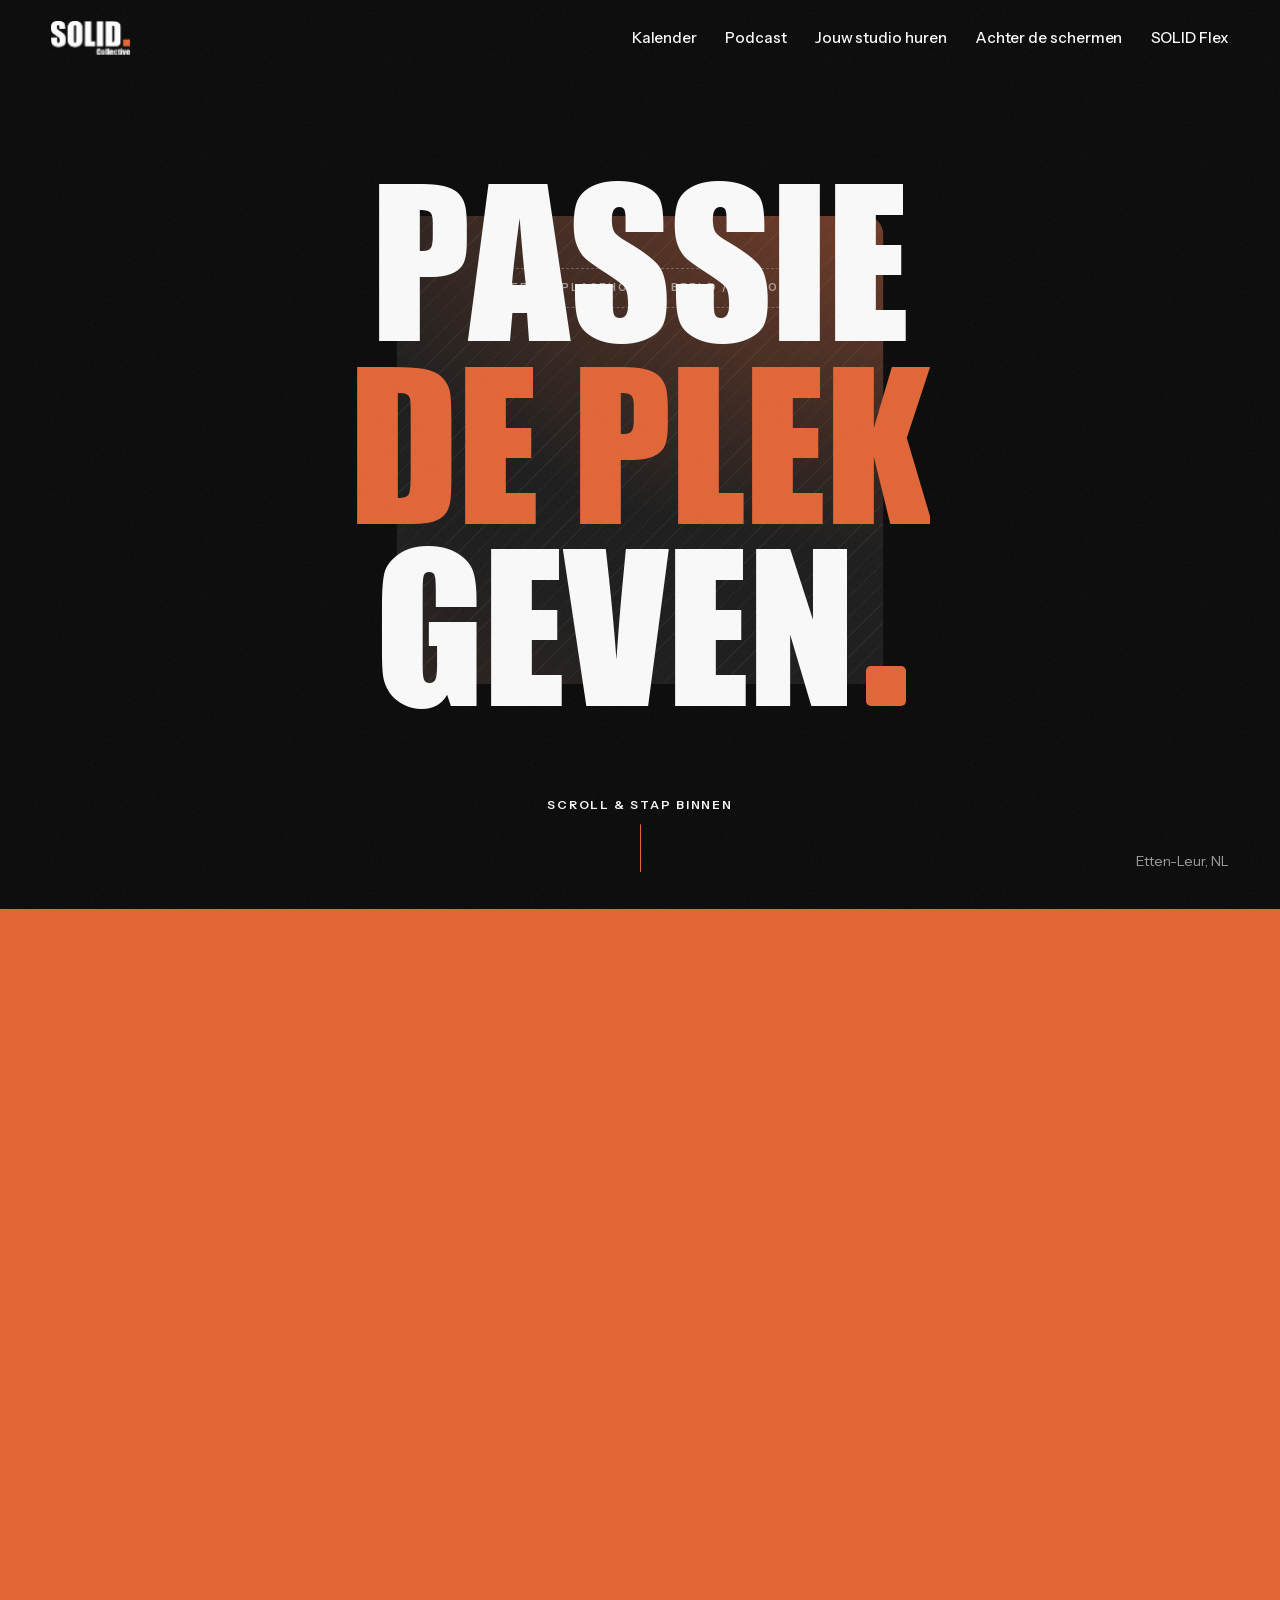
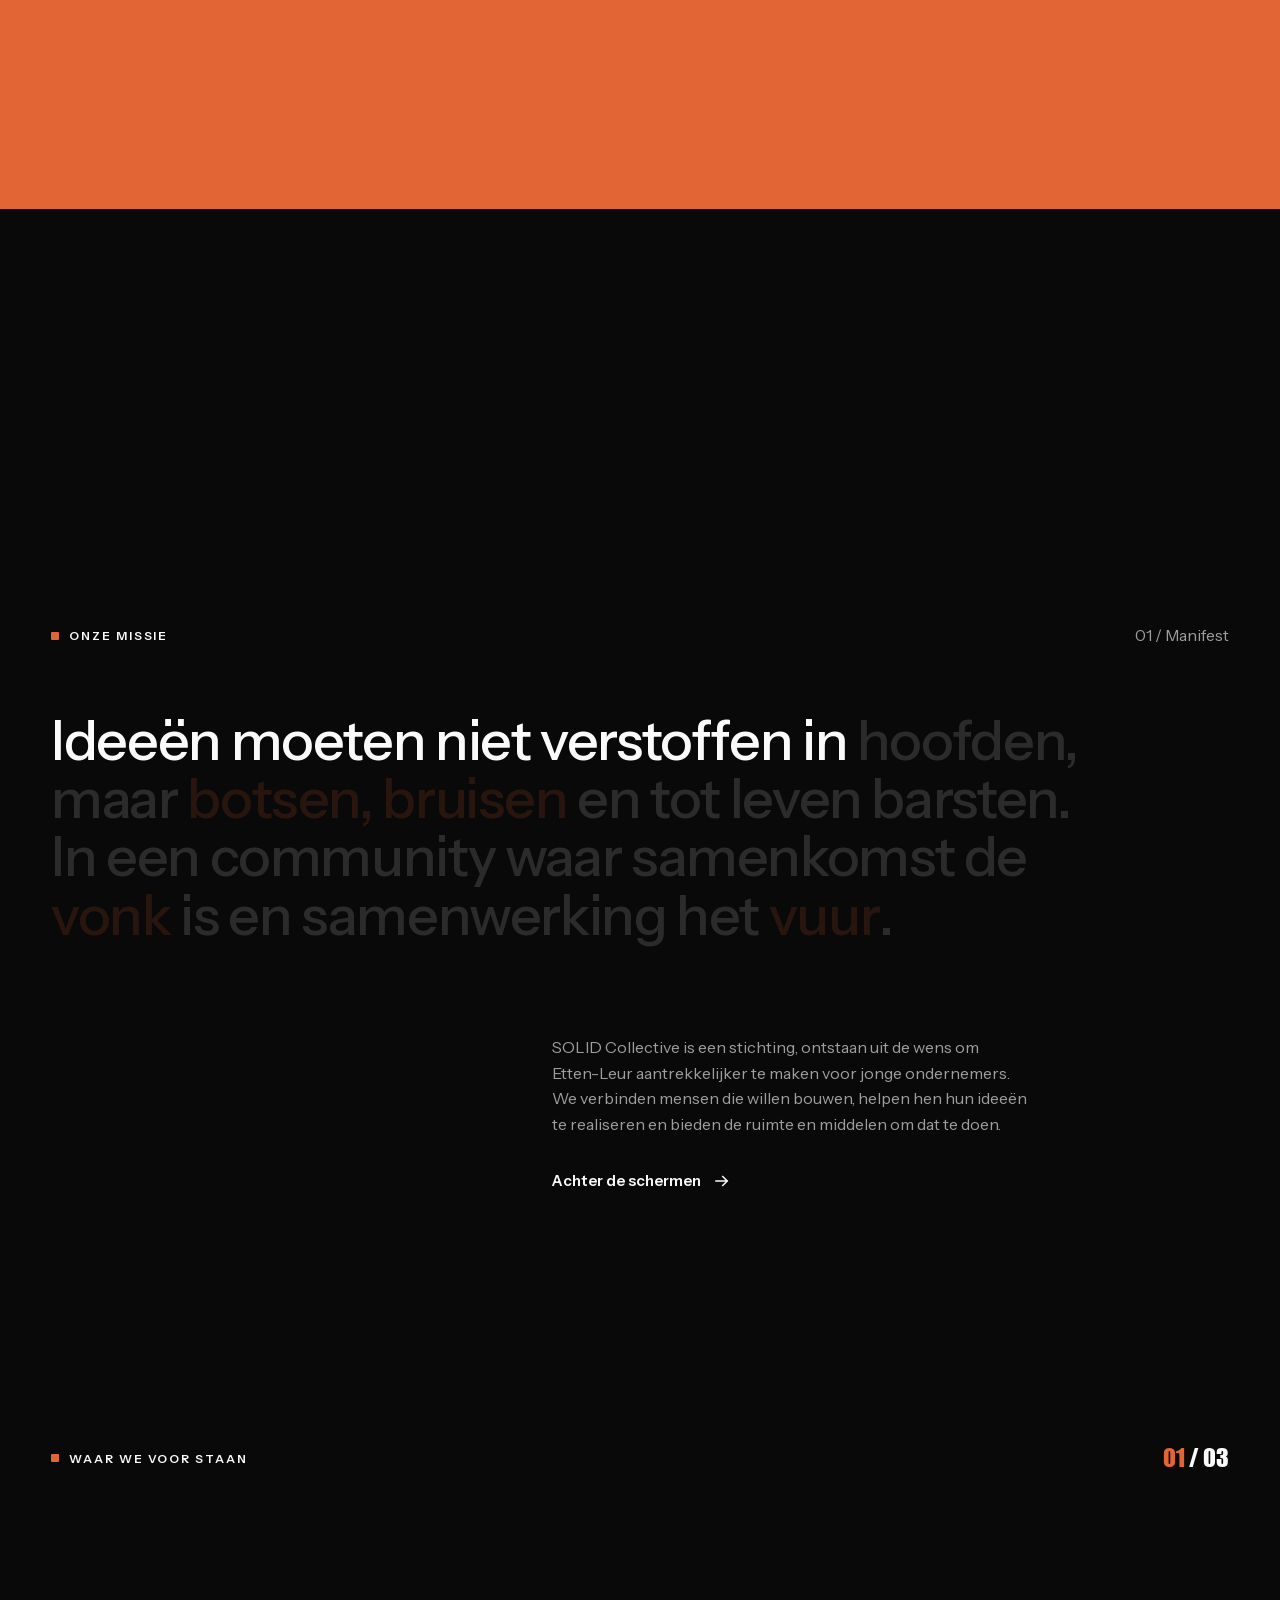
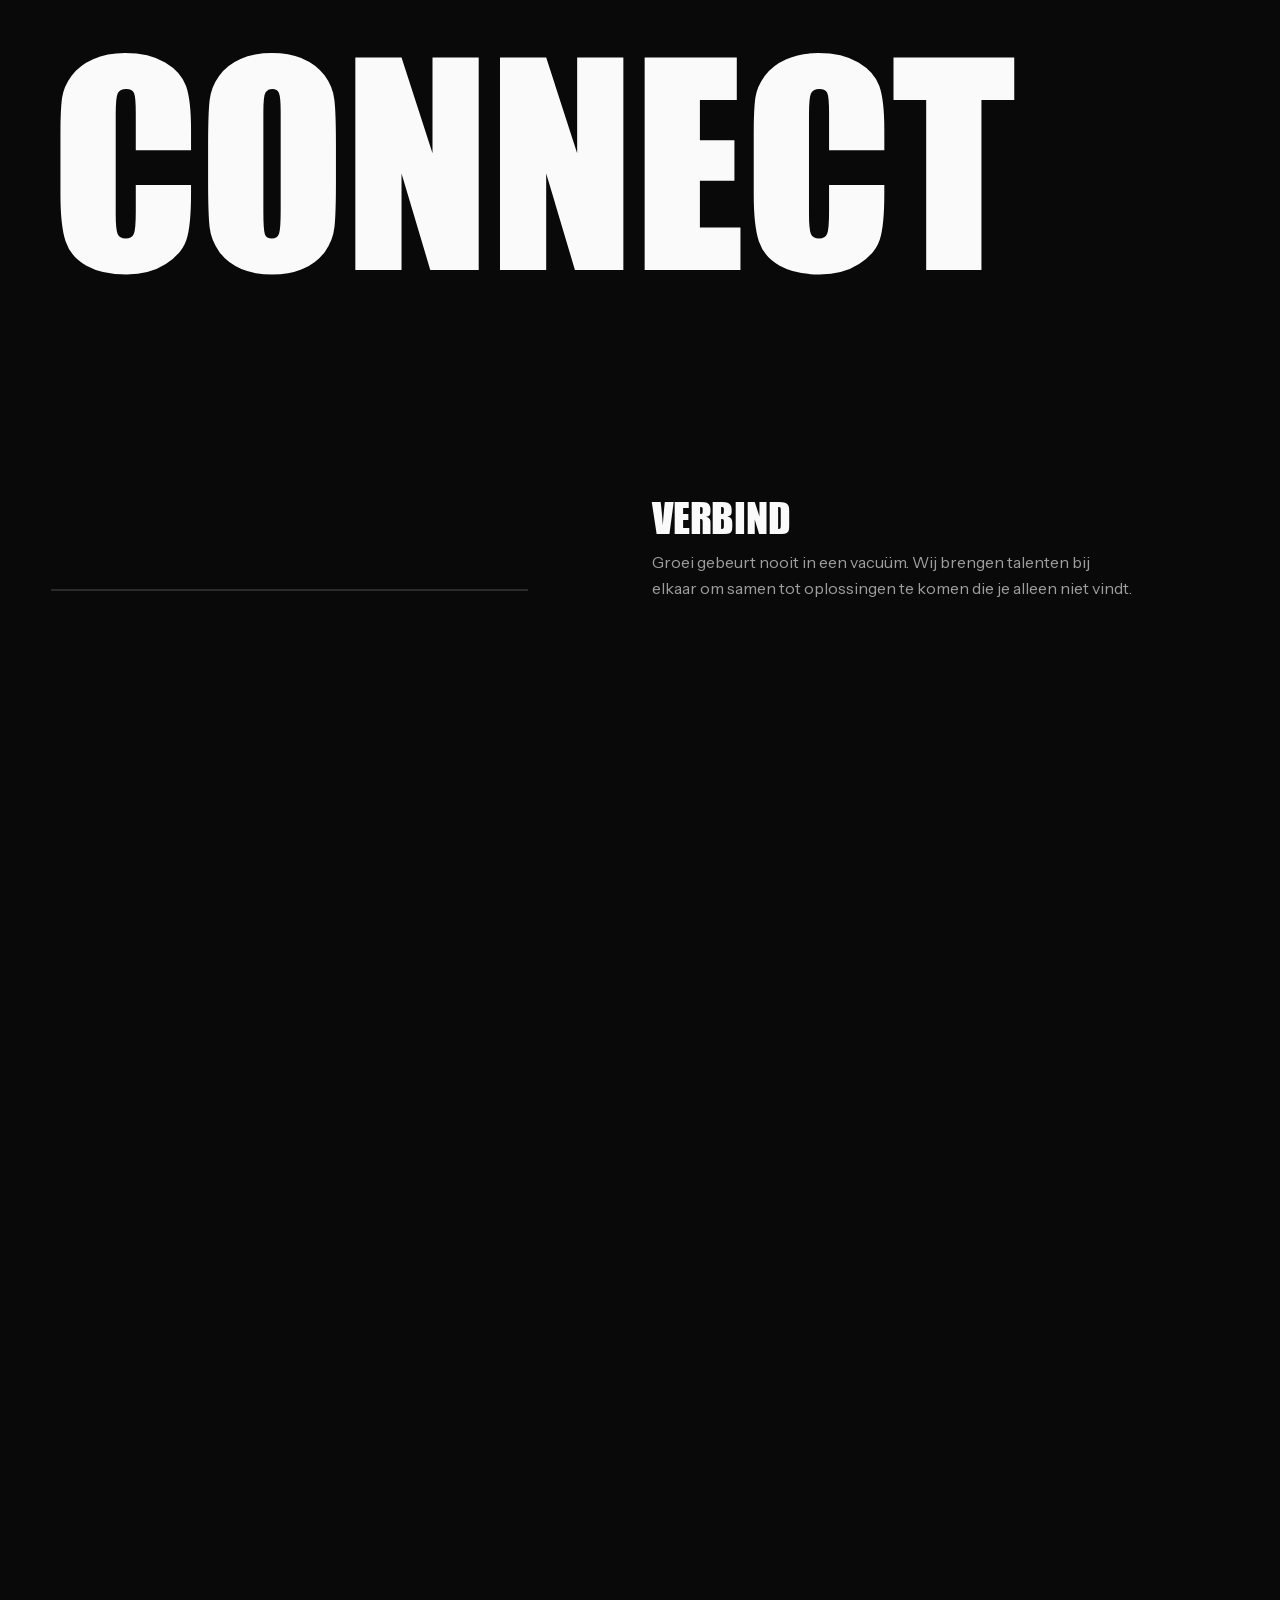
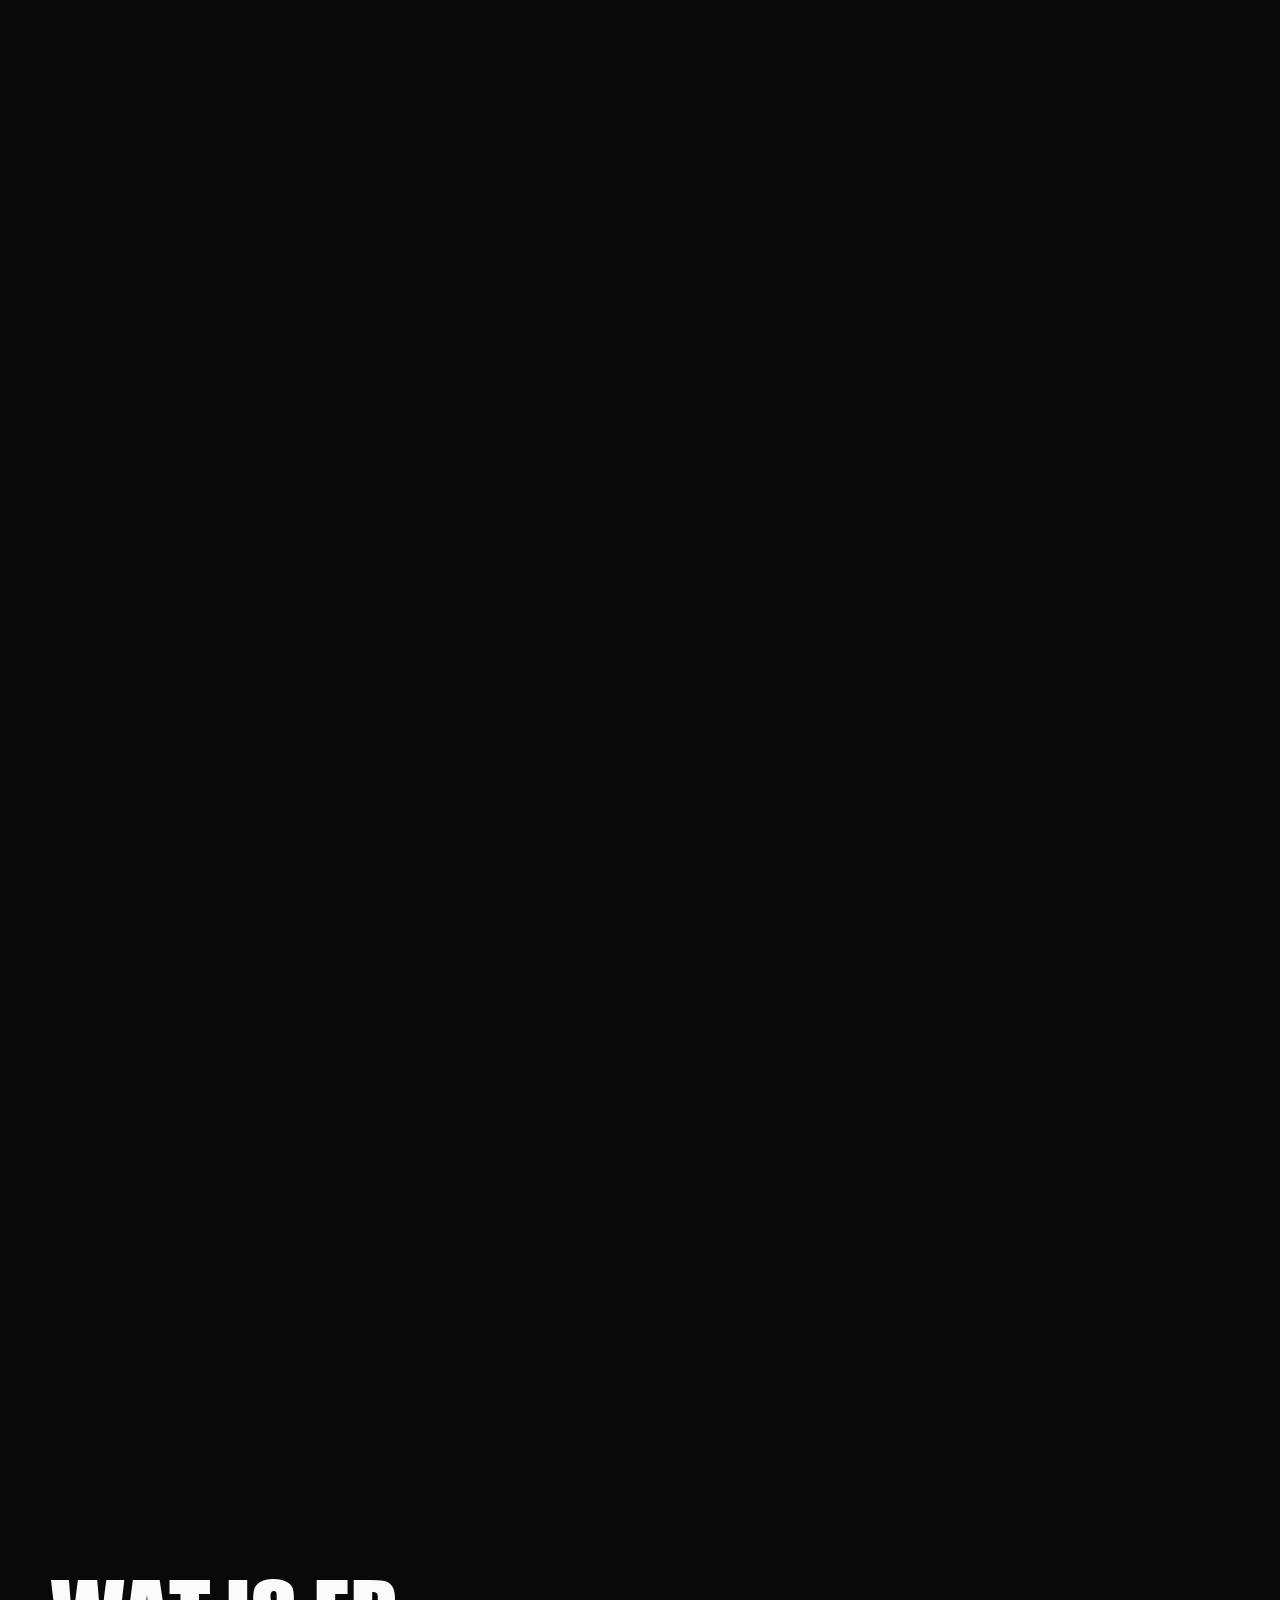
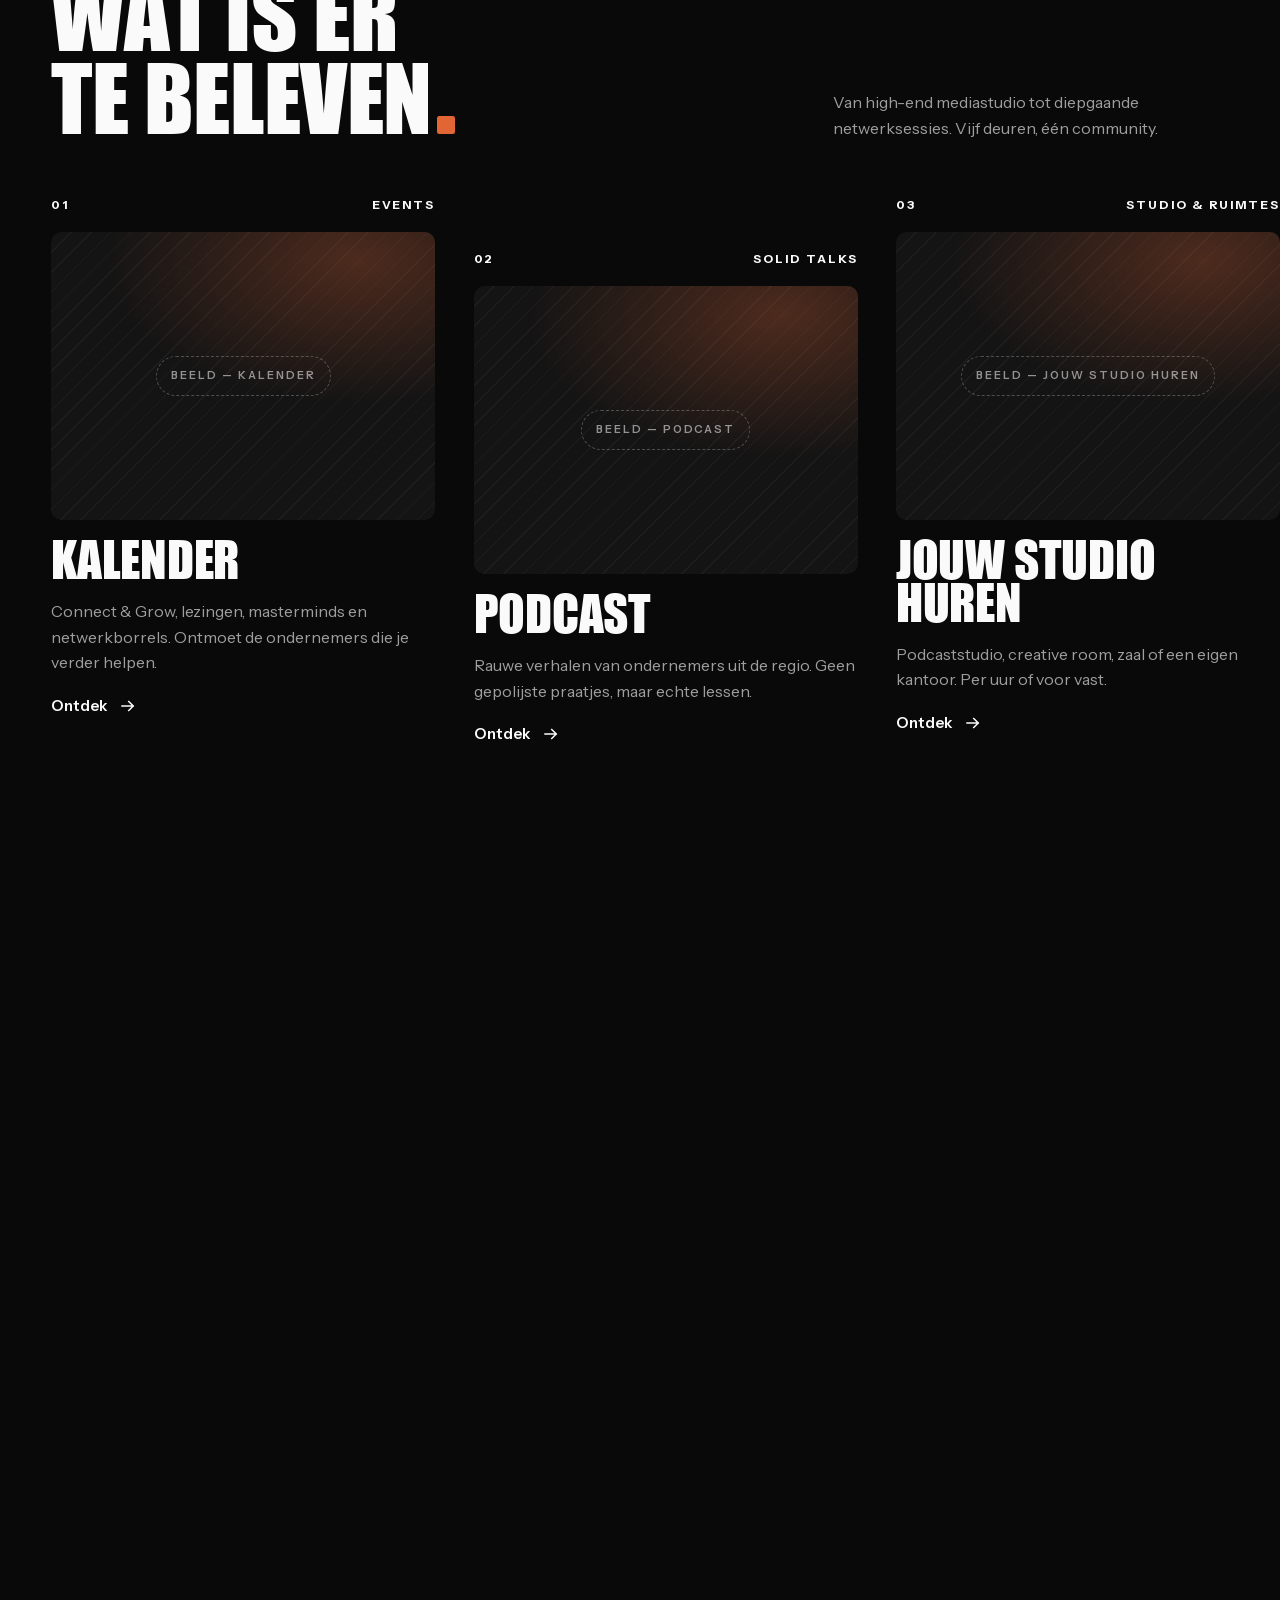
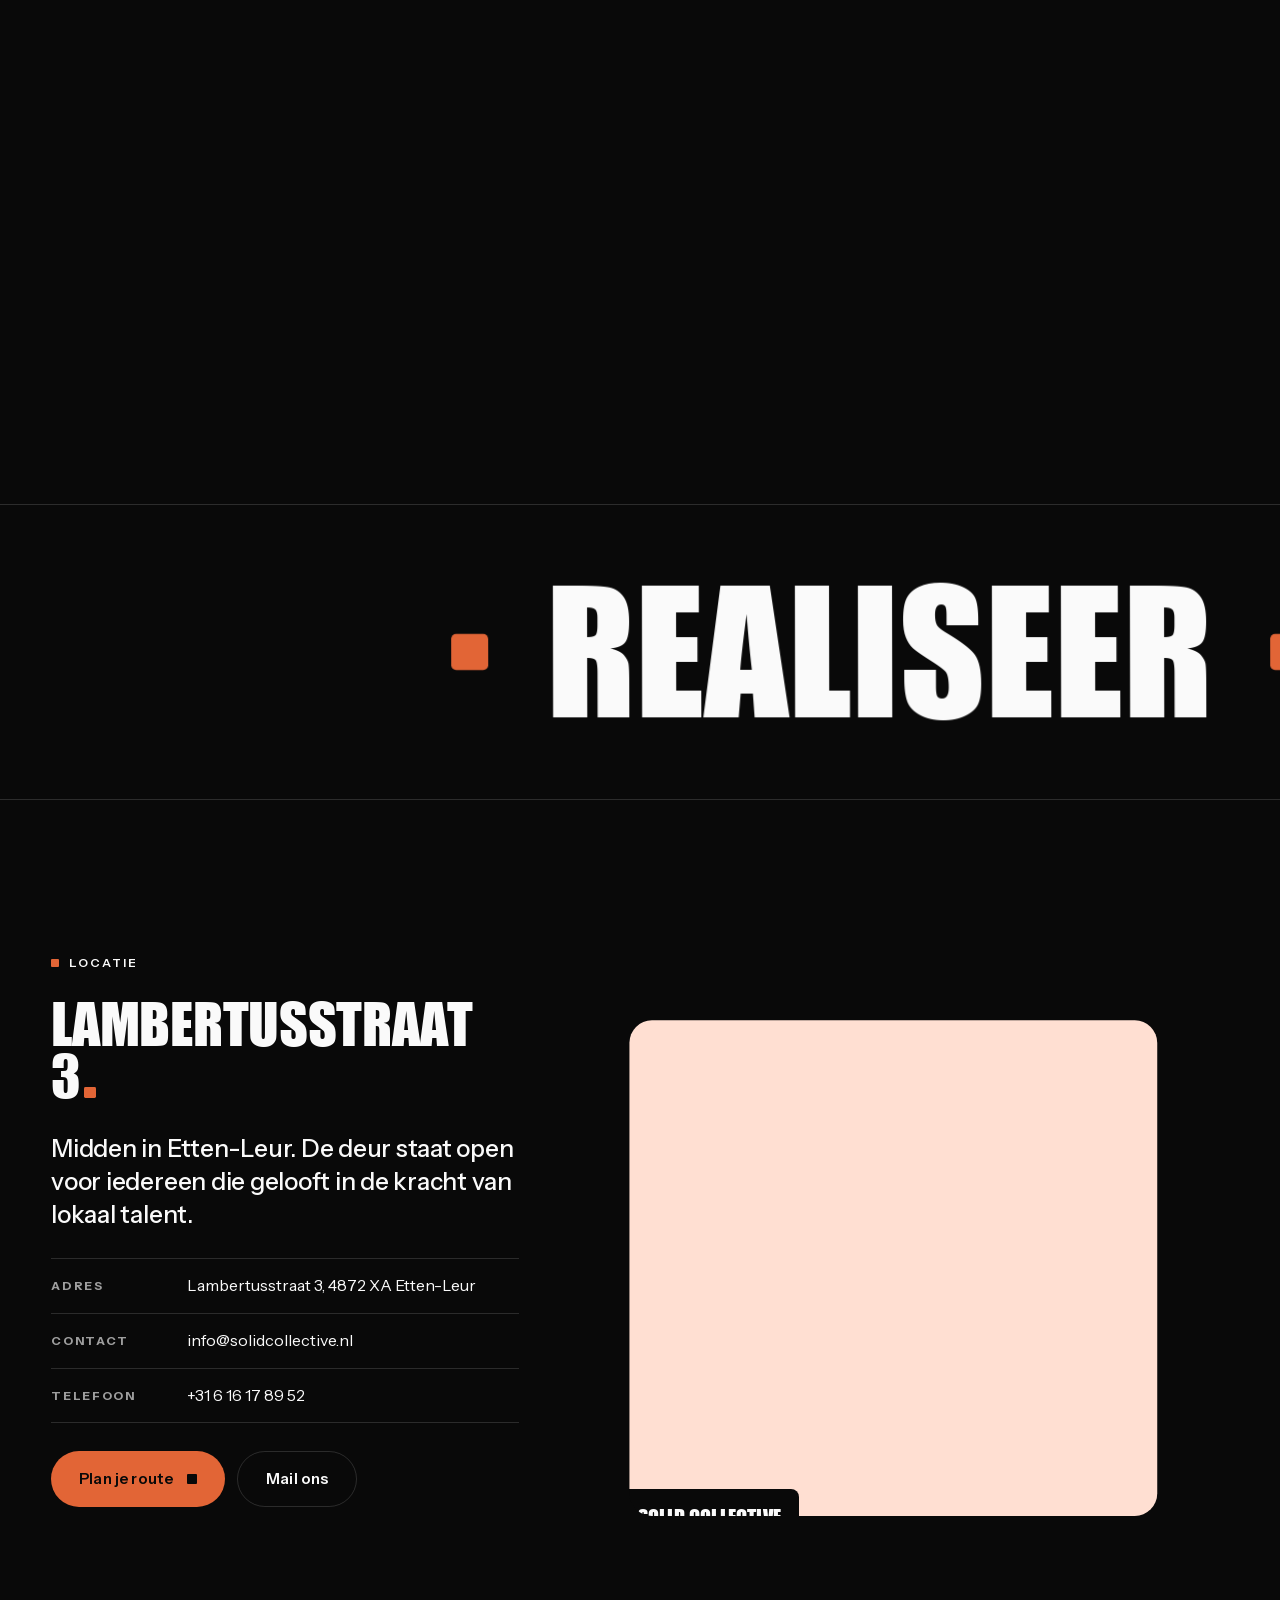
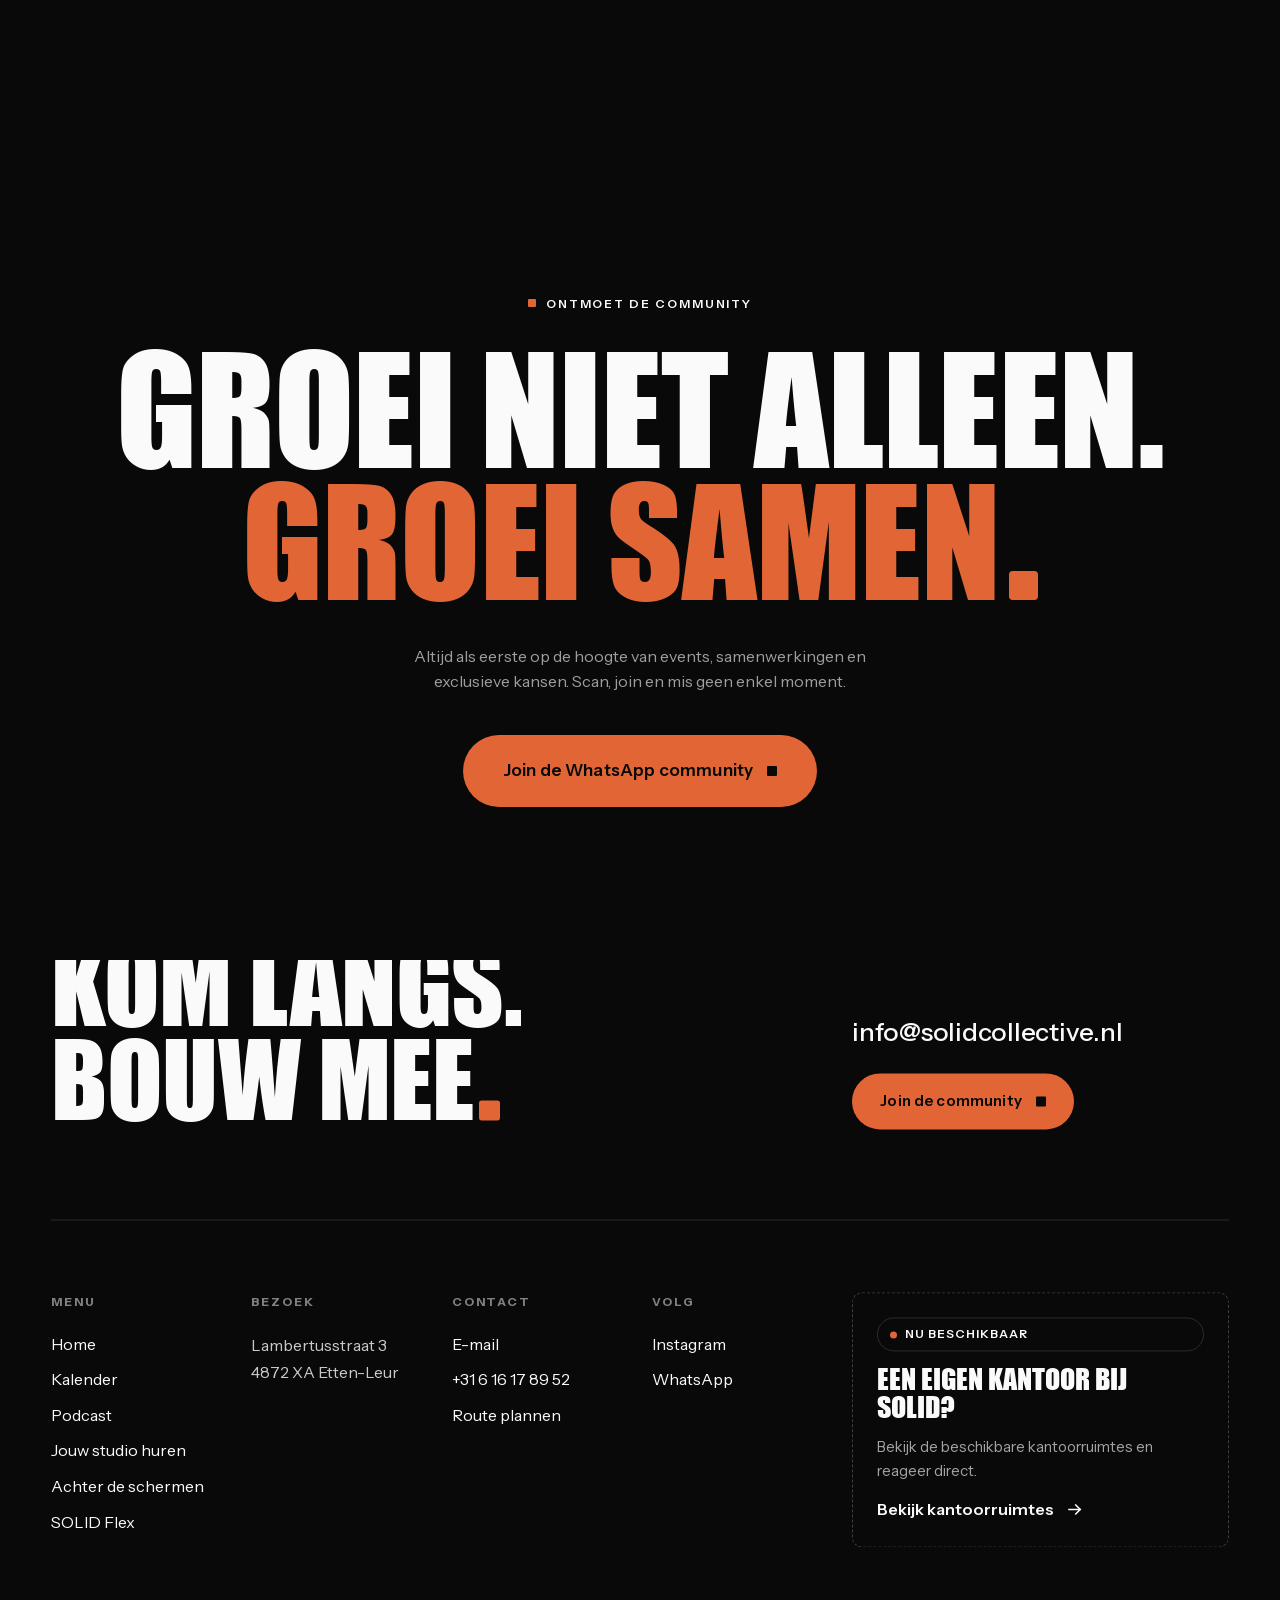
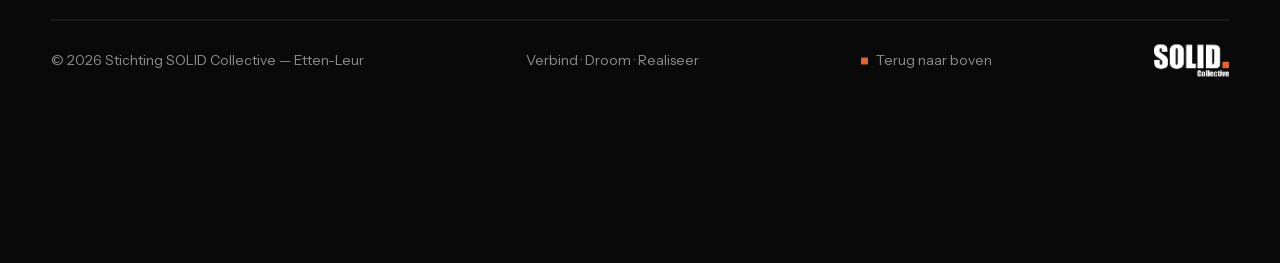
==== index.html @ 372d48a9 "Website SOLID wireframe SOLID website wireframe en invulling. Design/styling is in orde en placehold" ====
<!DOCTYPE html>
<html lang="nl" data-page="home">
<head>
<meta charset="UTF-8">
<meta name="viewport" content="width=device-width, initial-scale=1.0">
<title>SOLID Collective — De broedplaats voor creatief ondernemend Etten-Leur</title>
<meta name="description" content="SOLID Collective is de bruisende broedplaats voor creatief ondernemend Etten-Leur. Events, podcast, studio's en kantoorruimtes aan de Lambertusstraat.">
<meta name="theme-color" content="#090909">
<meta http-equiv="Cache-Control" content="no-cache, no-store, must-revalidate">
<meta http-equiv="Pragma" content="no-cache">
<meta http-equiv="Expires" content="0">
<link rel="icon" type="image/svg+xml" href="images/icons/favicon.svg?v=1">
<link rel="preload" href="fonts/impact.woff2" as="font" type="font/woff2" crossorigin>
<link rel="preload" href="fonts/instrument-sans-var.woff2" as="font" type="font/woff2" crossorigin>
<link rel="stylesheet" href="css/lenis.css">
<link rel="stylesheet" href="css/style.css?v=1">
<script>
  // Startstaat vóór eerste paint: preloader (1e bezoek home) of transitie-doek (na klik)
  (function (h) {
    h.classList.add("js");
    if ("scrollRestoration" in history) history.scrollRestoration = "manual";
    if (window.matchMedia("(prefers-reduced-motion: reduce)").matches) return;
    try {
      if (sessionStorage.getItem("solid-transition") !== null) h.classList.add("is-arriving");
      else if (h.dataset.page === "home" && !sessionStorage.getItem("solid-visited")) h.classList.add("is-loading");
    } catch (e) {}
  })(document.documentElement);
</script>
</head>
<body data-theme="dark">

<a class="skip-link" href="#main">Naar inhoud</a>

<div class="preloader" aria-hidden="true">
  <div class="preloader__word"><span>S</span><span>O</span><span>L</span><span>I</span><span>D</span><i class="preloader__dot"></i></div>
  <div class="preloader__tag">Etten-Leur &mdash; Broedplaats</div>
  <div class="preloader__count">000</div>
  <div class="preloader__fill"></div>
</div>

<header class="site-header">
  <a class="logo" href="index.html" data-title="Home" aria-label="SOLID Collective — naar home">
    <img class="logo__light" src="images/logos/solid-logo-white.png" alt="" width="1281" height="551">
    <img class="logo__dark" src="images/logos/solid-logo-black.png" alt="" width="1281" height="551">
  </a>
  <nav class="nav" aria-label="Hoofdmenu">
    <ul class="nav__list">
        <li><a class="nav__link" href="kalender.html"><span class="roll"><span data-text="Kalender">Kalender</span></span></a></li>
        <li><a class="nav__link" href="podcast.html"><span class="roll"><span data-text="Podcast">Podcast</span></span></a></li>
        <li><a class="nav__link" href="studio-huren.html"><span class="roll"><span data-text="Jouw studio huren">Jouw studio huren</span></span></a></li>
        <li><a class="nav__link" href="achter-de-schermen.html"><span class="roll"><span data-text="Achter de schermen">Achter de schermen</span></span></a></li>
        <li><a class="nav__link" href="solid-flex.html"><span class="roll"><span data-text="SOLID Flex">SOLID Flex</span></span></a></li>
    </ul>
  </nav>
  <button class="menu-btn" type="button" aria-expanded="false" aria-controls="menu">
    <span class="menu-btn__text">Menu</span><span class="menu-btn__icon" aria-hidden="true"></span>
  </button>
</header>

<div class="menu" id="menu" data-lenis-prevent>
  <nav aria-label="Mobiel menu">
    <ul class="menu__list">
      <li class="menu__item"><a class="menu__link" href="index.html" data-title="Home"><sup>00</sup>Home</a></li>
      <li class="menu__item"><a class="menu__link" href="kalender.html"><sup>01</sup>Kalender</a></li>
      <li class="menu__item"><a class="menu__link" href="podcast.html"><sup>02</sup>Podcast</a></li>
      <li class="menu__item"><a class="menu__link" href="studio-huren.html"><sup>03</sup>Jouw studio huren</a></li>
      <li class="menu__item"><a class="menu__link" href="achter-de-schermen.html"><sup>04</sup>Achter de schermen</a></li>
      <li class="menu__item"><a class="menu__link" href="solid-flex.html"><sup>05</sup>SOLID Flex</a></li>
    </ul>
  </nav>
  <div class="menu__foot">
    <a href="mailto:info@solidcollective.nl">info@solidcollective.nl</a>
    <span>Lambertusstraat 3, Etten-Leur</span>
    <a href="https://www.instagram.com/solidcollective.nl" target="_blank" rel="noopener">Instagram</a>
  </div>
</div>

<main id="main">

  <!-- 1. INTRODUCTIE — de deuren gaan open -->
  <section class="hero" data-theme="dark" data-intro>
    <!-- HERO BANNER — placeholder: vervang .ph door <img> of <video autoplay muted loop playsinline> -->
    <div class="hero__media">
      <div class="ph" data-label="Hero &mdash; placeholder beeld / video"></div>
      <div class="hero__shade"></div>
    </div>

    <h1 class="display hero__title">
      <span class="hero__line" data-split="chars">Passie</span>
      <span class="hero__line hero__line--mid" data-split="chars">de plek</span>
      <span class="hero__line" data-split="chars">geven<span class="dot"></span></span>
    </h1>

    <div class="hero__meta">
      <span></span>
      <span class="scroll-cue">Scroll &amp; stap binnen<span class="scroll-cue__line"></span></span>
      <span>Etten-Leur, NL</span>
    </div>

    <div class="hero__copy">
      <h2 class="display">De broedplaats voor<br>ondernemend <span class="nowrap">Etten-Leur</span></h2>
      <div>
        <p>Waar pioniers, culturele creators en ondernemers samenkomen om hun impact te laten voelen.</p>
        <div class="hero__actions">
          <a class="btn btn--primary" href="kalender.html" data-title="Kalender"><span class="roll"><span data-text="Bekijk de kalender">Bekijk de kalender</span></span><span class="btn__icon" aria-hidden="true"></span></a>
          <a class="btn btn--ghost" href="#locatie"><span class="roll"><span data-text="Kom langs">Kom langs</span></span></a>
        </div>
      </div>
    </div>
  </section>

  <!-- 2. ONTDEKKING — manifest -->
  <section class="section manifesto" data-theme="light">
    <div class="wrap">
      <div class="manifesto__head">
        <span class="label" data-reveal>Onze missie</span>
        <span class="muted" data-reveal>01 / Manifest</span>
      </div>
      <p class="manifesto__text">
        Idee&euml;n moeten niet verstoffen in hoofden, maar <span class="hl">botsen, bruisen</span> en tot leven barsten.
        In een community waar samenkomst de <span class="hl">vonk</span> is en samenwerking het <span class="hl">vuur</span>.
      </p>
      <div class="manifesto__foot">
        <p data-reveal>SOLID Collective is een stichting, ontstaan uit de wens om Etten-Leur aantrekkelijker te maken voor jonge ondernemers. We verbinden mensen die willen bouwen, helpen hen hun idee&euml;n te realiseren en bieden de ruimte en middelen om dat te doen.</p>
        <a class="arrow-link" href="achter-de-schermen.html" data-title="Achter de schermen" data-reveal>Achter de schermen <svg viewBox="0 0 24 24" fill="none" aria-hidden="true"><path d="M4 12h15m0 0-6-6m6 6-6 6" stroke="currentColor" stroke-width="2" stroke-linecap="square"/></svg></a>
      </div>
    </div>
  </section>

  <!-- 3. VERKENNING — drie pijlers -->
  <section class="pillars" data-theme="dark">
    <div class="pillars__stage">
      <div class="pillars__top">
        <span class="label">Waar we voor staan</span>
        <span class="pillars__count"><span>01</span> / 03</span>
      </div>
      <div class="pillars__window display" aria-hidden="true">
        <div class="pillars__words">
          <span class="pillars__word">Connect</span>
          <span class="pillars__word">Dream</span>
          <span class="pillars__word">Achieve</span>
        </div>
      </div>
      <div class="pillars__bottom">
        <div class="pillars__progress"><div class="pillars__bar"></div></div>
        <div class="pillars__texts">
          <div class="pillars__text">
            <h3 class="display display--h3">Verbind</h3>
            <p>Groei gebeurt nooit in een vacu&uuml;m. Wij brengen talenten bij elkaar om samen tot oplossingen te komen die je alleen niet vindt.</p>
          </div>
          <div class="pillars__text">
            <h3 class="display display--h3">Deel</h3>
            <p>Kennis is de enige grondstof die groeit als je het deelt. Binnen onze hub inspireren we elkaar met ervaringen en expertise.</p>
          </div>
          <div class="pillars__text">
            <h3 class="display display--h3">Faciliteer</h3>
            <p>Met de juiste omgeving en middelen nemen we de ruis weg, zodat jij meer uit je business haalt.</p>
          </div>
        </div>
      </div>
    </div>
  </section>

  <!-- 4. TRANSFORMATIE — aanbod, horizontale reis -->
  <section class="offer" data-theme="orange">
    <div class="offer__pin">
      <div class="wrap offer__head">
        <h2 class="display display--h2" data-split="chars">Wat is er<br>te beleven<span class="dot"></span></h2>
        <p data-reveal>Van high-end mediastudio tot diepgaande netwerksessies. Vijf deuren, &eacute;&eacute;n community.</p>
      </div>
      <div class="offer__track">
        <article class="offer__panel">
          <div class="offer__num"><span>01</span><span>Events</span></div>
          <div class="media"><div class="ph" data-label="Beeld &mdash; Kalender"></div></div>
          <h3 class="display">Kalender</h3>
          <p>Connect &amp; Grow, lezingen, masterminds en netwerkborrels. Ontmoet de ondernemers die je verder helpen.</p>
          <a class="arrow-link offer__link" href="kalender.html" data-title="Kalender">Ontdek <svg viewBox="0 0 24 24" fill="none" aria-hidden="true"><path d="M4 12h15m0 0-6-6m6 6-6 6" stroke="currentColor" stroke-width="2" stroke-linecap="square"/></svg></a>
        </article>
        <article class="offer__panel">
          <div class="offer__num"><span>02</span><span>SOLID Talks</span></div>
          <div class="media"><div class="ph" data-label="Beeld &mdash; Podcast"></div></div>
          <h3 class="display">Podcast</h3>
          <p>Rauwe verhalen van ondernemers uit de regio. Geen gepolijste praatjes, maar echte lessen.</p>
          <a class="arrow-link offer__link" href="podcast.html" data-title="Podcast">Ontdek <svg viewBox="0 0 24 24" fill="none" aria-hidden="true"><path d="M4 12h15m0 0-6-6m6 6-6 6" stroke="currentColor" stroke-width="2" stroke-linecap="square"/></svg></a>
        </article>
        <article class="offer__panel">
          <div class="offer__num"><span>03</span><span>Studio &amp; ruimtes</span></div>
          <div class="media"><div class="ph" data-label="Beeld &mdash; Jouw studio huren"></div></div>
          <h3 class="display">Jouw studio huren</h3>
          <p>Podcaststudio, creative room, zaal of een eigen kantoor. Per uur of voor vast.</p>
          <a class="arrow-link offer__link" href="studio-huren.html" data-title="Jouw studio huren">Ontdek <svg viewBox="0 0 24 24" fill="none" aria-hidden="true"><path d="M4 12h15m0 0-6-6m6 6-6 6" stroke="currentColor" stroke-width="2" stroke-linecap="square"/></svg></a>
        </article>
        <article class="offer__panel">
          <div class="offer__num"><span>04</span><span>Ons verhaal</span></div>
          <div class="media"><div class="ph" data-label="Beeld &mdash; Achter de schermen"></div></div>
          <h3 class="display">Achter de schermen</h3>
          <p>Van een gemis naar beweging. Ontmoet de stichting en het dreamteam achter SOLID.</p>
          <a class="arrow-link offer__link" href="achter-de-schermen.html" data-title="Achter de schermen">Ontdek <svg viewBox="0 0 24 24" fill="none" aria-hidden="true"><path d="M4 12h15m0 0-6-6m6 6-6 6" stroke="currentColor" stroke-width="2" stroke-linecap="square"/></svg></a>
        </article>
        <article class="offer__panel">
          <div class="offer__num"><span>05</span><span>Flexwerken</span></div>
          <div class="media"><div class="ph" data-label="Beeld &mdash; SOLID Flex"></div></div>
          <h3 class="display">SOLID Flex</h3>
          <p>Schuif aan tussen ondernemers. Flexibel werken met de community om de hoek.</p>
          <a class="arrow-link offer__link" href="solid-flex.html" data-title="SOLID Flex">Ontdek <svg viewBox="0 0 24 24" fill="none" aria-hidden="true"><path d="M4 12h15m0 0-6-6m6 6-6 6" stroke="currentColor" stroke-width="2" stroke-linecap="square"/></svg></a>
        </article>
        <div class="offer__end">
          <span class="display display--h3">Eén plek.<br>Alles om te bouwen.</span>
          <a class="btn btn--primary" href="https://chat.whatsapp.com/D6rDccdxVZB2Y5k4qvl4P9" target="_blank" rel="noopener"><span class="roll"><span data-text="Word deel van SOLID">Word deel van SOLID</span></span><span class="btn__icon" aria-hidden="true"></span></a>
        </div>
      </div>
    </div>
  </section>

  <section class="marquee" data-theme="dark" aria-label="Verbind, droom, realiseer">
    <div class="marquee__track">
      <div class="marquee__group" aria-hidden="true"><span>Verbind</span><i class="sq"></i><span class="outline">Droom</span><i class="sq"></i><span>Realiseer</span><i class="sq"></i></div><div class="marquee__group" aria-hidden="true"><span>Verbind</span><i class="sq"></i><span class="outline">Droom</span><i class="sq"></i><span>Realiseer</span><i class="sq"></i></div><div class="marquee__group" aria-hidden="true"><span>Verbind</span><i class="sq"></i><span class="outline">Droom</span><i class="sq"></i><span>Realiseer</span><i class="sq"></i></div>
    </div>
  </section>

  <!-- LOCATIE — Google Maps in merkkleuren -->
  <section class="section location" id="locatie" data-theme="light">
    <div class="wrap location__grid">
      <div class="location__info">
        <span class="label" data-reveal>Locatie</span>
        <h2 class="display" data-split="chars">Lambertusstraat<br>3<span class="dot"></span></h2>
        <p class="lead" data-reveal>Midden in Etten-Leur. De deur staat open voor iedereen die gelooft in de kracht van lokaal talent.</p>
        <dl class="location__list" data-reveal>
          <div><dt>Adres</dt><dd>Lambertusstraat 3, 4872 XA Etten-Leur</dd></div>
          <div><dt>Contact</dt><dd><a class="underline-link" href="mailto:info@solidcollective.nl">info@solidcollective.nl</a></dd></div>
          <div><dt>Telefoon</dt><dd><a class="underline-link" href="tel:+31616178952">+31 6 16 17 89 52</a></dd></div>
        </dl>
        <div class="location__actions" data-reveal>
          <a class="btn btn--primary" href="https://www.google.com/maps/dir/?api=1&destination=Lambertusstraat+3,+4872+XA+Etten-Leur" target="_blank" rel="noopener"><span class="roll"><span data-text="Plan je route">Plan je route</span></span><span class="btn__icon" aria-hidden="true"></span></a>
          <a class="btn btn--ghost" href="mailto:info@solidcollective.nl"><span class="roll"><span data-text="Mail ons">Mail ons</span></span></a>
        </div>
      </div>
      <div class="location__map" data-clip>
        <div class="map" id="map" role="region" aria-label="Kaart van Lambertusstraat 3, Etten-Leur"></div>
        <div class="map__badge"><span class="map__badge-sq"></span><span><strong>SOLID Collective</strong>Lambertusstraat 3</span></div>
      </div>
    </div>
  </section>

  <!-- 5. CALL TO ACTION — community -->
  <section class="section community" data-theme="dark">
    <div class="wrap">
      <span class="label" data-reveal>Ontmoet de community</span>
      <h2 class="display community__title" data-split="chars" style="margin-top:32px">Groei niet alleen.<br><span class="accent">Groei samen</span><span class="dot"></span></h2>
      <p data-reveal>Altijd als eerste op de hoogte van events, samenwerkingen en exclusieve kansen. Scan, join en mis geen enkel moment.</p>
      <a class="btn btn--primary btn--xl" href="https://chat.whatsapp.com/D6rDccdxVZB2Y5k4qvl4P9" target="_blank" rel="noopener" data-magnetic data-reveal><span class="roll"><span data-text="Join de WhatsApp community">Join de WhatsApp community</span></span><span class="btn__icon" aria-hidden="true"></span></a>
    </div>
  </section>

</main>

<footer class="footer" id="contact" data-footer>
  <div class="footer__inner">
    <div class="wrap">

      <div class="footer__cta">
        <h2 class="display" data-split="lines">Kom langs.<br>Bouw mee<span class="dot"></span></h2>
        <div class="footer__cta-side">
          <a class="footer__mail underline-link" href="mailto:info@solidcollective.nl">info@solidcollective.nl</a>
          <div><a class="btn btn--primary" href="https://chat.whatsapp.com/D6rDccdxVZB2Y5k4qvl4P9" target="_blank" rel="noopener" data-magnetic><span class="roll"><span data-text="Join de community">Join de community</span></span><span class="btn__icon" aria-hidden="true"></span></a></div>
        </div>
      </div>

      <div class="footer__grid">
        <div class="footer__col">
          <h2>Menu</h2>
          <ul>
          <li><a class="underline-link" href="index.html" data-title="Home">Home</a></li>
          <li><a class="underline-link" href="kalender.html">Kalender</a></li>
          <li><a class="underline-link" href="podcast.html">Podcast</a></li>
          <li><a class="underline-link" href="studio-huren.html">Jouw studio huren</a></li>
          <li><a class="underline-link" href="achter-de-schermen.html">Achter de schermen</a></li>
          <li><a class="underline-link" href="solid-flex.html">SOLID Flex</a></li>
          </ul>
        </div>
        <div class="footer__col">
          <h2>Bezoek</h2>
          <address>Lambertusstraat 3<br>4872 XA Etten-Leur</address>
        </div>
        <div class="footer__col">
          <h2>Contact</h2>
          <ul>
            <li><a class="underline-link" href="mailto:info@solidcollective.nl">E-mail</a></li>
            <li><a class="underline-link" href="tel:+31616178952">+31 6 16 17 89 52</a></li>
            <li><a class="underline-link" href="https://www.google.com/maps/dir/?api=1&destination=Lambertusstraat+3,+4872+XA+Etten-Leur" target="_blank" rel="noopener">Route plannen</a></li>
          </ul>
        </div>
        <div class="footer__col">
          <h2>Volg</h2>
          <ul>
            <li><a class="underline-link" href="https://www.instagram.com/solidcollective.nl" target="_blank" rel="noopener">Instagram</a></li>
            <li><a class="underline-link" href="https://chat.whatsapp.com/D6rDccdxVZB2Y5k4qvl4P9" target="_blank" rel="noopener">WhatsApp</a></li>
          </ul>
        </div>
        <div class="footer__col footer__col--wide">
          <!-- SLOT: inschrijfformulier kantoorruimtes komt hier -->
          <div class="footer__slot" data-slot="inschrijfformulier-kantoorruimtes">
            <span class="pill pill--live">Nu beschikbaar</span>
            <h3>Een eigen kantoor bij SOLID?</h3>
            <p>Bekijk de beschikbare kantoorruimtes en reageer direct.</p>
            <a class="arrow-link" href="studio-huren.html#kantoren" data-title="Jouw studio huren">Bekijk kantoorruimtes <svg viewBox="0 0 24 24" fill="none" aria-hidden="true"><path d="M4 12h15m0 0-6-6m6 6-6 6" stroke="currentColor" stroke-width="2" stroke-linecap="square"/></svg></a>
          </div>
        </div>
      </div>
    </div>

    <div class="wrap">
      <div class="footer__legal">
        <span>&copy; 2026 Stichting SOLID Collective &mdash; Etten-Leur</span>
        <span>Verbind &middot; Droom &middot; Realiseer</span>
        <a class="to-top" href="#">Terug naar boven</a>
        <a class="footer__logo" href="index.html" data-title="Home" aria-label="SOLID Collective — naar home">
          <img src="images/logos/solid-logo-white.png" alt="" width="1281" height="551">
        </a>
      </div>
    </div>
  </div>
</footer>

<div class="page-transition" aria-hidden="true"><div class="page-transition__title"></div></div>
<div class="grain" aria-hidden="true"></div>

<script src="js/vendor/gsap.min.js"></script>
<script src="js/vendor/ScrollTrigger.min.js"></script>
<script src="js/vendor/SplitText.min.js"></script>
<script src="js/vendor/lenis.min.js"></script>
<script src="js/config.js?v=1"></script>
<script src="js/lenis-init.js?v=1"></script>
<script src="js/main.js?v=1"></script>
<script src="js/map.js?v=1"></script>
</body>
</html>
---- css/lenis.css ----
html.lenis,
html.lenis body {
  height: auto;
}

.lenis:not(.lenis-autoToggle).lenis-stopped {
  overflow: clip;
}

.lenis [data-lenis-prevent],
.lenis [data-lenis-prevent-wheel],
.lenis [data-lenis-prevent-touch],
.lenis [data-lenis-prevent-vertical],
.lenis [data-lenis-prevent-horizontal] {
  overscroll-behavior: contain;
}

.lenis.lenis-smooth iframe {
  pointer-events: none;
}

.lenis.lenis-autoToggle {
  transition-property: overflow;
  transition-duration: 1ms;
  transition-behavior: allow-discrete;
}
---- css/style.css ----
/* ==========================================================================
   SOLID Collective — style.css
   --------------------------------------------------------------------------
   1.  Fonts
   2.  Tokens (kleuren, typografie, spacing, easing)
   3.  Thema's (dark / light / orange) — body morpht mee tijdens scrollen
   4.  Base & utilities
   5.  Overlays: grain, preloader, pagina-transitie
   6.  Header, navigatie & fullscreen menu
   7.  Knoppen & links
   8.  Placeholders (vervang .ph door <img> of <video>)
   9.  Home: hero, manifest, pijlers, aanbod, marquee, locatie, community
   10. Subpagina's: page-hero, rows, trio, pricing, team, volgende pagina
   11. Footer
   12. Responsive & reduced motion
   ========================================================================== */


/* 1. Fonts ================================================================ */

@font-face {
  font-family: "SOLID Impact";
  src: url("../fonts/impact.woff2") format("woff2");
  font-weight: 400;
  font-style: normal;
  font-display: swap;
}

@font-face {
  font-family: "SOLID Impacted";
  src: url("../fonts/impacted.woff2") format("woff2");
  font-weight: 400;
  font-style: normal;
  font-display: swap;
}

@font-face {
  font-family: "Instrument Sans";
  src: url("../fonts/instrument-sans-var.woff2") format("woff2");
  font-weight: 400 700;
  font-style: normal;
  font-display: swap;
}

@font-face {
  font-family: "Instrument Sans";
  src: url("../fonts/instrument-sans-var-italic.woff2") format("woff2");
  font-weight: 400 700;
  font-style: italic;
  font-display: swap;
}


/* 2. Tokens =============================================================== */

/* Geregistreerd zodat de thema-kleuren vloeiend overlopen */
@property --bg     { syntax: "<color>"; inherits: true; initial-value: #090909; }
@property --fg     { syntax: "<color>"; inherits: true; initial-value: #FAFAFA; }
@property --muted  { syntax: "<color>"; inherits: true; initial-value: rgba(250, 250, 250, .62); }
@property --line   { syntax: "<color>"; inherits: true; initial-value: rgba(250, 250, 250, .14); }
@property --accent { syntax: "<color>"; inherits: true; initial-value: #E26536; }

:root {
  /* Merkkleuren */
  --orange: #E26536;          /* kleur logo-blokje */
  --orange-ink: #B84A1F;      /* oranje voor kleine tekst op wit (AA) */
  --black: #090909;
  --black-2: #121212;
  --white: #FAFAFA;

  /* Fonts */
  --font-display: "SOLID Impact", Impact, "Anton", "Haettenschweiler", "Arial Narrow Bold", sans-serif;
  --font-grit: "SOLID Impacted", var(--font-display);
  --font-body: "Instrument Sans", "Helvetica Neue", Helvetica, sans-serif;

  /* Typografie */
  --fs-mega: clamp(4.5rem, 15.5vw, 18rem);
  --fs-h1: clamp(3.75rem, 12vw, 13rem);
  --fs-h2: clamp(2.75rem, 7vw, 7.5rem);
  --fs-h3: clamp(1.875rem, 3.2vw, 3rem);
  --fs-lead: clamp(1.25rem, 1.9vw, 1.75rem);
  --fs-body: clamp(1rem, 1.05vw, 1.125rem);
  --fs-small: .875rem;
  --fs-label: .75rem;

  /* Ruimte */
  --gutter: clamp(16px, 4vw, 56px);
  --section: clamp(104px, 17vh, 200px);
  --header-h: 76px;
  --radius: 10px;
  --radius-sm: 4px;

  /* Beweging */
  --ease-out: cubic-bezier(.16, 1, .3, 1);
  --ease-in-out: cubic-bezier(.76, 0, .24, 1);
  --dur-fast: .25s;
  --dur: .5s;
  --dur-slow: .9s;
}


/* 3. Thema's ============================================================== */

body,
html:not(.js) [data-theme="dark"] {
  --bg: var(--black);
  --fg: var(--white);
  --muted: rgba(250, 250, 250, .62);
  --line: rgba(250, 250, 250, .14);
  --accent: var(--orange);
  --accent-text: var(--orange);
}

body[data-theme="light"],
html:not(.js) [data-theme="light"] {
  --bg: var(--white);
  --fg: var(--black);
  --muted: rgba(9, 9, 9, .64);
  --line: rgba(9, 9, 9, .12);
  --accent: var(--orange);
  --accent-text: var(--orange-ink);
}

body[data-theme="orange"],
html:not(.js) [data-theme="orange"] {
  --bg: var(--orange);
  --fg: var(--black);
  --muted: rgba(9, 9, 9, .72);
  --line: rgba(9, 9, 9, .2);
  --accent: var(--black);
  --accent-text: var(--black);
}

/* Zonder JS krijgt elke sectie zijn eigen kleur */
html:not(.js) [data-theme] {
  background: var(--bg);
  color: var(--fg);
}


/* 4. Base & utilities ===================================================== */

*,
*::before,
*::after { box-sizing: border-box; }

html {
  -webkit-text-size-adjust: 100%;
  text-rendering: optimizeLegibility;
  -webkit-font-smoothing: antialiased;
  -moz-osx-font-smoothing: grayscale;
}

body {
  margin: 0;
  min-height: 100vh;
  background: var(--bg);
  color: var(--fg);
  font-family: var(--font-body);
  font-size: var(--fs-body);
  line-height: 1.6;
  overflow-x: clip;
  transition: --bg .7s var(--ease-out), --fg .7s var(--ease-out),
              --muted .7s var(--ease-out), --line .7s var(--ease-out),
              --accent .7s var(--ease-out);
}

img, video, svg, iframe { display: block; max-width: 100%; }
img { height: auto; }

a { color: inherit; text-decoration: none; }
button { font: inherit; color: inherit; background: none; border: 0; padding: 0; cursor: pointer; }

h1, h2, h3, h4, p, ul, ol, figure, blockquote, dl, dd { margin: 0; }
ul, ol { padding: 0; list-style: none; }

::selection { background: var(--orange); color: var(--black); }

:focus-visible {
  outline: 2px solid var(--orange);
  outline-offset: 4px;
  border-radius: 2px;
}

.skip-link {
  position: fixed;
  top: 12px;
  left: 12px;
  z-index: 200;
  padding: 12px 18px;
  background: var(--orange);
  color: var(--black);
  font-weight: 600;
  border-radius: var(--radius-sm);
  transform: translateY(-160%);
  transition: transform var(--dur-fast) var(--ease-out);
}
.skip-link:focus { transform: none; }

.sr-only {
  position: absolute !important;
  width: 1px; height: 1px;
  padding: 0; margin: -1px;
  overflow: hidden; clip: rect(0 0 0 0);
  white-space: nowrap; border: 0;
}

.wrap {
  width: 100%;
  padding-inline: var(--gutter);
  margin-inline: auto;
  max-width: 1760px;
}

.section { position: relative; padding-block: var(--section); }

/* Display-typografie: Impact */
.display {
  font-family: var(--font-display);
  font-weight: 400;
  text-transform: uppercase;
  line-height: .88;
  letter-spacing: -.005em;
  font-kerning: normal;
}
.display--mega { font-size: var(--fs-mega); line-height: .84; }
.display--h1   { font-size: var(--fs-h1); line-height: .85; }
.display--h2   { font-size: var(--fs-h2); }
.display--h3   { font-size: var(--fs-h3); line-height: .95; }
.display--grit { font-family: var(--font-grit); }

/* Het oranje blokje uit het logo: de punt achter elke titel */
.dot {
  display: inline-block;
  width: .2em;
  height: .2em;
  margin-left: .06em;
  background: var(--orange);
  border-radius: .025em;
  vertical-align: baseline;
}
body[data-theme="orange"] .dot { background: var(--black); }

.label {
  display: inline-flex;
  align-items: center;
  gap: 10px;
  font-size: var(--fs-label);
  font-weight: 600;
  letter-spacing: .16em;
  text-transform: uppercase;
  color: var(--fg);
}
.label::before {
  content: "";
  width: 8px;
  height: 8px;
  background: var(--accent);
  border-radius: 1px;
  flex-shrink: 0;
}

.lead {
  font-size: var(--fs-lead);
  line-height: 1.35;
  letter-spacing: -.01em;
  font-weight: 500;
}

.muted { color: var(--muted); }
.accent { color: var(--accent-text); }

.outline {
  color: transparent;
  -webkit-text-stroke: max(1px, .012em) currentColor;
}
.outline-fg {
  color: transparent;
  -webkit-text-stroke: max(1px, .012em) var(--fg);
}

.nowrap { white-space: nowrap; }

.rule { border: 0; border-top: 1px solid var(--line); margin: 0; }

/* Startstaten voor animaties — alleen als JS draait */
.js [data-reveal] { opacity: 0; transform: translateY(40px); }
.js [data-split] { visibility: hidden; }
.split-line { padding-bottom: .04em; }


/* 5. Overlays ============================================================= */

/* Filmkorrel voor diepte */
.grain {
  position: fixed;
  inset: -100%;
  z-index: 80;
  pointer-events: none;
  opacity: .065;
  background-image: url("data:image/svg+xml,%3Csvg xmlns='http://www.w3.org/2000/svg' width='220' height='220'%3E%3Cfilter id='n'%3E%3CfeTurbulence type='fractalNoise' baseFrequency='.85' numOctaves='3' stitchTiles='stitch'/%3E%3C/filter%3E%3Crect width='100%25' height='100%25' filter='url(%23n)'/%3E%3C/svg%3E");
  animation: grain 1.2s steps(6) infinite;
}
@keyframes grain {
  0%   { transform: translate(0, 0); }
  20%  { transform: translate(-4%, 3%); }
  40%  { transform: translate(3%, -5%); }
  60%  { transform: translate(-6%, -2%); }
  80%  { transform: translate(5%, 4%); }
  100% { transform: translate(0, 0); }
}

/* Preloader (alleen eerste bezoek aan home) */
.preloader {
  position: fixed;
  inset: 0;
  z-index: 120;
  display: none;
  place-items: center;
  background: var(--black);
  color: var(--white);
}
.is-loading .preloader { display: grid; }
.is-loading body { overflow: hidden; }
.preloader__word {
  display: flex;
  align-items: flex-end;
  font-family: var(--font-display);
  font-size: clamp(5rem, 24vw, 22rem);
  line-height: .8;
  overflow: hidden;
}
.preloader__word span { display: inline-block; }
.preloader__dot {
  width: .2em;
  height: .2em;
  margin-left: .05em;
  margin-bottom: .01em;
  background: var(--orange);
  border-radius: .025em;
}
.preloader__count {
  position: absolute;
  right: var(--gutter);
  bottom: var(--gutter);
  font-family: var(--font-display);
  font-size: clamp(2.5rem, 6vw, 5rem);
  line-height: 1;
  font-variant-numeric: tabular-nums;
}
.preloader__tag {
  position: absolute;
  left: var(--gutter);
  bottom: var(--gutter);
  font-size: var(--fs-label);
  font-weight: 600;
  letter-spacing: .16em;
  text-transform: uppercase;
  color: rgba(250, 250, 250, .6);
}
.preloader__fill {
  position: absolute;
  inset: 0;
  background: var(--orange);
  transform: scale(0);
  border-radius: 24px;
}

/* Pagina-transitie: oranje doek met paginanaam */
.page-transition {
  position: fixed;
  inset: 0;
  z-index: 110;
  display: grid;
  place-items: center;
  background: var(--orange);
  color: var(--black);
  transform: translateY(101%);
  pointer-events: none;
}
.is-arriving .page-transition { transform: none; }
.page-transition__title {
  font-family: var(--font-display);
  font-size: clamp(3.5rem, 12vw, 12rem);
  text-transform: uppercase;
  line-height: .9;
  text-align: center;
  padding-inline: var(--gutter);
  overflow: hidden;
}


/* 6. Header & navigatie =================================================== */

.site-header {
  position: fixed;
  inset: 0 0 auto;
  z-index: 60;
  height: var(--header-h);
  display: flex;
  align-items: center;
  justify-content: space-between;
  gap: 24px;
  padding-inline: var(--gutter);
  transition: transform .6s var(--ease-out);
}
.site-header::before {
  content: "";
  position: absolute;
  inset: 0;
  z-index: -1;
  background: color-mix(in srgb, var(--bg) 78%, transparent);
  backdrop-filter: blur(16px) saturate(1.2);
  -webkit-backdrop-filter: blur(16px) saturate(1.2);
  border-bottom: 1px solid var(--line);
  opacity: 0;
  transition: opacity var(--dur) var(--ease-out);
}
.site-header.is-scrolled::before,
html:not(.js) .site-header::before { opacity: 1; }
.site-header.is-hidden { transform: translateY(-105%); }
.menu-open .site-header { transform: none; }
.menu-open .site-header::before { opacity: 0; }

.logo {
  position: relative;
  display: block;
  height: 34px;
  aspect-ratio: 1281 / 551;
  flex-shrink: 0;
}
.logo img {
  position: absolute;
  inset: 0;
  width: 100%;
  height: 100%;
  object-fit: contain;
  transition: opacity var(--dur) var(--ease-out), filter var(--dur);
}
.logo__dark { opacity: 0; }
body[data-theme="light"] .logo__light,
body[data-theme="orange"] .logo__light { opacity: 0; }
body[data-theme="light"] .logo__dark,
body[data-theme="orange"] .logo__dark { opacity: 1; }
body[data-theme="orange"] .logo__dark { filter: brightness(0); }
.menu-open .logo__light { opacity: 1 !important; }
.menu-open .logo__dark { opacity: 0 !important; }

.nav__list {
  display: flex;
  align-items: center;
  gap: clamp(18px, 2.2vw, 36px);
}
.nav__link {
  position: relative;
  display: inline-flex;
  align-items: center;
  gap: 8px;
  font-size: .9375rem;
  font-weight: 500;
  letter-spacing: -.005em;
  padding-block: 8px;
}
.nav__link[aria-current="page"] { color: var(--accent-text); }
.nav__link[aria-current="page"]::before {
  content: "";
  width: 6px;
  height: 6px;
  background: var(--accent);
  border-radius: 1px;
}

/* Tekst-roll hover: tekst rolt omhoog, kopie komt van onder */
.roll {
  position: relative;
  display: inline-block;
  overflow: hidden;
  vertical-align: top;
}
.roll > span {
  display: inline-block;
  transition: transform .55s var(--ease-out);
}
.roll > span::after {
  content: attr(data-text);
  content: attr(data-text) / ""; /* niet dubbel voorlezen door screenreaders */
  position: absolute;
  left: 0;
  top: 100%;
}
a:hover .roll > span,
button:hover .roll > span,
a:focus-visible .roll > span { transform: translateY(-100%); }

.menu-btn {
  display: none;
  align-items: center;
  gap: 12px;
  height: 44px;
  padding: 0 18px;
  border: 1px solid var(--line);
  border-radius: 999px;
  font-size: .875rem;
  font-weight: 600;
  letter-spacing: .02em;
  transition: border-color var(--dur-fast), background-color var(--dur-fast);
}
.menu-btn:hover { border-color: var(--fg); }
.menu-btn__icon {
  position: relative;
  width: 18px;
  height: 10px;
}
.menu-btn__icon::before,
.menu-btn__icon::after {
  content: "";
  position: absolute;
  left: 0;
  width: 100%;
  height: 2px;
  background: currentColor;
  transition: transform var(--dur) var(--ease-out), top var(--dur) var(--ease-out);
}
.menu-btn__icon::before { top: 0; }
.menu-btn__icon::after { top: 8px; }
.menu-open .menu-btn { color: var(--white); border-color: rgba(250, 250, 250, .3); }
.menu-open .menu-btn__icon::before { top: 4px; transform: rotate(45deg); }
.menu-open .menu-btn__icon::after { top: 4px; transform: rotate(-45deg); }

/* Fullscreen menu */
.menu {
  position: fixed;
  inset: 0;
  z-index: 55;
  display: flex;
  flex-direction: column;
  justify-content: space-between;
  padding: calc(var(--header-h) + 5vh) var(--gutter) var(--gutter);
  background: var(--black);
  color: var(--white);
  clip-path: inset(0 0 100% 0);
  visibility: hidden;
}
.menu__list { display: flex; flex-direction: column; }
.menu__item { overflow: hidden; border-bottom: 1px solid rgba(250, 250, 250, .12); }
.menu__link {
  display: flex;
  align-items: baseline;
  gap: 16px;
  padding-block: 6px;
  font-family: var(--font-display);
  font-size: clamp(2.75rem, 11vw, 7.5rem);
  line-height: 1;
  text-transform: uppercase;
  transition: color var(--dur-fast), padding-left var(--dur) var(--ease-out);
}
.menu__link sup {
  font-family: var(--font-body);
  font-size: .75rem;
  font-weight: 600;
  letter-spacing: .1em;
  color: var(--orange);
  transform: translateY(-1.6em);
}
.menu__link:hover,
.menu__link:focus-visible,
.menu__link[aria-current="page"] { color: var(--orange); padding-left: 12px; }
.menu__foot {
  display: flex;
  flex-wrap: wrap;
  justify-content: space-between;
  gap: 16px 32px;
  padding-top: 32px;
  font-size: var(--fs-small);
  color: rgba(250, 250, 250, .64);
}
.menu__foot a:hover { color: var(--white); }


/* 7. Knoppen & links ====================================================== */

.btn {
  position: relative;
  display: inline-flex;
  align-items: center;
  justify-content: center;
  gap: 14px;
  min-height: 56px;
  padding: 0 28px;
  border-radius: 999px;
  font-size: .9375rem;
  font-weight: 600;
  letter-spacing: .01em;
  overflow: hidden;
  isolation: isolate;
  transition: color var(--dur) var(--ease-out), border-color var(--dur);
}
.btn::before {
  content: "";
  position: absolute;
  inset: 0;
  z-index: -1;
  border-radius: inherit;
  transform: translateY(101%);
  transition: transform .6s var(--ease-out);
}
.btn:hover::before,
.btn:focus-visible::before { transform: none; }

.btn--primary { background: var(--orange); color: var(--black); }
.btn--primary::before { background: var(--fg); }
.btn--primary:hover { color: var(--bg); }
body[data-theme="orange"] .btn--primary { background: var(--black); color: var(--white); }
body[data-theme="orange"] .btn--primary::before { background: var(--white); }
body[data-theme="orange"] .btn--primary:hover { color: var(--black); }

.btn--ghost { border: 1px solid var(--line); color: var(--fg); }
.btn--ghost::before { background: var(--fg); }
.btn--ghost:hover { color: var(--bg); border-color: var(--fg); }

.btn.is-disabled { opacity: .55; pointer-events: none; }

.btn--xl { min-height: 72px; padding: 0 40px; font-size: 1.0625rem; }

.btn__icon {
  width: 10px;
  height: 10px;
  background: currentColor;
  border-radius: 1px;
  transition: transform .6s var(--ease-out);
}
.btn:hover .btn__icon { transform: rotate(90deg); }

.arrow-link {
  display: inline-flex;
  align-items: center;
  gap: 12px;
  font-weight: 600;
  font-size: .9375rem;
}
.arrow-link svg { width: 18px; height: 18px; transition: transform var(--dur) var(--ease-out); }
.arrow-link:hover svg { transform: translateX(6px); }

.underline-link {
  background: linear-gradient(currentColor, currentColor) 0 100% / 0 1px no-repeat;
  transition: background-size var(--dur) var(--ease-out);
}
.underline-link:hover,
.underline-link:focus-visible { background-size: 100% 1px; }

.pill {
  display: inline-flex;
  align-items: center;
  gap: 8px;
  padding: 6px 12px;
  border: 1px solid var(--line);
  border-radius: 999px;
  font-size: .75rem;
  font-weight: 600;
  letter-spacing: .08em;
  text-transform: uppercase;
  white-space: nowrap;
}
.pill--live::before {
  content: "";
  width: 7px;
  height: 7px;
  border-radius: 50%;
  background: var(--orange);
  animation: pulse 1.8s var(--ease-out) infinite;
}
.pill--muted { color: var(--muted); }
@keyframes pulse {
  0%   { box-shadow: 0 0 0 0 rgba(226, 101, 54, .6); }
  100% { box-shadow: 0 0 0 10px rgba(226, 101, 54, 0); }
}


/* 8. Placeholders ========================================================= */
/* Vervang een .ph door <img src="..." alt="..."> binnen dezelfde .media */

.media {
  position: relative;
  overflow: hidden;
  border-radius: var(--radius);
  background: var(--black-2);
}
.media > img,
.media > video,
.media > .ph {
  width: 100%;
  height: 100%;
  object-fit: cover;
}
.ph {
  position: relative;
  display: grid;
  place-items: center;
  min-height: 100%;
  color: rgba(250, 250, 250, .55);
  background:
    radial-gradient(120% 90% at 80% 10%, rgba(226, 101, 54, .28), transparent 55%),
    repeating-linear-gradient(135deg, rgba(250, 250, 250, .045) 0 1px, transparent 1px 14px),
    #141414;
}
.ph::after {
  content: attr(data-label);
  font-size: .6875rem;
  font-weight: 600;
  letter-spacing: .18em;
  text-transform: uppercase;
  text-align: center;
  padding: 10px 14px;
  border: 1px dashed rgba(250, 250, 250, .25);
  border-radius: 999px;
  max-width: 80%;
}
.ph--orange {
  color: rgba(9, 9, 9, .65);
  background:
    repeating-linear-gradient(135deg, rgba(9, 9, 9, .07) 0 1px, transparent 1px 14px),
    var(--orange);
}
.ph--orange::after { border-color: rgba(9, 9, 9, .3); }


/* 9. Home ================================================================= */

/* --- Hero: de deuren gaan open --------------------------------------- */
.hero {
  position: relative;
  height: 100vh;
  height: 100svh;
  overflow: hidden;
}
.hero__media {
  position: absolute;
  inset: 0;
  clip-path: inset(24% 31% 24% 31% round 18px);
  will-change: clip-path;
}
.hero__media .ph {
  height: 100%;
  border-radius: 0;
  background:
    radial-gradient(80% 70% at 72% 18%, rgba(226, 101, 54, .5), transparent 62%),
    radial-gradient(60% 50% at 15% 90%, rgba(226, 101, 54, .18), transparent 70%),
    repeating-linear-gradient(135deg, rgba(250, 250, 250, .05) 0 1px, transparent 1px 14px),
    #1b1b1b;
}
.hero__media .ph::after { transform: translateY(-18vh); }
.hero__shade {
  position: absolute;
  inset: 0;
  background: linear-gradient(180deg, rgba(9, 9, 9, .15) 0%, rgba(9, 9, 9, .0) 40%, rgba(9, 9, 9, .75) 100%);
  opacity: 0;
  pointer-events: none;
}
.hero__title {
  position: absolute;
  inset: 0;
  z-index: 2;
  display: flex;
  flex-direction: column;
  justify-content: center;
  align-items: center;
  font-size: var(--fs-mega);
  text-align: center;
  pointer-events: none;
}
.hero__line { display: block; will-change: transform; }
.hero__line--mid { color: var(--orange); }
.hero__meta {
  position: absolute;
  inset: auto var(--gutter) 28px;
  z-index: 3;
  display: grid;
  grid-template-columns: 1fr auto 1fr;
  align-items: end;
  gap: 16px;
  font-size: var(--fs-small);
  color: var(--muted);
}
.hero__meta > :last-child { text-align: right; }
.scroll-cue {
  display: flex;
  flex-direction: column;
  align-items: center;
  gap: 10px;
  font-size: var(--fs-label);
  font-weight: 600;
  letter-spacing: .16em;
  text-transform: uppercase;
  color: var(--fg);
}
.scroll-cue__line {
  position: relative;
  width: 1px;
  height: 48px;
  background: var(--line);
  overflow: hidden;
}
.scroll-cue__line::after {
  content: "";
  position: absolute;
  inset: 0;
  background: var(--orange);
  animation: cue 1.8s var(--ease-in-out) infinite;
}
@keyframes cue {
  0%   { transform: translateY(-100%); }
  60%  { transform: translateY(0); }
  100% { transform: translateY(100%); }
}
.hero__copy {
  position: absolute;
  left: var(--gutter);
  right: var(--gutter);
  bottom: clamp(32px, 7vh, 72px);
  z-index: 3;
  display: grid;
  grid-template-columns: minmax(0, 1.3fr) minmax(0, 1fr);
  align-items: end;
  gap: 32px;
  color: var(--white);
}
.js .hero__copy { opacity: 0; visibility: hidden; }
.hero__copy .display { font-size: clamp(2.5rem, 5.6vw, 6rem); }
.hero__copy p { max-width: 38ch; color: rgba(250, 250, 250, .8); }
.hero__actions { display: flex; flex-wrap: wrap; gap: 12px; margin-top: 24px; }

/* --- Manifest --------------------------------------------------------- */
.manifesto__head { display: flex; justify-content: space-between; gap: 24px; margin-bottom: clamp(40px, 7vh, 88px); }
.manifesto__text {
  font-size: clamp(1.875rem, 4.3vw, 4.6rem);
  line-height: 1.06;
  letter-spacing: -.025em;
  font-weight: 500;
  max-width: 19em;
}
.manifesto__text .hl { color: var(--accent); }
.manifesto__foot {
  display: grid;
  grid-template-columns: repeat(12, minmax(0, 1fr));
  gap: 24px;
  margin-top: clamp(56px, 10vh, 120px);
}
.manifesto__foot p { grid-column: 6 / span 5; color: var(--muted); }
.manifesto__foot .arrow-link { grid-column: 6 / span 5; margin-top: 8px; }

/* --- Pijlers: Connect / Dream / Achieve (gepind) --------------------- */
.pillars {
  position: relative;
  height: 100vh;
  height: 100svh;
  overflow: hidden;
}
.pillars__stage {
  position: relative;
  height: 100%;
  display: grid;
  grid-template-rows: auto 1fr auto;
  padding: calc(var(--header-h) + 24px) var(--gutter) clamp(28px, 5vh, 56px);
}
.pillars__top { display: flex; justify-content: space-between; align-items: center; }
.pillars__count {
  font-family: var(--font-display);
  font-size: 1.5rem;
  line-height: 1;
  font-variant-numeric: tabular-nums;
}
.pillars__count span { color: var(--orange); }
.pillars__window {
  align-self: center;
  height: 1em;
  font-size: clamp(5rem, 21vw, 24rem);
  line-height: 1;
  overflow: hidden;
}
.pillars__words { display: flex; flex-direction: column; will-change: transform; }
.pillars__word { display: block; height: 1em; line-height: 1.02; white-space: nowrap; }
.pillars__word:nth-child(2) { color: transparent; -webkit-text-stroke: max(1px, .01em) var(--fg); }
.pillars__word:nth-child(3) { color: var(--orange); }
.pillars__bottom {
  display: grid;
  grid-template-columns: repeat(12, minmax(0, 1fr));
  gap: 24px;
  align-items: end;
}
.pillars__texts { position: relative; grid-column: 7 / span 6; min-height: 150px; }
.pillars__text { position: absolute; inset: auto 0 0; }
.js .pillars__text:not(:first-child) { opacity: 0; visibility: hidden; }
.pillars__text h3 { margin-bottom: 12px; }
.pillars__text p { color: var(--muted); max-width: 44ch; }
.pillars__progress {
  grid-column: 1 / span 5;
  height: 2px;
  background: var(--line);
  overflow: hidden;
  align-self: end;
  margin-bottom: 10px;
}
.pillars__bar { height: 100%; background: var(--orange); transform: scaleX(0); transform-origin: left; }

/* --- Aanbod: horizontale reis langs de 5 pagina's ------------------- */
.offer { position: relative; overflow: hidden; padding-block: 0; }
.offer__pin {
  min-height: 100vh;
  min-height: 100svh;
  display: flex;
  flex-direction: column;
  justify-content: center;
  gap: clamp(32px, 6vh, 64px);
  padding-block: calc(var(--header-h) + 24px) 48px;
}
.offer__head {
  display: flex;
  justify-content: space-between;
  align-items: flex-end;
  gap: 32px;
}
.offer__head p { max-width: 36ch; color: var(--muted); }
.offer__track {
  display: flex;
  gap: clamp(20px, 3vw, 48px);
  padding-inline: var(--gutter);
  width: max-content;
  will-change: transform;
}
.offer__panel {
  position: relative;
  flex-shrink: 0;
  width: clamp(280px, min(30vw, 50vh), 500px);
  display: flex;
  flex-direction: column;
  gap: 18px;
}
.offer__panel:nth-child(even) { margin-top: clamp(24px, 6vh, 72px); }
.offer__panel .media { aspect-ratio: 4 / 3; background: var(--black); }
.offer__panel .media .ph { transition: transform 1s var(--ease-out); }
.offer__panel:hover .media .ph { transform: scale(1.05); }
.offer__num {
  display: flex;
  justify-content: space-between;
  align-items: center;
  font-size: var(--fs-label);
  font-weight: 700;
  letter-spacing: .16em;
  text-transform: uppercase;
}
.offer__panel h3 { font-size: clamp(2.25rem, 3.8vw, 4rem); }
.offer__panel p { color: var(--muted); max-width: 40ch; }
.offer__link::after { content: ""; position: absolute; inset: 0; }
.offer__end {
  flex-shrink: 0;
  width: clamp(260px, 26vw, 420px);
  align-self: center;
  display: flex;
  flex-direction: column;
  gap: 24px;
}

/* --- Marquee --------------------------------------------------------- */
.marquee {
  overflow: hidden;
  padding-block: clamp(40px, 8vh, 96px);
  border-block: 1px solid var(--line);
}
.marquee__track {
  display: flex;
  width: max-content;
  will-change: transform;
}
.marquee__group {
  display: flex;
  align-items: center;
  gap: .35em;
  padding-right: .35em;
  font-family: var(--font-display);
  font-size: clamp(4rem, 13vw, 13rem);
  line-height: .9;
  text-transform: uppercase;
  white-space: nowrap;
}
.marquee__group .sq {
  width: .22em;
  height: .22em;
  background: var(--orange);
  border-radius: .03em;
  flex-shrink: 0;
}

/* --- Locatie & kaart ------------------------------------------------- */
.location__grid {
  display: grid;
  grid-template-columns: repeat(12, minmax(0, 1fr));
  gap: clamp(24px, 3vw, 48px);
  align-items: stretch;
}
.location__info {
  grid-column: 1 / span 5;
  display: flex;
  flex-direction: column;
  gap: 28px;
}
.location__info .display { font-size: clamp(2.5rem, 4.4vw, 5.5rem); }
.location__list { display: grid; gap: 0; border-top: 1px solid var(--line); }
.location__list div {
  display: grid;
  grid-template-columns: 120px 1fr;
  gap: 16px;
  padding-block: 14px;
  border-bottom: 1px solid var(--line);
}
.location__list dt { font-size: var(--fs-label); font-weight: 700; letter-spacing: .14em; text-transform: uppercase; color: var(--muted); padding-top: 3px; }
.location__actions { display: flex; flex-wrap: wrap; gap: 12px; }
.location__map {
  grid-column: 6 / span 7;
  position: relative;
  min-height: clamp(420px, 70vh, 760px);
  border-radius: var(--radius);
  overflow: hidden;
  background: #F3E3DB;
}
.map { position: absolute; inset: 0; }
.map iframe { width: 100%; height: 100%; border: 0; }
/* Fallback zonder API-key: kaart in merkkleuren gefilterd */
.map--fallback iframe { filter: grayscale(1) contrast(1.08) brightness(1.04); }
.map--fallback::after {
  content: "";
  position: absolute;
  inset: 0;
  background: var(--orange);
  mix-blend-mode: color;
  pointer-events: none;
}
.map__badge {
  position: absolute;
  left: 20px;
  bottom: 20px;
  z-index: 2;
  display: flex;
  align-items: center;
  gap: 14px;
  padding: 14px 18px 14px 14px;
  background: var(--black);
  color: var(--white);
  border-radius: 8px;
  font-size: var(--fs-small);
  line-height: 1.35;
  pointer-events: none;
}
.map__badge strong { display: block; font-family: var(--font-display); font-weight: 400; font-size: 1.25rem; text-transform: uppercase; letter-spacing: .01em; }
.map__badge-sq { width: 32px; height: 32px; background: var(--orange); border-radius: 5px; flex-shrink: 0; }

/* --- Community CTA --------------------------------------------------- */
.community { text-align: center; overflow: hidden; }
.community__title { font-size: clamp(3.5rem, 11.5vw, 13rem); line-height: .86; }
.community p { max-width: 44ch; margin: 32px auto 40px; color: var(--muted); }
.community__qr {
  display: inline-flex;
  align-items: center;
  gap: 12px;
  margin-top: 28px;
  font-size: var(--fs-small);
  color: var(--muted);
}


/* 10. Subpagina's ========================================================= */

.page-hero {
  position: relative;
  padding-top: calc(var(--header-h) + clamp(48px, 10vh, 120px));
  padding-bottom: clamp(40px, 6vh, 72px);
}
.page-hero__meta {
  display: flex;
  justify-content: space-between;
  align-items: center;
  gap: 24px;
  margin-bottom: clamp(24px, 4vh, 48px);
}
.page-hero__title { font-size: var(--fs-h1); }
.page-hero__row {
  display: grid;
  grid-template-columns: repeat(12, minmax(0, 1fr));
  gap: 24px;
  margin-top: clamp(32px, 6vh, 72px);
}
.page-hero__row .lead { grid-column: 7 / span 6; }
.page-hero__row .page-hero__side { grid-column: 1 / span 4; align-self: end; display: flex; flex-wrap: wrap; gap: 10px; }
.page-hero__media {
  margin-top: clamp(40px, 8vh, 96px);
  aspect-ratio: 21 / 9;
  min-height: 320px;
}
.page-hero__media .ph { transform: scale(1.18); transform-origin: center; }
.page-hero__media .ph::after { content: attr(data-label); }

/* Split: label links, inhoud rechts */
.split {
  display: grid;
  grid-template-columns: repeat(12, minmax(0, 1fr));
  gap: 24px;
}
.split__aside { grid-column: 1 / span 4; }
.split__main { grid-column: 6 / span 7; }
.split__main > * + * { margin-top: 24px; }
.split__main p { color: var(--muted); max-width: 60ch; }
.split__main .lead { color: var(--fg); }

.section-head {
  display: flex;
  justify-content: space-between;
  align-items: flex-end;
  gap: 32px;
  margin-bottom: clamp(40px, 7vh, 88px);
}
.section-head p { max-width: 38ch; color: var(--muted); }

/* Trio: drie genummerde kolommen, geen kaartjes */
.trio {
  display: grid;
  grid-template-columns: repeat(3, minmax(0, 1fr));
  border-top: 1px solid var(--line);
}
.trio__item {
  padding: 32px clamp(16px, 2vw, 32px) 8px 0;
  display: flex;
  flex-direction: column;
  gap: 16px;
}
.trio__item + .trio__item { padding-left: clamp(16px, 2vw, 32px); border-left: 1px solid var(--line); }
.trio__num { font-family: var(--font-display); font-size: 1.25rem; color: var(--accent-text); }
.trio__item p { color: var(--muted); }

/* Rows: agenda, afleveringen, tarieven */
.filters { display: flex; flex-wrap: wrap; gap: 8px; margin-bottom: 32px; }
.filter {
  padding: 10px 18px;
  border: 1px solid var(--line);
  border-radius: 999px;
  font-size: .875rem;
  font-weight: 600;
  transition: background-color var(--dur-fast), color var(--dur-fast), border-color var(--dur-fast);
}
.filter:hover { border-color: var(--fg); }
.filter[aria-pressed="true"] { background: var(--fg); color: var(--bg); border-color: var(--fg); }

.rows { border-top: 1px solid var(--line); }
.row {
  position: relative;
  display: grid;
  grid-template-columns: minmax(96px, 150px) minmax(0, 1fr) minmax(0, .8fr) auto;
  align-items: center;
  gap: 24px;
  padding: clamp(20px, 3vh, 32px) 12px;
  border-bottom: 1px solid var(--line);
  isolation: isolate;
  transition: color .4s var(--ease-out), padding .5s var(--ease-out);
}
.row::before {
  content: "";
  position: absolute;
  inset: 0;
  z-index: -1;
  background: var(--orange);
  transform: scaleY(0);
  transform-origin: bottom;
  transition: transform .5s var(--ease-out);
}
.row:hover,
.row:focus-within { color: var(--black); padding-inline: 24px; }
.row:hover::before,
.row:focus-within::before { transform: scaleY(1); }
.row:hover .muted,
.row:focus-within .muted { color: rgba(9, 9, 9, .72); }
.row:hover .pill,
.row:focus-within .pill { border-color: rgba(9, 9, 9, .3); }
.row.is-hidden { display: none; }
.row__date { font-family: var(--font-display); line-height: .9; text-transform: uppercase; }
.row__date b { display: block; font-weight: 400; font-size: clamp(2.5rem, 4vw, 3.75rem); }
.row__date span { font-size: 1rem; letter-spacing: .06em; }
.row__title { font-family: var(--font-display); font-size: clamp(1.625rem, 2.6vw, 2.5rem); line-height: 1; text-transform: uppercase; }
.row__title small { display: block; margin-top: 8px; font-family: var(--font-body); font-size: .9375rem; text-transform: none; }
.row__meta { font-size: .9375rem; }
.row__link::after { content: ""; position: absolute; inset: 0; }

/* Pakketten / tarieven */
.pricing {
  display: grid;
  grid-template-columns: repeat(3, minmax(0, 1fr));
  gap: 0;
  border-top: 1px solid var(--line);
}
.plan {
  position: relative;
  display: flex;
  flex-direction: column;
  gap: 18px;
  padding: 36px clamp(16px, 2.2vw, 36px) 36px 0;
}
.plan + .plan { padding-left: clamp(16px, 2.2vw, 36px); border-left: 1px solid var(--line); }
.plan__num { font-size: var(--fs-label); font-weight: 700; letter-spacing: .16em; text-transform: uppercase; color: var(--muted); }
.plan__price { font-family: var(--font-display); font-size: clamp(3rem, 5vw, 5rem); line-height: .9; }
.plan__price small { font-family: var(--font-body); font-size: 1rem; color: var(--muted); margin-left: 6px; }
.plan ul { display: grid; gap: 10px; color: var(--muted); font-size: .9375rem; }
.plan li { display: flex; gap: 10px; }
.plan li::before { content: ""; width: 6px; height: 6px; margin-top: .6em; background: var(--accent); border-radius: 1px; flex-shrink: 0; }
.plan--featured .plan__price { color: var(--accent-text); }
.note { margin-top: 24px; font-size: var(--fs-small); color: var(--muted); }

/* Team */
.team {
  display: grid;
  grid-template-columns: repeat(3, minmax(0, 1fr));
  gap: clamp(24px, 3vw, 48px) clamp(16px, 2vw, 32px);
}
.person .media { aspect-ratio: 3 / 4; margin-bottom: 18px; }
.person .media .ph { transition: transform 1s var(--ease-out); }
.person:hover .media .ph { transform: scale(1.06); }
.person:nth-child(3n + 2) { margin-top: clamp(0px, 8vh, 96px); }
.person h3 { font-family: var(--font-display); font-weight: 400; font-size: clamp(1.625rem, 2.4vw, 2.25rem); text-transform: uppercase; line-height: 1; }
.person p { color: var(--muted); font-size: .9375rem; margin-top: 6px; }

/* Grote quote */
.quote {
  font-size: clamp(1.75rem, 3.6vw, 3.75rem);
  line-height: 1.1;
  letter-spacing: -.02em;
  font-weight: 500;
  max-width: 22em;
}
.quote cite { display: block; margin-top: 28px; font-style: normal; font-size: var(--fs-label); font-weight: 700; letter-spacing: .16em; text-transform: uppercase; color: var(--muted); }

/* Stats */
.stats {
  display: grid;
  grid-template-columns: repeat(4, minmax(0, 1fr));
  gap: 24px;
  border-top: 1px solid var(--line);
  padding-top: 32px;
}
.stat b { display: block; font-family: var(--font-display); font-weight: 400; font-size: clamp(3.5rem, 7vw, 7rem); line-height: .9; }
.stat span { color: var(--muted); font-size: .9375rem; }

/* Podcast speler (placeholder) */
.episode__play {
  width: 56px;
  height: 56px;
  border-radius: 50%;
  border: 1px solid var(--line);
  display: grid;
  place-items: center;
  flex-shrink: 0;
}
.episode__play::before {
  content: "";
  margin-left: 3px;
  border-left: 12px solid currentColor;
  border-top: 7px solid transparent;
  border-bottom: 7px solid transparent;
}
.wave { display: flex; align-items: center; gap: 3px; height: 28px; }
.wave i { width: 3px; height: 30%; background: currentColor; border-radius: 2px; opacity: .5; animation: wave 1.2s var(--ease-in-out) infinite; }
.wave i:nth-child(2n) { animation-delay: -.3s; }
.wave i:nth-child(3n) { animation-delay: -.6s; }
.wave i:nth-child(5n) { animation-delay: -.9s; }
@keyframes wave { 0%, 100% { height: 25%; } 50% { height: 100%; } }

/* Volgende pagina: de reis gaat door */
.next {
  position: relative;
  display: block;
  padding-block: clamp(96px, 18vh, 200px);
  border-top: 1px solid var(--line);
  overflow: hidden;
  isolation: isolate;
}
.next::before {
  content: "";
  position: absolute;
  inset: 0;
  z-index: -1;
  background: var(--orange);
  transform: scaleY(0);
  transform-origin: bottom;
  transition: transform .8s var(--ease-out);
}
.next:hover::before,
.next:focus-visible::before { transform: scaleY(1); }
.next:hover,
.next:focus-visible { color: var(--black); }
.next:hover .label::before { background: var(--black); }
.next__row { display: flex; justify-content: space-between; align-items: flex-end; gap: 24px; }
.next__title { font-size: var(--fs-h1); transition: transform .8s var(--ease-out); }
.next:hover .next__title { transform: translateX(2vw); }
.next__arrow { width: clamp(48px, 8vw, 128px); height: auto; transition: transform .8s var(--ease-out); }
.next:hover .next__arrow { transform: translate(1vw, -1vw) rotate(-45deg); }
.next .label { transition: color .4s; }
.next:hover .label { color: var(--black); }


/* 11. Footer ============================================================== */

.footer {
  position: relative;
  z-index: 1;
  background: var(--black);
  color: var(--white);
  overflow: hidden;
  --fg: var(--white);
  --muted: rgba(250, 250, 250, .62);
  --line: rgba(250, 250, 250, .14);
  --accent: var(--orange);
  --accent-text: var(--orange);
}
.footer__inner { padding-top: clamp(96px, 16vh, 180px); will-change: transform; }
.footer__cta {
  display: grid;
  grid-template-columns: repeat(12, minmax(0, 1fr));
  gap: 24px;
  align-items: end;
  padding-bottom: clamp(56px, 10vh, 112px);
  border-bottom: 1px solid var(--line);
}
.footer__cta .display { grid-column: 1 / span 8; font-size: clamp(3rem, 8vw, 8.5rem); }
.footer__cta-side { grid-column: 9 / span 4; display: flex; flex-direction: column; gap: 20px; }
.footer__mail {
  font-size: clamp(1.25rem, 2vw, 1.75rem);
  font-weight: 500;
  letter-spacing: -.01em;
  word-break: break-word;
}
.footer__grid {
  display: grid;
  grid-template-columns: repeat(12, minmax(0, 1fr));
  gap: 40px 24px;
  padding-block: clamp(48px, 8vh, 88px);
}
.footer__col { grid-column: span 2; }
.footer__col--wide { grid-column: span 4; }
.footer__col h2 {
  margin-bottom: 20px;
  font-size: var(--fs-label);
  font-weight: 700;
  letter-spacing: .16em;
  text-transform: uppercase;
  color: rgba(250, 250, 250, .5);
}
.footer__col ul { display: grid; gap: 10px; }
.footer__col a { font-size: 1rem; }
.footer__col address { font-style: normal; color: rgba(250, 250, 250, .8); line-height: 1.7; }
.footer__slot {
  position: relative;
  display: flex;
  flex-direction: column;
  gap: 14px;
  padding: 24px;
  border: 1px dashed rgba(250, 250, 250, .22);
  border-radius: var(--radius);
}
.footer__slot p { color: rgba(250, 250, 250, .64); font-size: .9375rem; }
.footer__slot h3 { font-family: var(--font-display); font-weight: 400; font-size: 1.75rem; text-transform: uppercase; line-height: 1; }
.footer__logo { display: block; height: 32px; aspect-ratio: 1281 / 551; }
.footer__logo img { width: 100%; height: 100%; object-fit: contain; transition: opacity var(--dur-fast); }
.footer__logo:hover img { opacity: .75; }
.footer__legal {
  display: flex;
  flex-wrap: wrap;
  align-items: center;
  justify-content: space-between;
  gap: 12px 32px;
  padding-block: 24px;
  border-top: 1px solid var(--line);
  font-size: var(--fs-small);
  color: rgba(250, 250, 250, .55);
}
.footer__legal a:hover { color: var(--white); }
.to-top { display: inline-flex; align-items: center; gap: 8px; }
.to-top::before { content: ""; width: 7px; height: 7px; background: var(--orange); border-radius: 1px; }


/* 12. Responsive ========================================================== */

@media (max-width: 1100px) {
  .nav { display: none; }
  .menu-btn { display: inline-flex; }
  .footer__col { grid-column: span 4; }
  .footer__col--wide { grid-column: span 8; }
}

@media (max-width: 900px) {
  :root { --header-h: 68px; }
  .logo { height: 28px; }

  .hero__media { clip-path: inset(28% 14% 28% 14% round 14px); }
  .hero__copy { grid-template-columns: 1fr; gap: 12px; }
  .hero__meta { grid-template-columns: 1fr auto; }
  .hero__meta > :first-child { display: none; }

  .manifesto__foot p,
  .manifesto__foot .arrow-link { grid-column: 1 / -1; }

  .pillars__texts { grid-column: 1 / -1; }
  .pillars__progress { grid-column: 1 / -1; order: -1; }

  .offer__head { flex-direction: column; align-items: flex-start; }

  .location__info,
  .location__map { grid-column: 1 / -1; }
  .location__map { min-height: 420px; }
  .location__info .display { font-size: clamp(2.5rem, 10.5vw, 6rem); }

  .split__aside,
  .split__main,
  .page-hero__row .lead,
  .page-hero__row .page-hero__side { grid-column: 1 / -1; }
  .page-hero__media { aspect-ratio: 4 / 3; min-height: 0; }

  .trio,
  .pricing { grid-template-columns: 1fr; }
  .trio__item + .trio__item,
  .plan + .plan { padding-left: 0; border-left: 0; border-top: 1px solid var(--line); }

  .team { grid-template-columns: repeat(2, minmax(0, 1fr)); }
  .person:nth-child(3n + 2) { margin-top: 0; }
  .person:nth-child(even) { margin-top: 48px; }

  .stats { grid-template-columns: repeat(2, minmax(0, 1fr)); }

  .row { grid-template-columns: 88px minmax(0, 1fr); gap: 8px 16px; }
  .row__meta { grid-column: 2; }
  .row > :last-child { grid-column: 2; justify-self: start; }

  .section-head { flex-direction: column; align-items: flex-start; }

  .footer__cta .display,
  .footer__cta-side { grid-column: 1 / -1; }
  .footer__col { grid-column: span 6; }
  .footer__col--wide { grid-column: 1 / -1; }
}

@media (max-width: 767px) {
  /* Aanbod: native swipe i.p.v. gepinde horizontale scroll */
  .offer__track {
    width: auto;
    overflow-x: auto;
    scroll-snap-type: x mandatory;
    scrollbar-width: none;
    padding-bottom: 8px;
  }
  .offer__track::-webkit-scrollbar { display: none; }
  .offer__panel { width: 82vw; scroll-snap-align: start; }
  .offer__panel:nth-child(even) { margin-top: 0; }
  .offer__end { width: 70vw; }
}

@media (max-width: 560px) {
  .team { grid-template-columns: 1fr; }
  .person:nth-child(even) { margin-top: 0; }
  .footer__col { grid-column: span 6; }
  .location__list div { grid-template-columns: 1fr; gap: 2px; }
  .btn--xl { min-height: 64px; padding: 0 28px; }
}

@media (prefers-reduced-motion: reduce) {
  *, *::before, *::after {
    animation-duration: .01ms !important;
    animation-iteration-count: 1 !important;
    transition-duration: .01ms !important;
    scroll-behavior: auto !important;
  }
  .grain { animation: none; }
  .js [data-reveal] { opacity: 1; transform: none; }
  .js [data-split] { visibility: visible; }
}
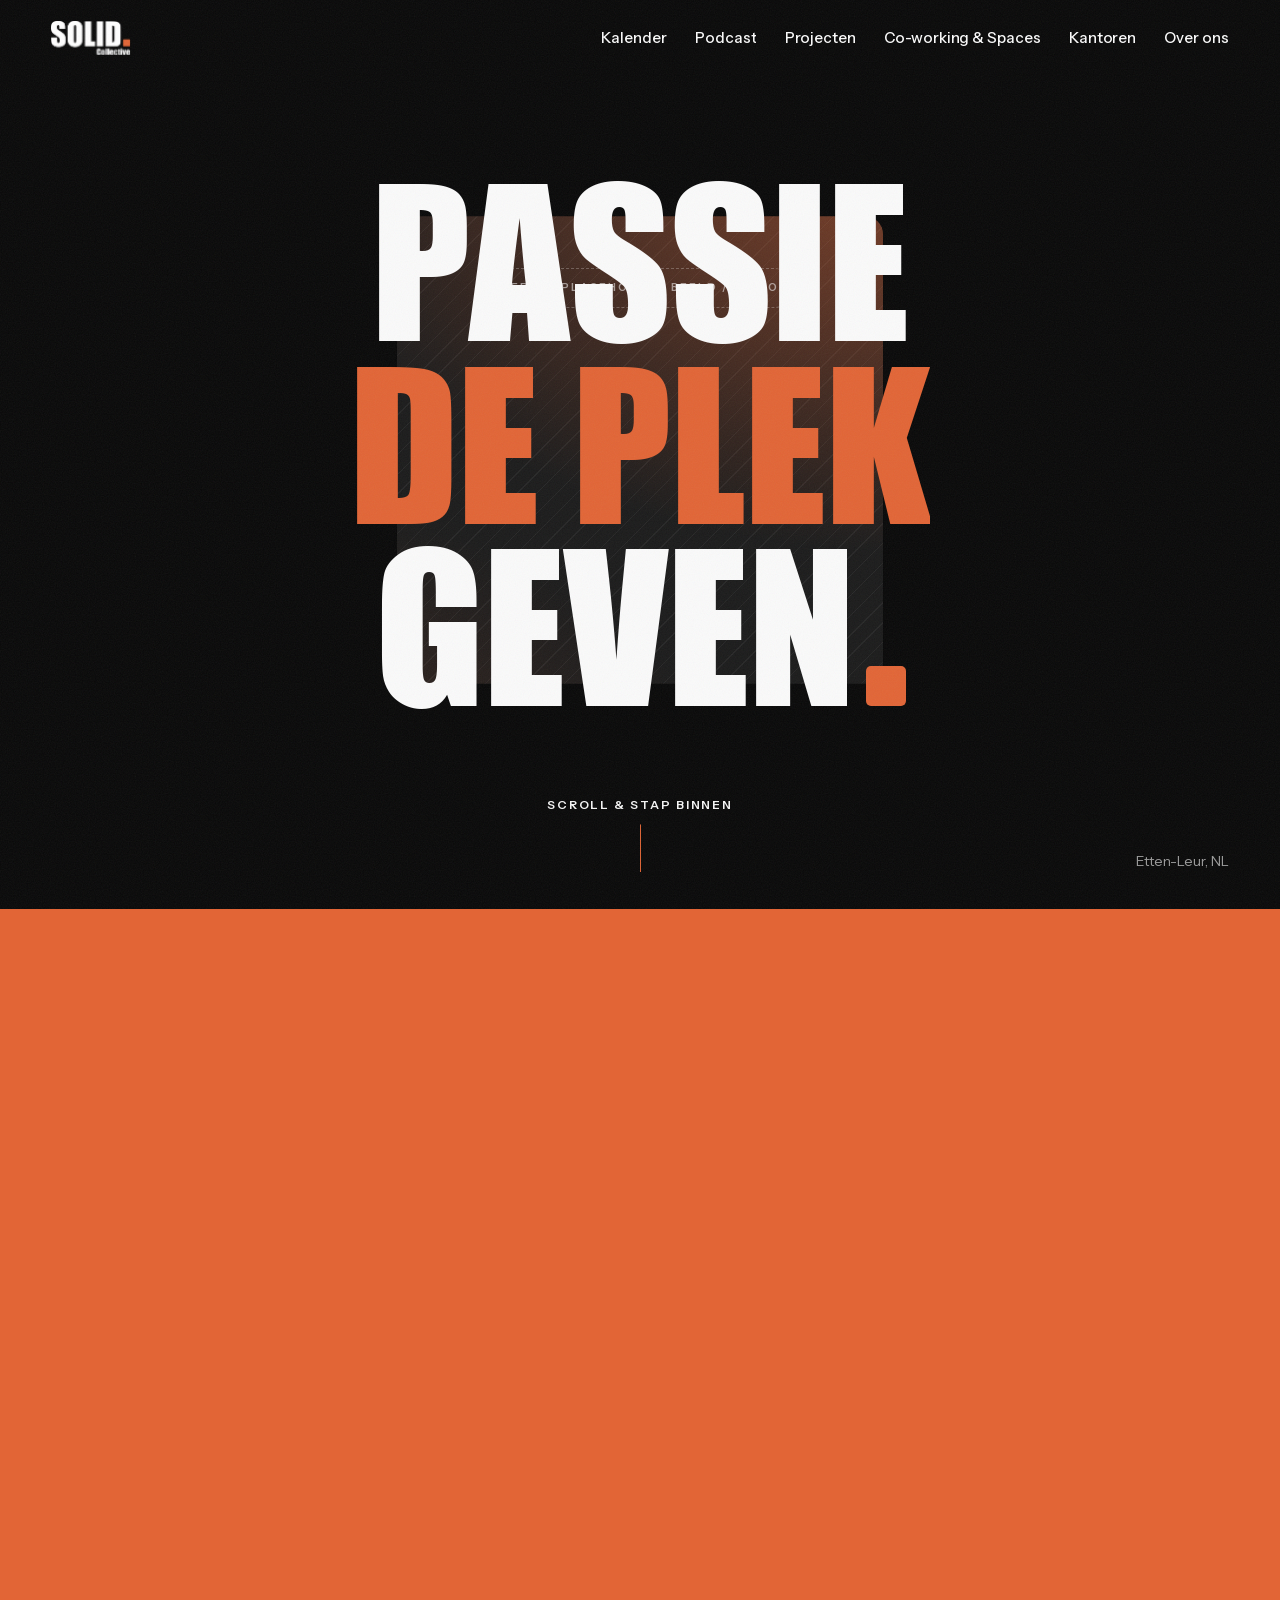
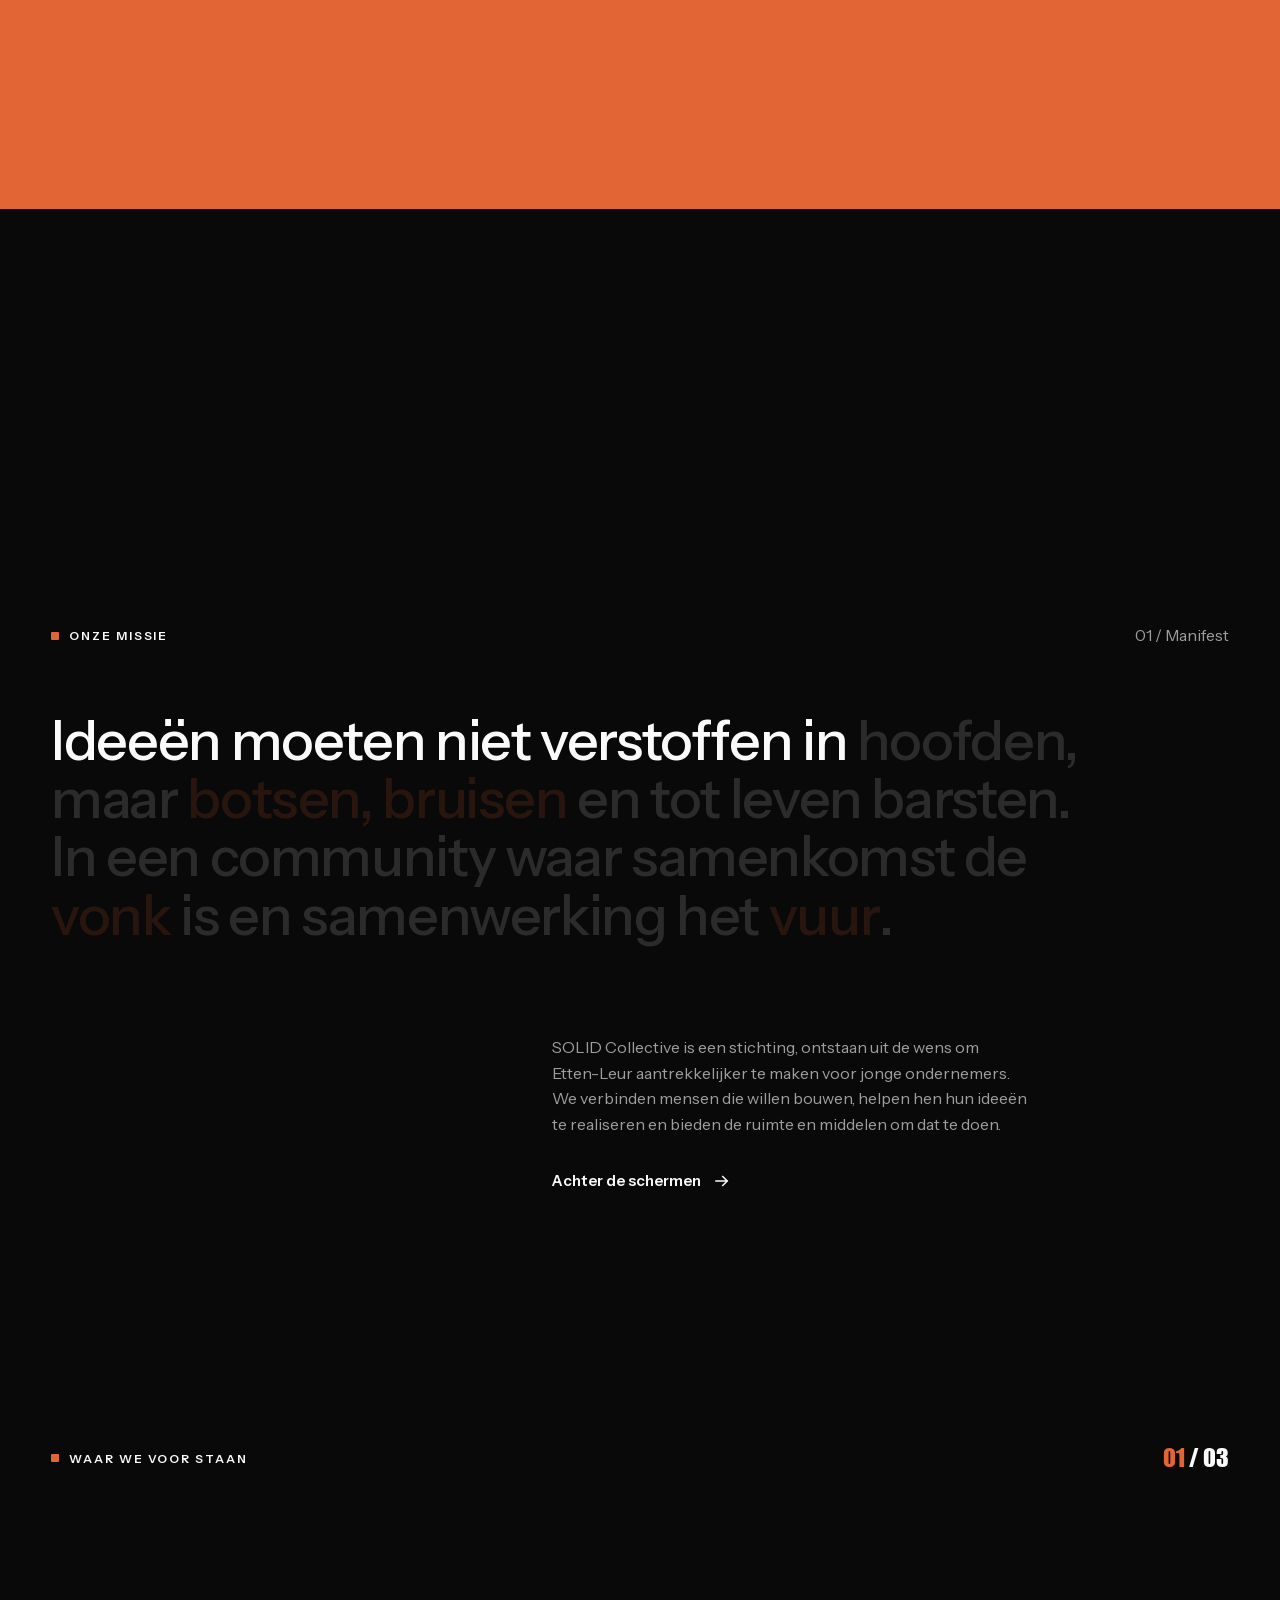
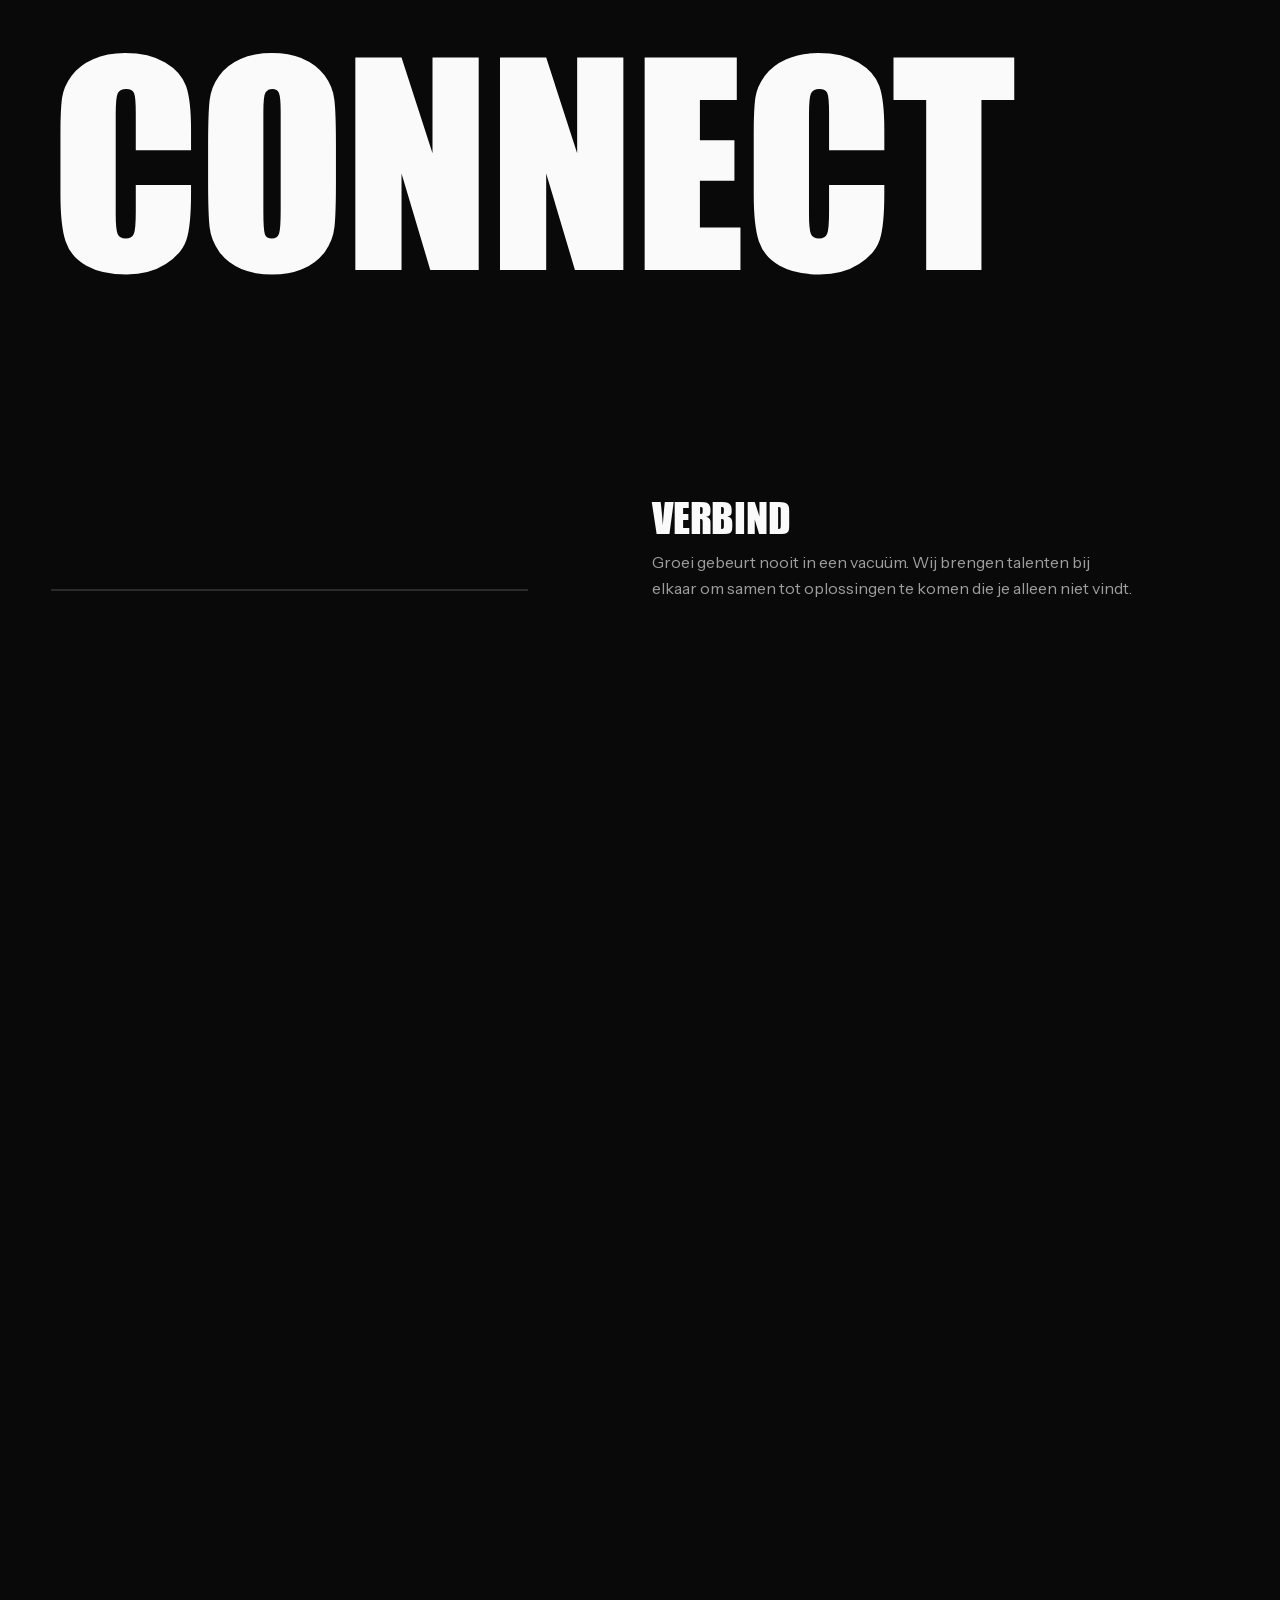
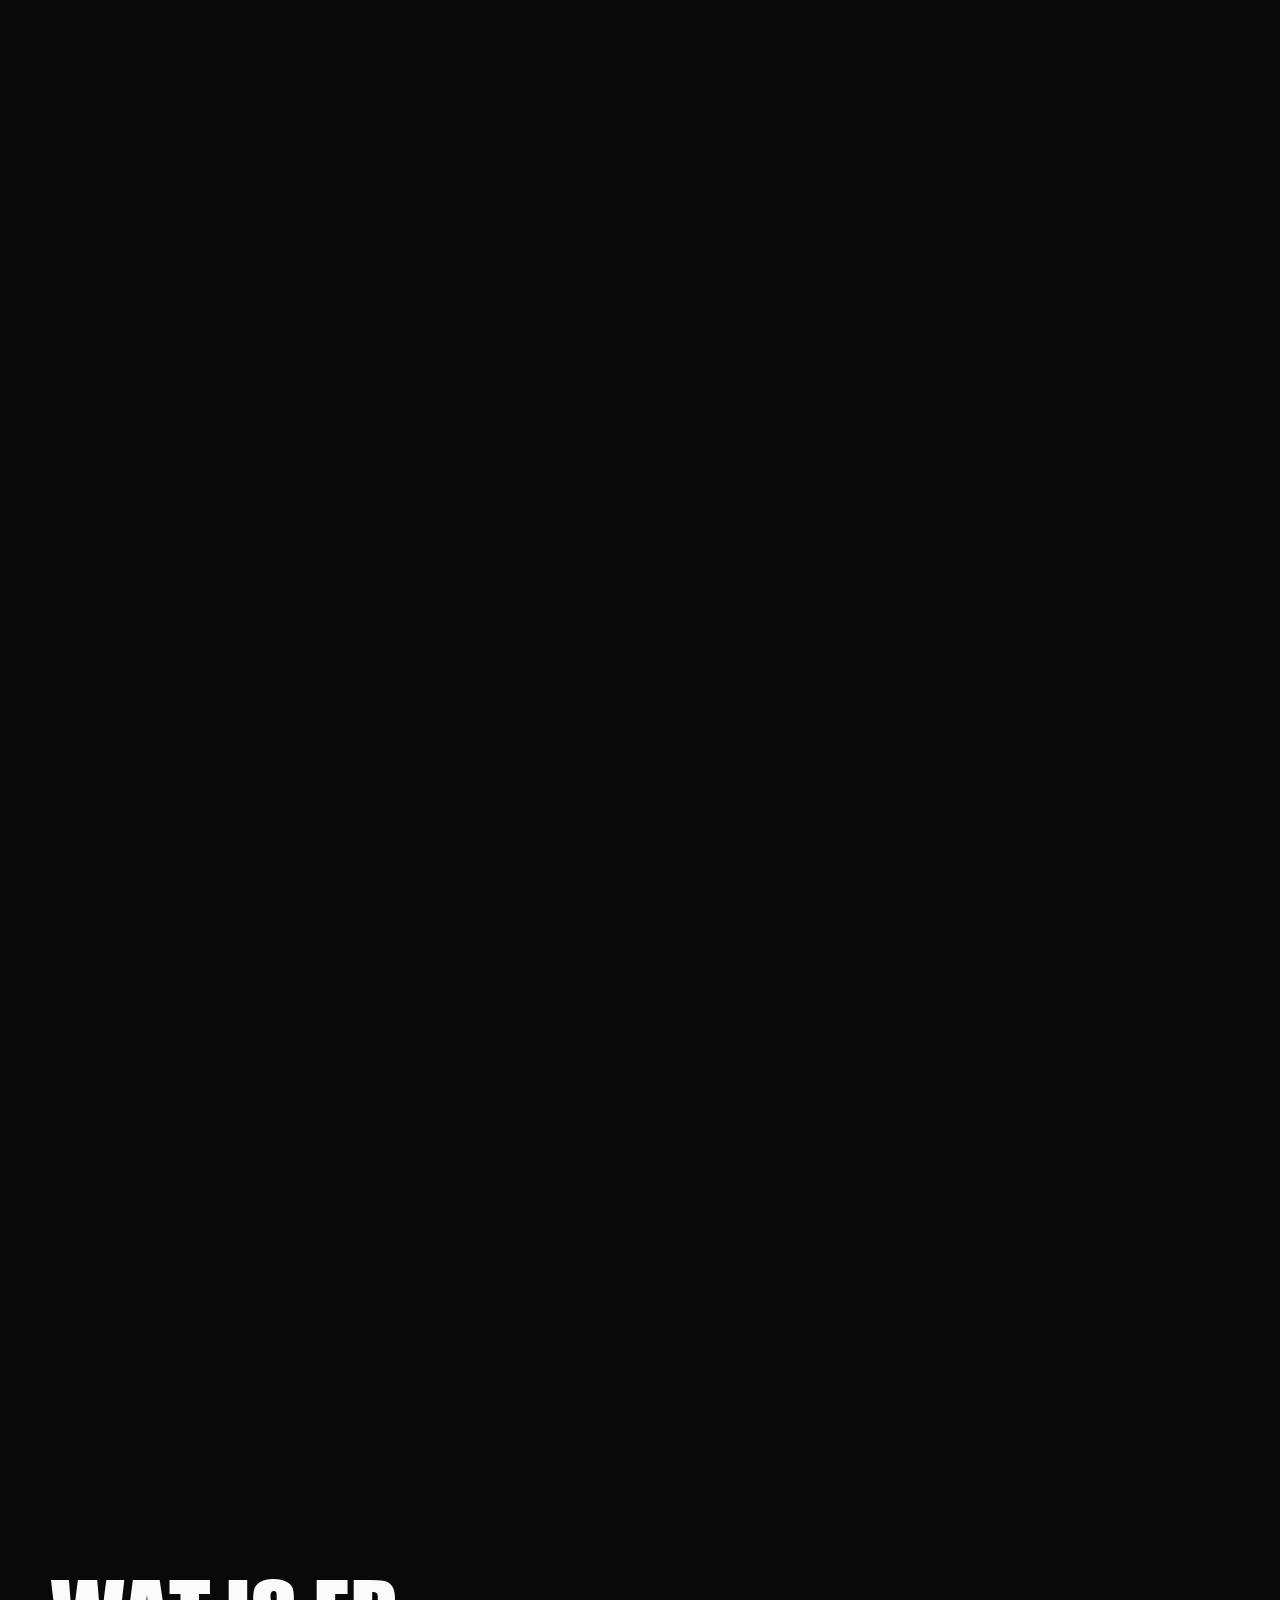
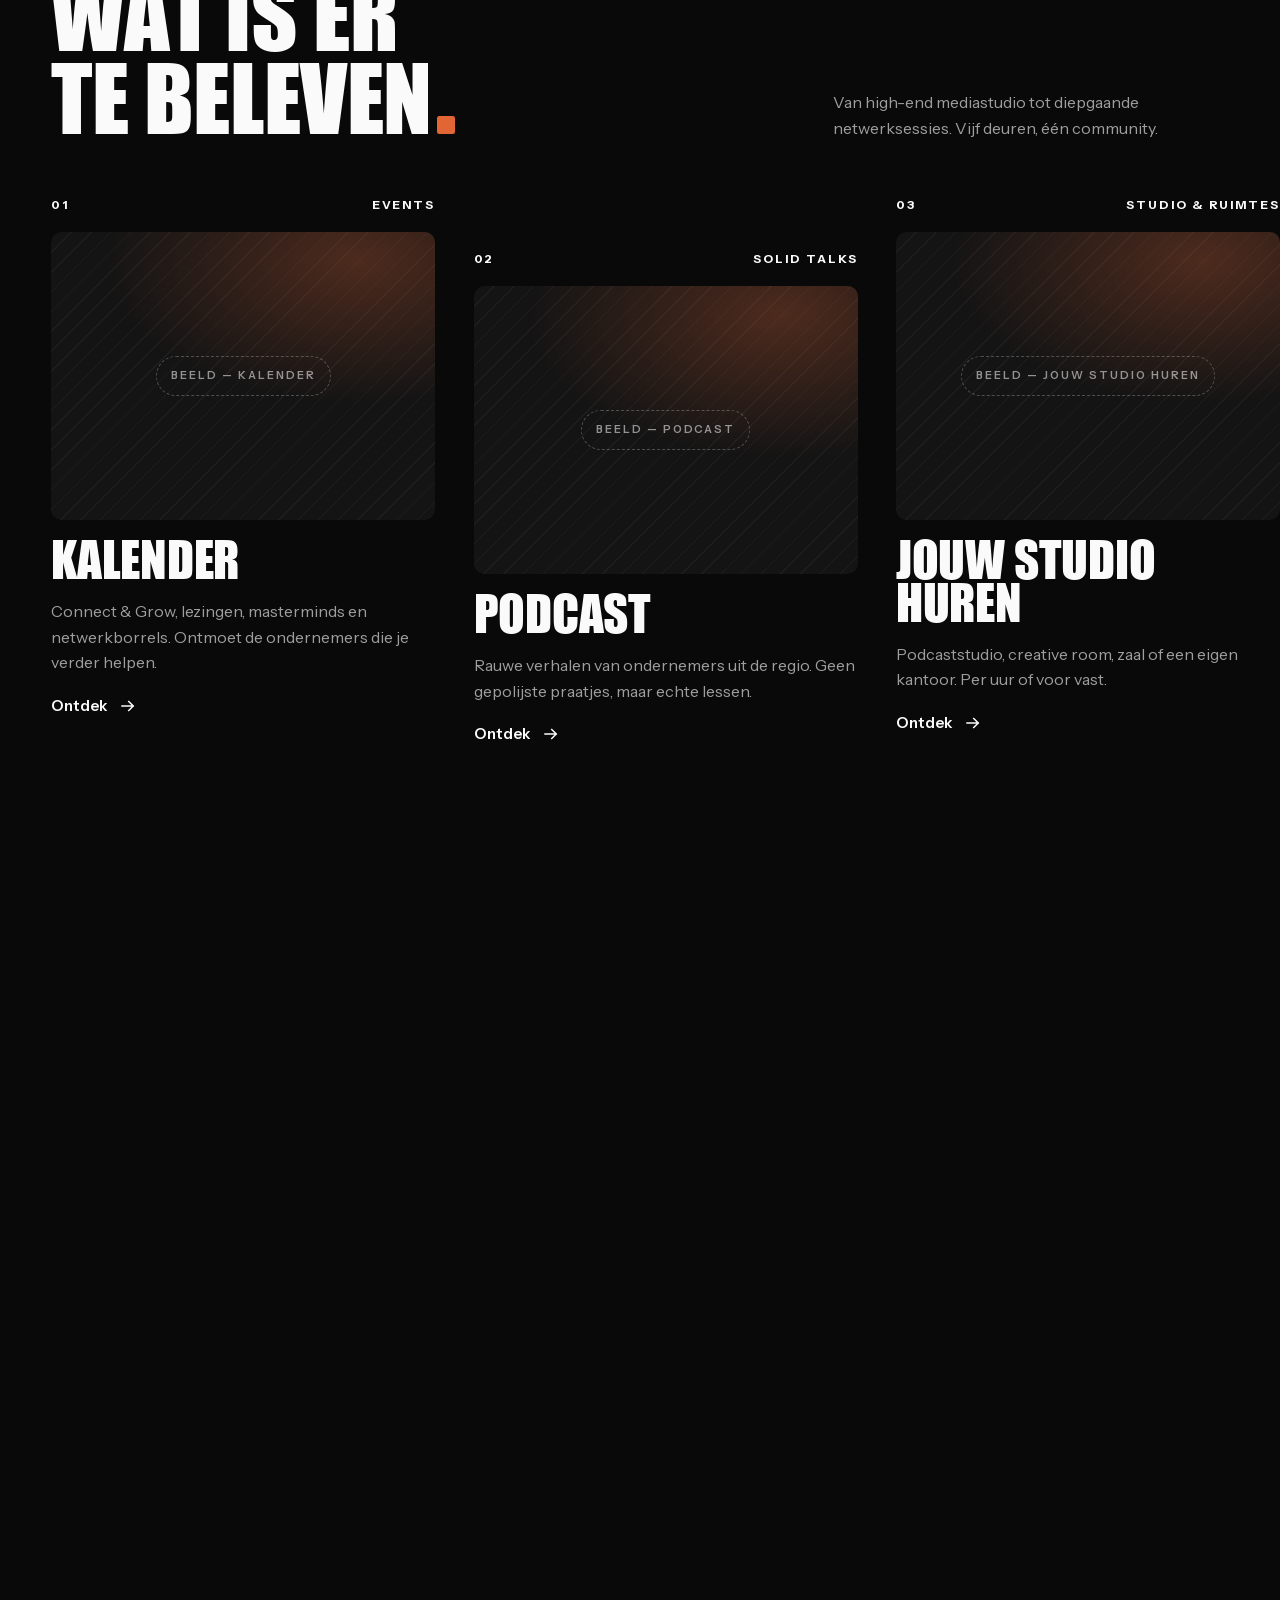
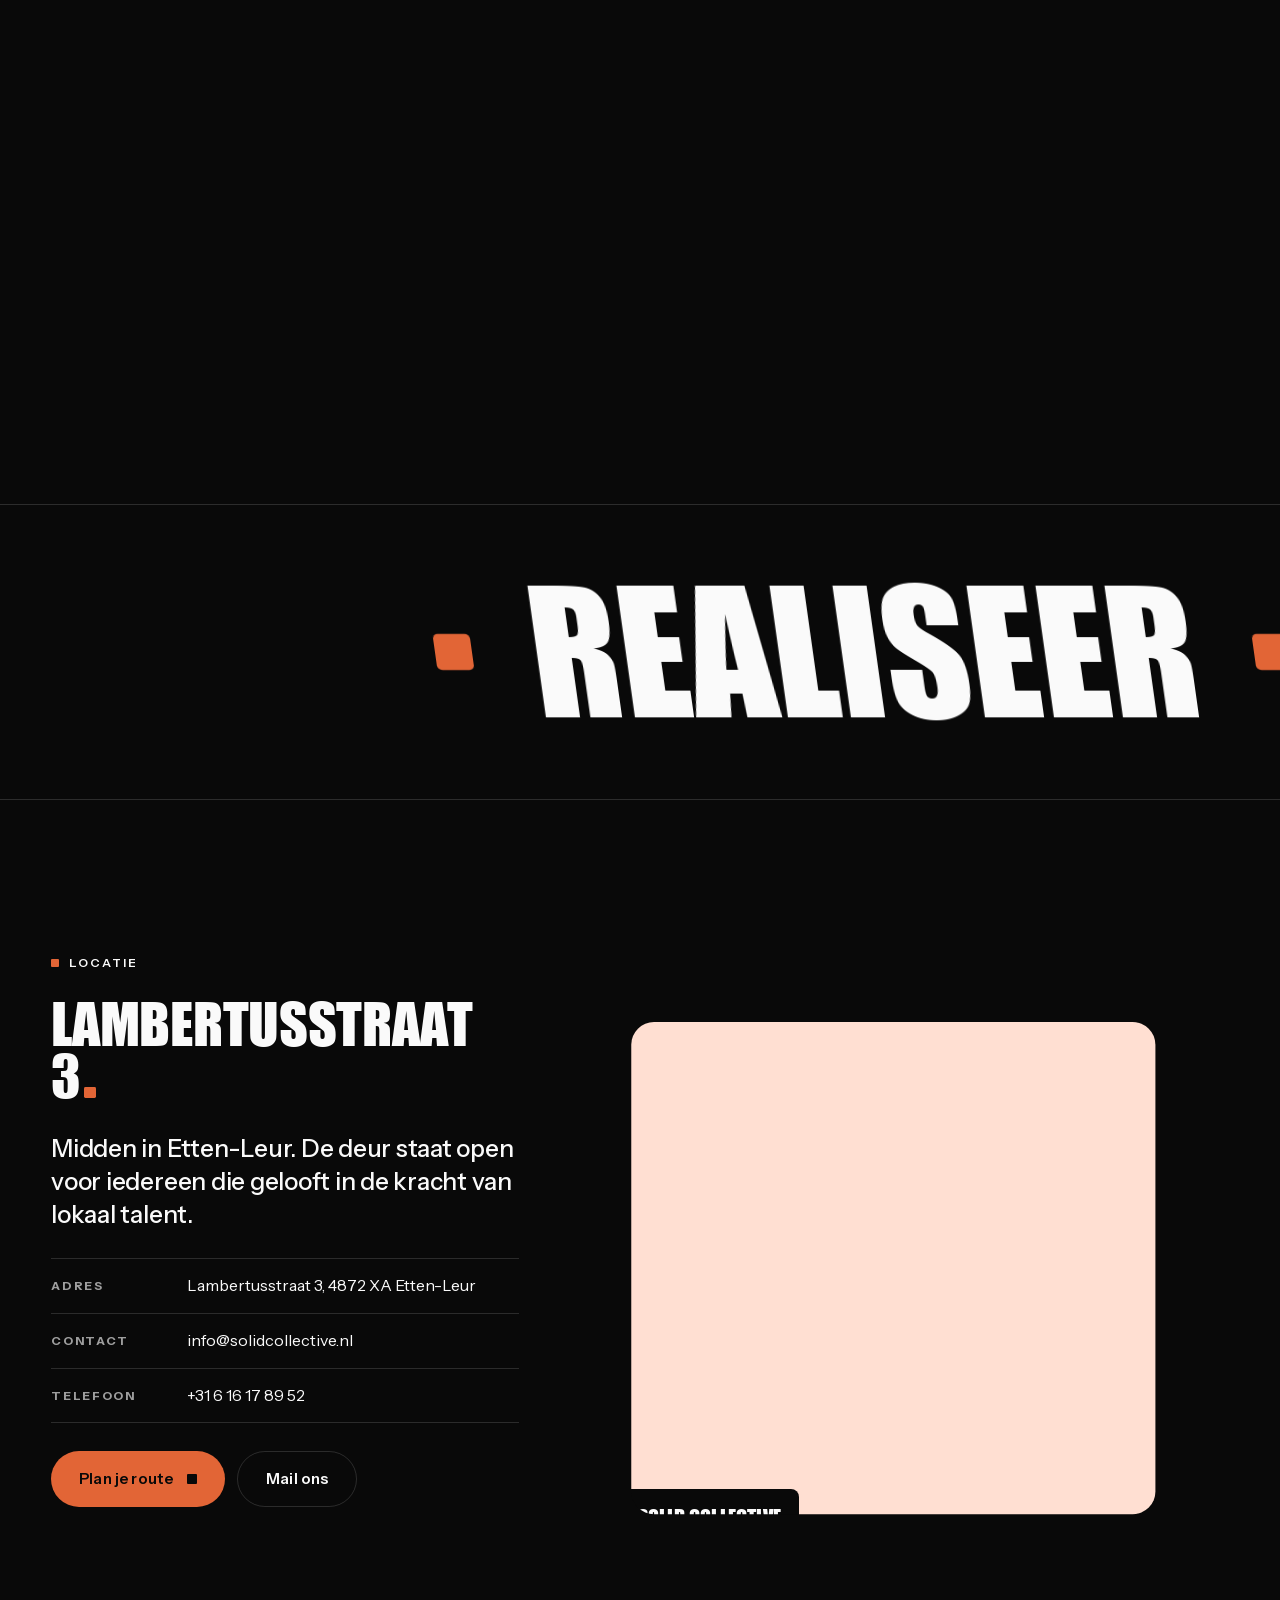
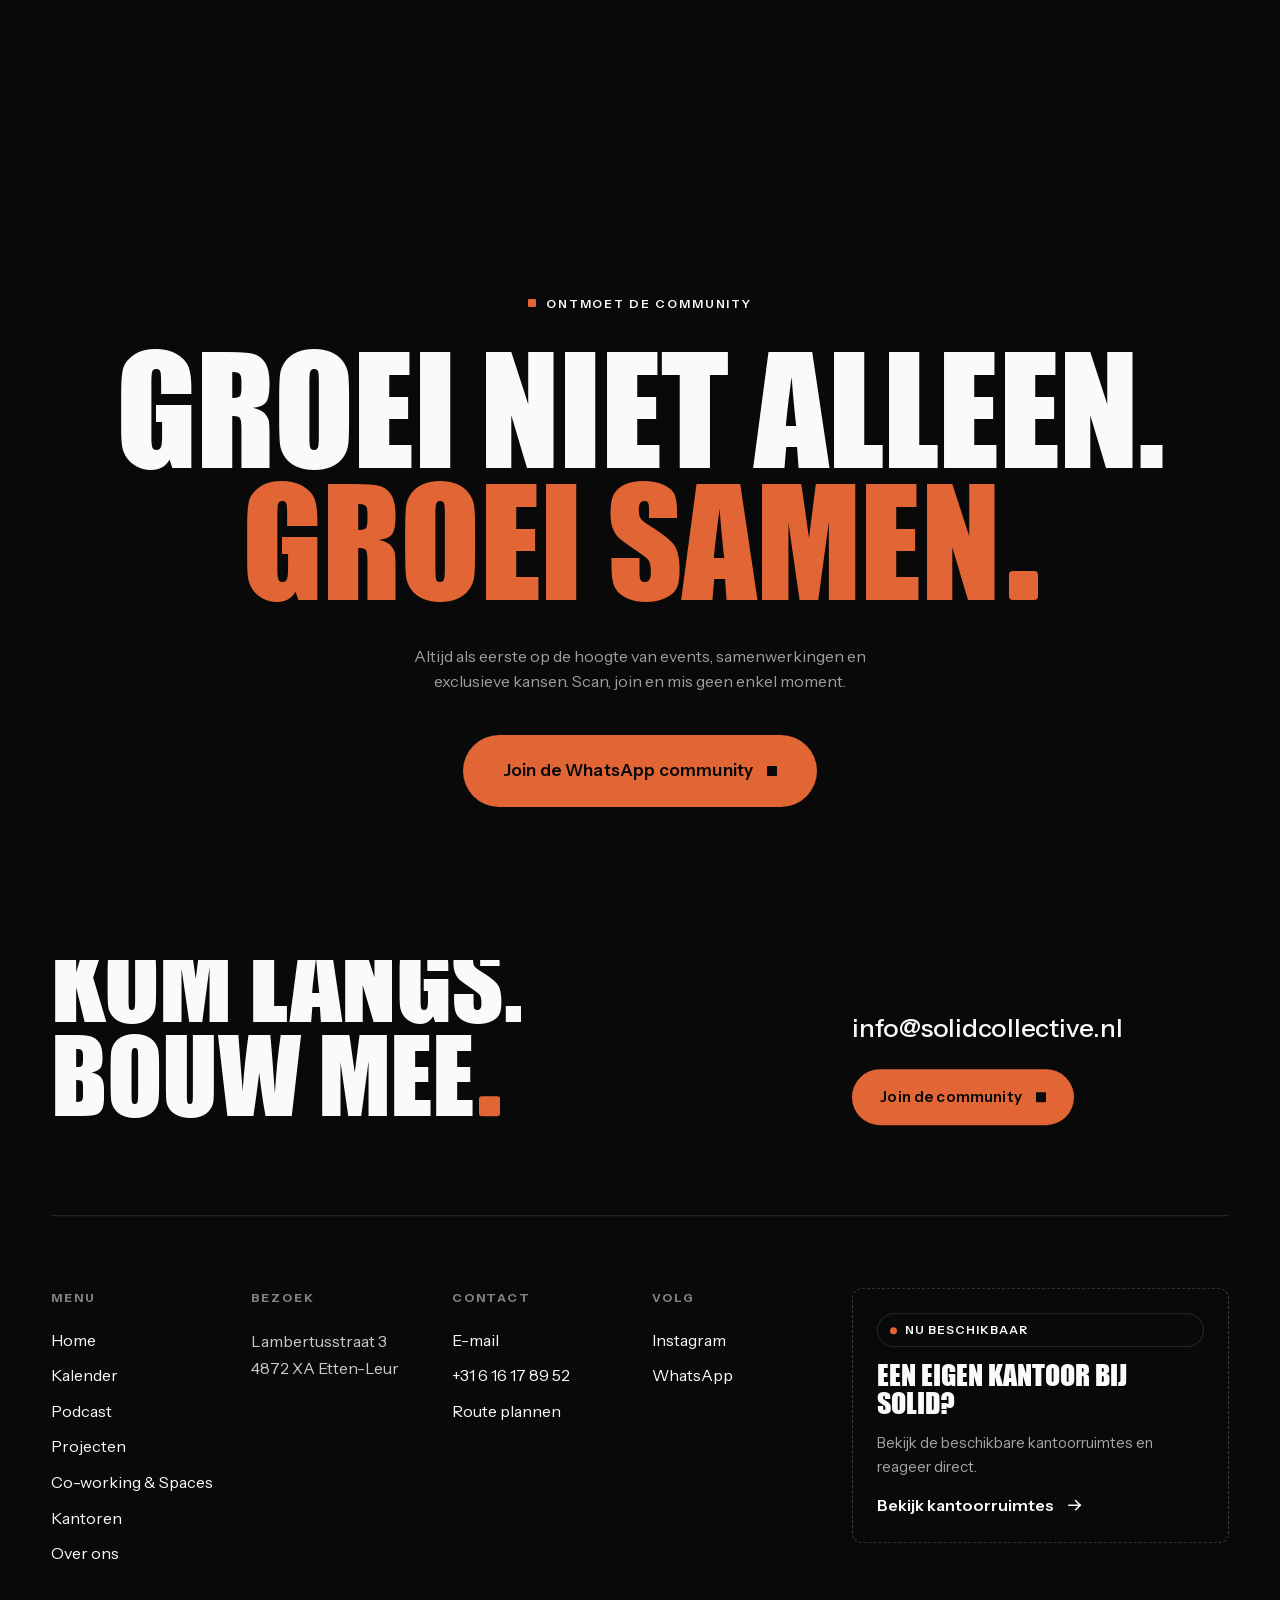
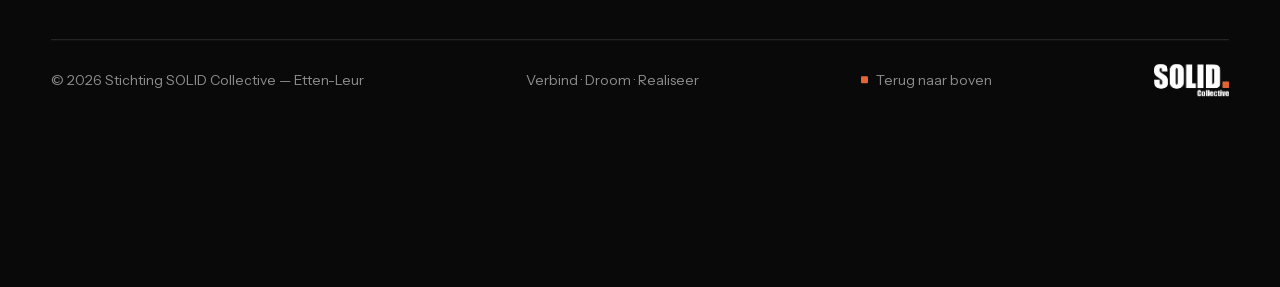
==== commit 03f1fe9b: "Nieuwe pagina SOLID Impact en menu met nieuwe namen - projecten.html: hero, Hoe we werken, vier proj" ====
--- a/index.html
+++ b/index.html
@@ -47,9 +47,10 @@
     <ul class="nav__list">
         <li><a class="nav__link" href="kalender.html"><span class="roll"><span data-text="Kalender">Kalender</span></span></a></li>
         <li><a class="nav__link" href="podcast.html"><span class="roll"><span data-text="Podcast">Podcast</span></span></a></li>
-        <li><a class="nav__link" href="studio-huren.html"><span class="roll"><span data-text="Jouw studio huren">Jouw studio huren</span></span></a></li>
-        <li><a class="nav__link" href="achter-de-schermen.html"><span class="roll"><span data-text="Achter de schermen">Achter de schermen</span></span></a></li>
-        <li><a class="nav__link" href="solid-flex.html"><span class="roll"><span data-text="SOLID Flex">SOLID Flex</span></span></a></li>
+        <li><a class="nav__link" href="projecten.html"><span class="roll"><span data-text="Projecten">Projecten</span></span></a></li>
+        <li><a class="nav__link" href="solid-flex.html"><span class="roll"><span data-text="Co-working &amp; Spaces">Co-working &amp; Spaces</span></span></a></li>
+        <li><a class="nav__link" href="studio-huren.html"><span class="roll"><span data-text="Kantoren">Kantoren</span></span></a></li>
+        <li><a class="nav__link" href="achter-de-schermen.html"><span class="roll"><span data-text="Over ons">Over ons</span></span></a></li>
     </ul>
   </nav>
   <button class="menu-btn" type="button" aria-expanded="false" aria-controls="menu">
@@ -60,12 +61,13 @@
 <div class="menu" id="menu" data-lenis-prevent>
   <nav aria-label="Mobiel menu">
     <ul class="menu__list">
-      <li class="menu__item"><a class="menu__link" href="index.html" data-title="Home"><sup>00</sup>Home</a></li>
+      <li class="menu__item"><a class="menu__link" href="index.html" data-title="Home" aria-current="page"><sup>00</sup>Home</a></li>
       <li class="menu__item"><a class="menu__link" href="kalender.html"><sup>01</sup>Kalender</a></li>
       <li class="menu__item"><a class="menu__link" href="podcast.html"><sup>02</sup>Podcast</a></li>
-      <li class="menu__item"><a class="menu__link" href="studio-huren.html"><sup>03</sup>Jouw studio huren</a></li>
-      <li class="menu__item"><a class="menu__link" href="achter-de-schermen.html"><sup>04</sup>Achter de schermen</a></li>
-      <li class="menu__item"><a class="menu__link" href="solid-flex.html"><sup>05</sup>SOLID Flex</a></li>
+      <li class="menu__item"><a class="menu__link" href="projecten.html"><sup>03</sup>Projecten</a></li>
+      <li class="menu__item"><a class="menu__link" href="solid-flex.html"><sup>04</sup>Co-working &amp; Spaces</a></li>
+      <li class="menu__item"><a class="menu__link" href="studio-huren.html"><sup>05</sup>Kantoren</a></li>
+      <li class="menu__item"><a class="menu__link" href="achter-de-schermen.html"><sup>06</sup>Over ons</a></li>
     </ul>
   </nav>
   <div class="menu__foot">
@@ -122,7 +124,7 @@
       </p>
       <div class="manifesto__foot">
         <p data-reveal>SOLID Collective is een stichting, ontstaan uit de wens om Etten-Leur aantrekkelijker te maken voor jonge ondernemers. We verbinden mensen die willen bouwen, helpen hen hun idee&euml;n te realiseren en bieden de ruimte en middelen om dat te doen.</p>
-        <a class="arrow-link" href="achter-de-schermen.html" data-title="Achter de schermen" data-reveal>Achter de schermen <svg viewBox="0 0 24 24" fill="none" aria-hidden="true"><path d="M4 12h15m0 0-6-6m6 6-6 6" stroke="currentColor" stroke-width="2" stroke-linecap="square"/></svg></a>
+        <a class="arrow-link" href="achter-de-schermen.html" data-title="Over ons" data-reveal>Achter de schermen <svg viewBox="0 0 24 24" fill="none" aria-hidden="true"><path d="M4 12h15m0 0-6-6m6 6-6 6" stroke="currentColor" stroke-width="2" stroke-linecap="square"/></svg></a>
       </div>
     </div>
   </section>
@@ -188,14 +190,14 @@
           <div class="media"><div class="ph" data-label="Beeld &mdash; Jouw studio huren"></div></div>
           <h3 class="display">Jouw studio huren</h3>
           <p>Podcaststudio, creative room, zaal of een eigen kantoor. Per uur of voor vast.</p>
-          <a class="arrow-link offer__link" href="studio-huren.html" data-title="Jouw studio huren">Ontdek <svg viewBox="0 0 24 24" fill="none" aria-hidden="true"><path d="M4 12h15m0 0-6-6m6 6-6 6" stroke="currentColor" stroke-width="2" stroke-linecap="square"/></svg></a>
+          <a class="arrow-link offer__link" href="studio-huren.html" data-title="Kantoren">Ontdek <svg viewBox="0 0 24 24" fill="none" aria-hidden="true"><path d="M4 12h15m0 0-6-6m6 6-6 6" stroke="currentColor" stroke-width="2" stroke-linecap="square"/></svg></a>
         </article>
         <article class="offer__panel">
           <div class="offer__num"><span>04</span><span>Ons verhaal</span></div>
           <div class="media"><div class="ph" data-label="Beeld &mdash; Achter de schermen"></div></div>
           <h3 class="display">Achter de schermen</h3>
           <p>Van een gemis naar beweging. Ontmoet de stichting en het dreamteam achter SOLID.</p>
-          <a class="arrow-link offer__link" href="achter-de-schermen.html" data-title="Achter de schermen">Ontdek <svg viewBox="0 0 24 24" fill="none" aria-hidden="true"><path d="M4 12h15m0 0-6-6m6 6-6 6" stroke="currentColor" stroke-width="2" stroke-linecap="square"/></svg></a>
+          <a class="arrow-link offer__link" href="achter-de-schermen.html" data-title="Over ons">Ontdek <svg viewBox="0 0 24 24" fill="none" aria-hidden="true"><path d="M4 12h15m0 0-6-6m6 6-6 6" stroke="currentColor" stroke-width="2" stroke-linecap="square"/></svg></a>
         </article>
         <article class="offer__panel">
           <div class="offer__num"><span>05</span><span>Flexwerken</span></div>
@@ -273,9 +275,10 @@
           <li><a class="underline-link" href="index.html" data-title="Home">Home</a></li>
           <li><a class="underline-link" href="kalender.html">Kalender</a></li>
           <li><a class="underline-link" href="podcast.html">Podcast</a></li>
-          <li><a class="underline-link" href="studio-huren.html">Jouw studio huren</a></li>
-          <li><a class="underline-link" href="achter-de-schermen.html">Achter de schermen</a></li>
-          <li><a class="underline-link" href="solid-flex.html">SOLID Flex</a></li>
+          <li><a class="underline-link" href="projecten.html">Projecten</a></li>
+          <li><a class="underline-link" href="solid-flex.html">Co-working &amp; Spaces</a></li>
+          <li><a class="underline-link" href="studio-huren.html">Kantoren</a></li>
+          <li><a class="underline-link" href="achter-de-schermen.html">Over ons</a></li>
           </ul>
         </div>
         <div class="footer__col">
@@ -303,7 +306,7 @@
             <span class="pill pill--live">Nu beschikbaar</span>
             <h3>Een eigen kantoor bij SOLID?</h3>
             <p>Bekijk de beschikbare kantoorruimtes en reageer direct.</p>
-            <a class="arrow-link" href="studio-huren.html#kantoren" data-title="Jouw studio huren">Bekijk kantoorruimtes <svg viewBox="0 0 24 24" fill="none" aria-hidden="true"><path d="M4 12h15m0 0-6-6m6 6-6 6" stroke="currentColor" stroke-width="2" stroke-linecap="square"/></svg></a>
+            <a class="arrow-link" href="studio-huren.html#kantoren" data-title="Kantoren">Bekijk kantoorruimtes <svg viewBox="0 0 24 24" fill="none" aria-hidden="true"><path d="M4 12h15m0 0-6-6m6 6-6 6" stroke="currentColor" stroke-width="2" stroke-linecap="square"/></svg></a>
           </div>
         </div>
       </div>
--- a/css/style.css
+++ b/css/style.css
@@ -1135,6 +1135,41 @@
 .trio__num { font-family: var(--font-display); font-size: 1.25rem; color: var(--accent-text); }
 .trio__item p { color: var(--muted); }
 
+/* Duo: twee kanten naast elkaar (Voor wie) */
+.duo {
+  display: grid;
+  grid-template-columns: repeat(2, minmax(0, 1fr));
+  border-top: 1px solid var(--line);
+}
+.duo__item {
+  padding: 40px clamp(24px, 4vw, 64px) 8px 0;
+  display: flex;
+  flex-direction: column;
+  align-items: flex-start;
+  gap: 24px;
+}
+.duo__item + .duo__item { padding-left: clamp(24px, 4vw, 64px); border-left: 1px solid var(--line); }
+.duo__item p { color: var(--muted); max-width: 48ch; }
+.duo__item .btn { margin-top: auto; }
+.duo__tags { display: flex; flex-wrap: wrap; gap: 8px; }
+.logos {
+  display: grid;
+  grid-template-columns: repeat(4, minmax(0, 1fr));
+  gap: 8px;
+  width: 100%;
+  max-width: 480px;
+}
+/* Witte tegels: partnerlogo's zijn in eigen kleuren en soms met witte achtergrond */
+.logos__item {
+  display: grid;
+  place-items: center;
+  aspect-ratio: 4 / 3;
+  padding: 10px;
+  background: var(--white);
+  border-radius: var(--radius-sm);
+}
+.logos__item img { max-width: 100%; max-height: 40px; width: auto; height: auto; object-fit: contain; }
+
 /* Rows: agenda, afleveringen, tarieven */
 .filters { display: flex; flex-wrap: wrap; gap: 8px; margin-bottom: 32px; }
 .filter {
@@ -1210,6 +1245,127 @@
 .plan li::before { content: ""; width: 6px; height: 6px; margin-top: .6em; background: var(--accent); border-radius: 1px; flex-shrink: 0; }
 .plan--featured .plan__price { color: var(--accent-text); }
 .note { margin-top: 24px; font-size: var(--fs-small); color: var(--muted); }
+.pricing--duo { grid-template-columns: repeat(2, minmax(0, 1fr)); }
+.plan > p { color: var(--muted); max-width: 40ch; }
+.plan > .btn, .plan > .arrow-link { margin-top: auto; align-self: flex-start; }
+
+/* Membership: prijs + knop in het abonnementsblok (Flex) */
+.membership {
+  display: flex;
+  flex-wrap: wrap;
+  align-items: center;
+  gap: 24px 40px;
+  padding-top: 32px;
+  border-top: 1px solid var(--line);
+}
+.membership__price { font-family: var(--font-display); font-size: clamp(3rem, 5vw, 5rem); line-height: .9; color: var(--accent-text); }
+.membership__price small { display: block; margin-top: 10px; font-family: var(--font-body); font-size: 1rem; color: var(--muted); }
+.membership__parts { display: flex; flex-wrap: wrap; gap: 16px 40px; }
+
+/* Gallery: een grote foto met twee kleinere ernaast (Flex co-working) */
+.gallery {
+  display: grid;
+  grid-template-columns: minmax(0, 7fr) minmax(0, 5fr);
+  gap: clamp(12px, 1.5vw, 24px);
+}
+.gallery > .media { aspect-ratio: 3 / 2; }
+.gallery .media > :not(.space__badge) { transition: transform 1s var(--ease-out); }
+.gallery .media:hover > :not(.space__badge) { transform: scale(1.04); }
+.gallery > .gallery__main { grid-row: 1 / span 2; aspect-ratio: auto; }
+
+/* Spaces: ruimtes met foto, drie per rij (Flex) */
+.spaces {
+  display: grid;
+  grid-template-columns: repeat(3, minmax(0, 1fr));
+  gap: clamp(40px, 6vh, 72px) clamp(16px, 2vw, 32px);
+}
+.space { display: flex; flex-direction: column; align-items: flex-start; }
+.space .media { width: 100%; aspect-ratio: 3 / 2; margin-bottom: 20px; }
+.space .media > :not(.space__badge) { transition: transform 1s var(--ease-out); }
+.space:hover .media > :not(.space__badge) { transform: scale(1.04); }
+.space__num { font-family: var(--font-display); font-size: 1.25rem; color: var(--accent-text); }
+.space h3 { margin-top: 8px; font-family: var(--font-display); font-weight: 400; font-size: clamp(1.5rem, 2vw, 2rem); text-transform: uppercase; line-height: 1; }
+.space p { color: var(--muted); font-size: .9375rem; margin-top: 8px; }
+.space .btn { margin-top: 24px; }
+/* Nog niet gebouwde Space: foto grijs, kleurt op bij hover */
+.space.space--soon .media > img { filter: grayscale(1) brightness(.85); transition: filter 1s var(--ease-out), transform 1s var(--ease-out); }
+.space--soon:hover .media > img { filter: none; }
+.space__badge {
+  position: absolute;
+  top: 16px;
+  left: 16px;
+  background: var(--black);
+  color: var(--white);
+  border-color: transparent;
+}
+
+/* Bonus: compacte kaarten, eerste kaart breed (Flex) */
+.bonus {
+  display: grid;
+  grid-template-columns: repeat(3, minmax(0, 1fr));
+  gap: clamp(12px, 1.5vw, 24px);
+}
+.bonus__item {
+  display: flex;
+  flex-direction: column;
+  gap: 12px;
+  padding: clamp(24px, 3vw, 40px);
+  border: 1px solid var(--line);
+  border-radius: var(--radius-sm);
+}
+.bonus__item--wide { grid-column: span 2; }
+.bonus__tag { font-size: var(--fs-label); font-weight: 700; letter-spacing: .16em; text-transform: uppercase; color: var(--accent-text); }
+.bonus__item h3 { font-family: var(--font-display); font-weight: 400; font-size: clamp(1.5rem, 2.2vw, 2.125rem); text-transform: uppercase; line-height: 1; }
+.bonus__item p { color: var(--muted); max-width: 48ch; }
+
+/* Projects: afwisselend foto links/rechts (Impact) */
+.projects { display: grid; gap: clamp(64px, 12vh, 140px); }
+.project {
+  display: grid;
+  grid-template-columns: repeat(12, minmax(0, 1fr));
+  gap: 24px;
+  align-items: center;
+}
+.project .media { grid-column: 1 / span 6; aspect-ratio: 3 / 2; }
+.project__body { grid-column: 8 / span 5; display: flex; flex-direction: column; align-items: flex-start; gap: 20px; }
+.project:nth-child(even) .media { grid-column: 7 / span 6; grid-row: 1; }
+.project:nth-child(even) .project__body { grid-column: 1 / span 5; grid-row: 1; }
+.project__title { font-family: var(--font-display); font-weight: 400; font-size: clamp(2rem, 3.4vw, 3.5rem); text-transform: uppercase; line-height: .95; }
+.project__body p { color: var(--muted); max-width: 52ch; }
+.project .arrow-link[aria-disabled="true"] { opacity: .5; pointer-events: none; }
+
+/* Callout: opvallende regel met knop onder een blok */
+.callout {
+  display: flex;
+  align-items: center;
+  justify-content: space-between;
+  gap: 24px 48px;
+  margin-top: clamp(48px, 8vh, 96px);
+  padding: clamp(28px, 4vh, 40px) clamp(24px, 3vw, 48px);
+  border: 1px solid var(--line);
+  border-radius: var(--radius-sm);
+}
+.callout__title { font-family: var(--font-display); font-weight: 400; font-size: clamp(1.75rem, 3vw, 2.75rem); text-transform: uppercase; line-height: 1; }
+.callout__text p { margin-top: 12px; color: var(--muted); max-width: 52ch; }
+.callout .btn { flex-shrink: 0; }
+.callout__text .pill { margin-bottom: 16px; }
+.callout:first-child { margin-top: 0; }
+.section--tight { padding-block: clamp(48px, 8vh, 96px); }
+
+/* Perks: genummerde voordelen als lijst (Flex) */
+.perks { border-top: 1px solid var(--line); }
+.perks__item {
+  display: grid;
+  grid-template-columns: repeat(12, minmax(0, 1fr));
+  gap: 8px 24px;
+  align-items: baseline;
+  padding: clamp(20px, 3vh, 32px) 0;
+  border-bottom: 1px solid var(--line);
+}
+.perks__num { grid-column: 1 / span 1; font-family: var(--font-display); font-size: 1.25rem; color: var(--accent-text); }
+.perks__title { grid-column: 2 / span 4; font-family: var(--font-display); font-weight: 400; font-size: clamp(1.5rem, 2.2vw, 2.125rem); line-height: 1; text-transform: uppercase; }
+.perks__item p { grid-column: 7 / span 6; color: var(--muted); max-width: 52ch; }
+
 
 /* Team */
 .team {
@@ -1232,6 +1388,13 @@
   font-weight: 500;
   max-width: 22em;
 }
+/* Bestuursquotes: in een .trio, zonder foto */
+.board-quote { margin: 0; display: flex; flex-direction: column; gap: 24px; height: 100%; }
+.board-quote::before { content: "\201C"; font-family: var(--font-display); font-size: 4rem; line-height: .6; color: var(--orange); }
+.board-quote p { color: var(--fg) !important; font-size: clamp(1.125rem, 1.6vw, 1.375rem); line-height: 1.35; font-weight: 500; }
+.board-quote cite { margin-top: auto; font-style: normal; font-size: var(--fs-label); font-weight: 700; letter-spacing: .16em; text-transform: uppercase; color: var(--muted); }
+.board-quote cite b { display: block; color: var(--fg); letter-spacing: .08em; margin-bottom: 4px; }
+
 .quote cite { display: block; margin-top: 28px; font-style: normal; font-size: var(--fs-label); font-weight: 700; letter-spacing: .16em; text-transform: uppercase; color: var(--muted); }
 
 /* Stats */
@@ -1420,9 +1583,13 @@
   .page-hero__media { aspect-ratio: 4 / 3; min-height: 0; }
 
   .trio,
-  .pricing { grid-template-columns: 1fr; }
+  .pricing,
+  .pricing--duo { grid-template-columns: 1fr; }
   .trio__item + .trio__item,
   .plan + .plan { padding-left: 0; border-left: 0; border-top: 1px solid var(--line); }
+  .duo { grid-template-columns: 1fr; }
+  .duo__item { padding-right: 0; padding-bottom: 40px; }
+  .duo__item + .duo__item { padding-left: 0; border-left: 0; border-top: 1px solid var(--line); }
 
   .team { grid-template-columns: repeat(2, minmax(0, 1fr)); }
   .person:nth-child(3n + 2) { margin-top: 0; }
@@ -1435,6 +1602,18 @@
   .row > :last-child { grid-column: 2; justify-self: start; }
 
   .section-head { flex-direction: column; align-items: flex-start; }
+  .project .media,
+  .project__body,
+  .project:nth-child(even) .media,
+  .project:nth-child(even) .project__body { grid-column: 1 / -1; grid-row: auto; }
+  .bonus { grid-template-columns: 1fr 1fr; }
+  .gallery { grid-template-columns: 1fr 1fr; }
+  .gallery > .gallery__main { grid-column: 1 / -1; grid-row: auto; aspect-ratio: 3 / 2; }
+  .spaces { grid-template-columns: repeat(2, minmax(0, 1fr)); }
+
+  .perks__num { grid-column: 1 / span 2; }
+  .perks__title,
+  .perks__item p { grid-column: 3 / -1; }
 
   .footer__cta .display,
   .footer__cta-side { grid-column: 1 / -1; }
@@ -1459,6 +1638,10 @@
 
 @media (max-width: 560px) {
   .team { grid-template-columns: 1fr; }
+  .spaces { grid-template-columns: 1fr; }
+  .bonus { grid-template-columns: 1fr; }
+  .bonus__item--wide { grid-column: auto; }
+  .callout { flex-direction: column; align-items: flex-start; }
   .person:nth-child(even) { margin-top: 0; }
   .footer__col { grid-column: span 6; }
   .location__list div { grid-template-columns: 1fr; gap: 2px; }
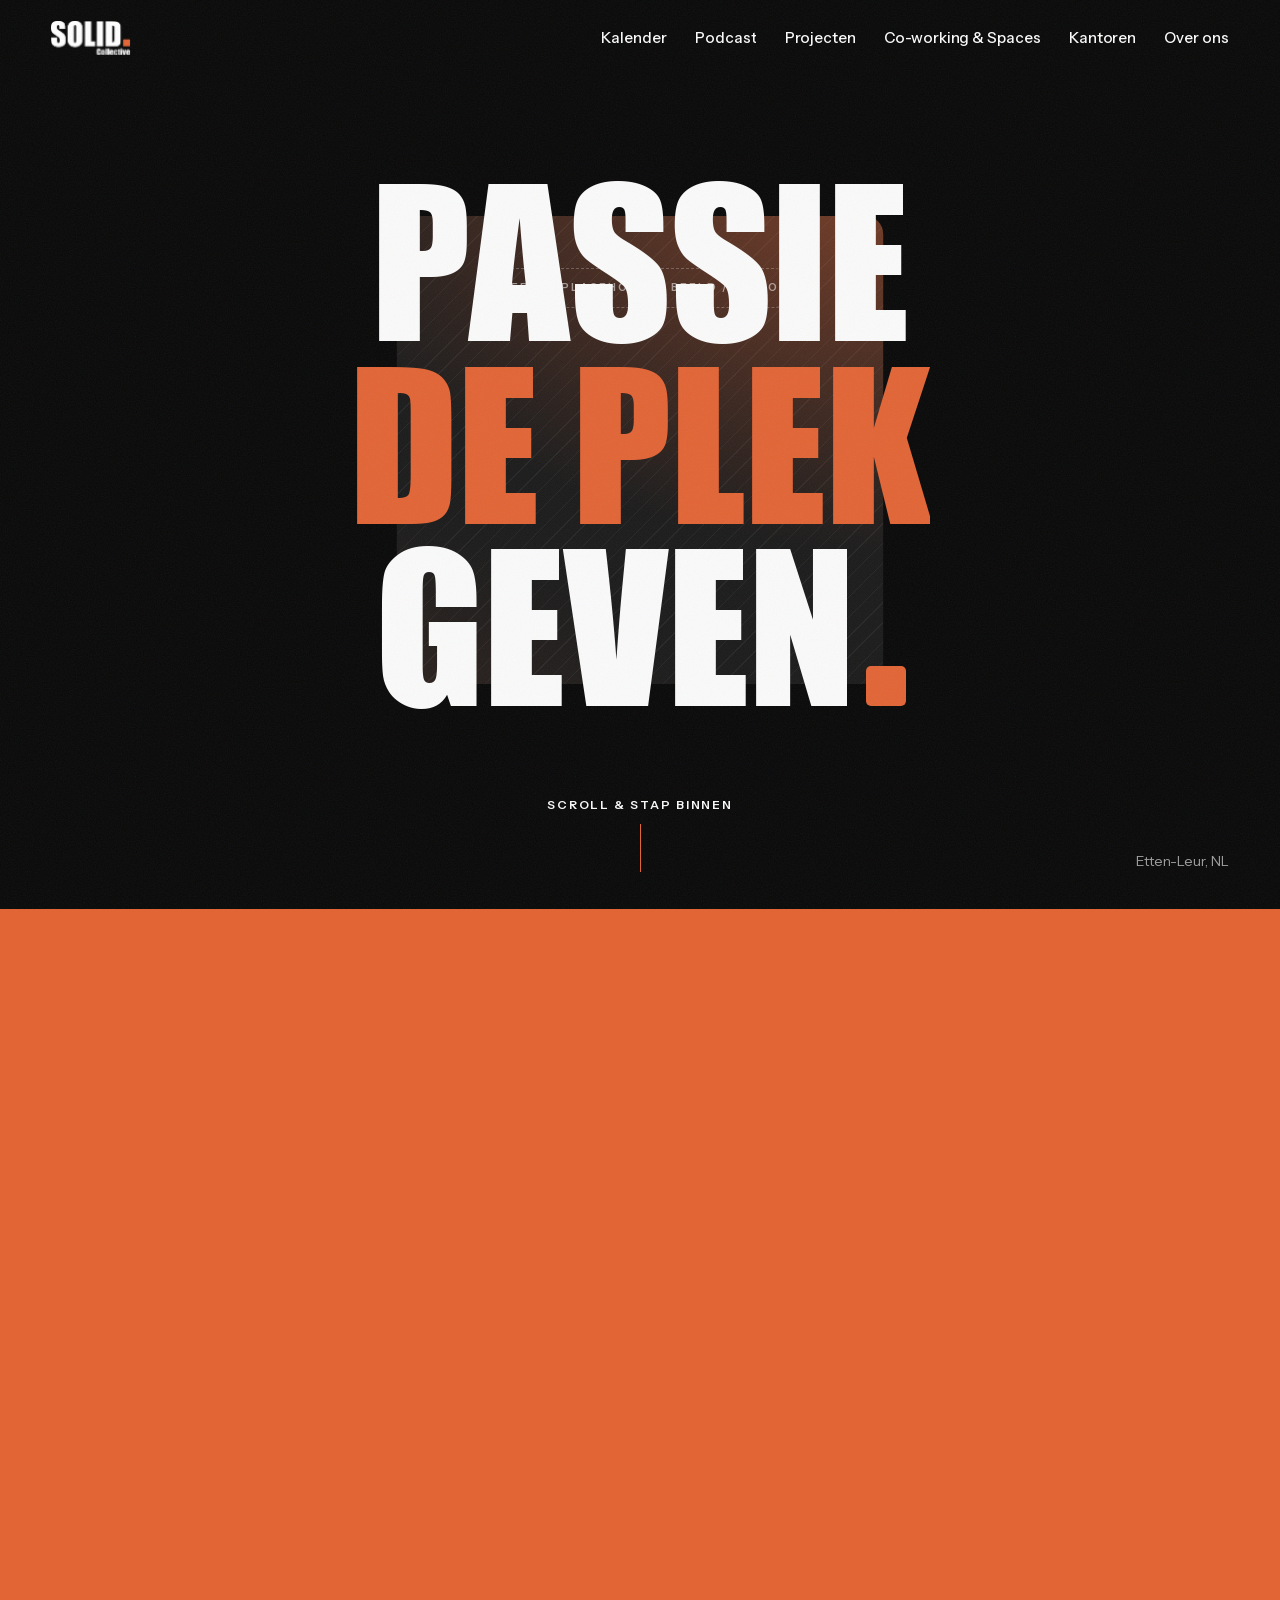
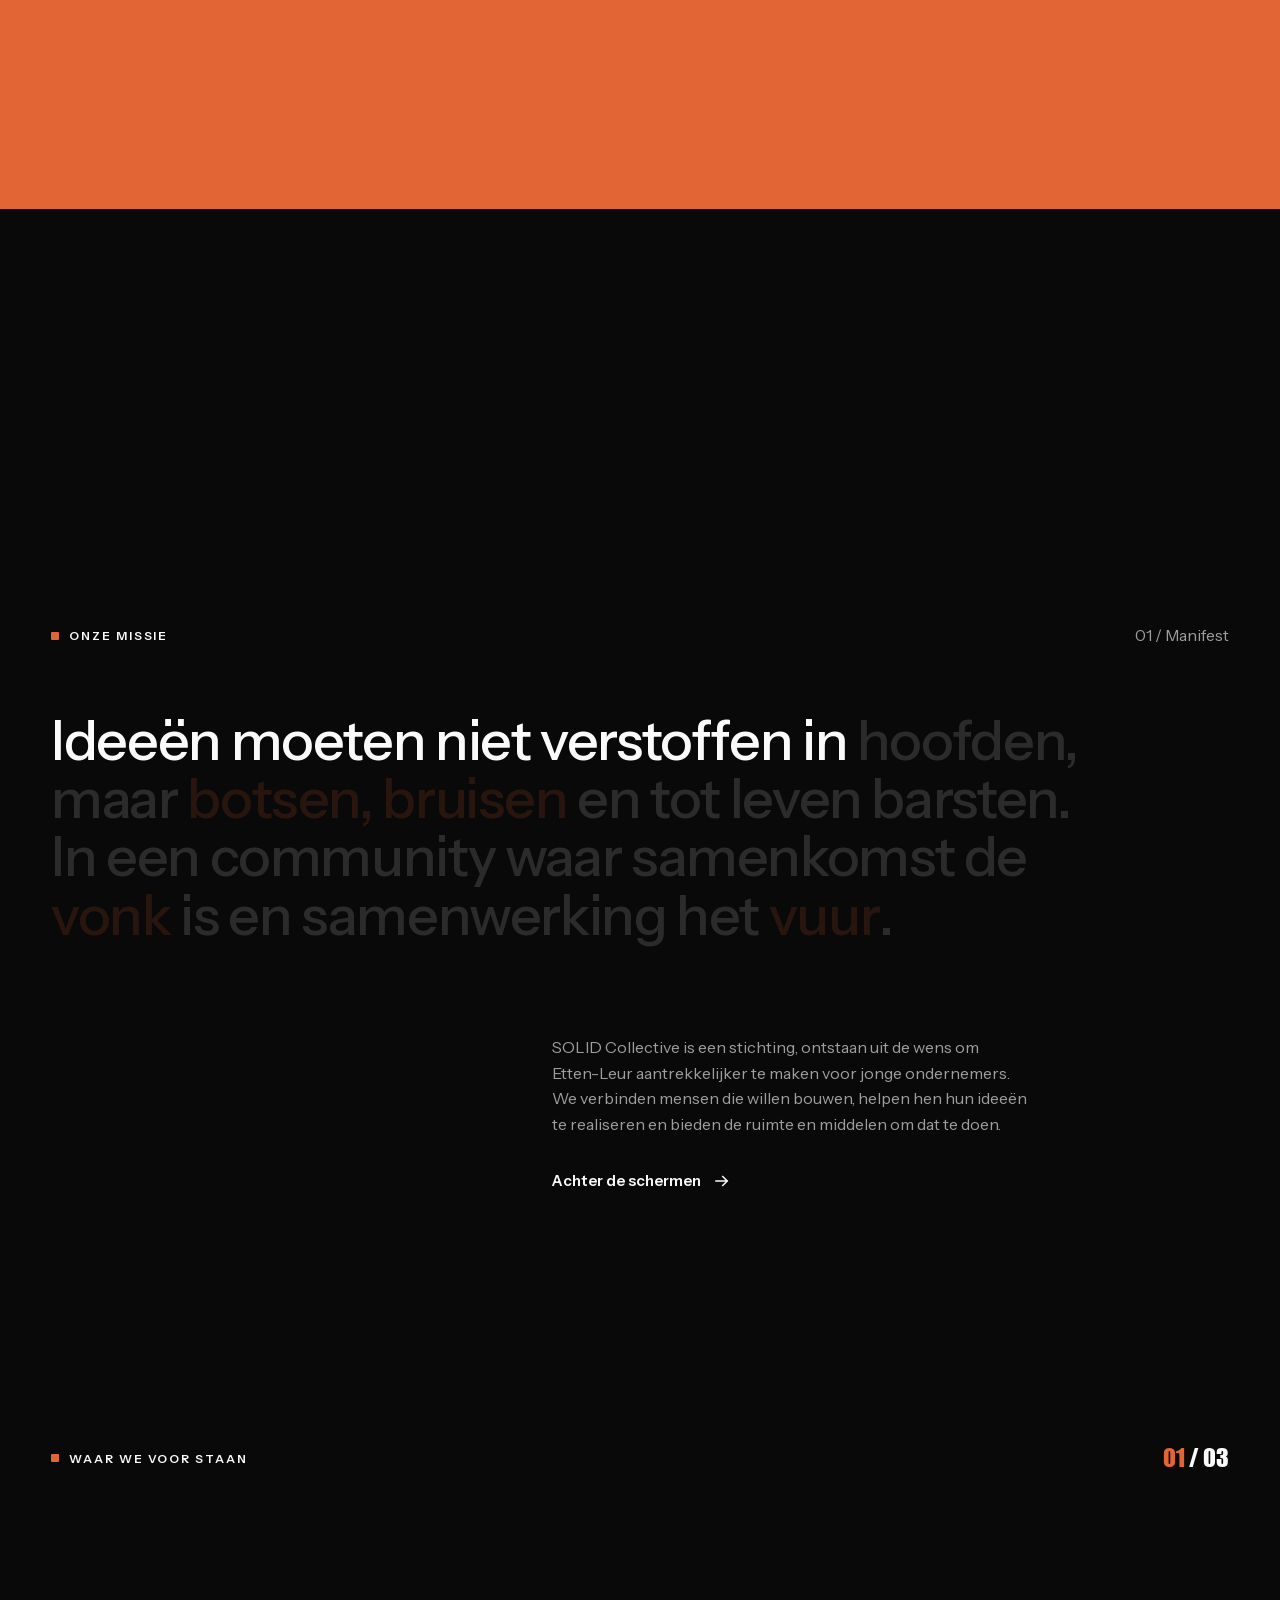
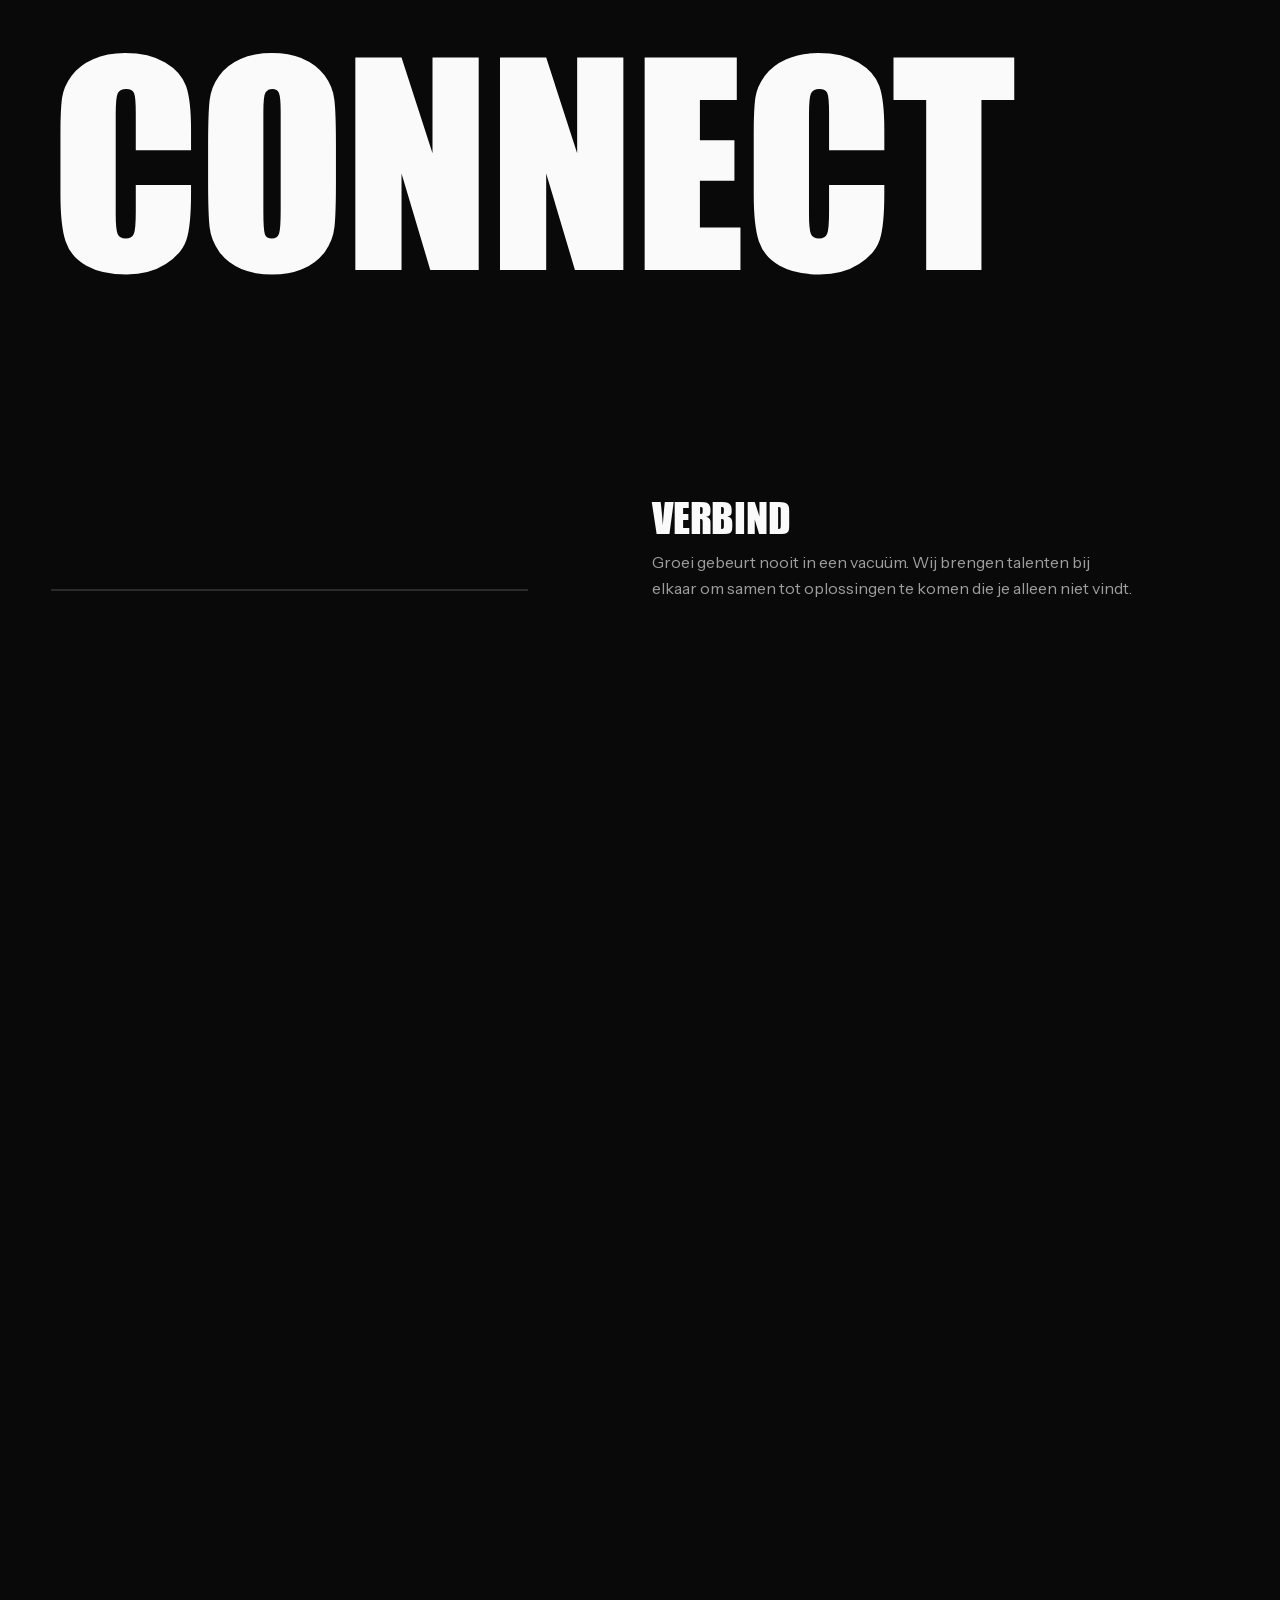
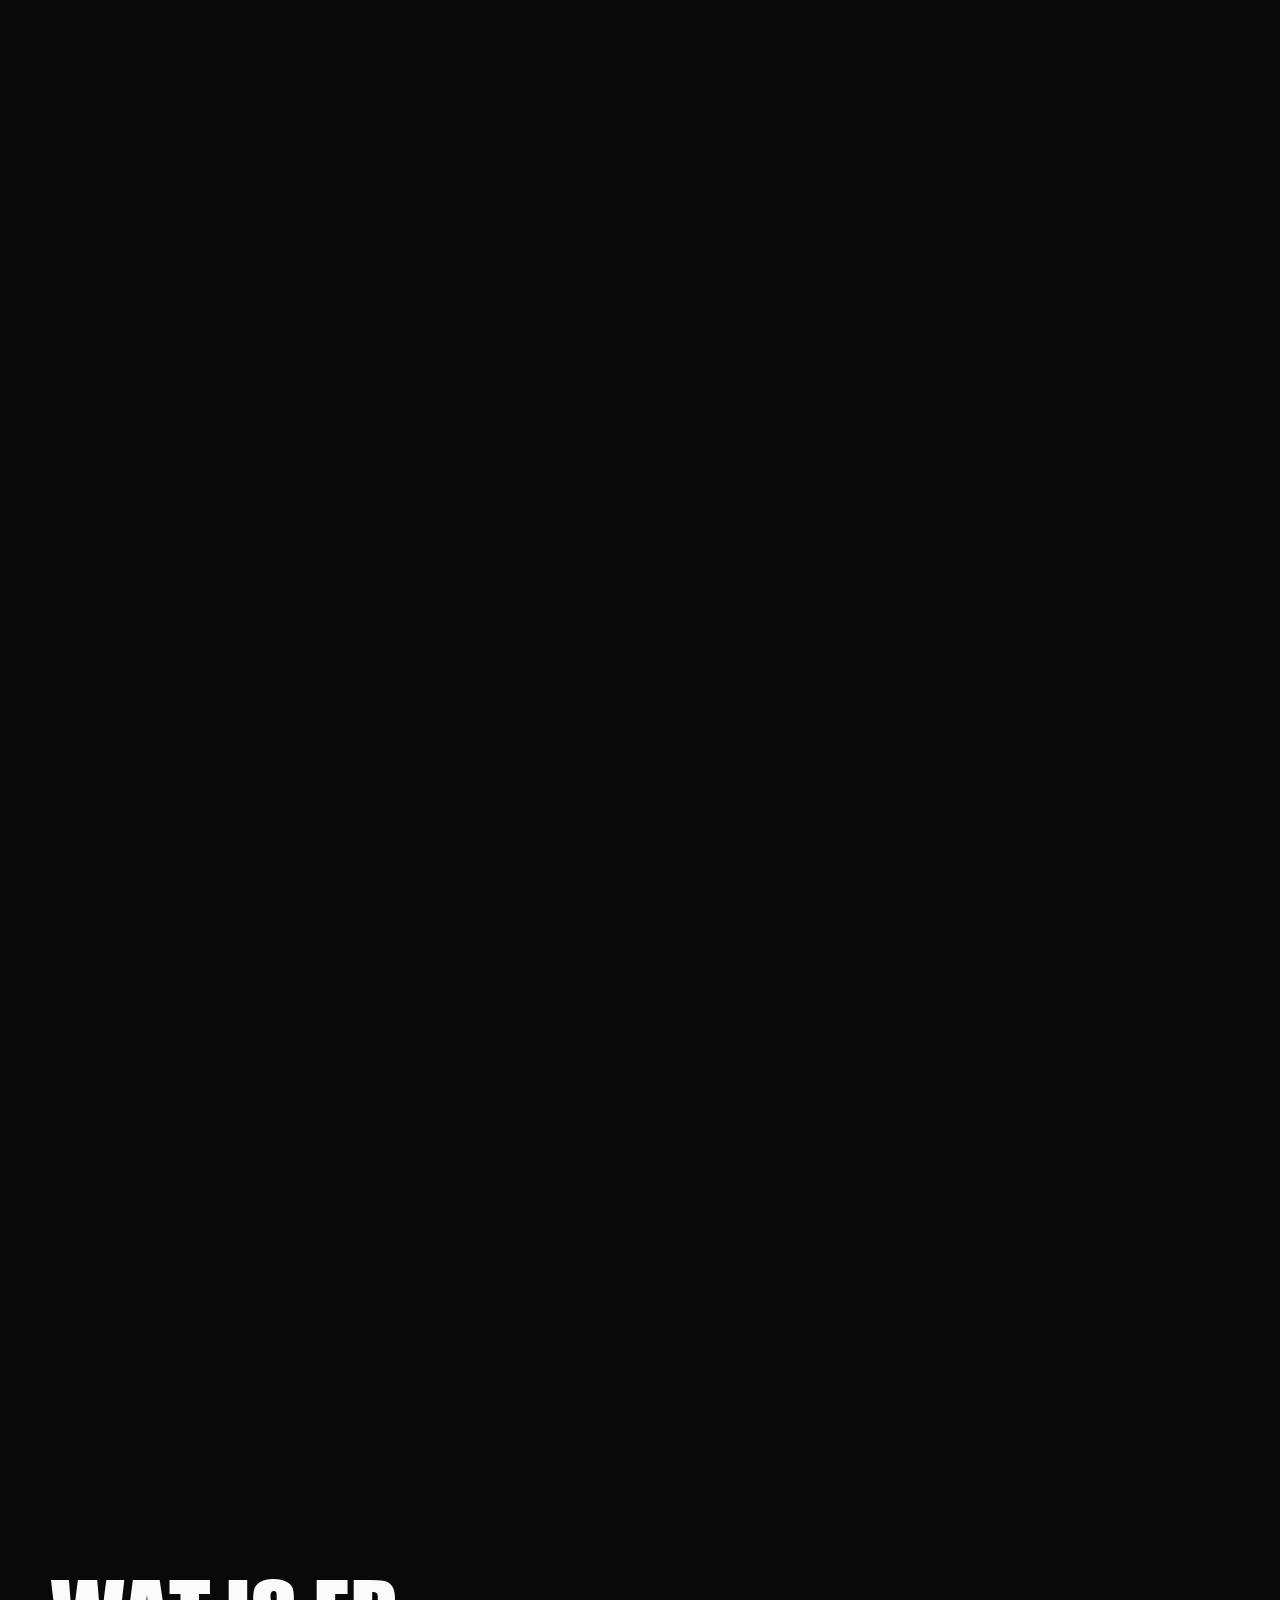
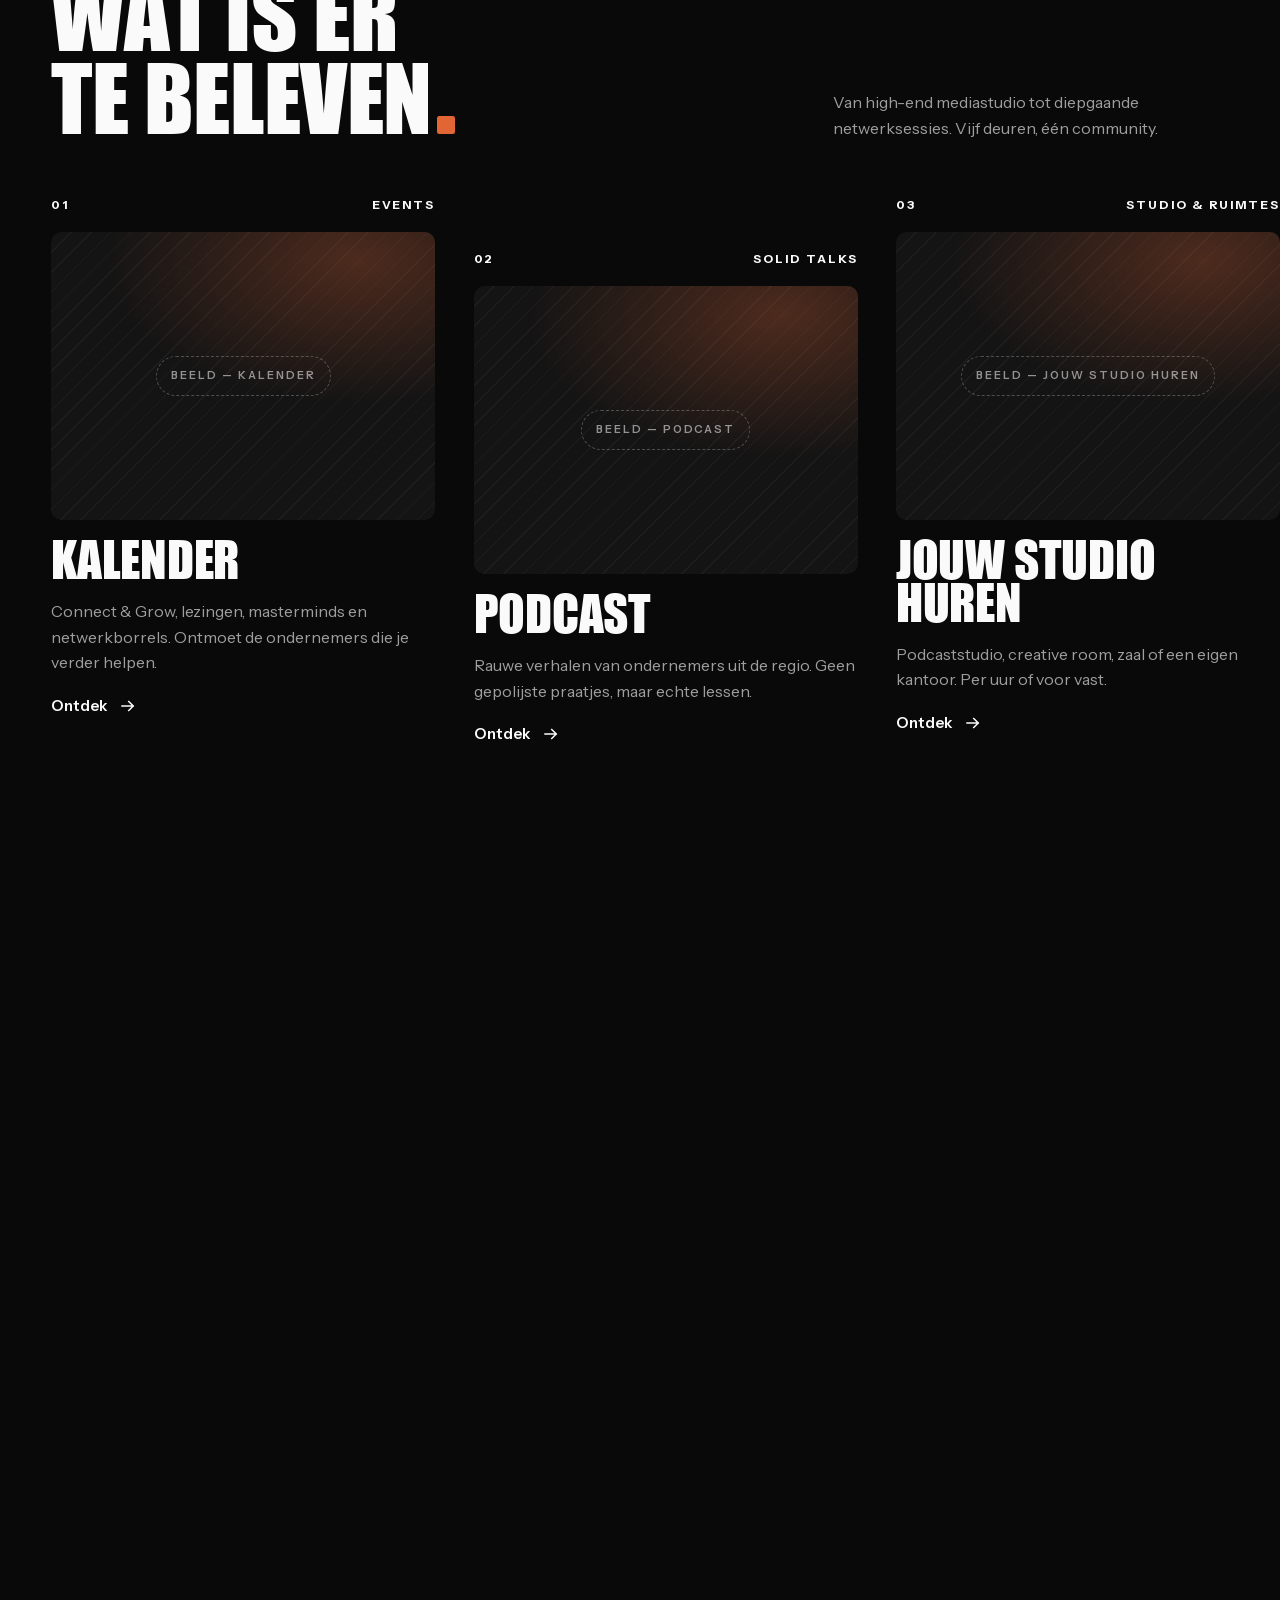
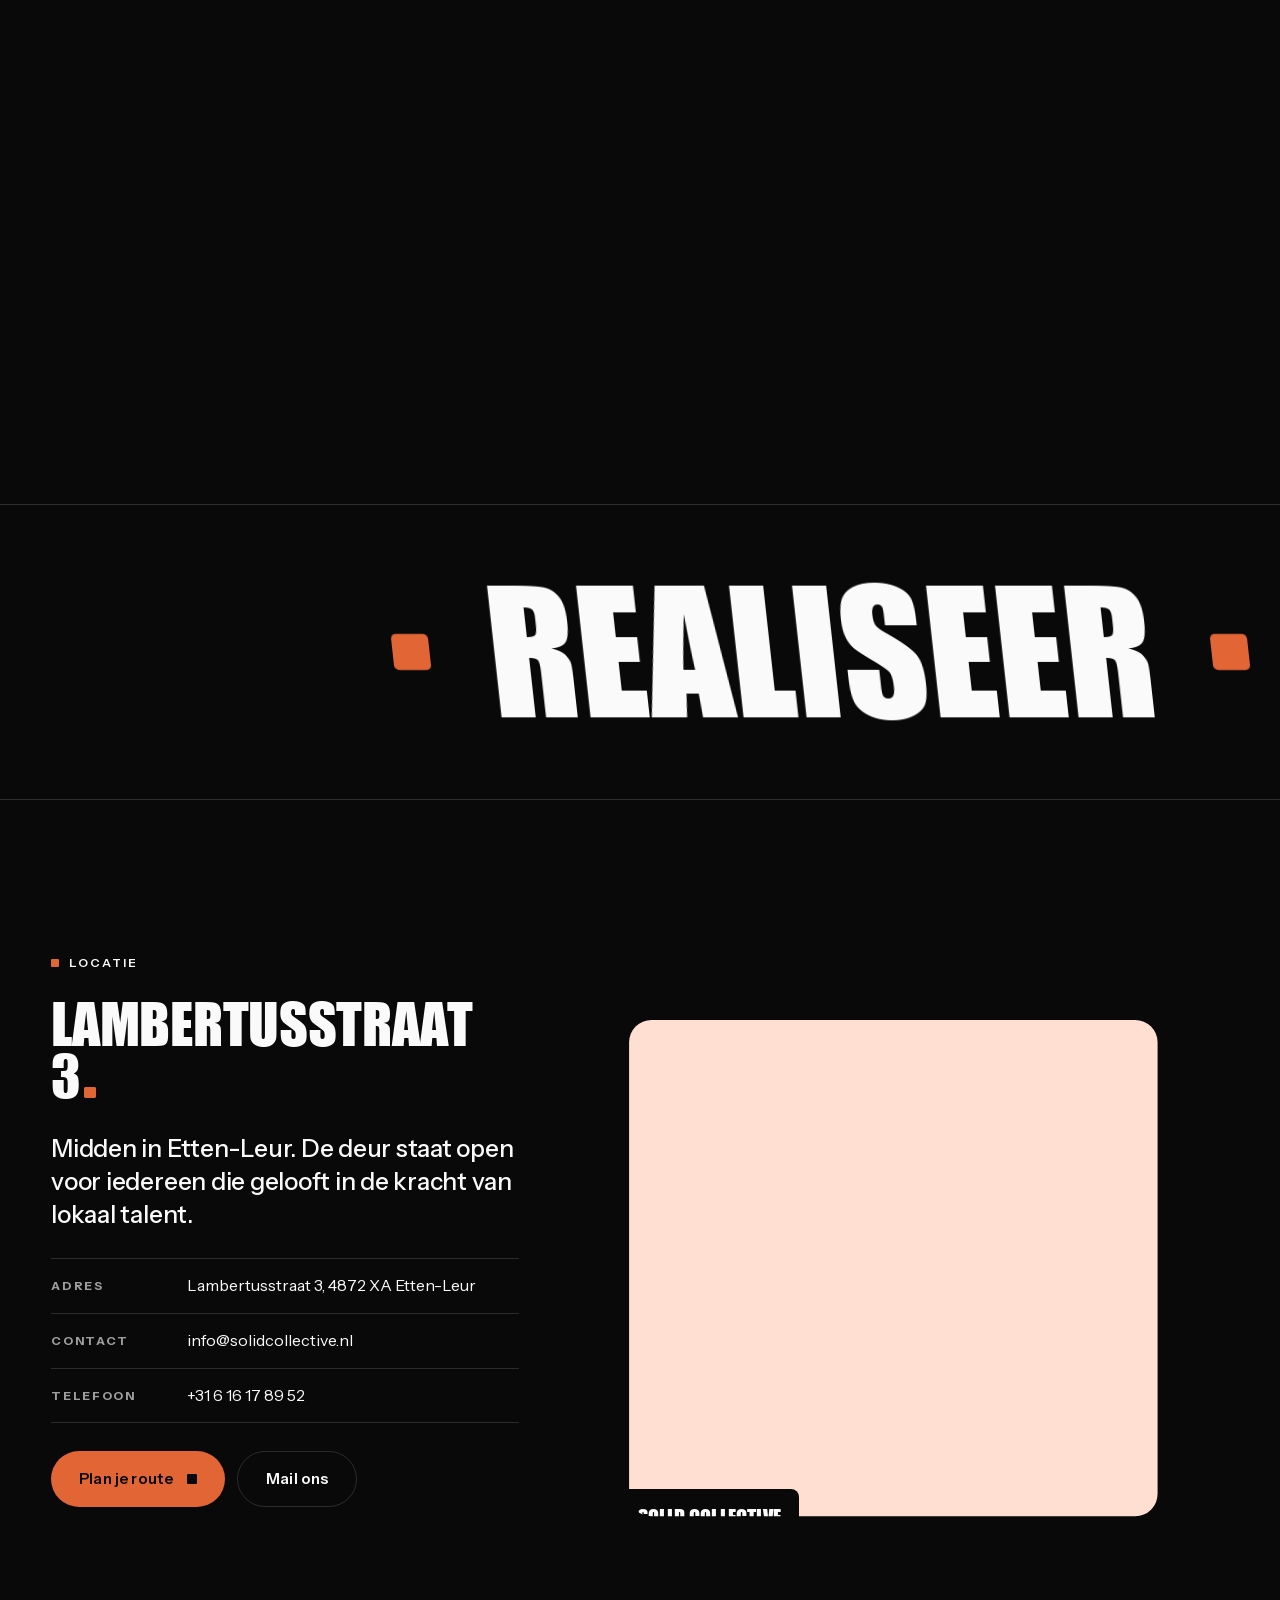
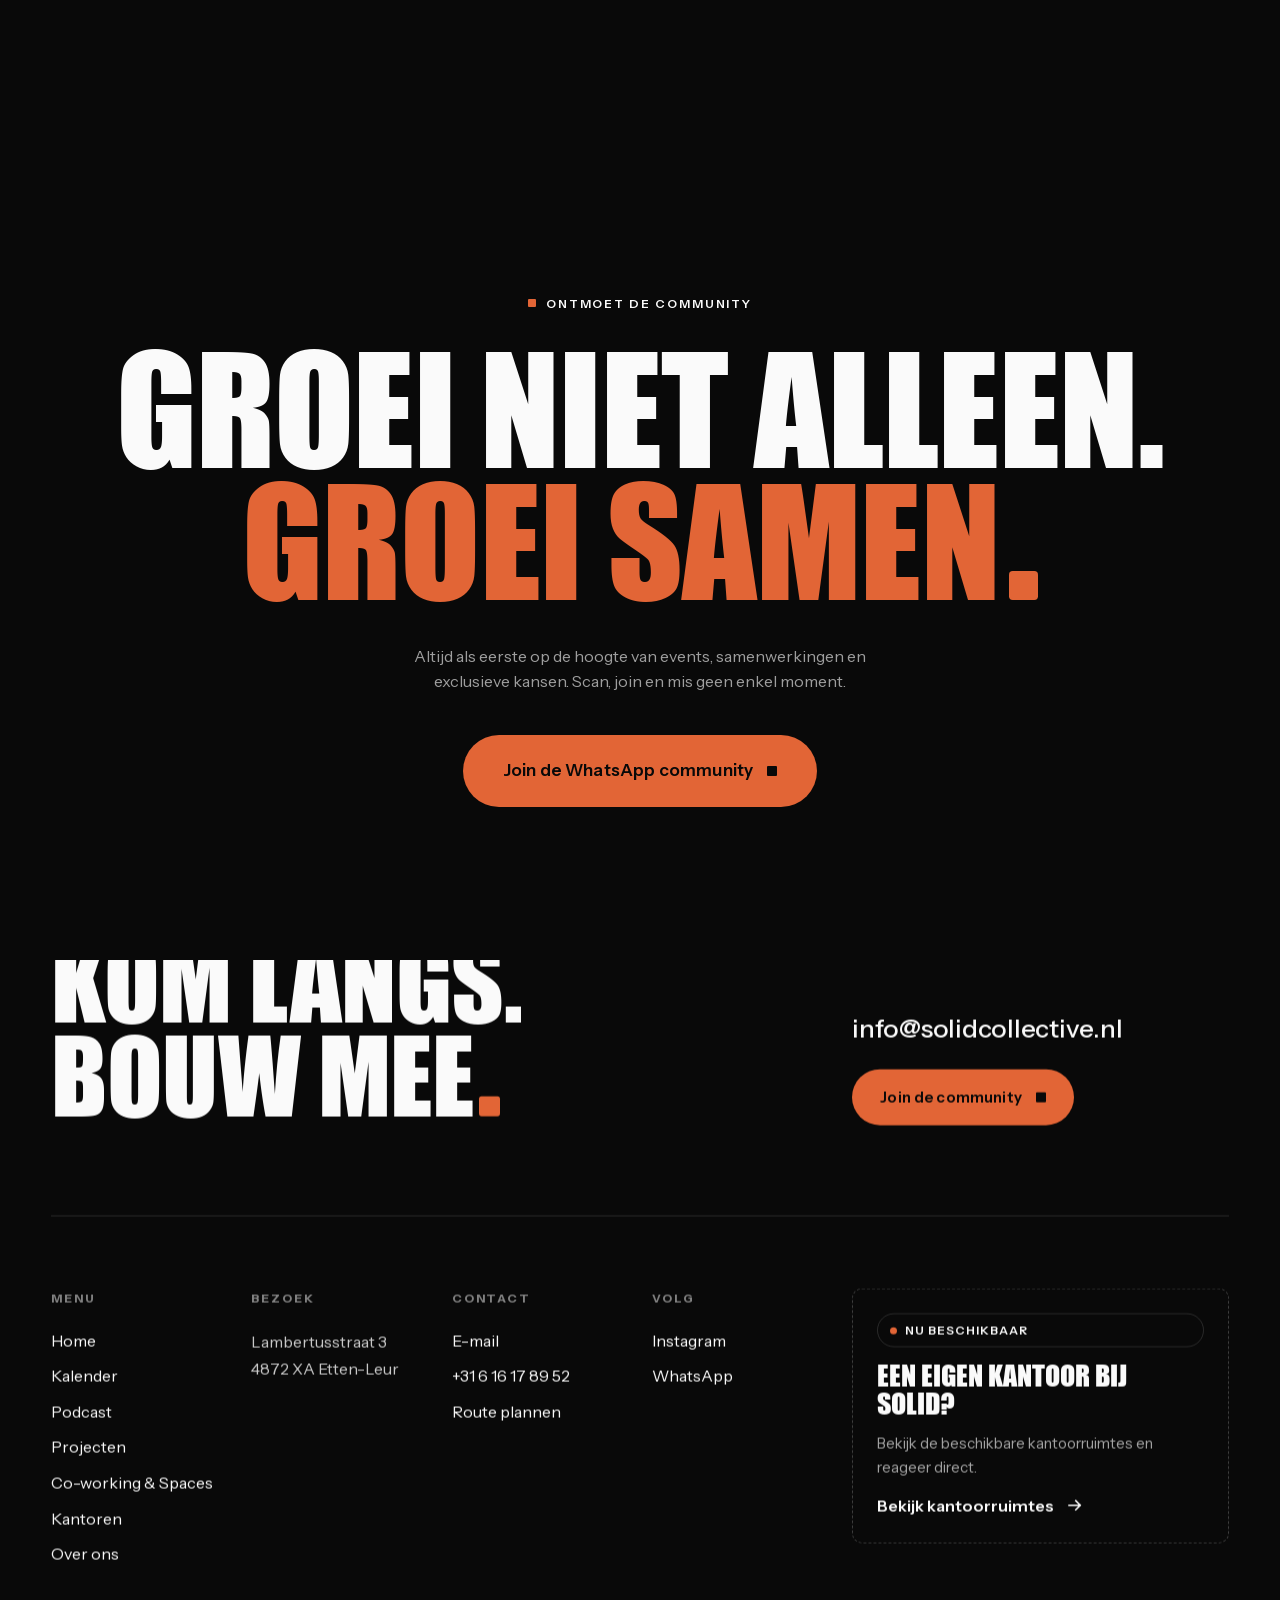
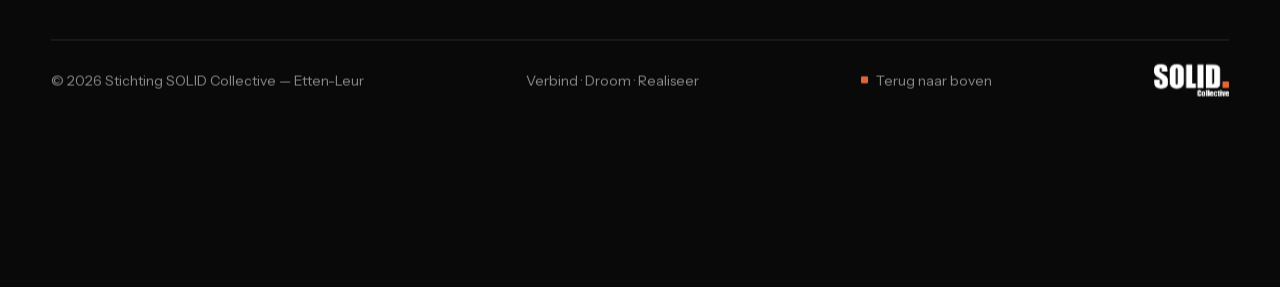
==== commit d82b44e4: "SOLID Offices: nieuwe pagina kantoren.html met interactieve plattegrond - studio-huren.html hernoemd" ====
--- a/index.html
+++ b/index.html
@@ -49,7 +49,7 @@
         <li><a class="nav__link" href="podcast.html"><span class="roll"><span data-text="Podcast">Podcast</span></span></a></li>
         <li><a class="nav__link" href="projecten.html"><span class="roll"><span data-text="Projecten">Projecten</span></span></a></li>
         <li><a class="nav__link" href="solid-flex.html"><span class="roll"><span data-text="Co-working &amp; Spaces">Co-working &amp; Spaces</span></span></a></li>
-        <li><a class="nav__link" href="studio-huren.html"><span class="roll"><span data-text="Kantoren">Kantoren</span></span></a></li>
+        <li><a class="nav__link" href="kantoren.html"><span class="roll"><span data-text="Kantoren">Kantoren</span></span></a></li>
         <li><a class="nav__link" href="achter-de-schermen.html"><span class="roll"><span data-text="Over ons">Over ons</span></span></a></li>
     </ul>
   </nav>
@@ -66,7 +66,7 @@
       <li class="menu__item"><a class="menu__link" href="podcast.html"><sup>02</sup>Podcast</a></li>
       <li class="menu__item"><a class="menu__link" href="projecten.html"><sup>03</sup>Projecten</a></li>
       <li class="menu__item"><a class="menu__link" href="solid-flex.html"><sup>04</sup>Co-working &amp; Spaces</a></li>
-      <li class="menu__item"><a class="menu__link" href="studio-huren.html"><sup>05</sup>Kantoren</a></li>
+      <li class="menu__item"><a class="menu__link" href="kantoren.html"><sup>05</sup>Kantoren</a></li>
       <li class="menu__item"><a class="menu__link" href="achter-de-schermen.html"><sup>06</sup>Over ons</a></li>
     </ul>
   </nav>
@@ -190,7 +190,7 @@
           <div class="media"><div class="ph" data-label="Beeld &mdash; Jouw studio huren"></div></div>
           <h3 class="display">Jouw studio huren</h3>
           <p>Podcaststudio, creative room, zaal of een eigen kantoor. Per uur of voor vast.</p>
-          <a class="arrow-link offer__link" href="studio-huren.html" data-title="Kantoren">Ontdek <svg viewBox="0 0 24 24" fill="none" aria-hidden="true"><path d="M4 12h15m0 0-6-6m6 6-6 6" stroke="currentColor" stroke-width="2" stroke-linecap="square"/></svg></a>
+          <a class="arrow-link offer__link" href="kantoren.html" data-title="Kantoren">Ontdek <svg viewBox="0 0 24 24" fill="none" aria-hidden="true"><path d="M4 12h15m0 0-6-6m6 6-6 6" stroke="currentColor" stroke-width="2" stroke-linecap="square"/></svg></a>
         </article>
         <article class="offer__panel">
           <div class="offer__num"><span>04</span><span>Ons verhaal</span></div>
@@ -277,7 +277,7 @@
           <li><a class="underline-link" href="podcast.html">Podcast</a></li>
           <li><a class="underline-link" href="projecten.html">Projecten</a></li>
           <li><a class="underline-link" href="solid-flex.html">Co-working &amp; Spaces</a></li>
-          <li><a class="underline-link" href="studio-huren.html">Kantoren</a></li>
+          <li><a class="underline-link" href="kantoren.html">Kantoren</a></li>
           <li><a class="underline-link" href="achter-de-schermen.html">Over ons</a></li>
           </ul>
         </div>
@@ -306,7 +306,7 @@
             <span class="pill pill--live">Nu beschikbaar</span>
             <h3>Een eigen kantoor bij SOLID?</h3>
             <p>Bekijk de beschikbare kantoorruimtes en reageer direct.</p>
-            <a class="arrow-link" href="studio-huren.html#kantoren" data-title="Kantoren">Bekijk kantoorruimtes <svg viewBox="0 0 24 24" fill="none" aria-hidden="true"><path d="M4 12h15m0 0-6-6m6 6-6 6" stroke="currentColor" stroke-width="2" stroke-linecap="square"/></svg></a>
+            <a class="arrow-link" href="kantoren.html" data-title="Kantoren">Bekijk kantoorruimtes <svg viewBox="0 0 24 24" fill="none" aria-hidden="true"><path d="M4 12h15m0 0-6-6m6 6-6 6" stroke="currentColor" stroke-width="2" stroke-linecap="square"/></svg></a>
           </div>
         </div>
       </div>
--- a/css/style.css
+++ b/css/style.css
@@ -1334,6 +1334,159 @@
 .project__body p { color: var(--muted); max-width: 52ch; }
 .project .arrow-link[aria-disabled="true"] { opacity: .5; pointer-events: none; }
 
+/* Plattegrond: SVG met legenda (Offices) */
+.floorplan {
+  display: grid;
+  grid-template-columns: repeat(12, minmax(0, 1fr));
+  gap: 24px;
+  align-items: start;
+}
+.floorplan__map { grid-column: 1 / span 7; display: grid; gap: 24px; }
+.fp-preview { grid-column: 8 / span 5; position: sticky; top: 110px; margin: 0; }
+.fp { display: block; width: 100%; height: auto; max-height: 82vh; }
+.fp text { font-family: var(--font-body); font-weight: 600; text-anchor: middle; fill: var(--fg); pointer-events: none; }
+.fp .fp__sub { font-weight: 400; fill: var(--muted); }
+.fp__room rect, .fp__room polygon { stroke: var(--fg); stroke-width: 3; stroke-linejoin: miter; transition: fill var(--dur) var(--ease-out); }
+.fp__room--use :is(rect, polygon) { fill: rgba(226, 101, 54, .2); }
+.fp__room--neutral :is(rect, polygon) { fill: rgba(9, 9, 9, .04); }
+.fp__room--blank :is(rect, polygon) { fill: rgba(9, 9, 9, .3); }
+.fp__room--tenant :is(rect, polygon) { fill: url(#fp-stripes); }
+.fp__room--tenant text { paint-order: stroke; stroke: #FAFAFA; stroke-width: 8px; stroke-linejoin: round; }
+.fp__room--neighbour :is(rect, polygon) { fill: transparent; stroke-dasharray: 10 8; }
+.fp__room--garden :is(rect, polygon) { fill: rgba(9, 9, 9, .02); stroke-dasharray: 2 8; stroke-linecap: round; }
+.fp__room--garden text { font-weight: 400; font-style: italic; fill: var(--muted); }
+.fp__room--avail :is(rect, polygon) { fill: var(--orange); }
+.fp__room--avail text { fill: var(--black); }
+.fp__room--avail .fp__sub { fill: rgba(9, 9, 9, .7); }
+.fp a { cursor: pointer; outline: none; }
+.fp a:hover .fp__room--avail :is(rect, polygon),
+.fp a:focus-visible .fp__room--avail :is(rect, polygon) { fill: var(--black); }
+.fp a:hover .fp__room--avail text,
+.fp a:focus-visible .fp__room--avail text { fill: var(--white); }
+.fp__stairs path, .fp__room--stairs path { stroke: rgba(9, 9, 9, .35); stroke-width: 1.5; fill: none; }
+.fp__room--stairs text { paint-order: stroke; stroke: #F6DDD3; stroke-width: 8px; stroke-linejoin: round; }
+.fp__stairs text { font-weight: 400; fill: var(--muted); }
+.fp__entry path { stroke: var(--accent-text); stroke-width: 5; fill: none; stroke-linecap: square; }
+.fp__entry text { fill: var(--accent-text); text-anchor: start; }
+
+.fp-legend { display: flex; flex-wrap: wrap; gap: 10px 24px; font-size: .875rem; color: var(--muted); }
+.fp-legend li { display: flex; align-items: center; gap: 12px; }
+.fp-legend__swatch { width: 18px; height: 18px; border-radius: 3px; flex-shrink: 0; }
+.fp-legend__swatch--avail { background: var(--orange); }
+.fp-legend__swatch--use { background: rgba(226, 101, 54, .2); border: 1px solid var(--fg); }
+.fp-legend__swatch--tenant { background: repeating-linear-gradient(45deg, rgba(9, 9, 9, .25) 0 4px, transparent 4px 10px); border: 1px solid var(--fg); }
+.fp-legend__swatch--neighbour { border: 2px dashed var(--fg); }
+.fp-preview .media { aspect-ratio: 4 / 3; }
+.fp-preview .media > * { animation: fp-fade .35s var(--ease-out); }
+@keyframes fp-fade { from { opacity: 0; } to { opacity: 1; } }
+.fp-preview figcaption { display: grid; gap: 8px; margin-top: 20px; }
+.fp-preview__title { font-family: var(--font-display); font-size: clamp(1.75rem, 2.6vw, 2.5rem); line-height: 1; text-transform: uppercase; }
+.fp-preview__text { color: var(--muted); max-width: 44ch; }
+.fp [data-fp-title] { cursor: pointer; }
+.fp g[data-fp-title]:not(.fp__room--avail):hover :is(rect, polygon),
+.fp g.is-active:not(.fp__room--avail) :is(rect, polygon) { fill: rgba(9, 9, 9, .3); }
+.fp g.fp__room--use:hover :is(rect, polygon),
+.fp g.fp__room--use.is-active :is(rect, polygon) { fill: rgba(226, 101, 54, .45); }
+.fp g.fp__room--avail.is-active :is(rect, polygon) { fill: var(--black); }
+.fp g.fp__room--avail.is-active text { fill: var(--white); }
+.fp__room--stairs .fp__stairs-arrow { stroke: var(--fg); stroke-width: 2.5; stroke-linecap: square; }
+
+.fp-video { margin-top: clamp(48px, 8vh, 96px); }
+
+/* Kantoren: twee kaarten naast elkaar (Offices) */
+.offices {
+  display: grid;
+  grid-template-columns: repeat(2, minmax(0, 1fr));
+  gap: clamp(24px, 3vw, 48px);
+  margin-top: clamp(64px, 10vh, 120px);
+}
+.office { display: flex; flex-direction: column; align-items: flex-start; gap: 16px; scroll-margin-top: 120px; }
+.office .media { width: 100%; aspect-ratio: 3 / 2; margin-bottom: 8px; }
+.office__head { display: flex; justify-content: space-between; align-items: baseline; gap: 16px; width: 100%; }
+.office__title { font-family: var(--font-display); font-weight: 400; font-size: clamp(1.75rem, 2.8vw, 2.75rem); text-transform: uppercase; line-height: 1; }
+.office__price { font-family: var(--font-display); font-size: clamp(1.75rem, 2.8vw, 2.75rem); line-height: 1; color: var(--accent-text); white-space: nowrap; }
+.office__price small { font-family: var(--font-body); font-size: .875rem; color: var(--muted); margin-left: 6px; }
+.office p { color: var(--muted); max-width: 48ch; }
+.office .btn { margin-top: 8px; }
+
+/* Videokaart: brede kaart die de staande video in een pop-up opent (Offices) */
+.video-card {
+  position: relative;
+  display: grid;
+  grid-template-columns: auto 1fr auto;
+  align-items: center;
+  gap: clamp(20px, 3vw, 48px);
+  width: 100%;
+  padding: clamp(20px, 3vw, 40px);
+  overflow: hidden;
+  text-align: left;
+  color: var(--white);
+  background: var(--black-2);
+  border-radius: var(--radius);
+  isolation: isolate;
+  cursor: pointer;
+}
+.video-card__bg { position: absolute; inset: -40px; z-index: -1; background-size: cover; background-position: center; filter: blur(40px) brightness(.45); transform: scale(1.1); transition: transform 1.2s var(--ease-out); }
+.video-card:hover .video-card__bg { transform: scale(1.2); }
+.video-card__poster { width: clamp(90px, 12vw, 150px); aspect-ratio: 9 / 16; object-fit: cover; border-radius: var(--radius-sm); }
+.video-card__text { display: grid; gap: 12px; }
+.video-card__text .label { color: rgba(250, 250, 250, .72); }
+.video-card__title { font-family: var(--font-display); font-size: clamp(2rem, 4.4vw, 4.5rem); line-height: .95; text-transform: uppercase; }
+.video-card__play { display: grid; place-items: center; width: clamp(64px, 8vw, 104px); aspect-ratio: 1; border-radius: 50%; background: var(--orange); color: var(--black); transition: transform var(--dur) var(--ease-out); }
+.video-card__play svg { width: 40%; height: 40%; }
+.video-card:hover .video-card__play { transform: scale(1.08); }
+
+.video-modal { padding: 0; border: 0; background: transparent; max-width: none; max-height: none; overflow: visible; }
+.video-modal::backdrop { background: rgba(9, 9, 9, .9); }
+.video-modal video { display: block; height: min(86vh, 177.7vw); width: auto; aspect-ratio: 9 / 16; border-radius: var(--radius); background: var(--black); }
+.video-modal__close { position: absolute; top: -8px; right: -56px; width: 44px; height: 44px; border-radius: 50%; background: var(--white); color: var(--black); font-size: 1.75rem; line-height: 1; }
+
+/* Buren: kleine vermelding onder de huurders (Offices) */
+.neighbours {
+  display: grid;
+  grid-template-columns: repeat(12, minmax(0, 1fr));
+  gap: 16px 24px;
+  margin-top: clamp(64px, 10vh, 120px);
+  padding-top: 32px;
+  border-top: 1px solid var(--line);
+}
+.neighbours .label { grid-column: 1 / span 4; }
+.neighbours p { grid-column: 6 / span 7; color: var(--muted); max-width: 60ch; }
+.neighbours strong { color: var(--fg); }
+.project .board-quote { height: auto; }
+
+/* Praktisch + FAQ (Offices) */
+.faq-wrap {
+  display: grid;
+  grid-template-columns: repeat(12, minmax(0, 1fr));
+  gap: 48px 24px;
+  align-items: start;
+}
+.facts { grid-column: 1 / span 4; display: grid; gap: 32px; justify-items: start; }
+.facts dl { display: grid; gap: 24px; margin: 0; }
+.facts dt { font-size: var(--fs-label); font-weight: 700; letter-spacing: .16em; text-transform: uppercase; color: var(--muted); margin-bottom: 6px; }
+.facts dd { margin: 0; }
+.faq { grid-column: 6 / span 7; border-top: 1px solid var(--line); }
+.faq__item { border-bottom: 1px solid var(--line); }
+.faq__item summary {
+  display: flex;
+  justify-content: space-between;
+  align-items: center;
+  gap: 24px;
+  padding: 22px 0;
+  font-size: clamp(1.0625rem, 1.4vw, 1.25rem);
+  font-weight: 600;
+  cursor: pointer;
+  list-style: none;
+}
+.faq__item summary::-webkit-details-marker { display: none; }
+.faq__icon { position: relative; width: 16px; height: 16px; flex-shrink: 0; }
+.faq__icon::before,
+.faq__icon::after { content: ""; position: absolute; inset: 7px 0 auto; height: 2px; background: var(--accent); transition: transform var(--dur) var(--ease-out); }
+.faq__icon::after { transform: rotate(90deg); }
+.faq__item[open] .faq__icon::after { transform: rotate(0deg); }
+.faq__item p { padding: 0 0 24px; color: var(--muted); max-width: 60ch; }
+
 /* Callout: opvallende regel met knop onder een blok */
 .callout {
   display: flex;
@@ -1602,6 +1755,17 @@
   .row > :last-child { grid-column: 2; justify-self: start; }
 
   .section-head { flex-direction: column; align-items: flex-start; }
+  .facts,
+  .faq { grid-column: 1 / -1; }
+  .neighbours .label,
+  .neighbours p { grid-column: 1 / -1; }
+  .floorplan__map,
+  .fp-preview { grid-column: 1 / -1; }
+  .fp-preview { position: static; }
+  .offices { grid-template-columns: 1fr; }
+  .video-card { grid-template-columns: auto 1fr; }
+  .video-card__play { grid-column: 1 / -1; justify-self: start; width: 64px; }
+  .video-modal__close { right: 8px; top: 8px; }
   .project .media,
   .project__body,
   .project:nth-child(even) .media,
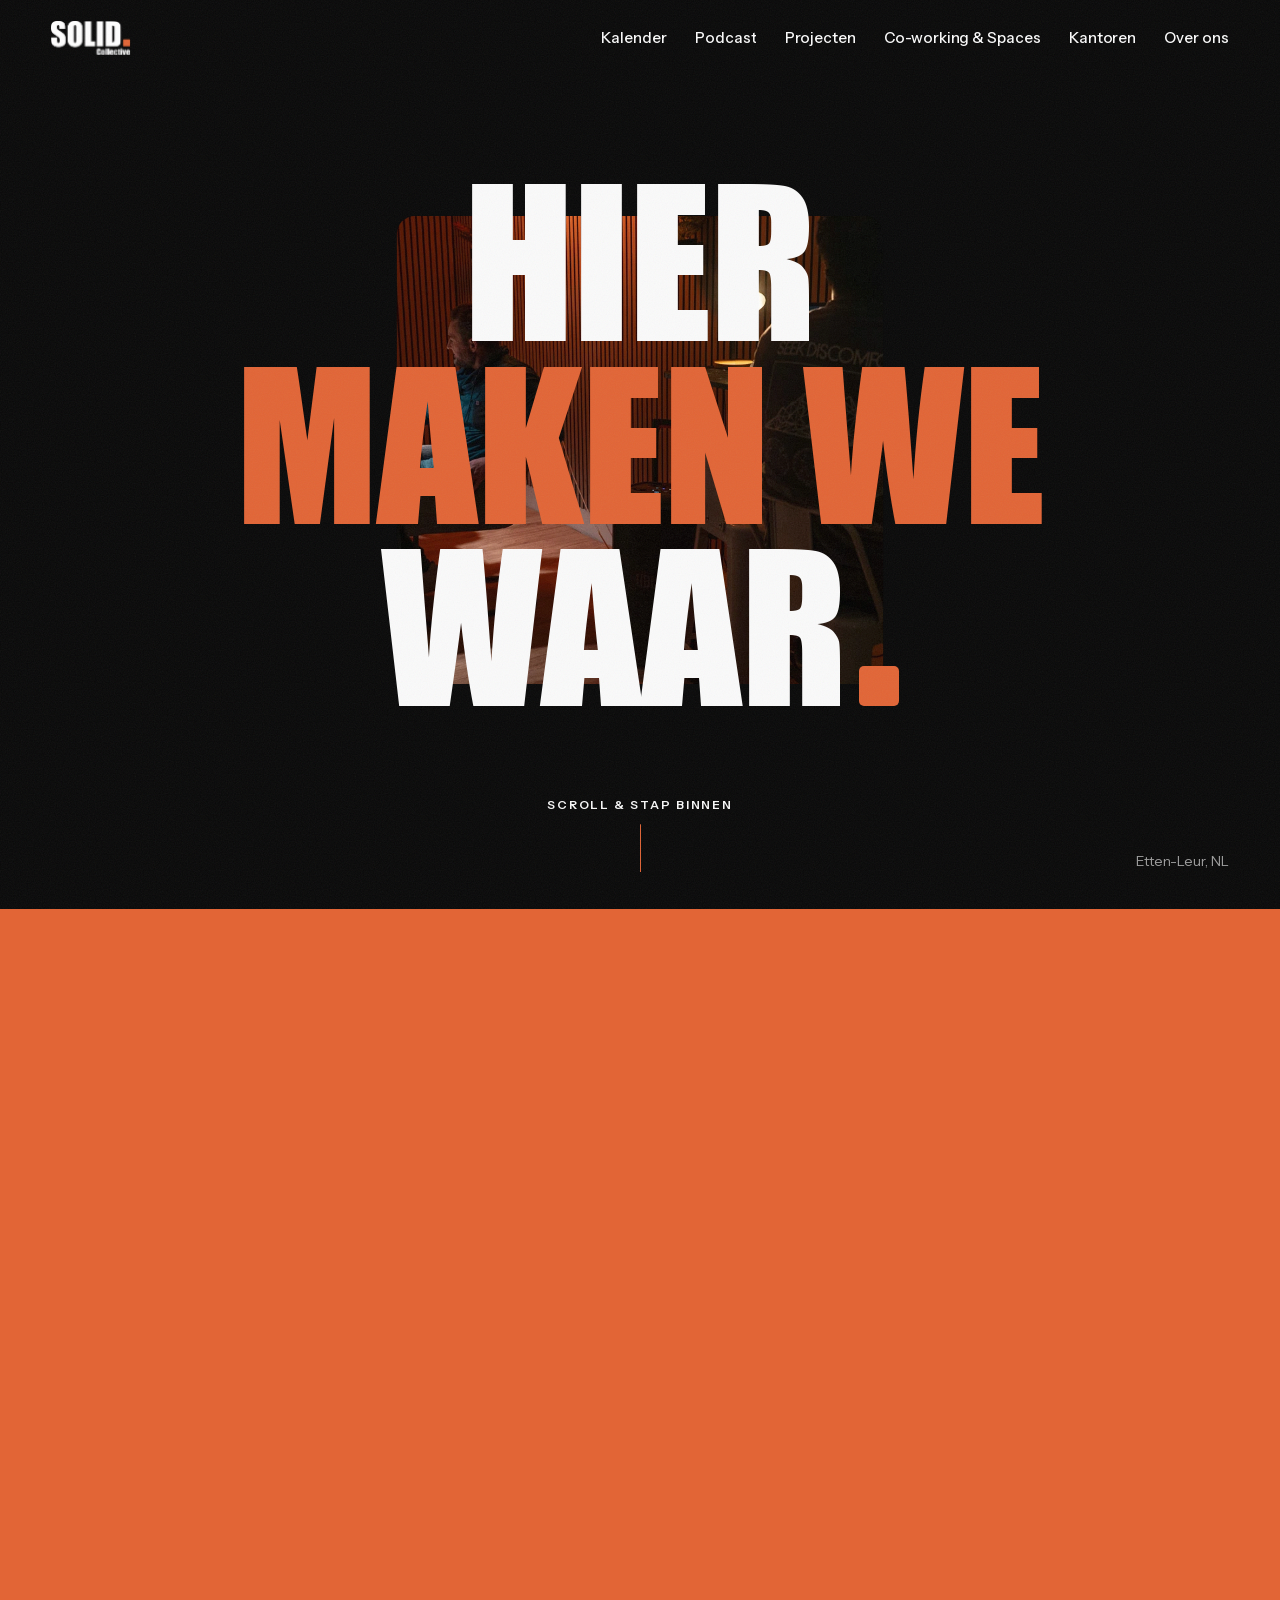
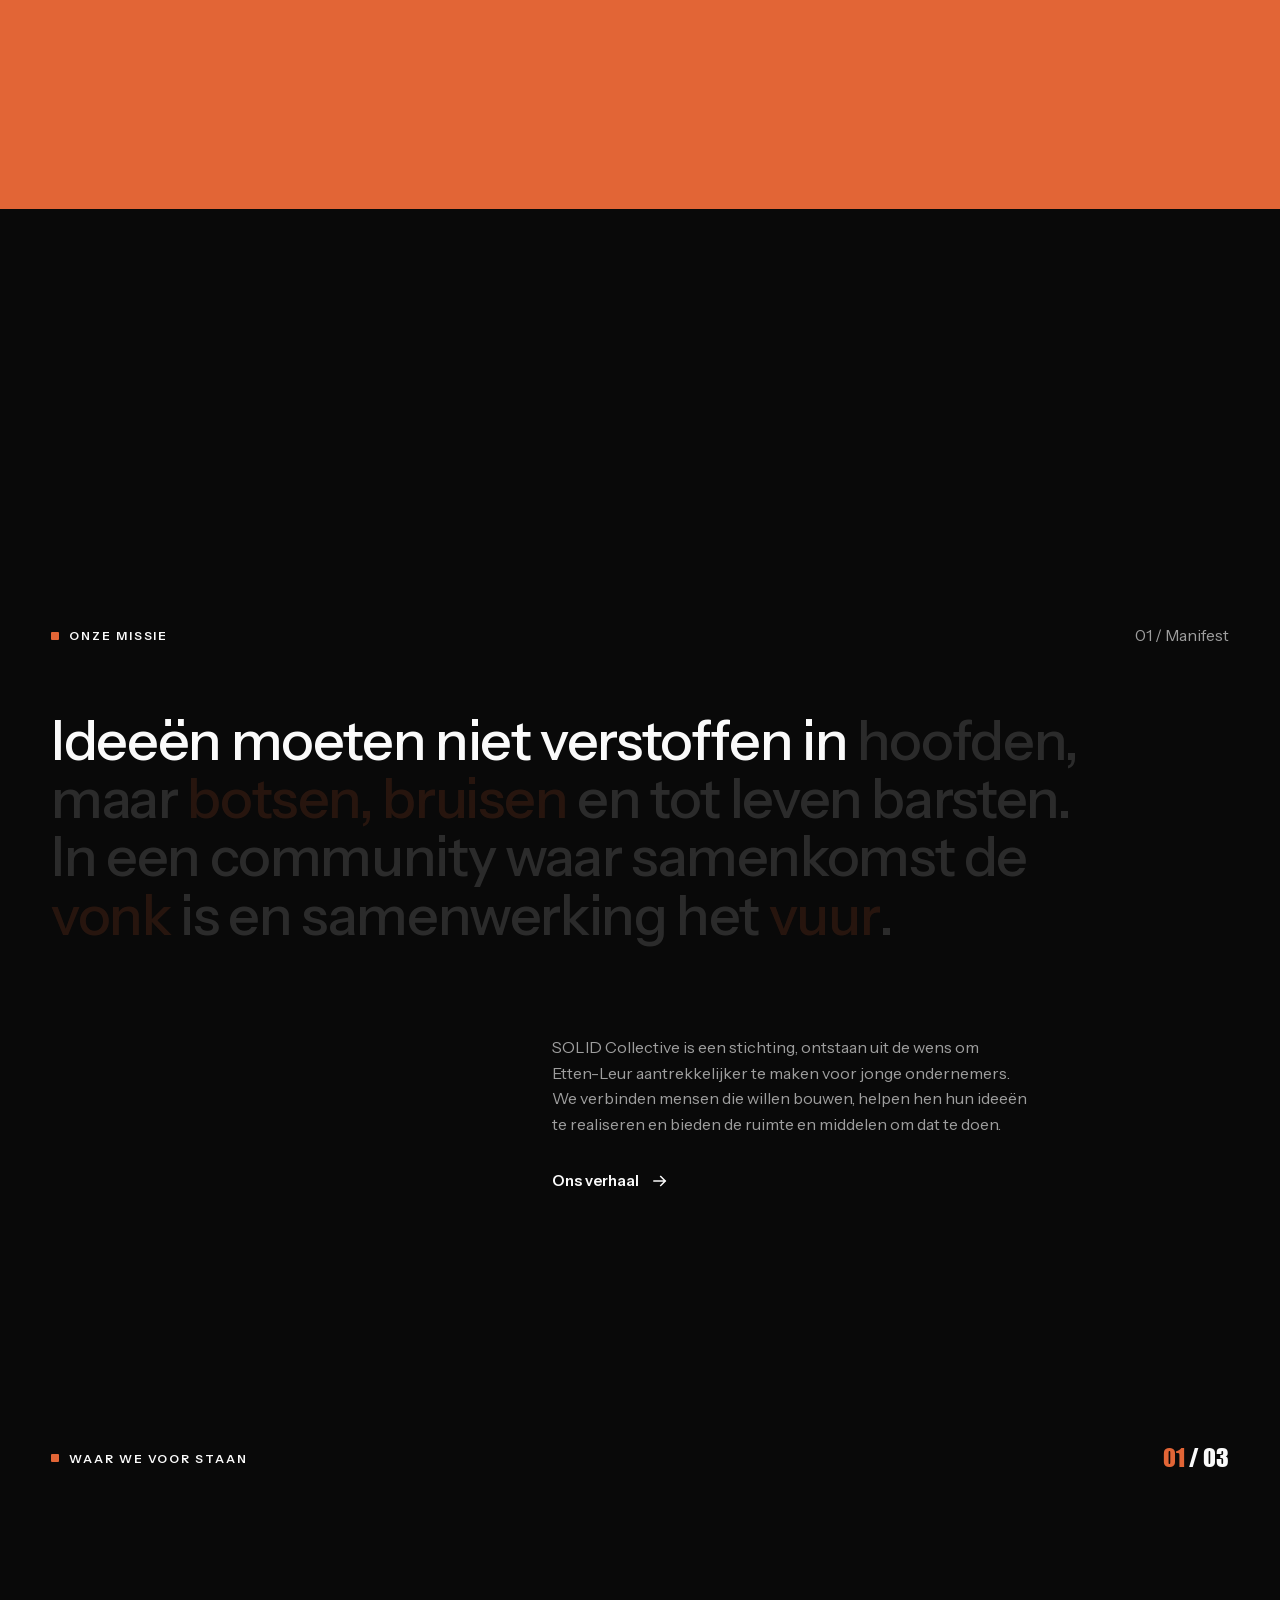
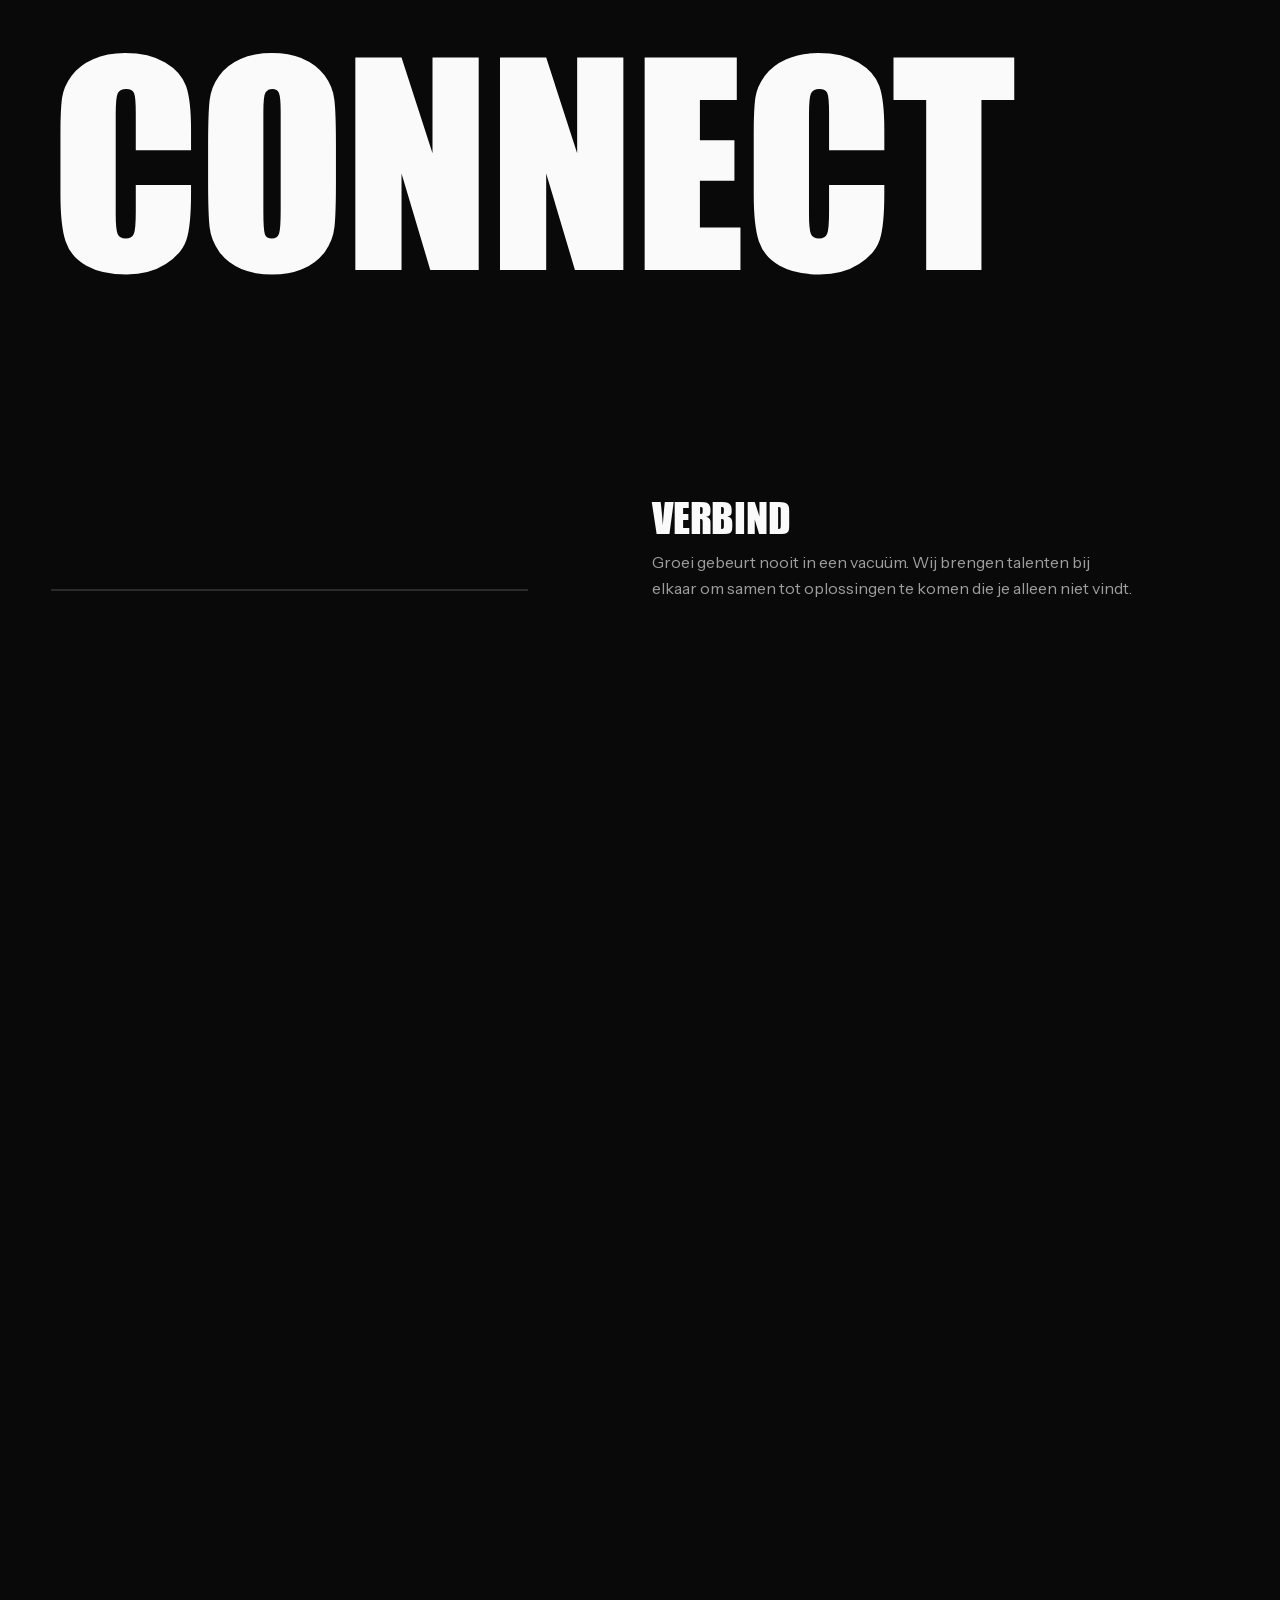
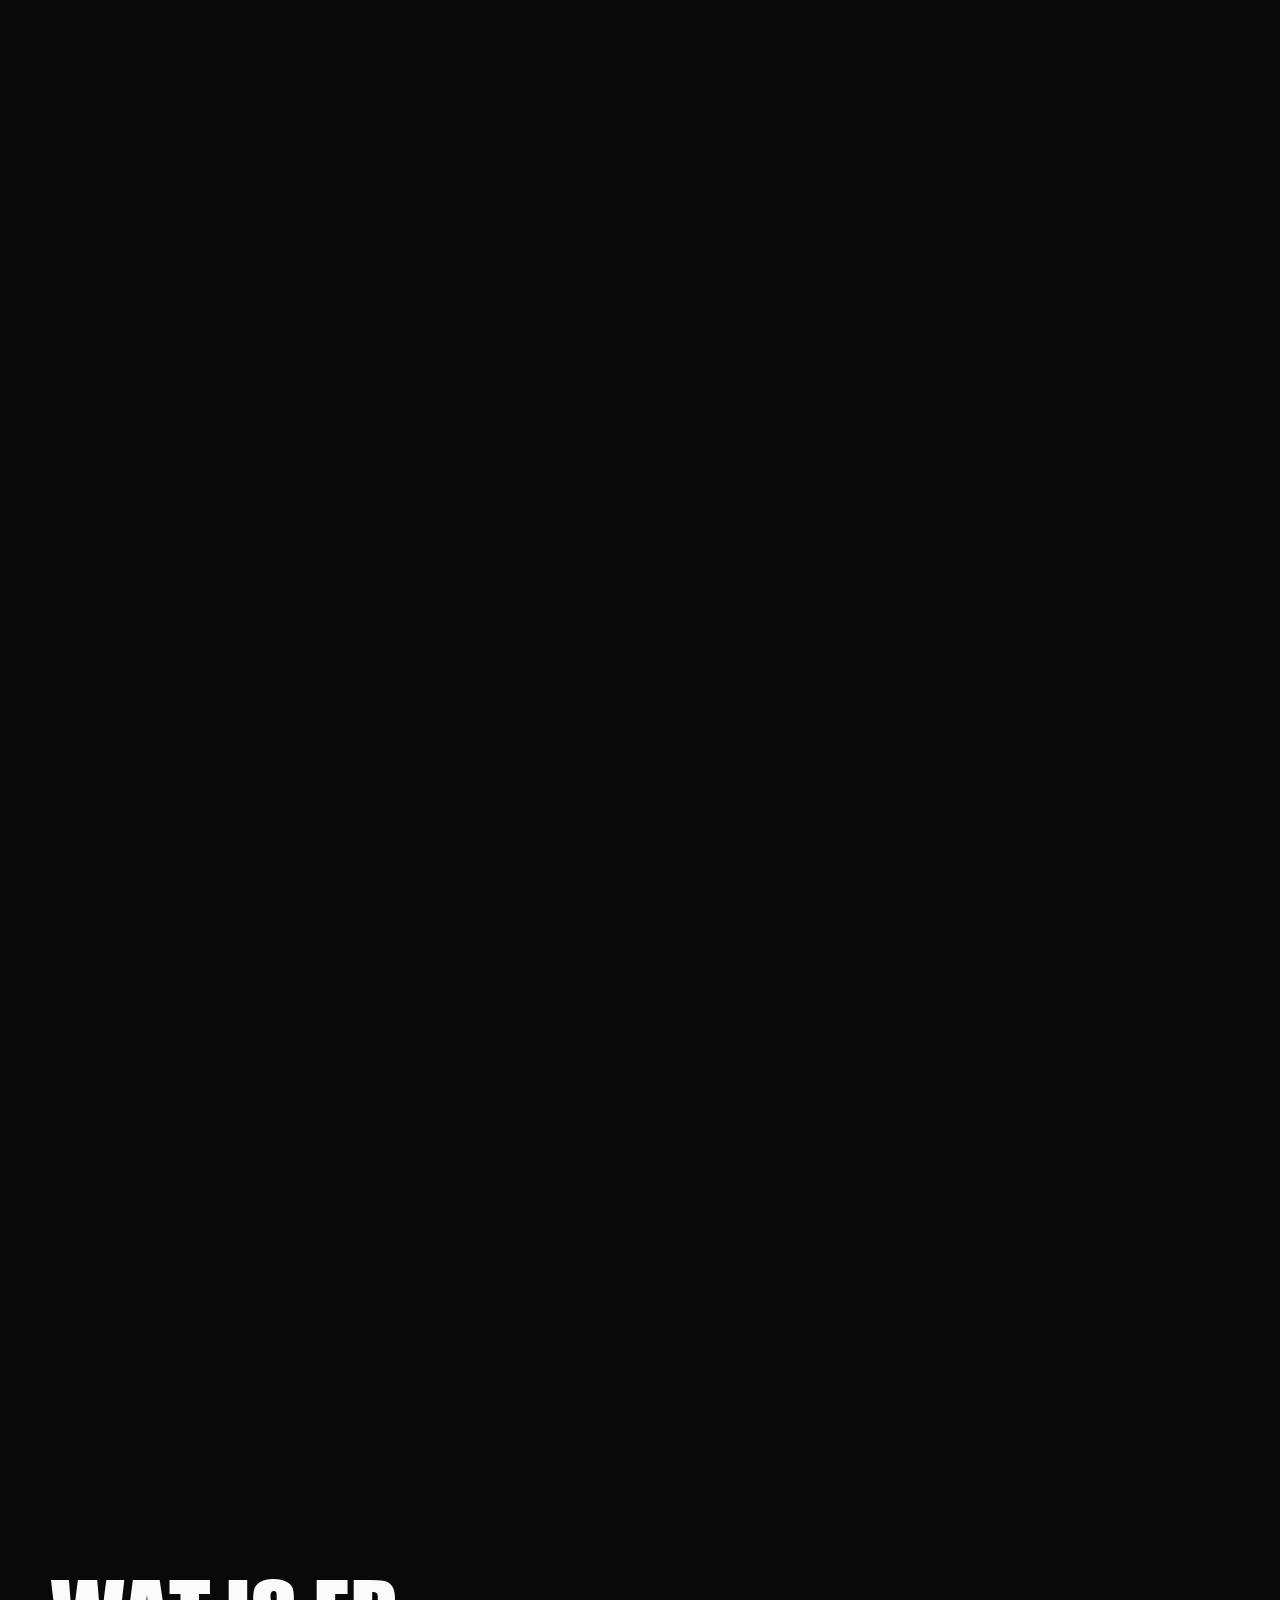
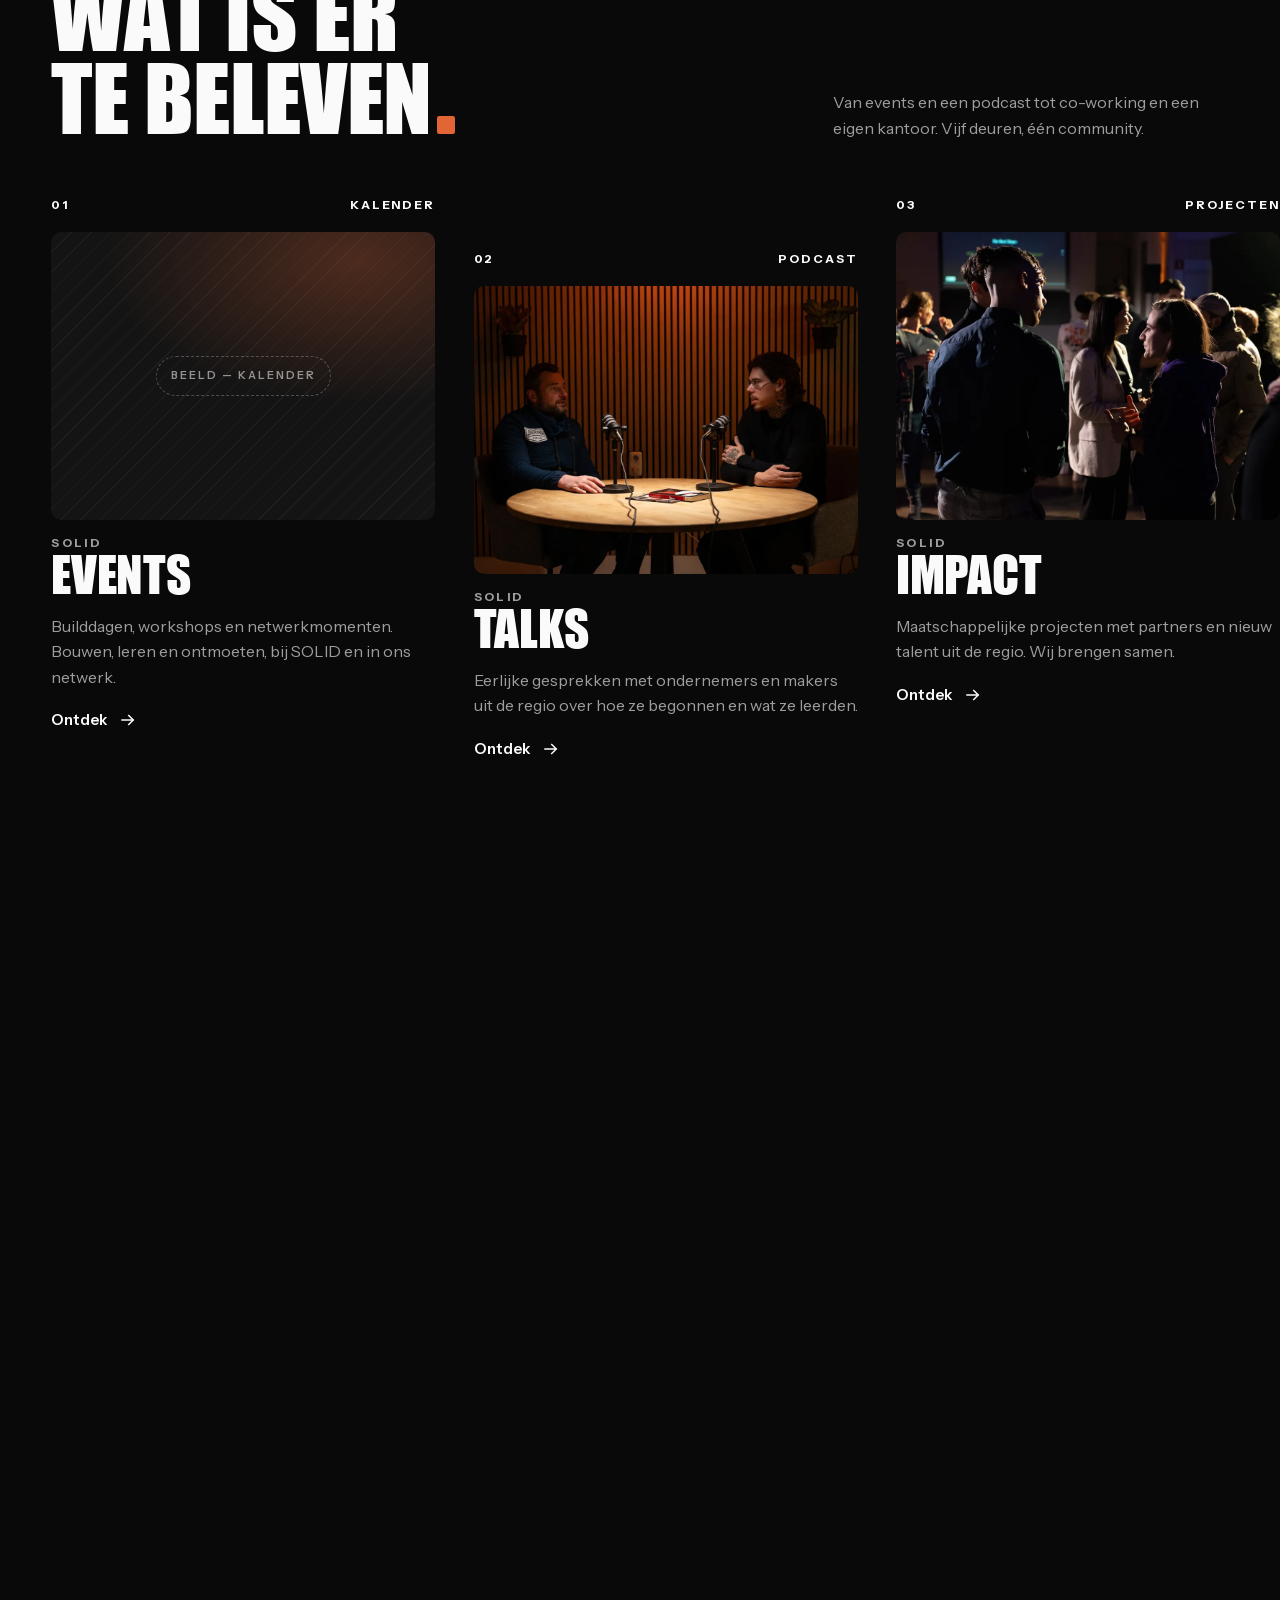
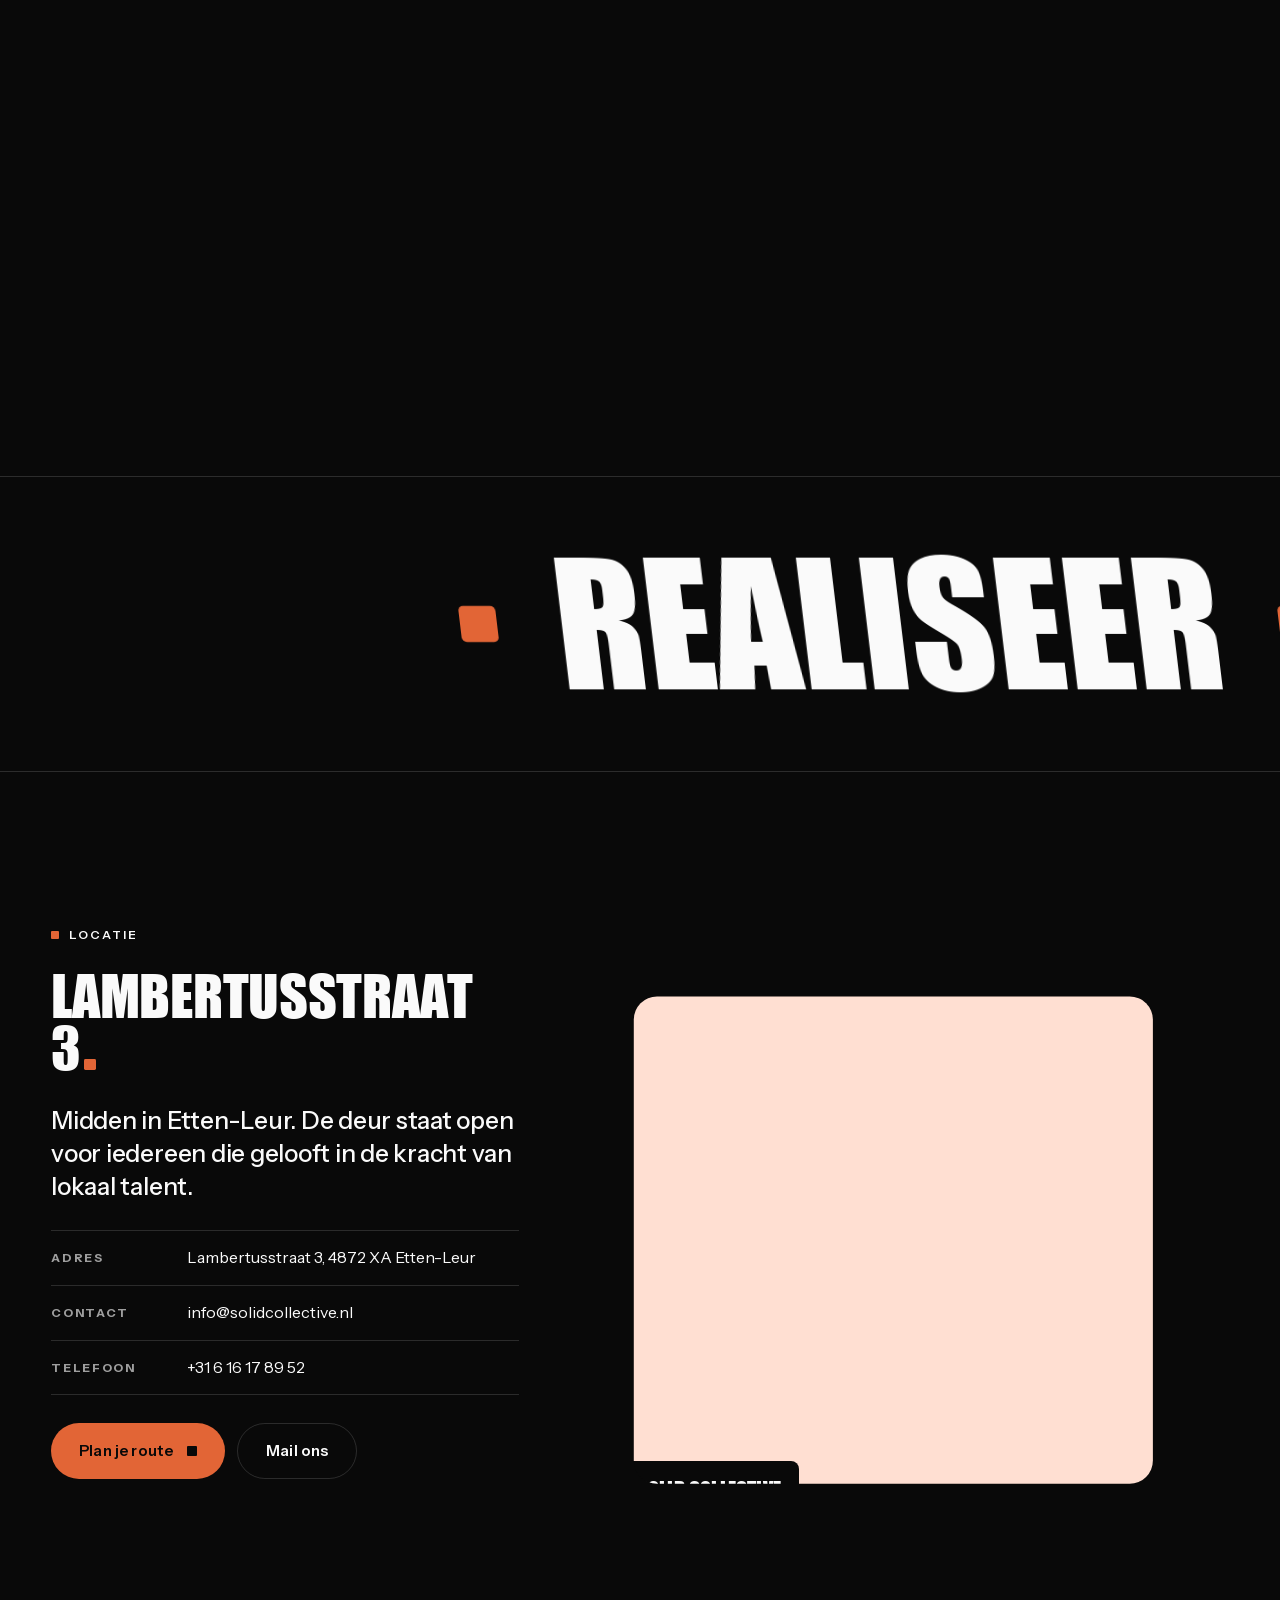
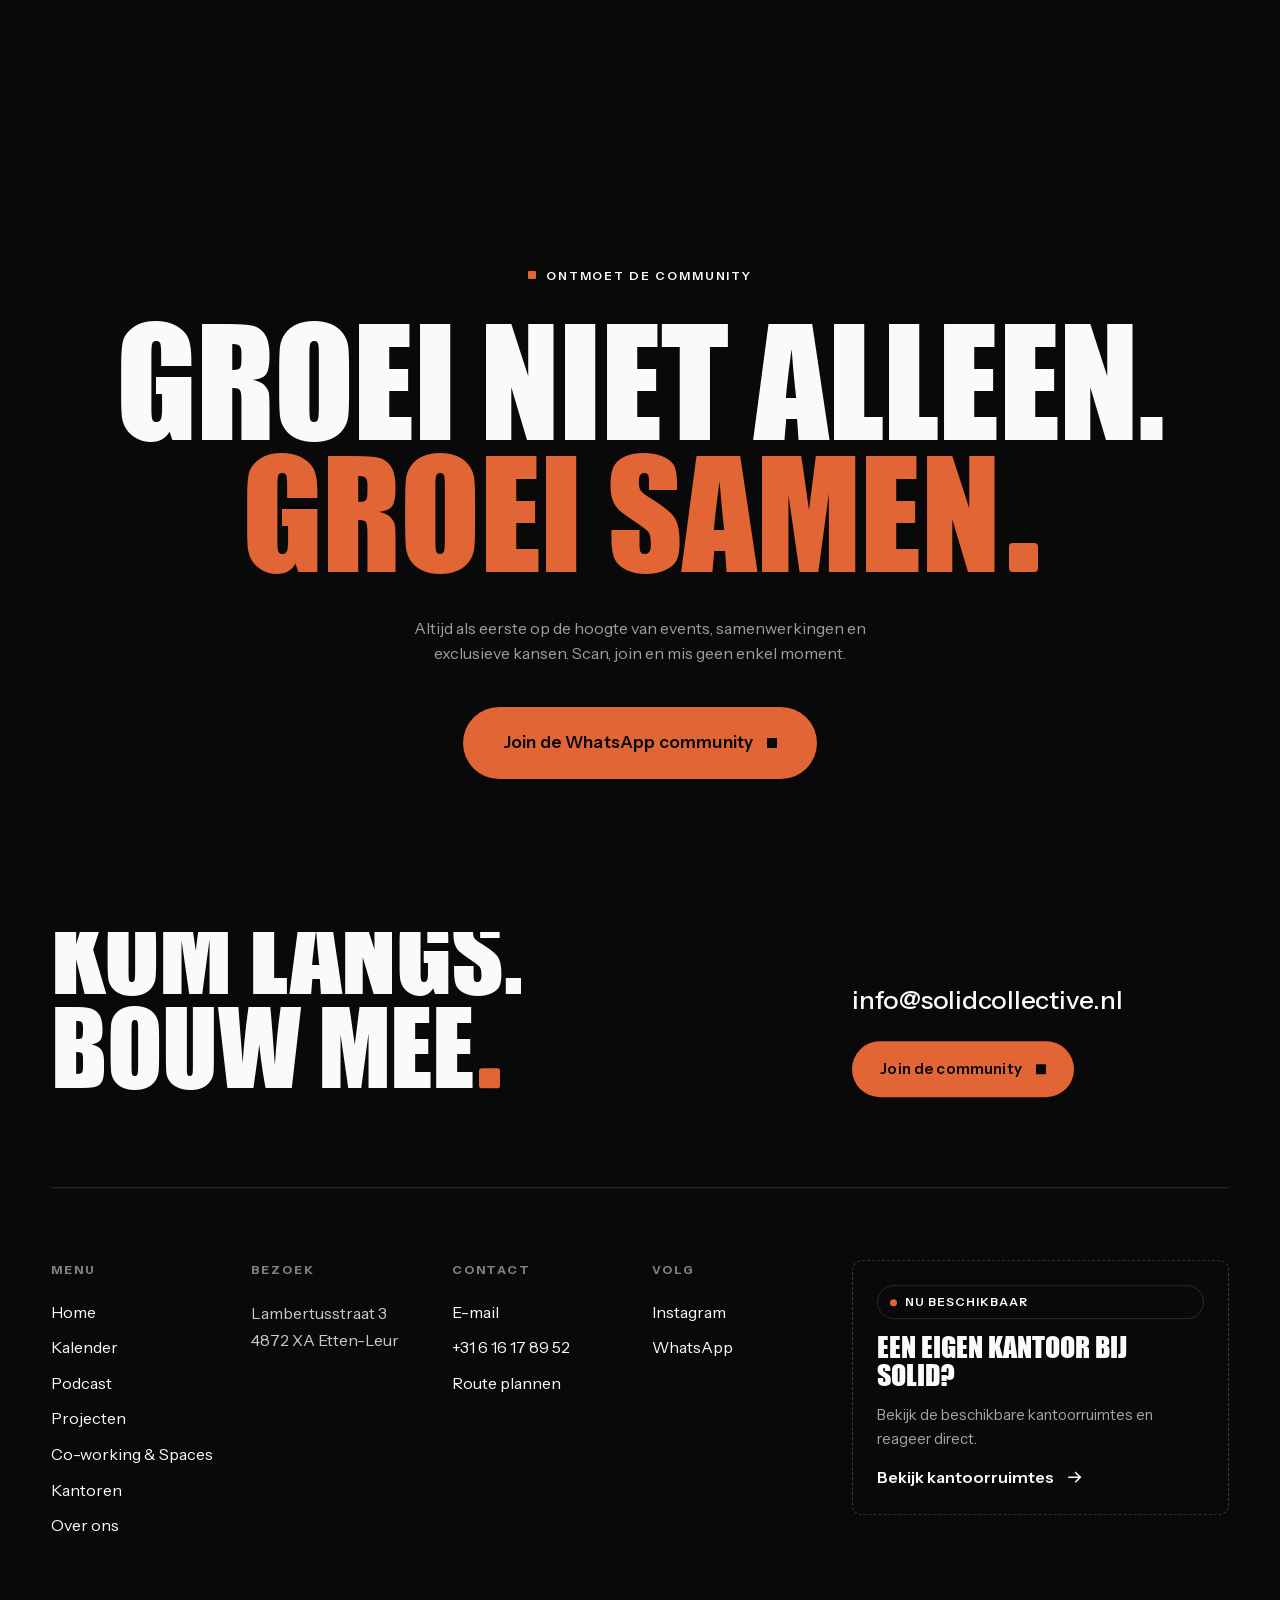
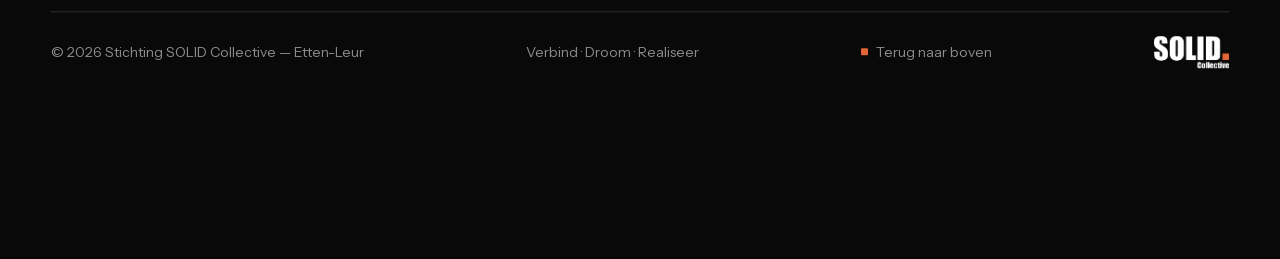
==== commit 23f86115: "Events, Talks en quick wins homepagina - kalender.html als SOLID Events: agenda met labels Bij SOLID" ====
--- a/index.html
+++ b/index.html
@@ -81,16 +81,16 @@
 
   <!-- 1. INTRODUCTIE — de deuren gaan open -->
   <section class="hero" data-theme="dark" data-intro>
-    <!-- HERO BANNER — placeholder: vervang .ph door <img> of <video autoplay muted loop playsinline> -->
+    <!-- HERO BANNER — vervangen door <video autoplay muted loop playsinline> kan ook -->
     <div class="hero__media">
-      <div class="ph" data-label="Hero &mdash; placeholder beeld / video"></div>
+      <img src="images/hero/flex-mediastudio-2048.webp" srcset="images/hero/flex-mediastudio-1200.webp 1200w, images/hero/flex-mediastudio-2048.webp 2048w" sizes="100vw" width="2048" height="1365" alt="" style="object-position:50% 55%">
       <div class="hero__shade"></div>
     </div>
 
     <h1 class="display hero__title">
-      <span class="hero__line" data-split="chars">Passie</span>
-      <span class="hero__line hero__line--mid" data-split="chars">de plek</span>
-      <span class="hero__line" data-split="chars">geven<span class="dot"></span></span>
+      <span class="hero__line" data-split="chars">Hier</span>
+      <span class="hero__line hero__line--mid" data-split="chars">maken we</span>
+      <span class="hero__line" data-split="chars">waar<span class="dot"></span></span>
     </h1>
 
     <div class="hero__meta">
@@ -124,7 +124,7 @@
       </p>
       <div class="manifesto__foot">
         <p data-reveal>SOLID Collective is een stichting, ontstaan uit de wens om Etten-Leur aantrekkelijker te maken voor jonge ondernemers. We verbinden mensen die willen bouwen, helpen hen hun idee&euml;n te realiseren en bieden de ruimte en middelen om dat te doen.</p>
-        <a class="arrow-link" href="achter-de-schermen.html" data-title="Over ons" data-reveal>Achter de schermen <svg viewBox="0 0 24 24" fill="none" aria-hidden="true"><path d="M4 12h15m0 0-6-6m6 6-6 6" stroke="currentColor" stroke-width="2" stroke-linecap="square"/></svg></a>
+        <a class="arrow-link" href="achter-de-schermen.html" data-title="Over ons" data-reveal>Ons verhaal <svg viewBox="0 0 24 24" fill="none" aria-hidden="true"><path d="M4 12h15m0 0-6-6m6 6-6 6" stroke="currentColor" stroke-width="2" stroke-linecap="square"/></svg></a>
       </div>
     </div>
   </section>
@@ -168,43 +168,43 @@
     <div class="offer__pin">
       <div class="wrap offer__head">
         <h2 class="display display--h2" data-split="chars">Wat is er<br>te beleven<span class="dot"></span></h2>
-        <p data-reveal>Van high-end mediastudio tot diepgaande netwerksessies. Vijf deuren, &eacute;&eacute;n community.</p>
+        <p data-reveal>Van events en een podcast tot co-working en een eigen kantoor. Vijf deuren, &eacute;&eacute;n community.</p>
       </div>
       <div class="offer__track">
         <article class="offer__panel">
-          <div class="offer__num"><span>01</span><span>Events</span></div>
+          <div class="offer__num"><span>01</span><span>Kalender</span></div>
           <div class="media"><div class="ph" data-label="Beeld &mdash; Kalender"></div></div>
-          <h3 class="display">Kalender</h3>
-          <p>Connect &amp; Grow, lezingen, masterminds en netwerkborrels. Ontmoet de ondernemers die je verder helpen.</p>
+          <h3 class="display"><span class="offer__brand">SOLID</span>Events</h3>
+          <p>Builddagen, workshops en netwerkmomenten. Bouwen, leren en ontmoeten, bij SOLID en in ons netwerk.</p>
           <a class="arrow-link offer__link" href="kalender.html" data-title="Kalender">Ontdek <svg viewBox="0 0 24 24" fill="none" aria-hidden="true"><path d="M4 12h15m0 0-6-6m6 6-6 6" stroke="currentColor" stroke-width="2" stroke-linecap="square"/></svg></a>
         </article>
         <article class="offer__panel">
-          <div class="offer__num"><span>02</span><span>SOLID Talks</span></div>
-          <div class="media"><div class="ph" data-label="Beeld &mdash; Podcast"></div></div>
-          <h3 class="display">Podcast</h3>
-          <p>Rauwe verhalen van ondernemers uit de regio. Geen gepolijste praatjes, maar echte lessen.</p>
+          <div class="offer__num"><span>02</span><span>Podcast</span></div>
+          <div class="media"><img src="images/spaces/mediastudio-1200.webp" width="1200" height="800" alt="Een podcastgesprek aan tafel in de mediastudio" loading="lazy" style="object-position:50% 50%"></div>
+          <h3 class="display"><span class="offer__brand">SOLID</span>Talks</h3>
+          <p>Eerlijke gesprekken met ondernemers en makers uit de regio over hoe ze begonnen en wat ze leerden.</p>
           <a class="arrow-link offer__link" href="podcast.html" data-title="Podcast">Ontdek <svg viewBox="0 0 24 24" fill="none" aria-hidden="true"><path d="M4 12h15m0 0-6-6m6 6-6 6" stroke="currentColor" stroke-width="2" stroke-linecap="square"/></svg></a>
         </article>
         <article class="offer__panel">
-          <div class="offer__num"><span>03</span><span>Studio &amp; ruimtes</span></div>
-          <div class="media"><div class="ph" data-label="Beeld &mdash; Jouw studio huren"></div></div>
-          <h3 class="display">Jouw studio huren</h3>
-          <p>Podcaststudio, creative room, zaal of een eigen kantoor. Per uur of voor vast.</p>
+          <div class="offer__num"><span>03</span><span>Projecten</span></div>
+          <div class="media"><img src="images/hero/ons-verhaal-documentaire-1200.webp" width="1200" height="800" alt="Bezoekers bij de presentatie van de documentaire Etten-Leur in the picture" loading="lazy" style="object-position:50% 50%"></div>
+          <h3 class="display"><span class="offer__brand">SOLID</span>Impact</h3>
+          <p>Maatschappelijke projecten met partners en nieuw talent uit de regio. Wij brengen samen.</p>
+          <a class="arrow-link offer__link" href="projecten.html" data-title="Projecten">Ontdek <svg viewBox="0 0 24 24" fill="none" aria-hidden="true"><path d="M4 12h15m0 0-6-6m6 6-6 6" stroke="currentColor" stroke-width="2" stroke-linecap="square"/></svg></a>
+        </article>
+        <article class="offer__panel">
+          <div class="offer__num"><span>04</span><span>Co-working &amp; Spaces</span></div>
+          <div class="media"><img src="images/coworking/coworking-groot-1200.webp" width="1200" height="800" alt="Mensen werken samen in de co-workingruimte" loading="lazy" style="object-position:50% 50%"></div>
+          <h3 class="display"><span class="offer__brand">SOLID</span>Flex</h3>
+          <p>E&eacute;n abonnement, het hele pand: co-working, de mediastudio, de gym en meer. Voor &euro;50 per maand.</p>
+          <a class="arrow-link offer__link" href="solid-flex.html" data-title="Co-working &amp; Spaces">Ontdek <svg viewBox="0 0 24 24" fill="none" aria-hidden="true"><path d="M4 12h15m0 0-6-6m6 6-6 6" stroke="currentColor" stroke-width="2" stroke-linecap="square"/></svg></a>
+        </article>
+        <article class="offer__panel">
+          <div class="offer__num"><span>05</span><span>Kantoren</span></div>
+          <div class="media"><img src="images/tenants/fleekbyzoe-salon-1200.webp" width="1200" height="800" alt="De beautysalon van Fleekbyzo&euml;, een van de kantoren" loading="lazy" style="object-position:50% 50%"></div>
+          <h3 class="display"><span class="offer__brand">SOLID</span>Offices</h3>
+          <p>Een eigen deur, midden in een community. Met alles van SOLID Flex erbij.</p>
           <a class="arrow-link offer__link" href="kantoren.html" data-title="Kantoren">Ontdek <svg viewBox="0 0 24 24" fill="none" aria-hidden="true"><path d="M4 12h15m0 0-6-6m6 6-6 6" stroke="currentColor" stroke-width="2" stroke-linecap="square"/></svg></a>
-        </article>
-        <article class="offer__panel">
-          <div class="offer__num"><span>04</span><span>Ons verhaal</span></div>
-          <div class="media"><div class="ph" data-label="Beeld &mdash; Achter de schermen"></div></div>
-          <h3 class="display">Achter de schermen</h3>
-          <p>Van een gemis naar beweging. Ontmoet de stichting en het dreamteam achter SOLID.</p>
-          <a class="arrow-link offer__link" href="achter-de-schermen.html" data-title="Over ons">Ontdek <svg viewBox="0 0 24 24" fill="none" aria-hidden="true"><path d="M4 12h15m0 0-6-6m6 6-6 6" stroke="currentColor" stroke-width="2" stroke-linecap="square"/></svg></a>
-        </article>
-        <article class="offer__panel">
-          <div class="offer__num"><span>05</span><span>Flexwerken</span></div>
-          <div class="media"><div class="ph" data-label="Beeld &mdash; SOLID Flex"></div></div>
-          <h3 class="display">SOLID Flex</h3>
-          <p>Schuif aan tussen ondernemers. Flexibel werken met de community om de hoek.</p>
-          <a class="arrow-link offer__link" href="solid-flex.html" data-title="SOLID Flex">Ontdek <svg viewBox="0 0 24 24" fill="none" aria-hidden="true"><path d="M4 12h15m0 0-6-6m6 6-6 6" stroke="currentColor" stroke-width="2" stroke-linecap="square"/></svg></a>
         </article>
         <div class="offer__end">
           <span class="display display--h3">Eén plek.<br>Alles om te bouwen.</span>
--- a/css/style.css
+++ b/css/style.css
@@ -749,6 +749,7 @@
     #1b1b1b;
 }
 .hero__media .ph::after { transform: translateY(-18vh); }
+.hero__media > img, .hero__media > video { position: absolute; inset: 0; width: 100%; height: 100%; object-fit: cover; }
 .hero__shade {
   position: absolute;
   inset: 0;
@@ -937,8 +938,8 @@
 }
 .offer__panel:nth-child(even) { margin-top: clamp(24px, 6vh, 72px); }
 .offer__panel .media { aspect-ratio: 4 / 3; background: var(--black); }
-.offer__panel .media .ph { transition: transform 1s var(--ease-out); }
-.offer__panel:hover .media .ph { transform: scale(1.05); }
+.offer__panel .media > * { width: 100%; height: 100%; object-fit: cover; transition: transform 1s var(--ease-out); }
+.offer__panel:hover .media > * { transform: scale(1.05); }
 .offer__num {
   display: flex;
   justify-content: space-between;
@@ -949,6 +950,7 @@
   text-transform: uppercase;
 }
 .offer__panel h3 { font-size: clamp(2.25rem, 3.8vw, 4rem); }
+.offer__brand { display: block; margin-bottom: 4px; font-family: var(--font-body); font-size: var(--fs-label); font-weight: 700; letter-spacing: .2em; color: var(--muted); }
 .offer__panel p { color: var(--muted); max-width: 40ch; }
 .offer__link::after { content: ""; position: absolute; inset: 0; }
 .offer__end {
@@ -1333,6 +1335,36 @@
 .project__title { font-family: var(--font-display); font-weight: 400; font-size: clamp(2rem, 3.4vw, 3.5rem); text-transform: uppercase; line-height: .95; }
 .project__body p { color: var(--muted); max-width: 52ch; }
 .project .arrow-link[aria-disabled="true"] { opacity: .5; pointer-events: none; }
+.project__meta { display: flex; flex-wrap: wrap; align-items: center; gap: 12px 16px; }
+.project__theme { font-size: var(--fs-label); font-weight: 700; letter-spacing: .16em; text-transform: uppercase; color: var(--muted); }
+.project__partners { display: grid; gap: 4px; font-size: .9375rem; }
+.project__partners span { font-size: var(--fs-label); font-weight: 700; letter-spacing: .16em; text-transform: uppercase; color: var(--accent-text); }
+
+/* Videoknop: opent een YouTube-video in een pop-up (Impact) */
+.video-btn { display: inline-flex; align-items: center; gap: 14px; font-weight: 600; }
+.video-btn__icon { display: grid; place-items: center; width: 48px; height: 48px; border-radius: 50%; background: var(--orange); color: var(--black); transition: transform var(--dur) var(--ease-out); }
+.video-btn__icon svg { width: 40%; height: 40%; }
+.video-btn:hover .video-btn__icon { transform: scale(1.08); }
+.video-btn small { display: none; }
+.video-btn:disabled { opacity: .5; cursor: default; }
+.video-btn:disabled small { display: inline; font-weight: 400; color: var(--muted); }
+.video-btn:disabled .video-btn__icon { transform: none; }
+.video-modal--wide .video-modal__frame { width: min(90vw, 1200px); aspect-ratio: 16 / 9; }
+.video-modal--wide iframe { display: block; width: 100%; height: 100%; border: 0; border-radius: var(--radius); background: var(--black); }
+.community__actions { display: flex; flex-wrap: wrap; justify-content: center; gap: 16px; }
+
+/* Routes: drie ingangen in de CTA (Impact) */
+.routes {
+  display: grid;
+  grid-template-columns: repeat(3, minmax(0, 1fr));
+  gap: clamp(12px, 1.5vw, 24px);
+  margin-top: clamp(40px, 6vh, 72px);
+  text-align: left;
+}
+.route { display: flex; flex-direction: column; align-items: flex-start; gap: 12px; padding: clamp(24px, 3vw, 36px); border: 1px solid rgba(9, 9, 9, .25); border-radius: var(--radius-sm); }
+.route h3 { font-family: var(--font-display); font-weight: 400; font-size: clamp(1.5rem, 2.2vw, 2rem); text-transform: uppercase; line-height: 1; }
+.community .route p { margin: 0; max-width: none; color: rgba(9, 9, 9, .75); }
+.route .arrow-link { margin-top: auto; padding-top: 12px; }
 
 /* Plattegrond: SVG met legenda (Offices) */
 .floorplan {
@@ -1487,6 +1519,41 @@
 .faq__item[open] .faq__icon::after { transform: rotate(0deg); }
 .faq__item p { padding: 0 0 24px; color: var(--muted); max-width: 60ch; }
 
+
+/* Agenda: label bij SOLID / uit ons netwerk (Events) */
+.tag { display: inline-block; margin-bottom: 6px; font-size: var(--fs-label); font-weight: 700; letter-spacing: .16em; text-transform: uppercase; }
+.tag--sol { color: var(--accent-text); }
+.tag--net { color: var(--fg); }
+.row__meta .tag { display: block; }
+.row:hover .tag, .row:focus-within .tag { color: var(--black); }
+.agenda-foot { display: flex; flex-wrap: wrap; gap: 16px 40px; margin-top: 32px; }
+.agenda-foot .arrow-link[aria-disabled="true"],
+.space .arrow-link[aria-disabled="true"] { opacity: .5; pointer-events: none; }
+.space .arrow-link { margin-top: 16px; }
+
+/* Instagram-raster voor terugblikken (Events) */
+.insta { display: grid; grid-template-columns: repeat(6, minmax(0, 1fr)); gap: 8px; }
+.insta__tile { display: block; aspect-ratio: 1; overflow: hidden; border-radius: var(--radius-sm); background: var(--black-2); }
+.insta__tile > * { width: 100%; height: 100%; object-fit: cover; transition: transform 1s var(--ease-out); }
+.insta__tile:hover > * { transform: scale(1.05); }
+
+/* Afleveringen: kaarten met thumbnail (Talks) */
+.episodes {
+  display: grid;
+  grid-template-columns: repeat(3, minmax(0, 1fr));
+  gap: clamp(40px, 6vh, 72px) clamp(16px, 2vw, 32px);
+}
+.episode { display: flex; flex-direction: column; gap: 10px; }
+.episode .media { aspect-ratio: 16 / 9; margin-bottom: 10px; }
+.episode__meta { display: flex; justify-content: space-between; gap: 12px; font-size: var(--fs-label); font-weight: 700; letter-spacing: .16em; text-transform: uppercase; color: var(--muted); }
+.episode__meta span:first-child { color: var(--accent-text); }
+.episode__title { font-family: var(--font-display); font-weight: 400; font-size: clamp(1.5rem, 2vw, 2rem); text-transform: uppercase; line-height: 1; }
+.episode__guest { color: var(--muted); font-size: .9375rem; }
+.episode__links { display: flex; gap: 16px; margin-top: 6px; font-size: .875rem; font-weight: 600; }
+.episode__links a { text-decoration: underline; text-underline-offset: 4px; }
+.episode__links a[aria-disabled="true"], .page-hero__side a[aria-disabled="true"] { opacity: .5; pointer-events: none; }
+.community .community__note { margin: 32px auto 0; font-size: var(--fs-small); }
+
 /* Callout: opvallende regel met knop onder een blok */
 .callout {
   display: flex;
@@ -1755,6 +1822,9 @@
   .row > :last-child { grid-column: 2; justify-self: start; }
 
   .section-head { flex-direction: column; align-items: flex-start; }
+  .insta { grid-template-columns: repeat(3, minmax(0, 1fr)); }
+  .episodes { grid-template-columns: repeat(2, minmax(0, 1fr)); }
+  .routes { grid-template-columns: 1fr; }
   .facts,
   .faq { grid-column: 1 / -1; }
   .neighbours .label,
@@ -1803,6 +1873,7 @@
 @media (max-width: 560px) {
   .team { grid-template-columns: 1fr; }
   .spaces { grid-template-columns: 1fr; }
+  .episodes { grid-template-columns: 1fr; }
   .bonus { grid-template-columns: 1fr; }
   .bonus__item--wide { grid-column: auto; }
   .callout { flex-direction: column; align-items: flex-start; }
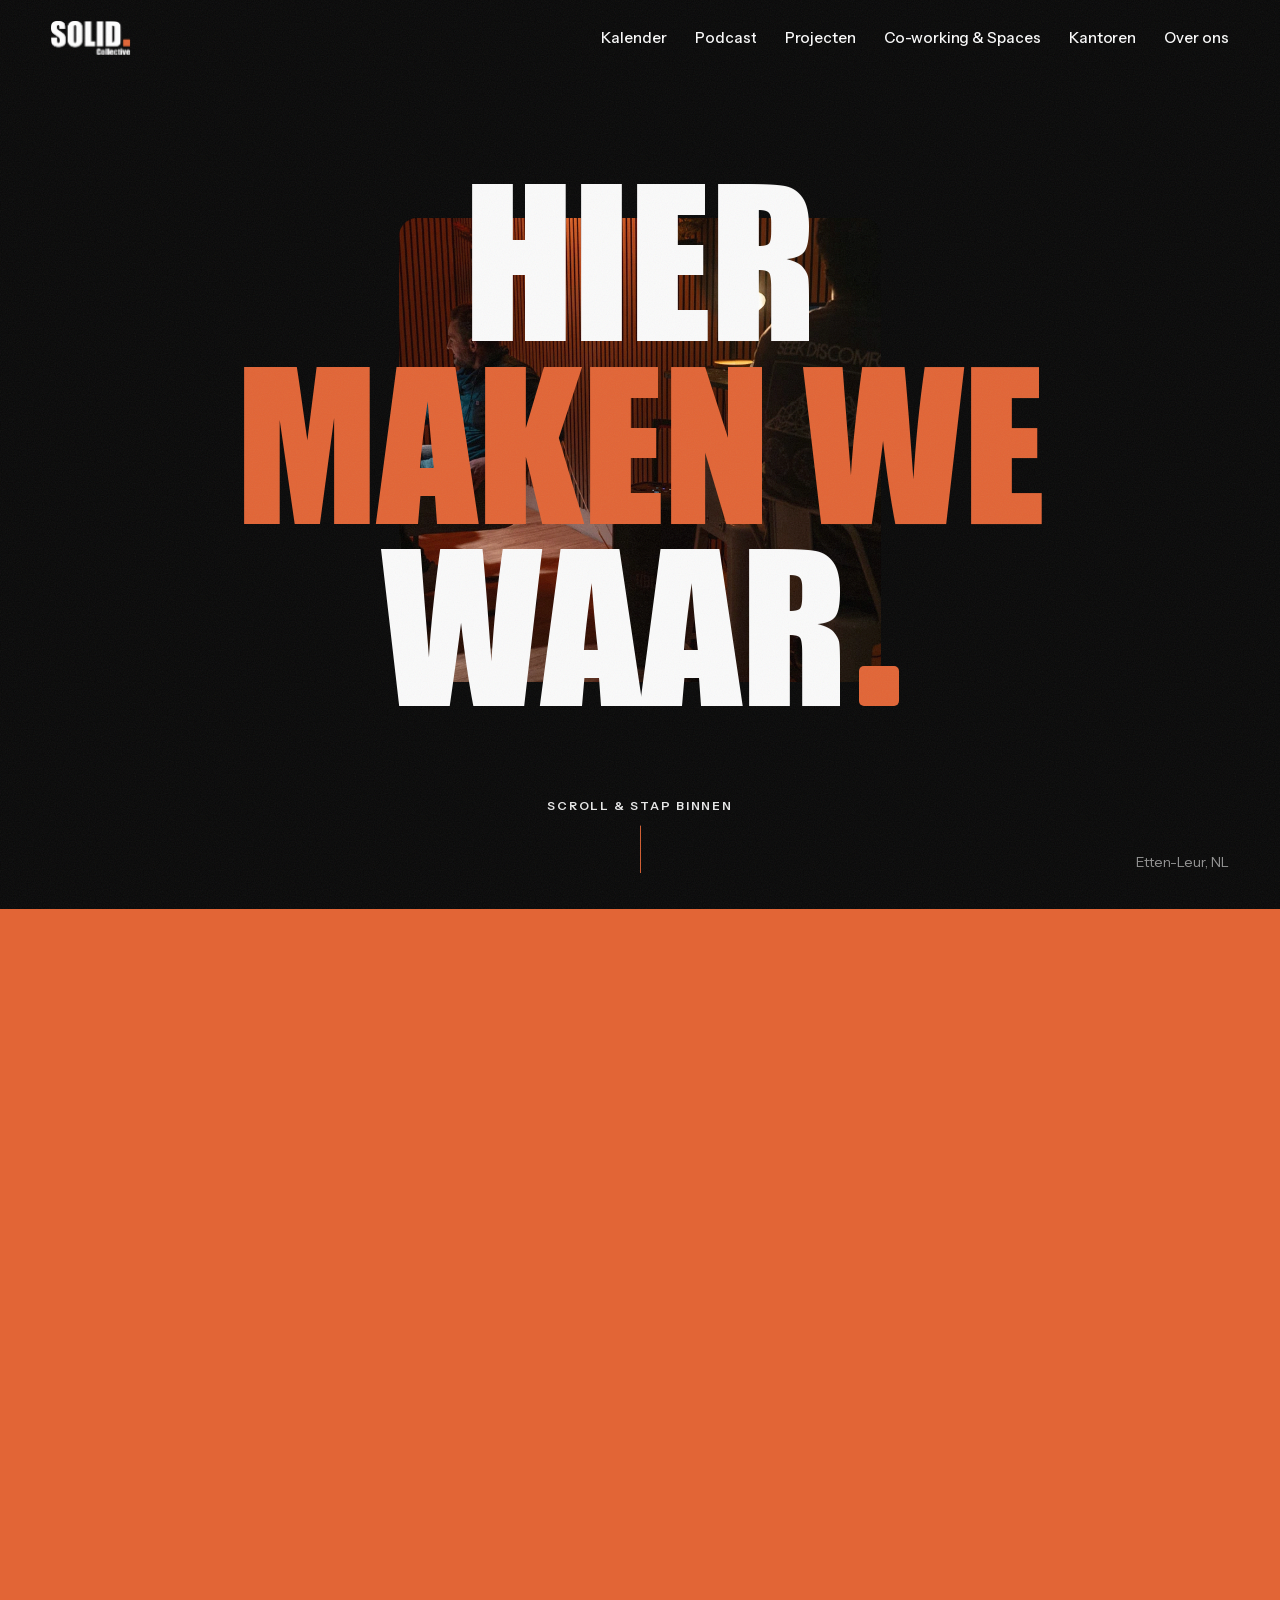
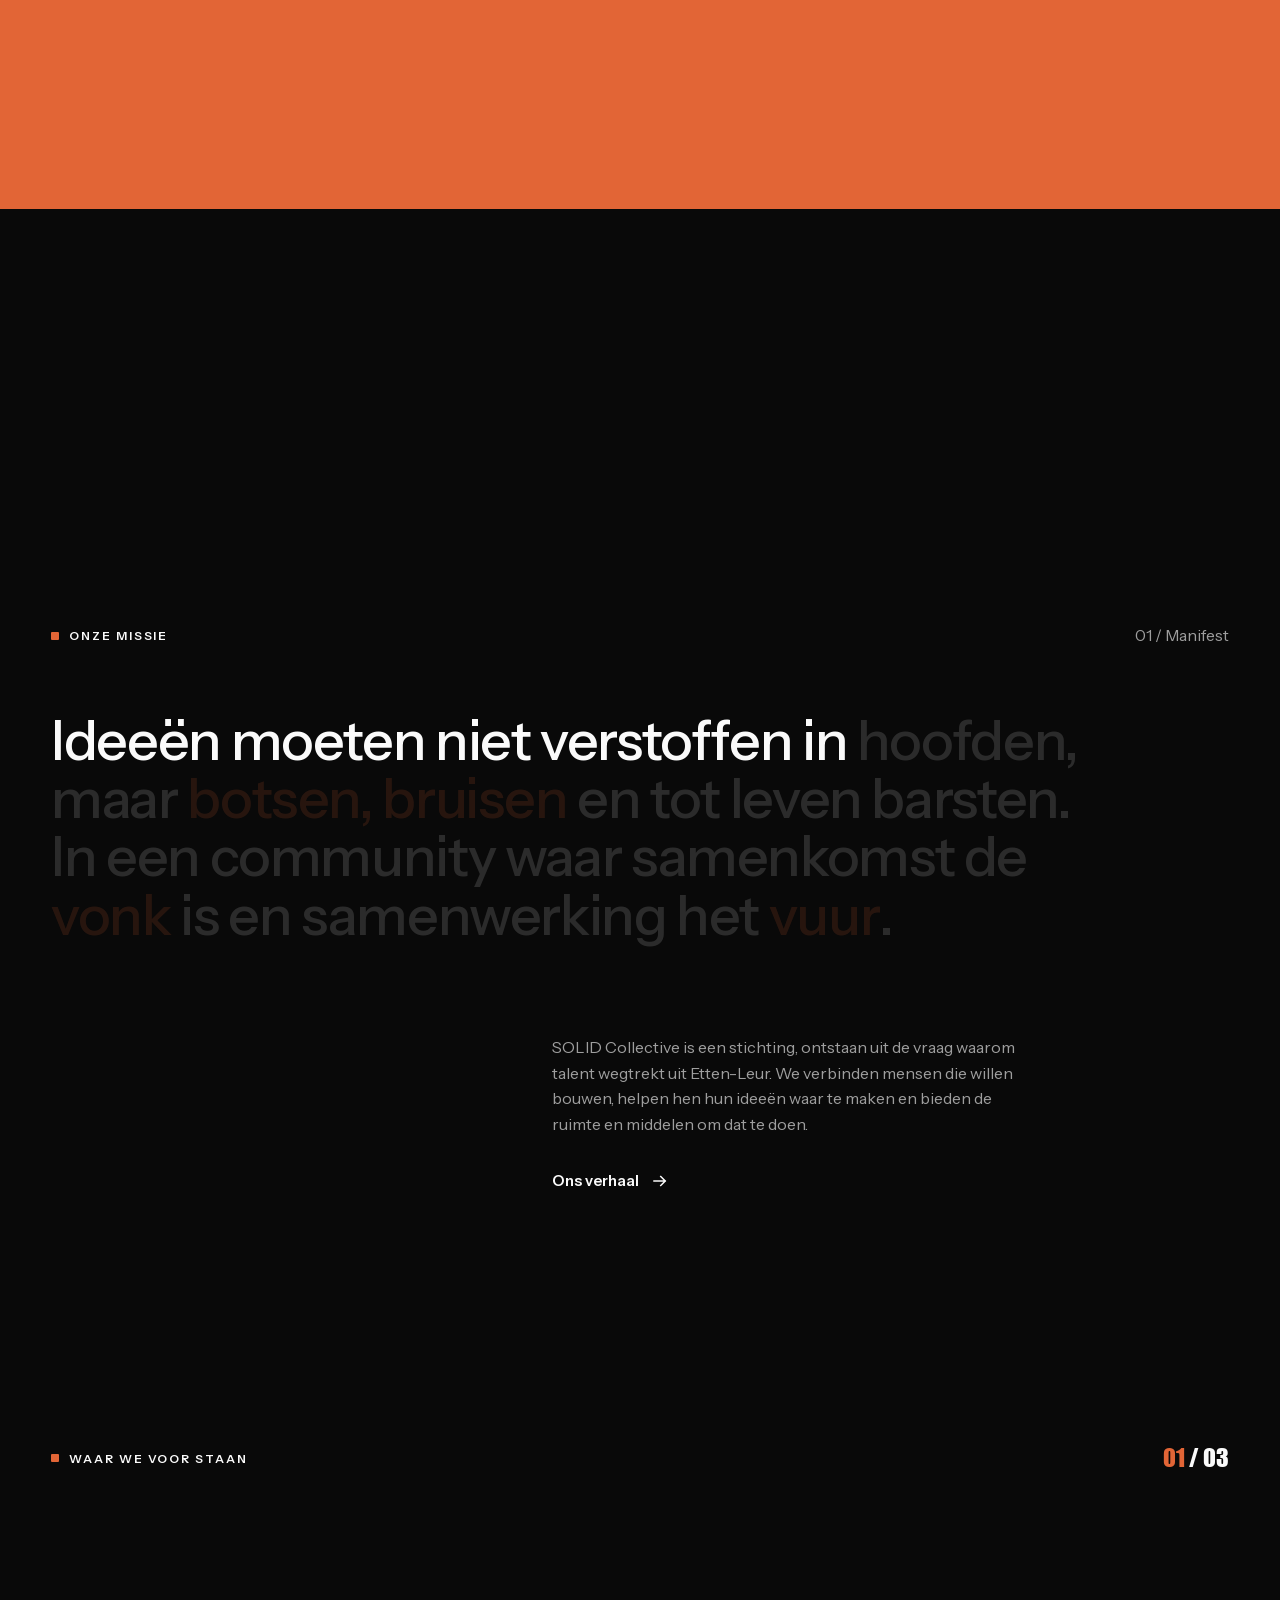
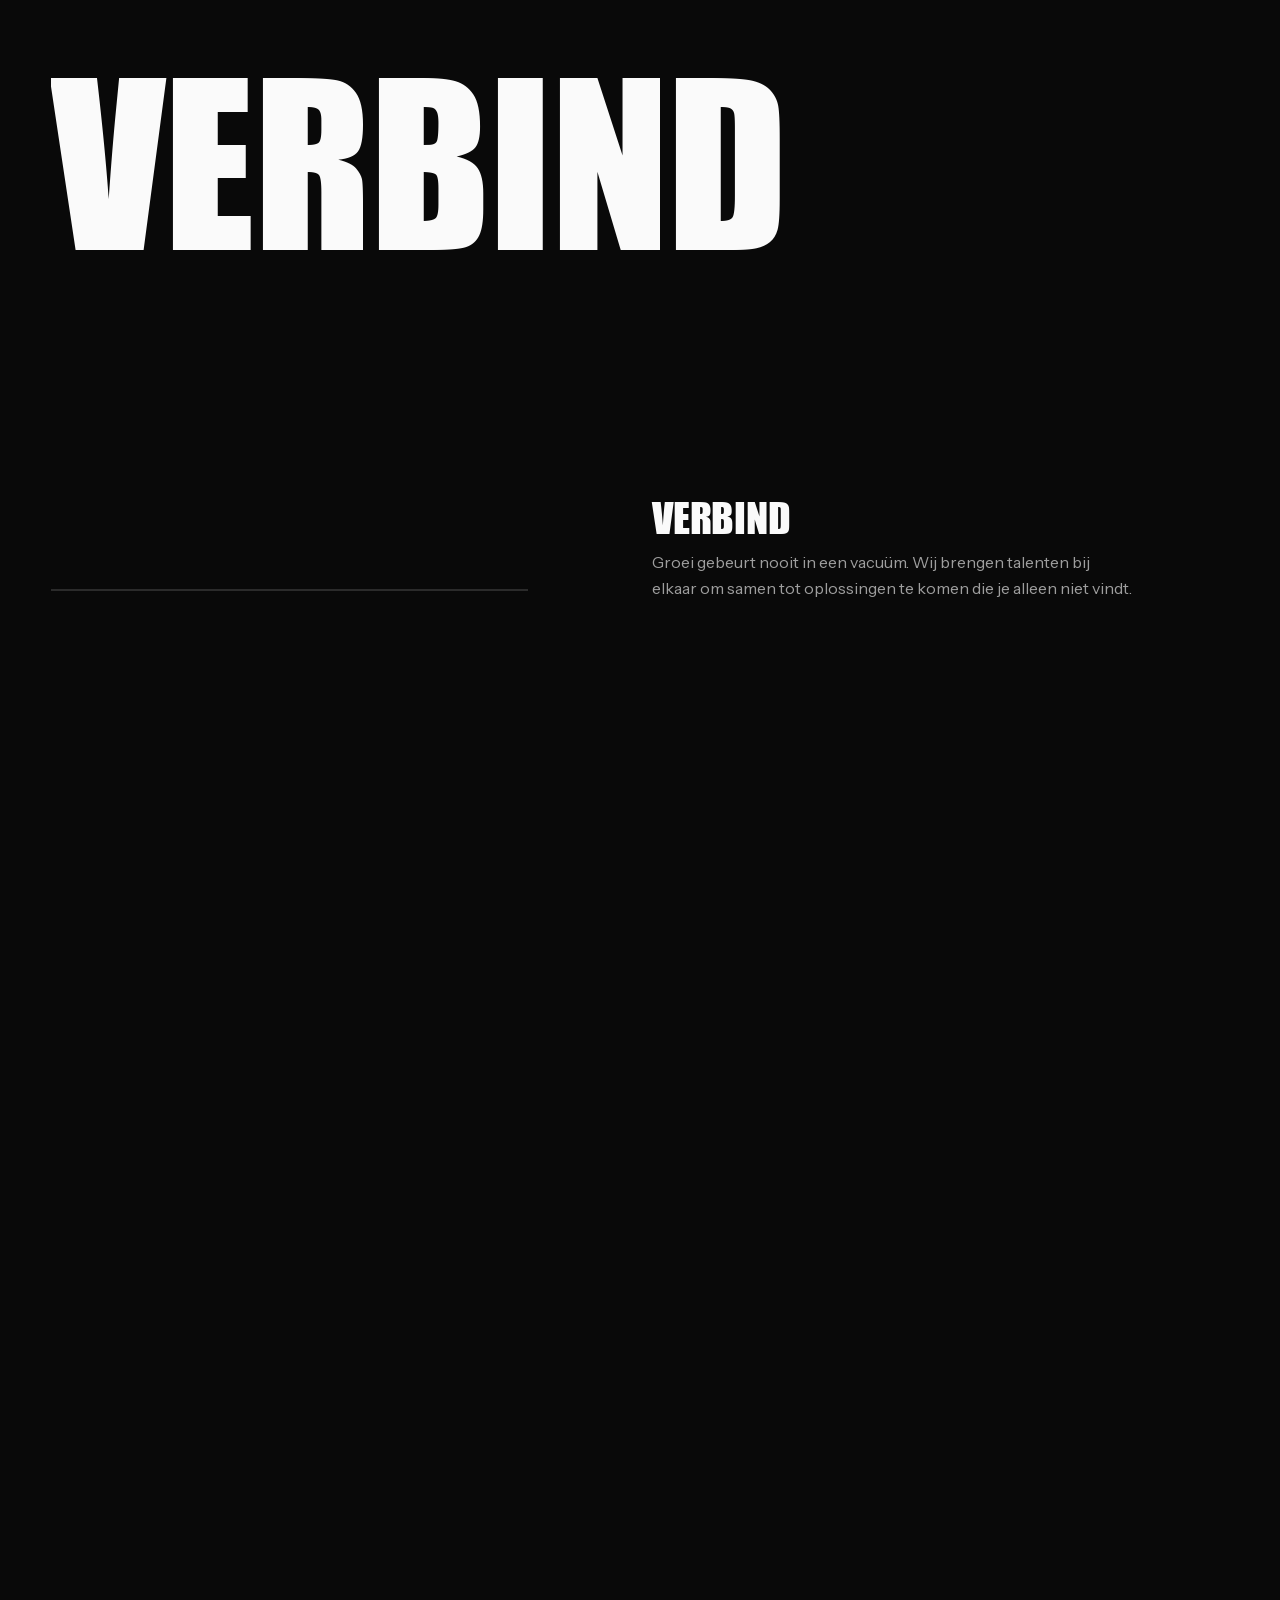
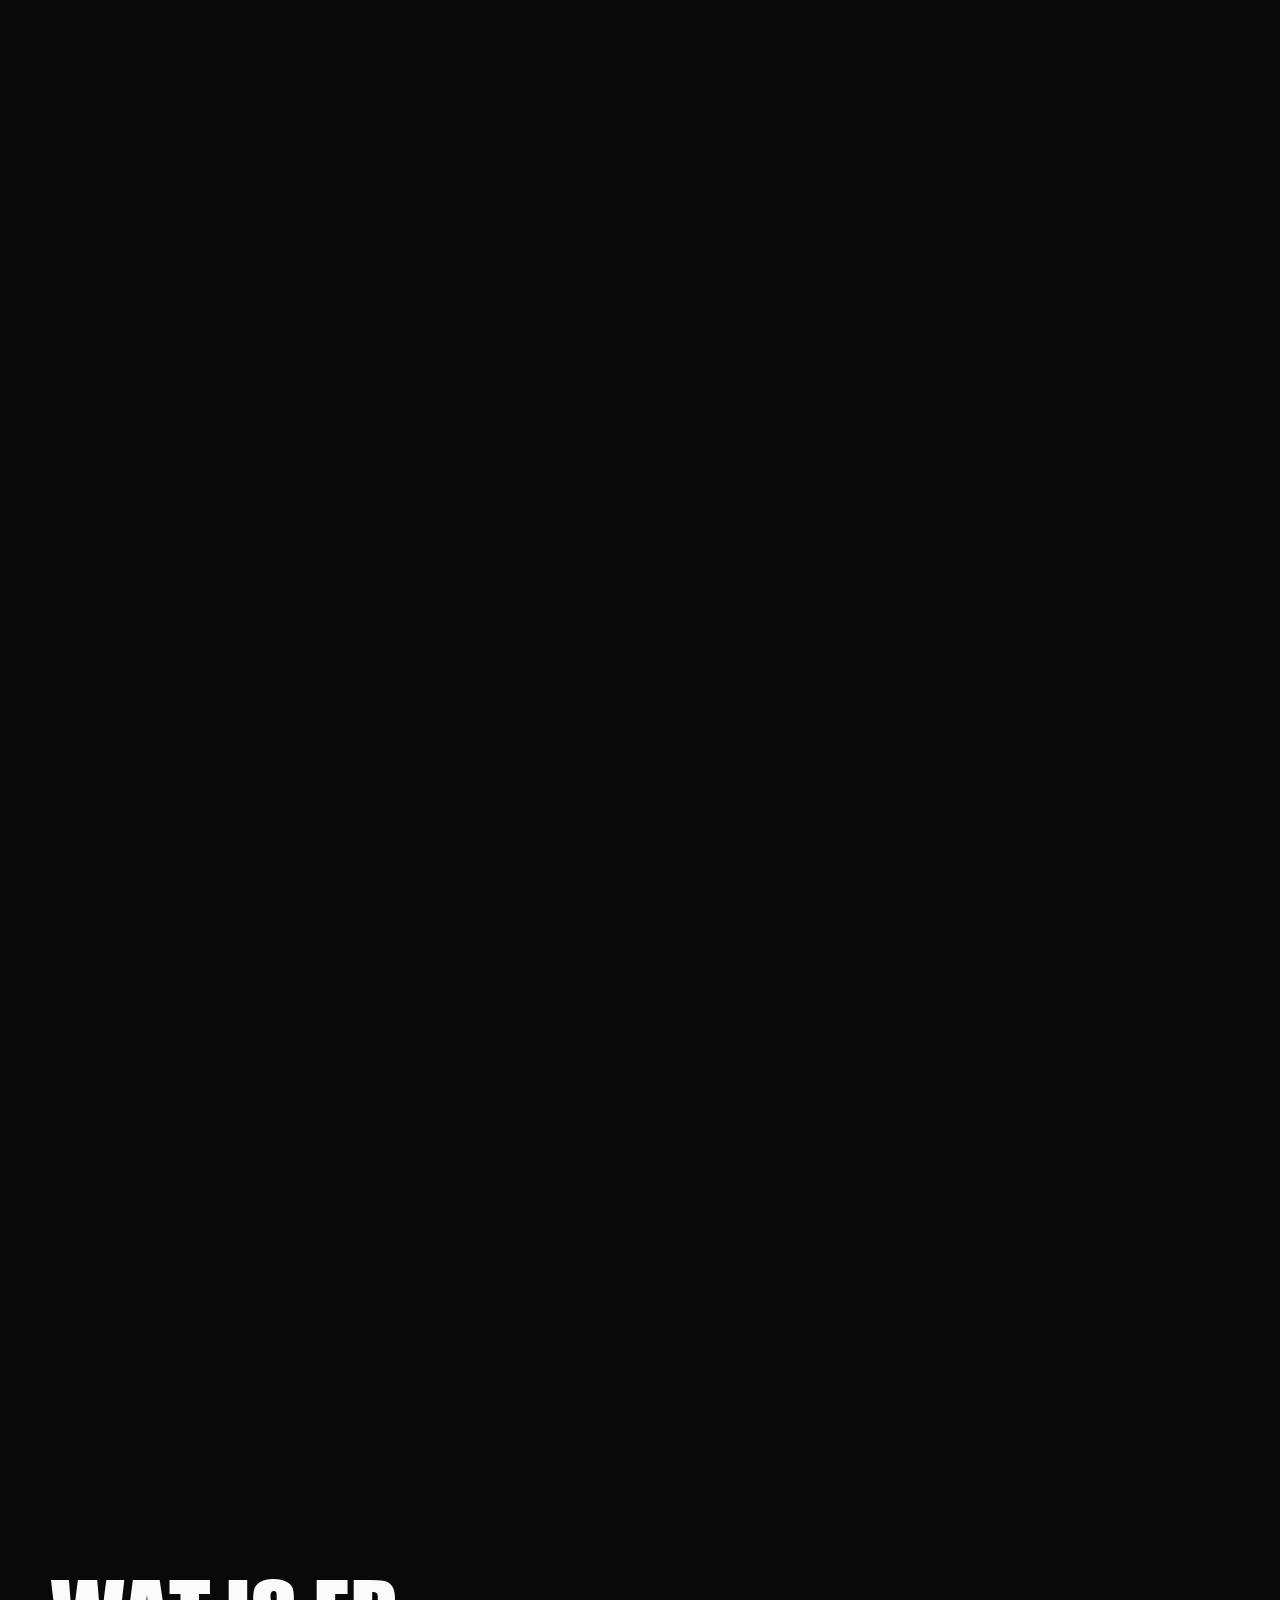
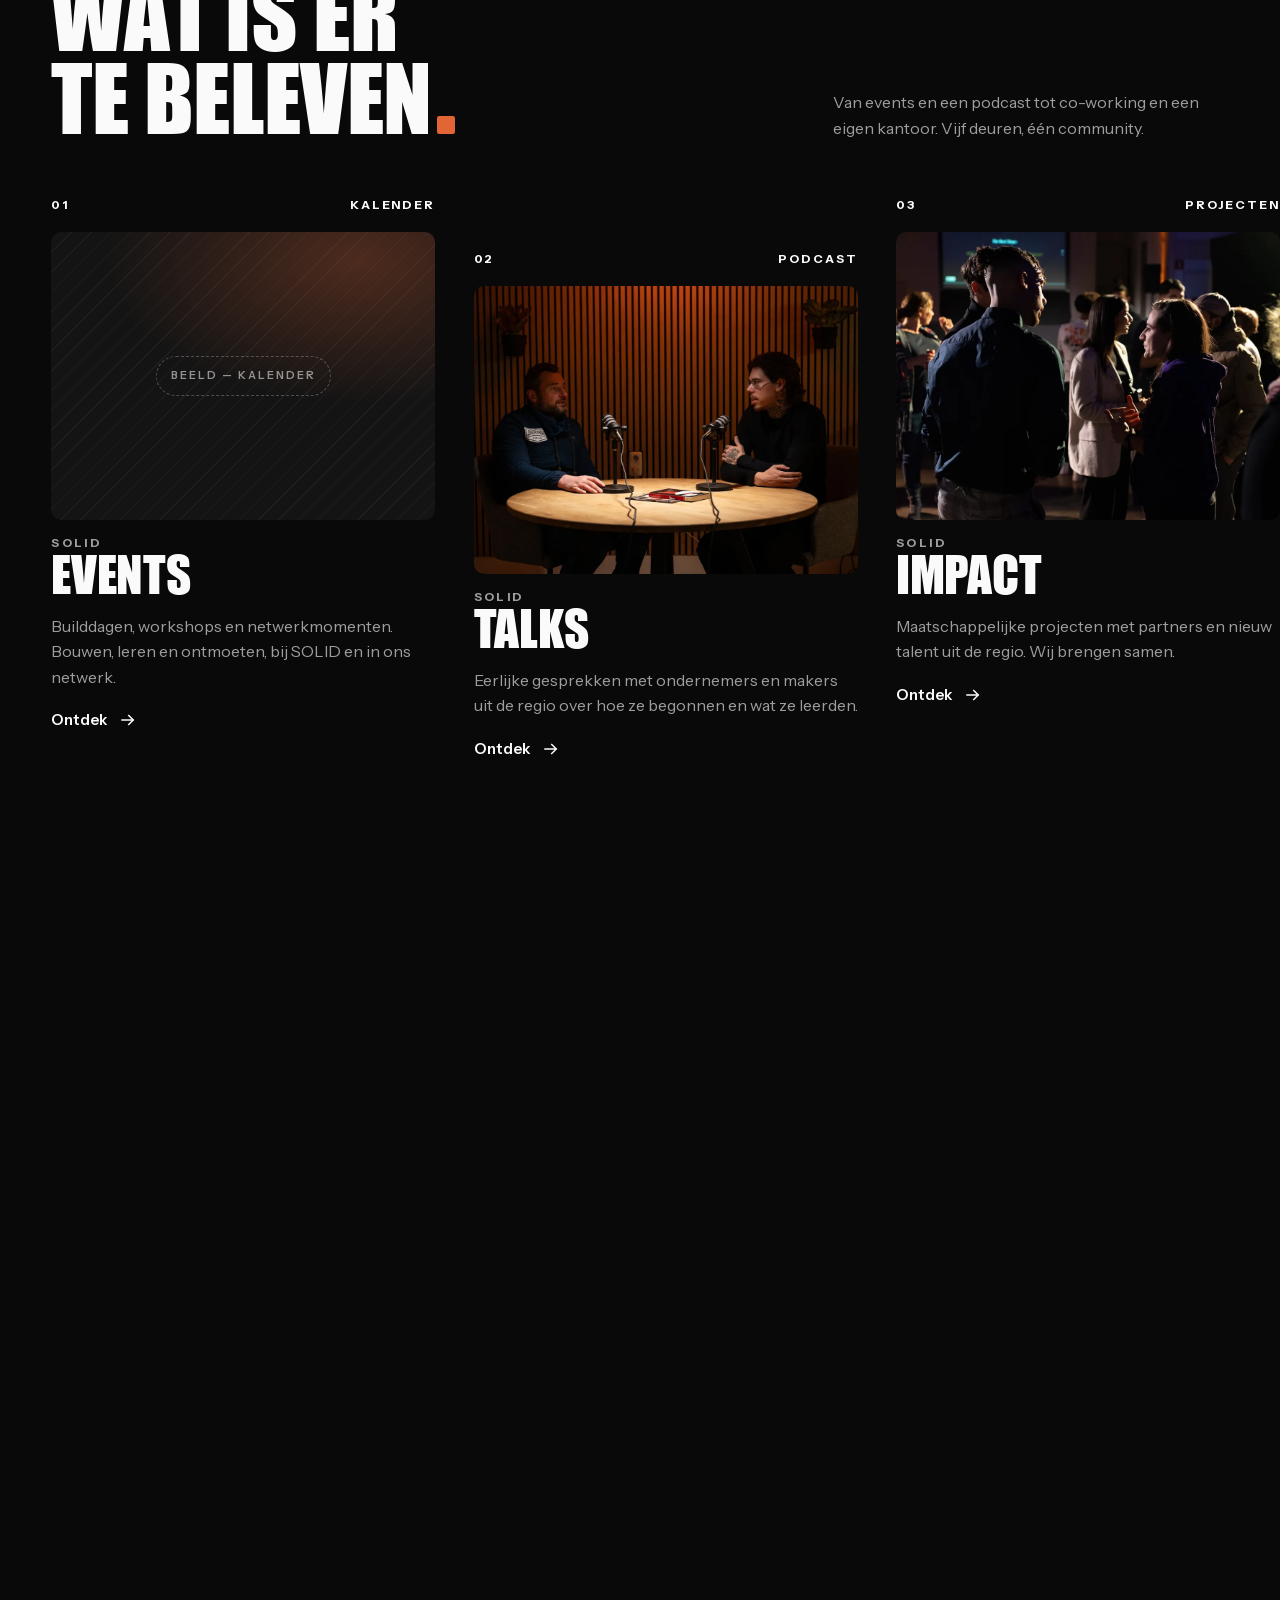
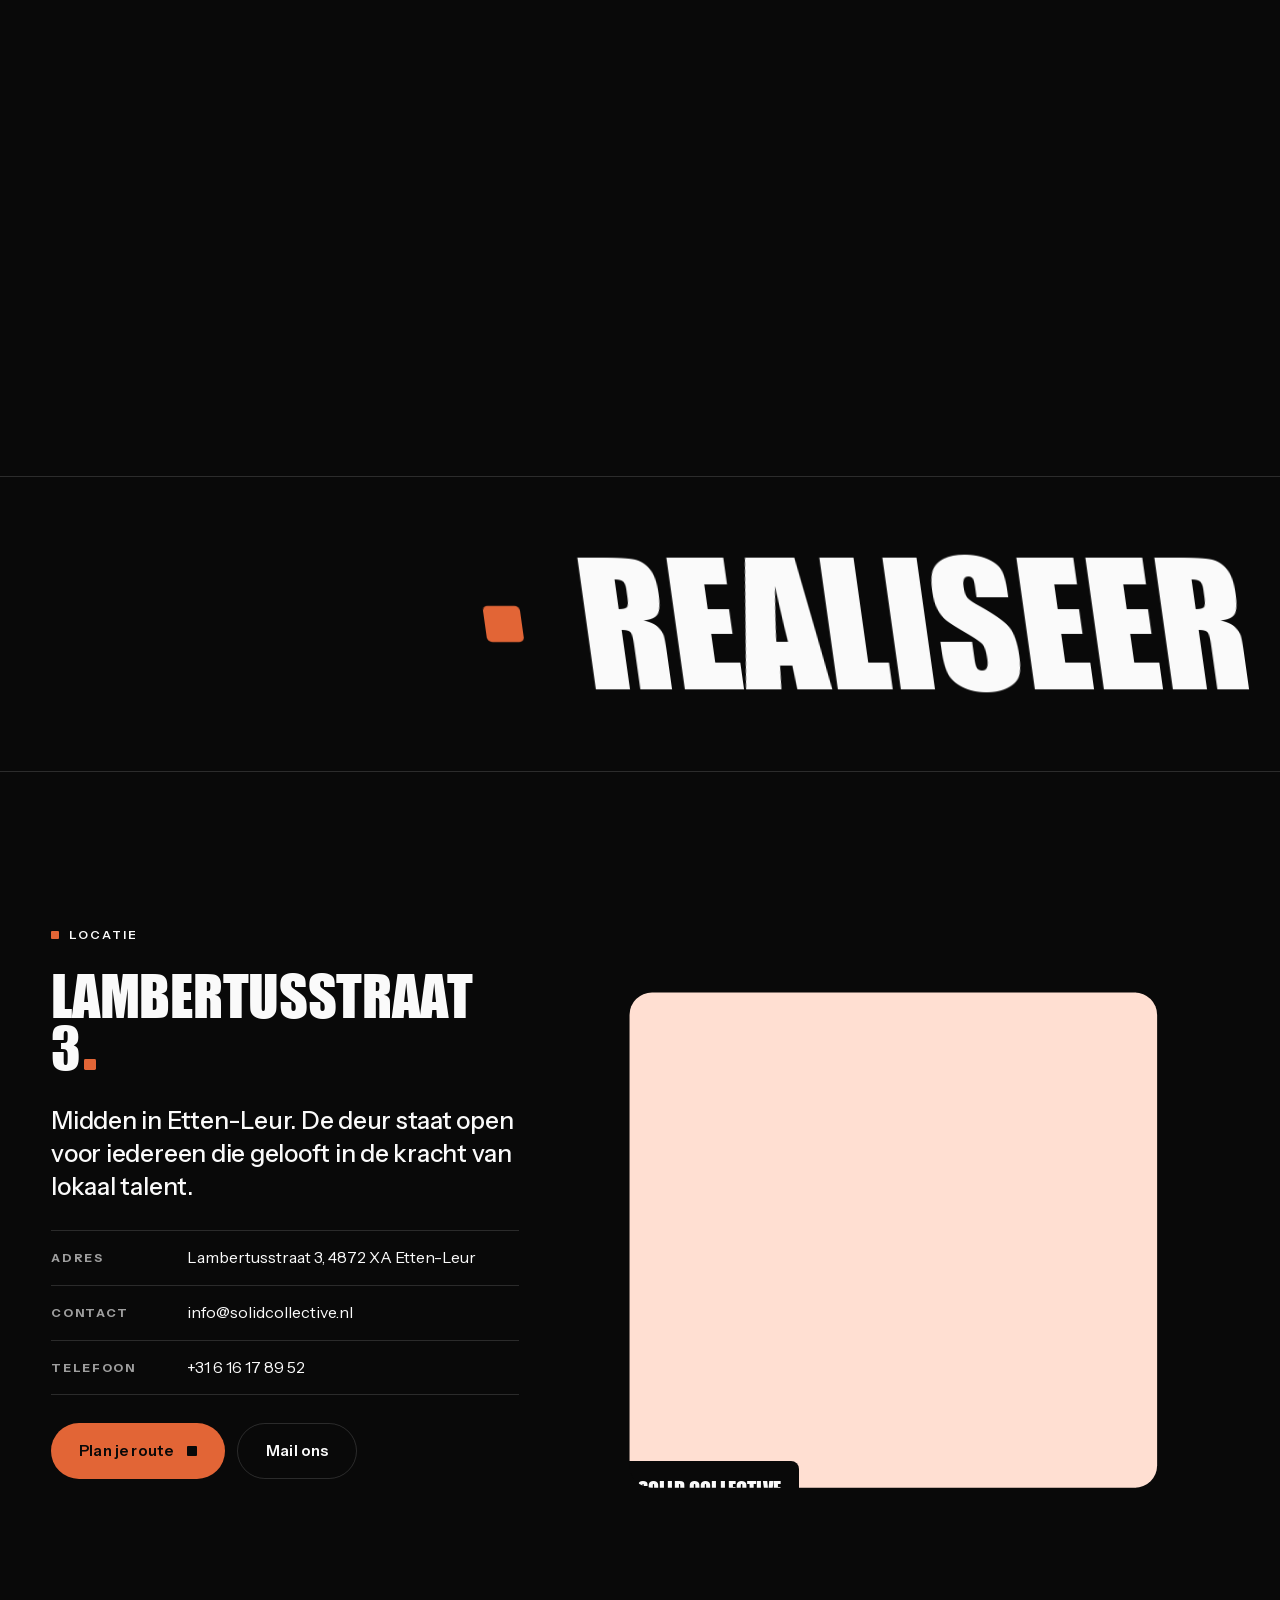
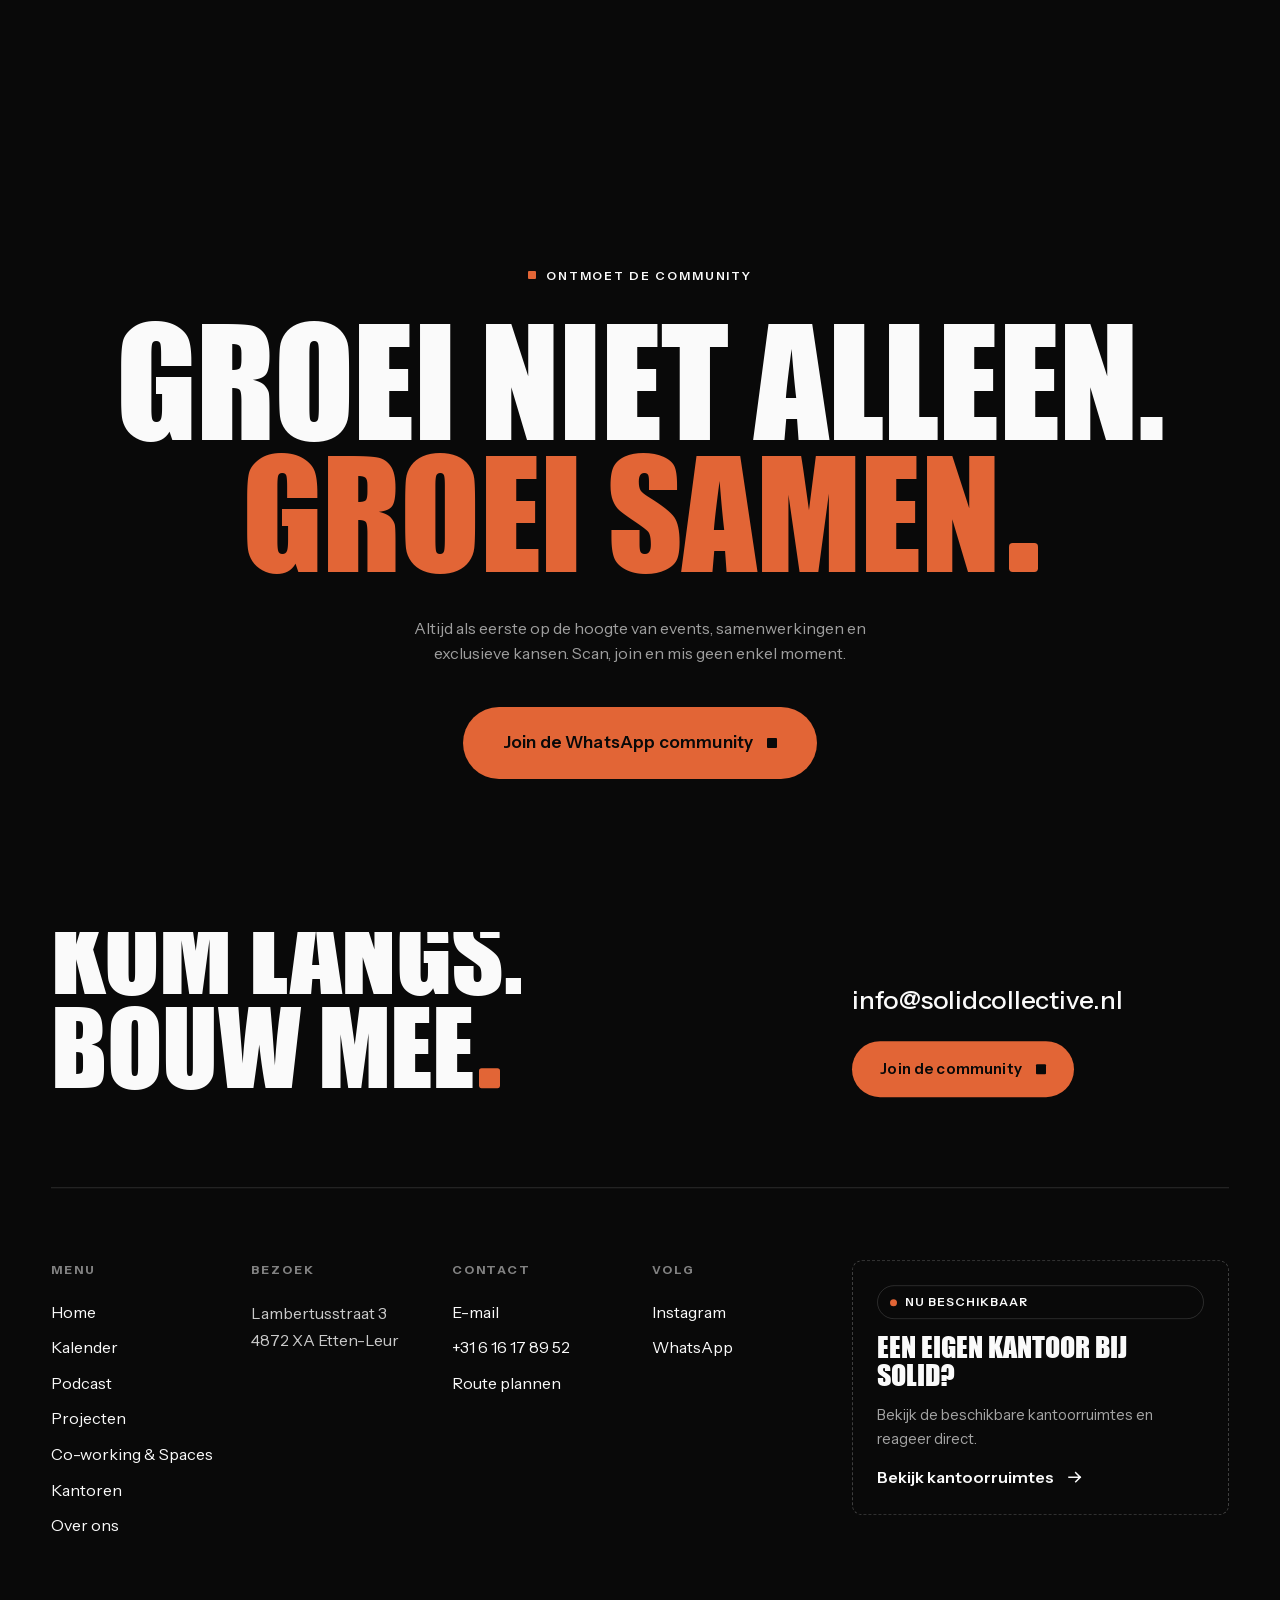
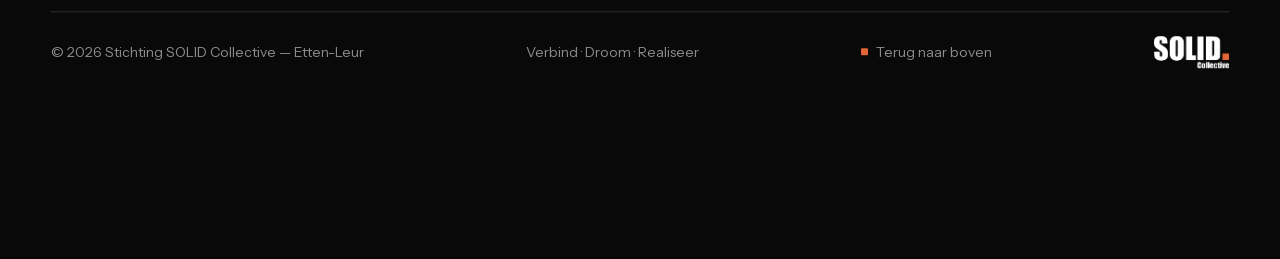
==== commit 40870eff: "Presentatieklaar: homepagina consistent (Verbind, Droom, Realiseer), placeholders verborgen Co-Autho" ====
--- a/index.html
+++ b/index.html
@@ -102,7 +102,7 @@
     <div class="hero__copy">
       <h2 class="display">De broedplaats voor<br>ondernemend <span class="nowrap">Etten-Leur</span></h2>
       <div>
-        <p>Waar pioniers, culturele creators en ondernemers samenkomen om hun impact te laten voelen.</p>
+        <p>De katalysator voor ondernemers, makers en nieuw talent in Etten-Leur en West-Brabant. We brengen mensen samen en geven ze de ruimte om te bouwen.</p>
         <div class="hero__actions">
           <a class="btn btn--primary" href="kalender.html" data-title="Kalender"><span class="roll"><span data-text="Bekijk de kalender">Bekijk de kalender</span></span><span class="btn__icon" aria-hidden="true"></span></a>
           <a class="btn btn--ghost" href="#locatie"><span class="roll"><span data-text="Kom langs">Kom langs</span></span></a>
@@ -123,7 +123,7 @@
         In een community waar samenkomst de <span class="hl">vonk</span> is en samenwerking het <span class="hl">vuur</span>.
       </p>
       <div class="manifesto__foot">
-        <p data-reveal>SOLID Collective is een stichting, ontstaan uit de wens om Etten-Leur aantrekkelijker te maken voor jonge ondernemers. We verbinden mensen die willen bouwen, helpen hen hun idee&euml;n te realiseren en bieden de ruimte en middelen om dat te doen.</p>
+        <p data-reveal>SOLID Collective is een stichting, ontstaan uit de vraag waarom talent wegtrekt uit Etten-Leur. We verbinden mensen die willen bouwen, helpen hen hun idee&euml;n waar te maken en bieden de ruimte en middelen om dat te doen.</p>
         <a class="arrow-link" href="achter-de-schermen.html" data-title="Over ons" data-reveal>Ons verhaal <svg viewBox="0 0 24 24" fill="none" aria-hidden="true"><path d="M4 12h15m0 0-6-6m6 6-6 6" stroke="currentColor" stroke-width="2" stroke-linecap="square"/></svg></a>
       </div>
     </div>
@@ -138,9 +138,9 @@
       </div>
       <div class="pillars__window display" aria-hidden="true">
         <div class="pillars__words">
-          <span class="pillars__word">Connect</span>
-          <span class="pillars__word">Dream</span>
-          <span class="pillars__word">Achieve</span>
+          <span class="pillars__word">Verbind</span>
+          <span class="pillars__word">Droom</span>
+          <span class="pillars__word">Realiseer</span>
         </div>
       </div>
       <div class="pillars__bottom">
@@ -151,12 +151,12 @@
             <p>Groei gebeurt nooit in een vacu&uuml;m. Wij brengen talenten bij elkaar om samen tot oplossingen te komen die je alleen niet vindt.</p>
           </div>
           <div class="pillars__text">
-            <h3 class="display display--h3">Deel</h3>
-            <p>Kennis is de enige grondstof die groeit als je het deelt. Binnen onze hub inspireren we elkaar met ervaringen en expertise.</p>
+            <h3 class="display display--h3">Droom</h3>
+            <p>Hier mag je groot denken. Tussen andere makers en ondernemers krijgen idee&euml;n de ruimte om te groeien.</p>
           </div>
           <div class="pillars__text">
-            <h3 class="display display--h3">Faciliteer</h3>
-            <p>Met de juiste omgeving en middelen nemen we de ruis weg, zodat jij meer uit je business haalt.</p>
+            <h3 class="display display--h3">Realiseer</h3>
+            <p>Met de juiste plek, mensen en middelen maken we het samen waar.</p>
           </div>
         </div>
       </div>
--- a/css/style.css
+++ b/css/style.css
@@ -874,7 +874,7 @@
 .pillars__window {
   align-self: center;
   height: 1em;
-  font-size: clamp(5rem, 21vw, 24rem);
+  font-size: clamp(4.5rem, 17vw, 20rem);
   line-height: 1;
   overflow: hidden;
 }
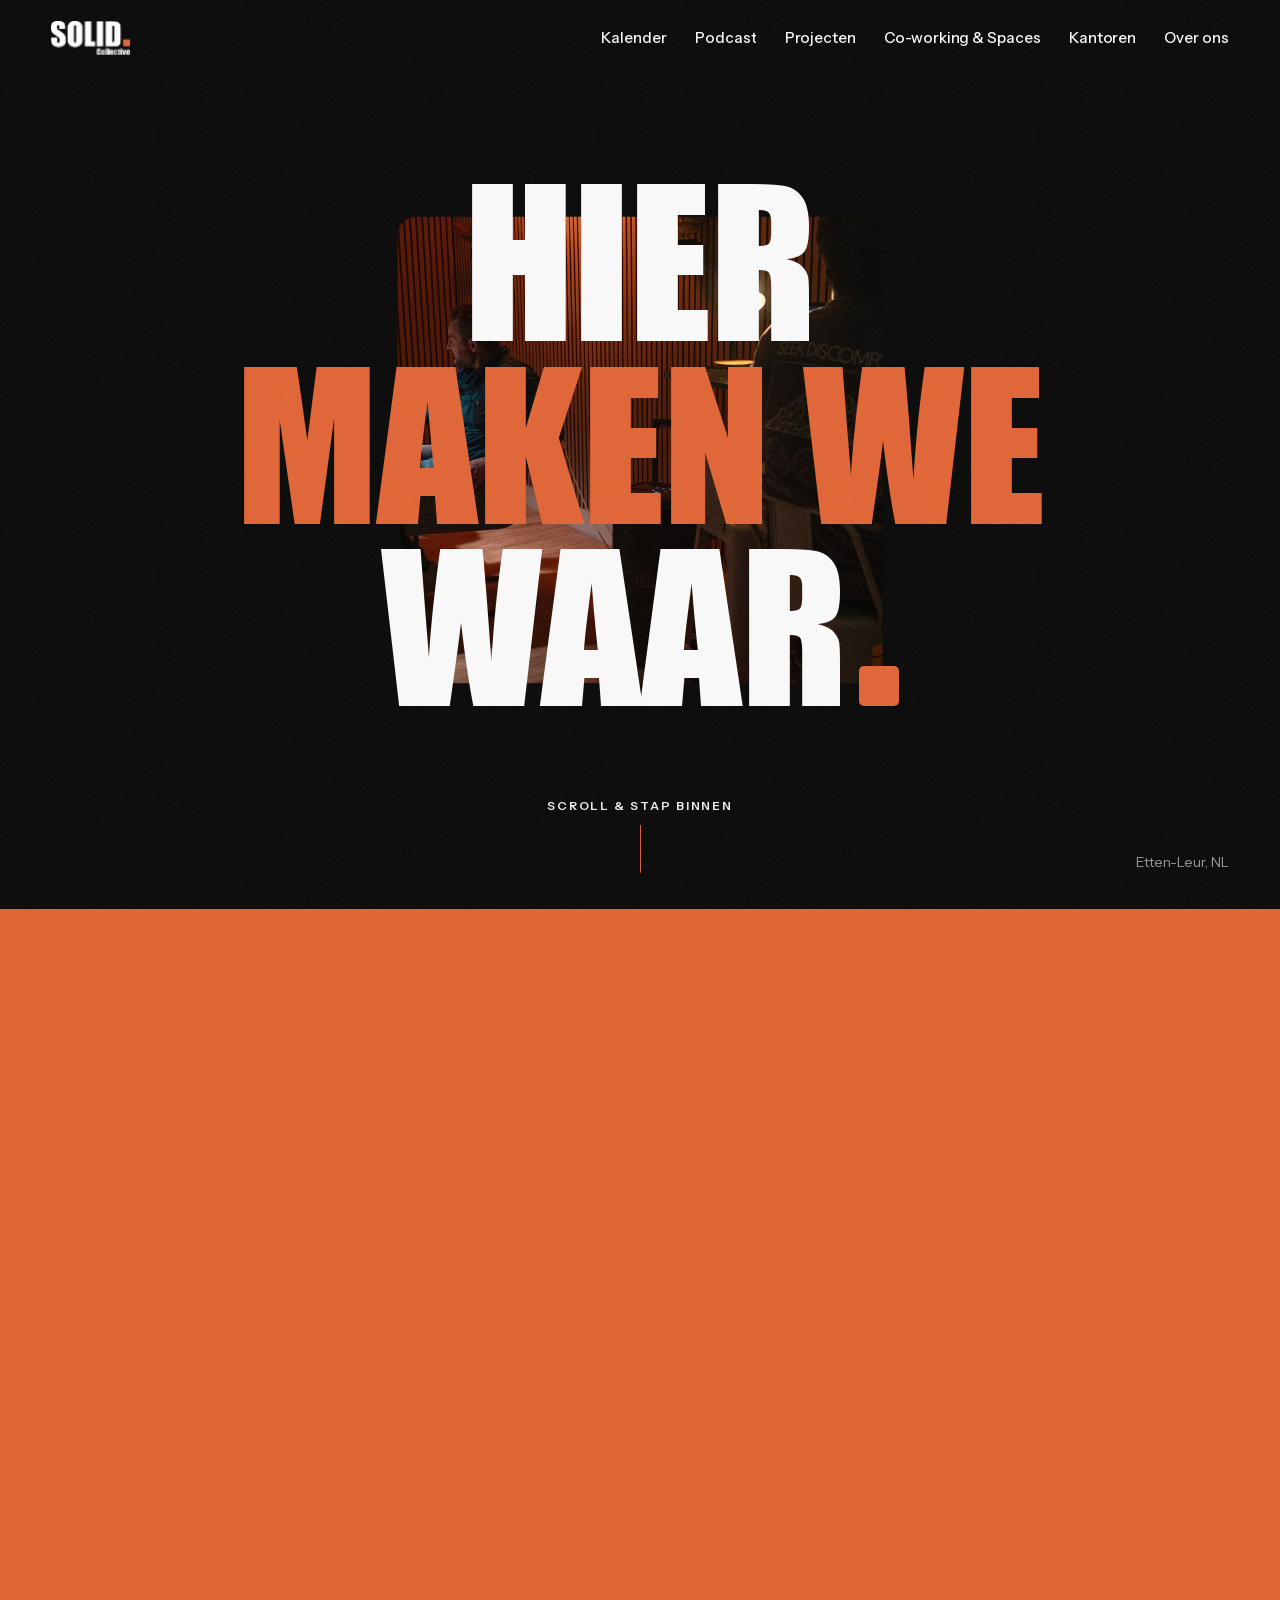
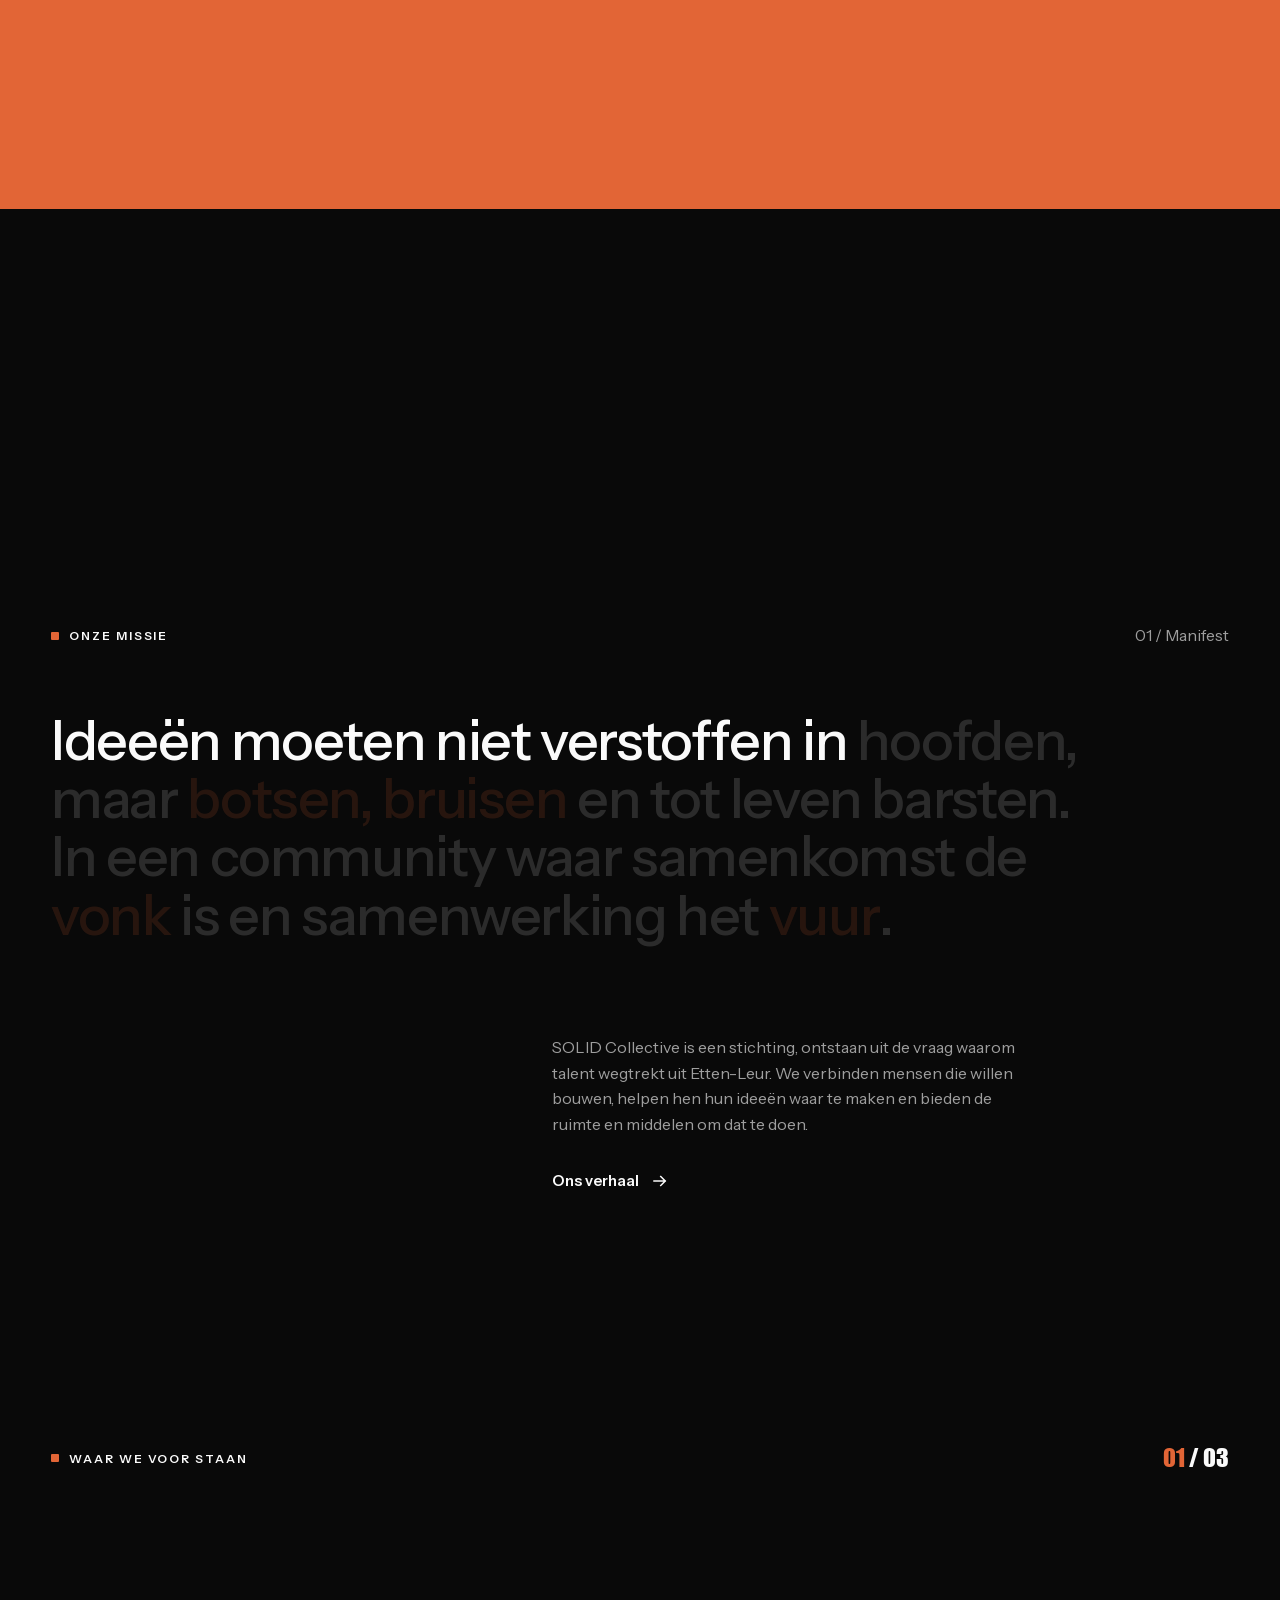
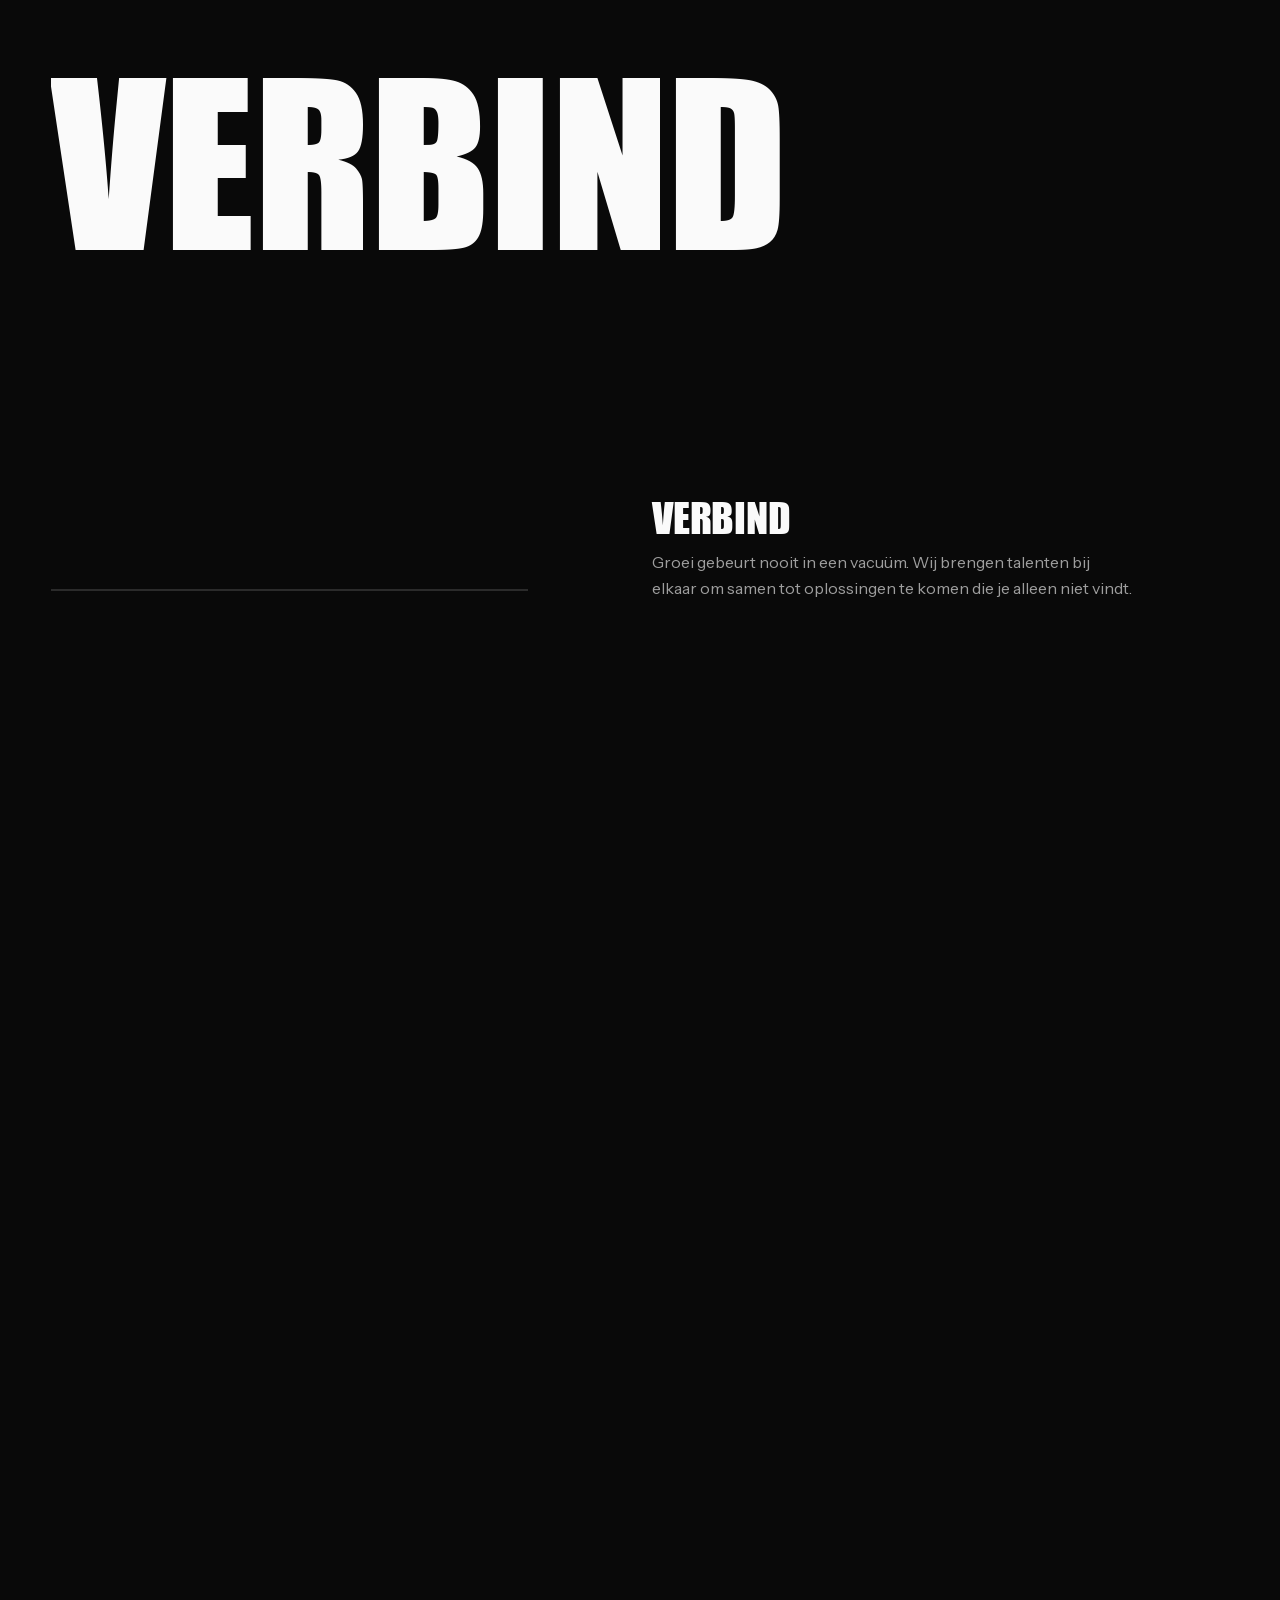
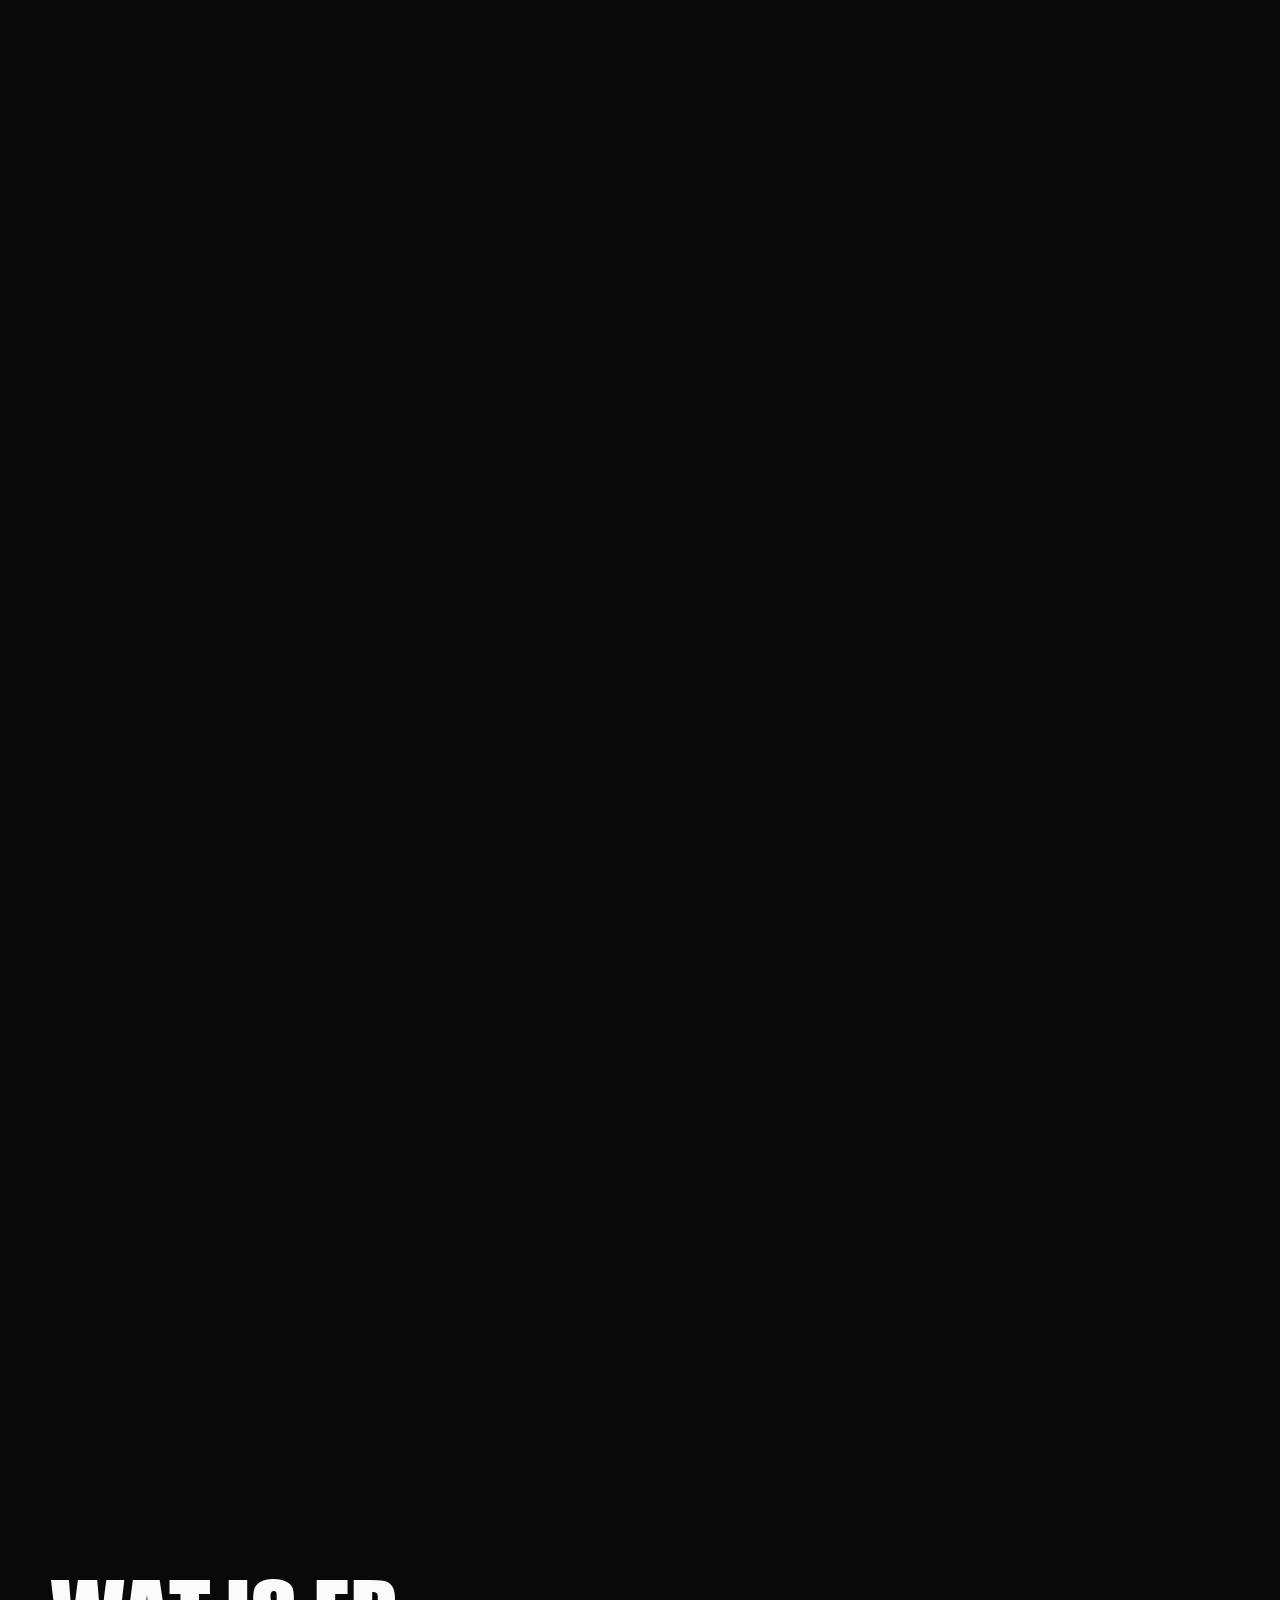
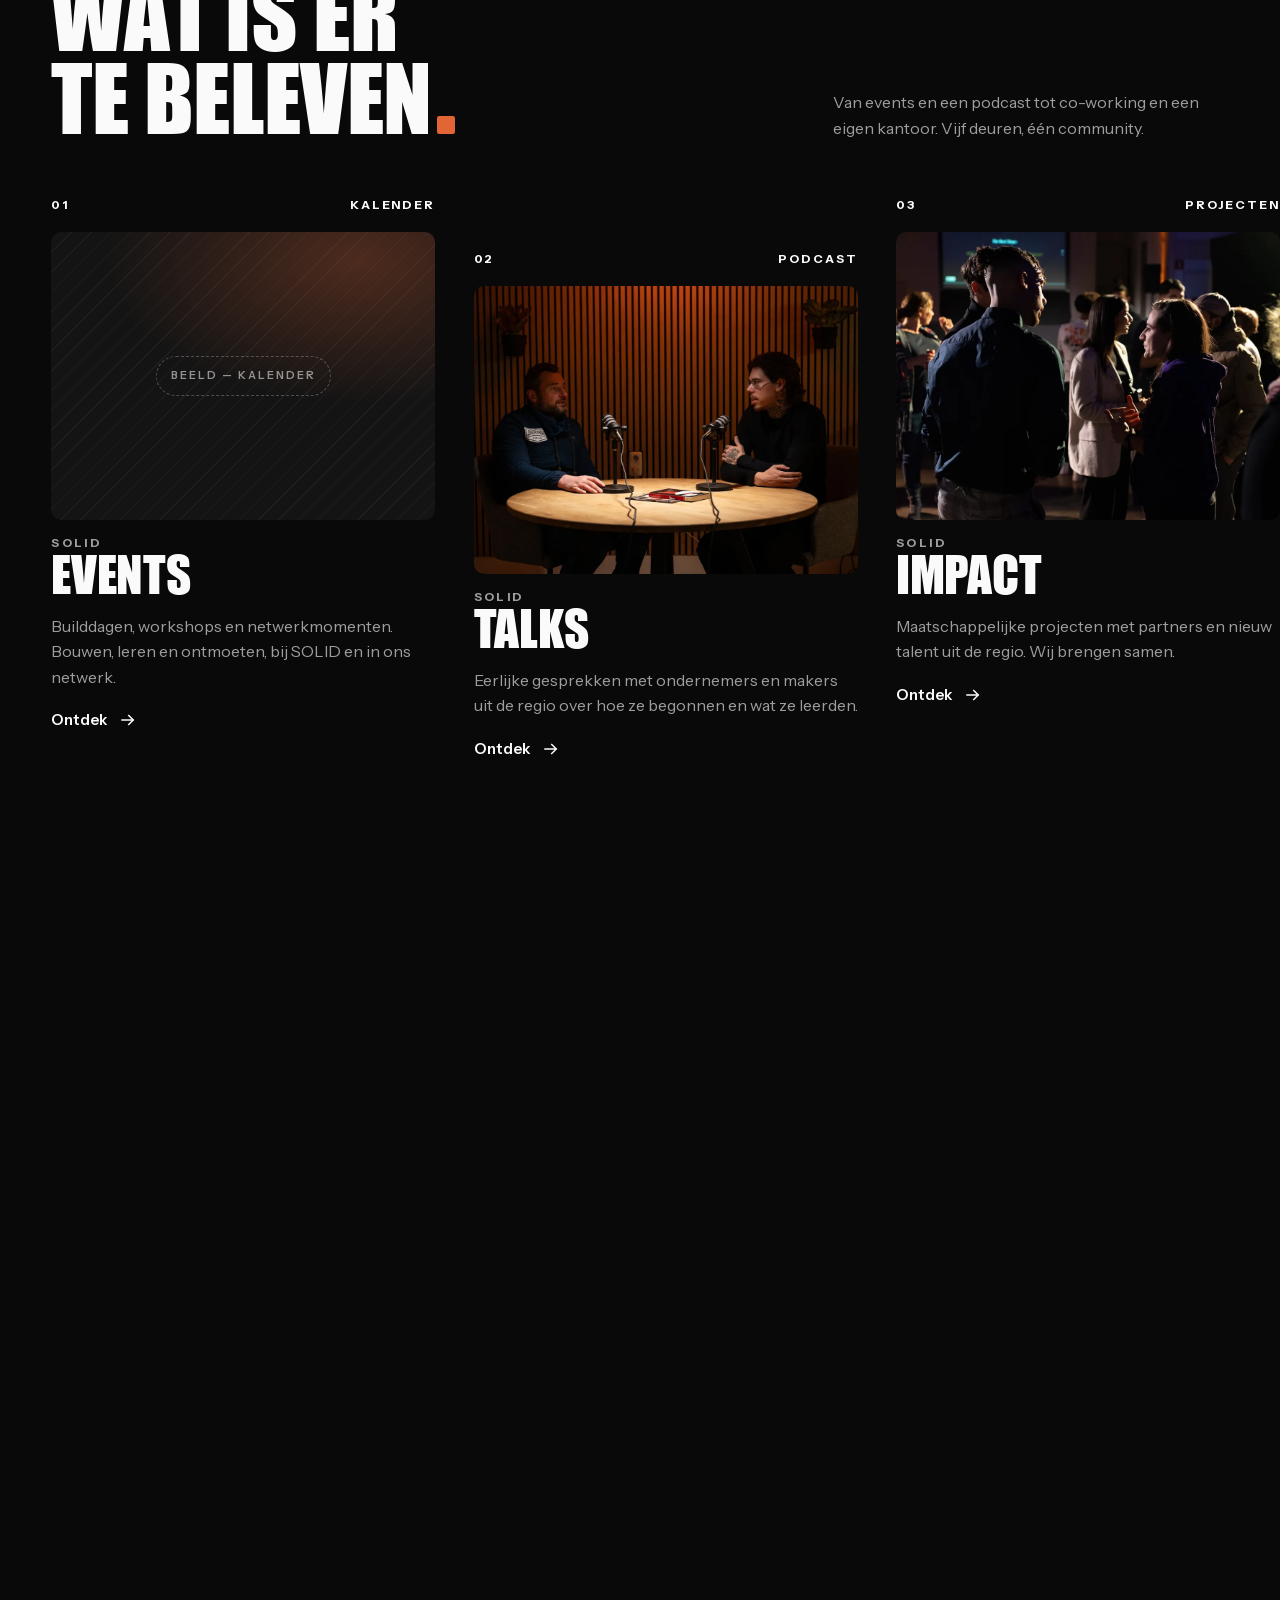
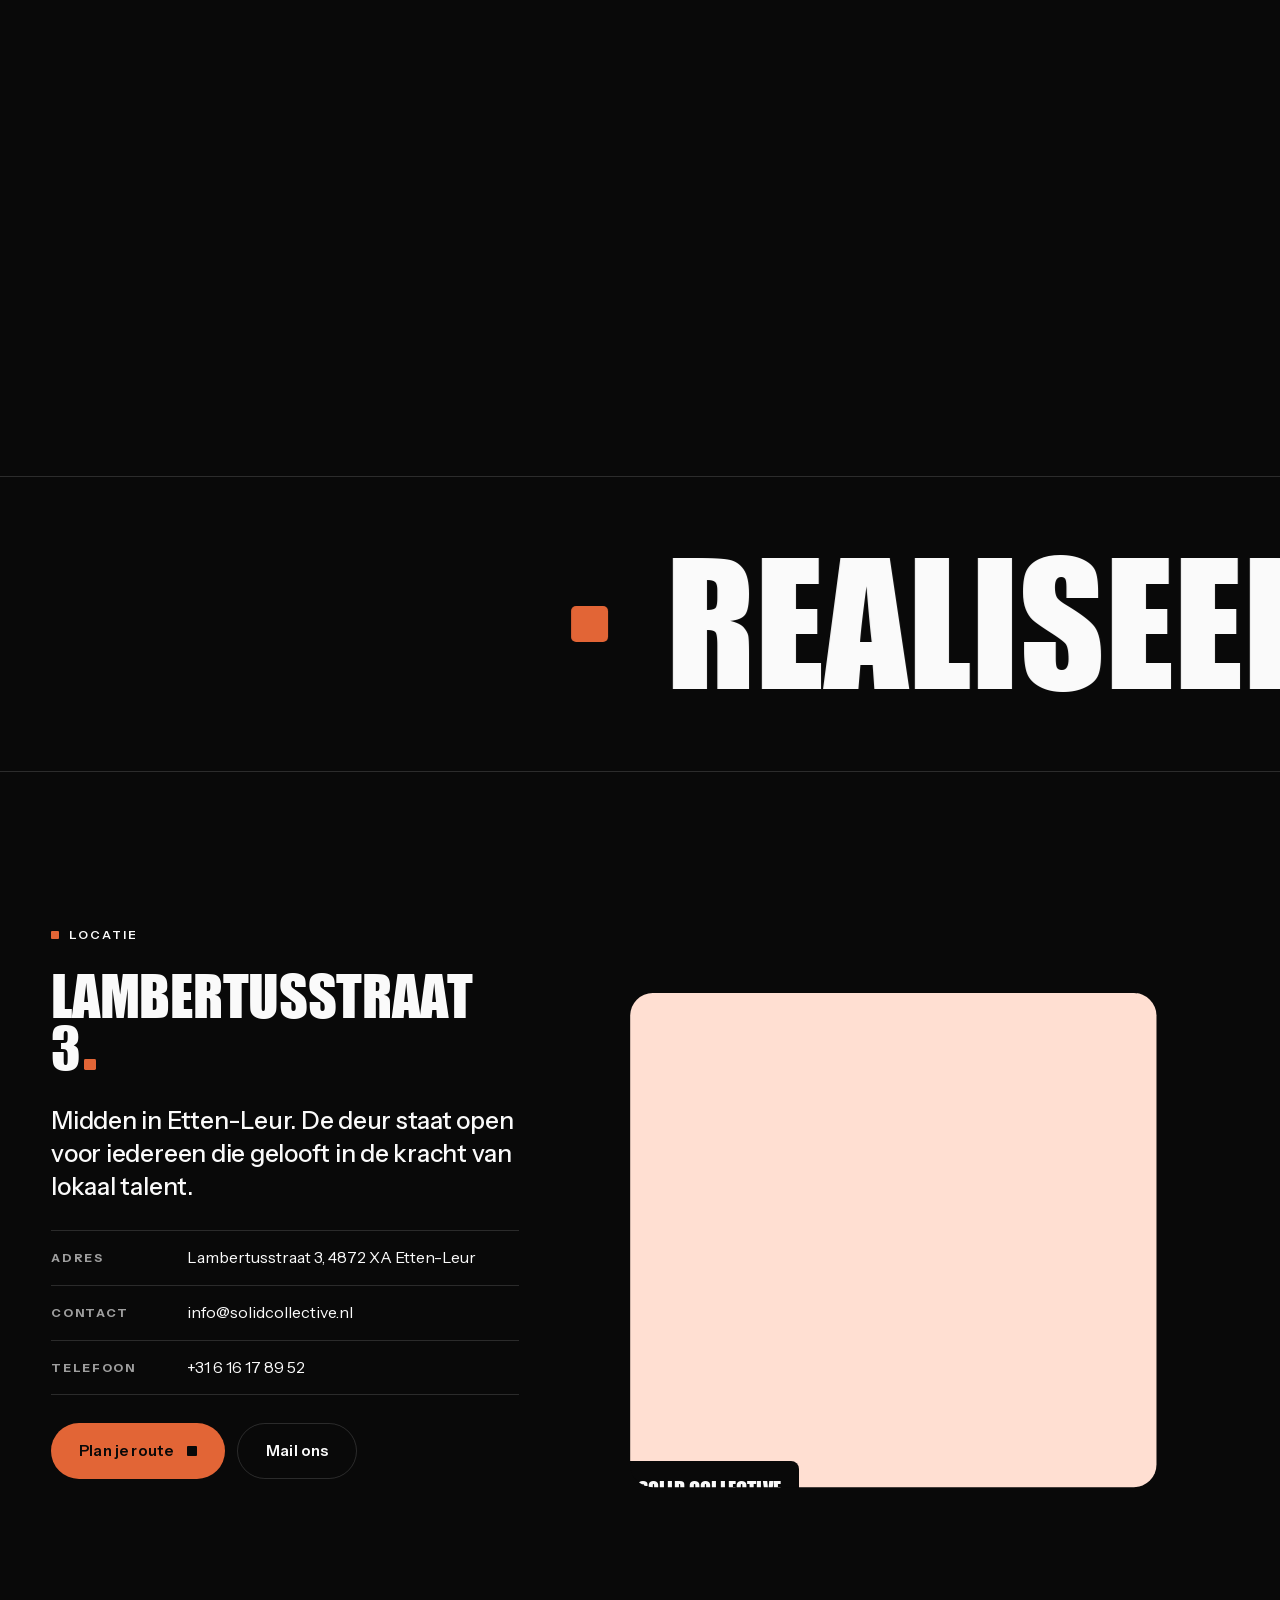
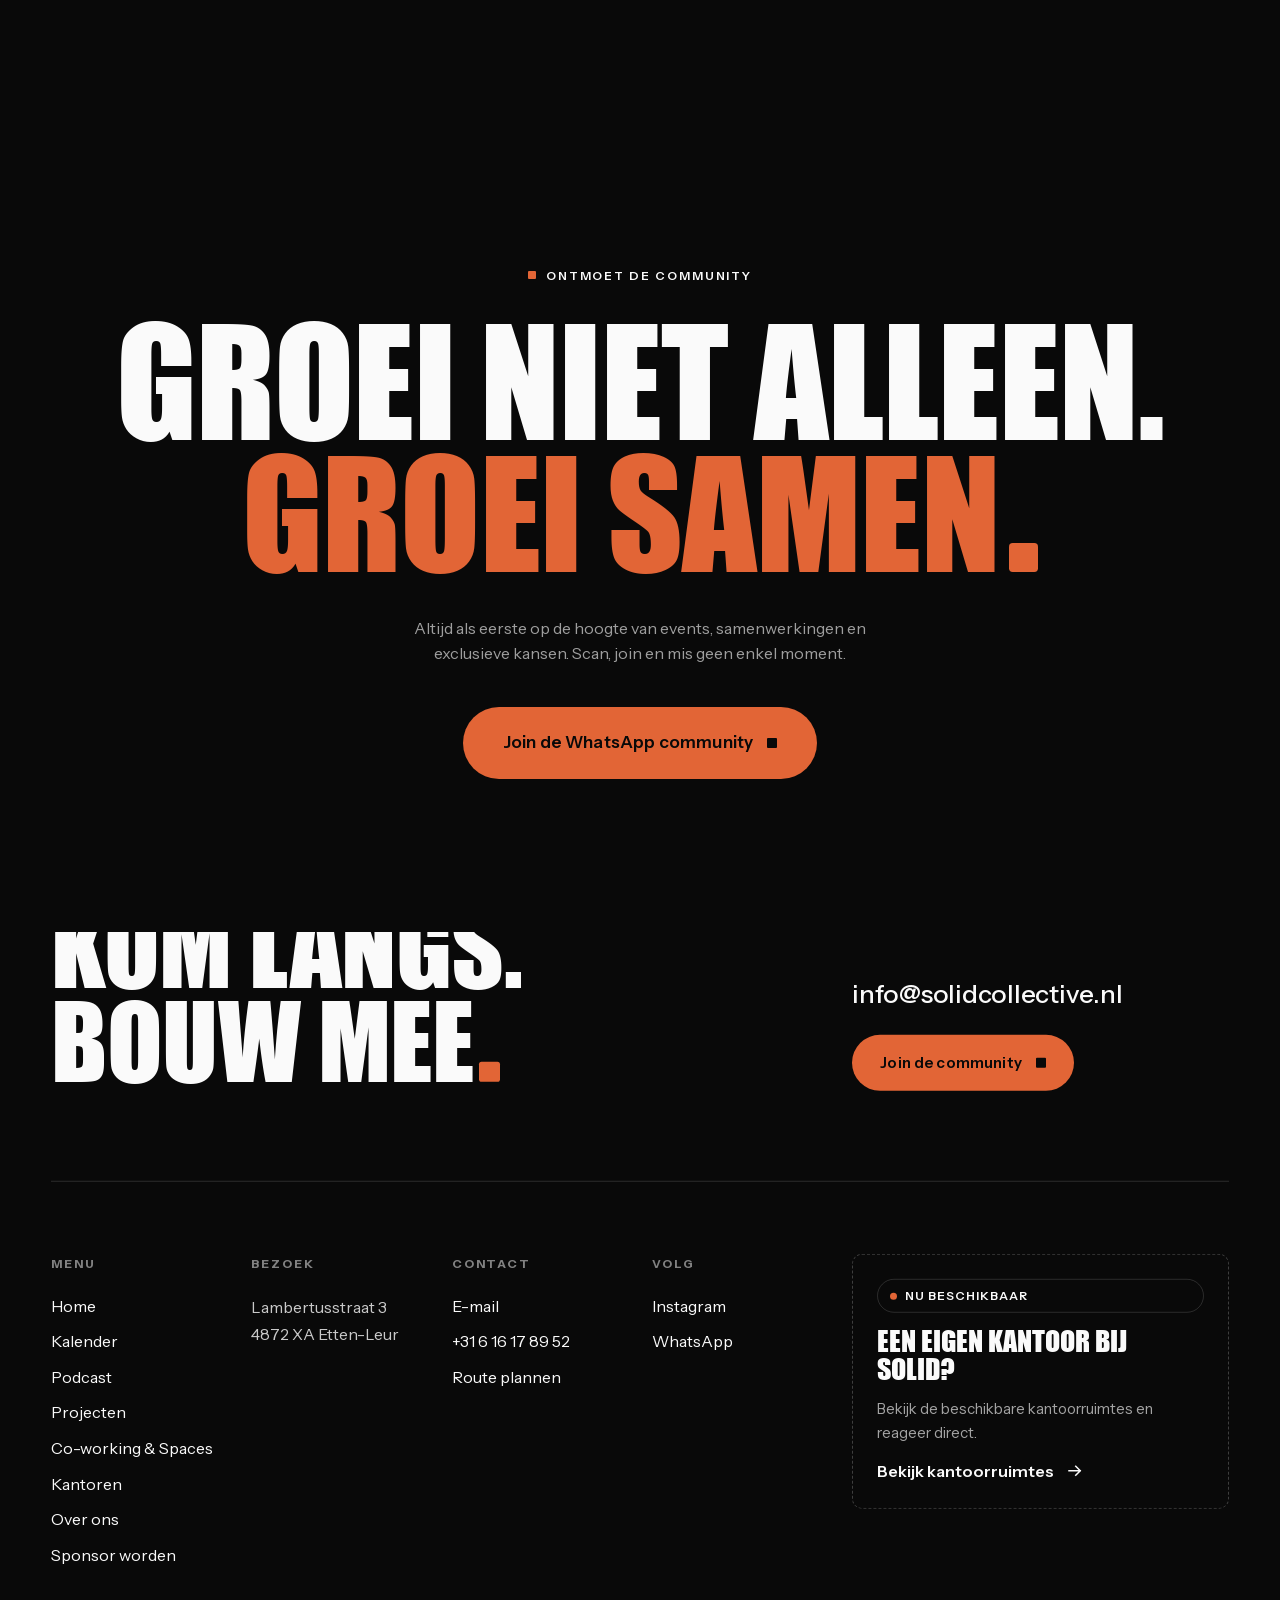
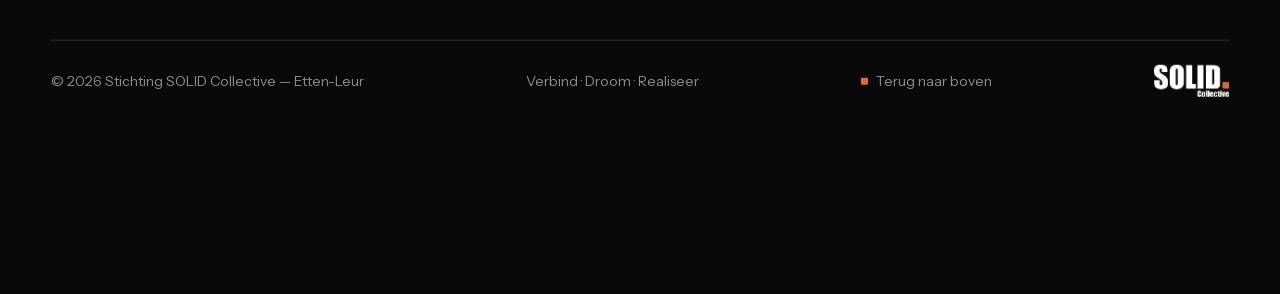
==== commit 4c3d5d38: "Nieuwe pagina Sponsor worden (sponsoren.html) - Waarom SOLID, wat je krijgt, drie pakketten (voorste" ====
--- a/index.html
+++ b/index.html
@@ -279,6 +279,7 @@
           <li><a class="underline-link" href="solid-flex.html">Co-working &amp; Spaces</a></li>
           <li><a class="underline-link" href="kantoren.html">Kantoren</a></li>
           <li><a class="underline-link" href="achter-de-schermen.html">Over ons</a></li>
+          <li><a class="underline-link" href="sponsoren.html">Sponsor worden</a></li>
           </ul>
         </div>
         <div class="footer__col">
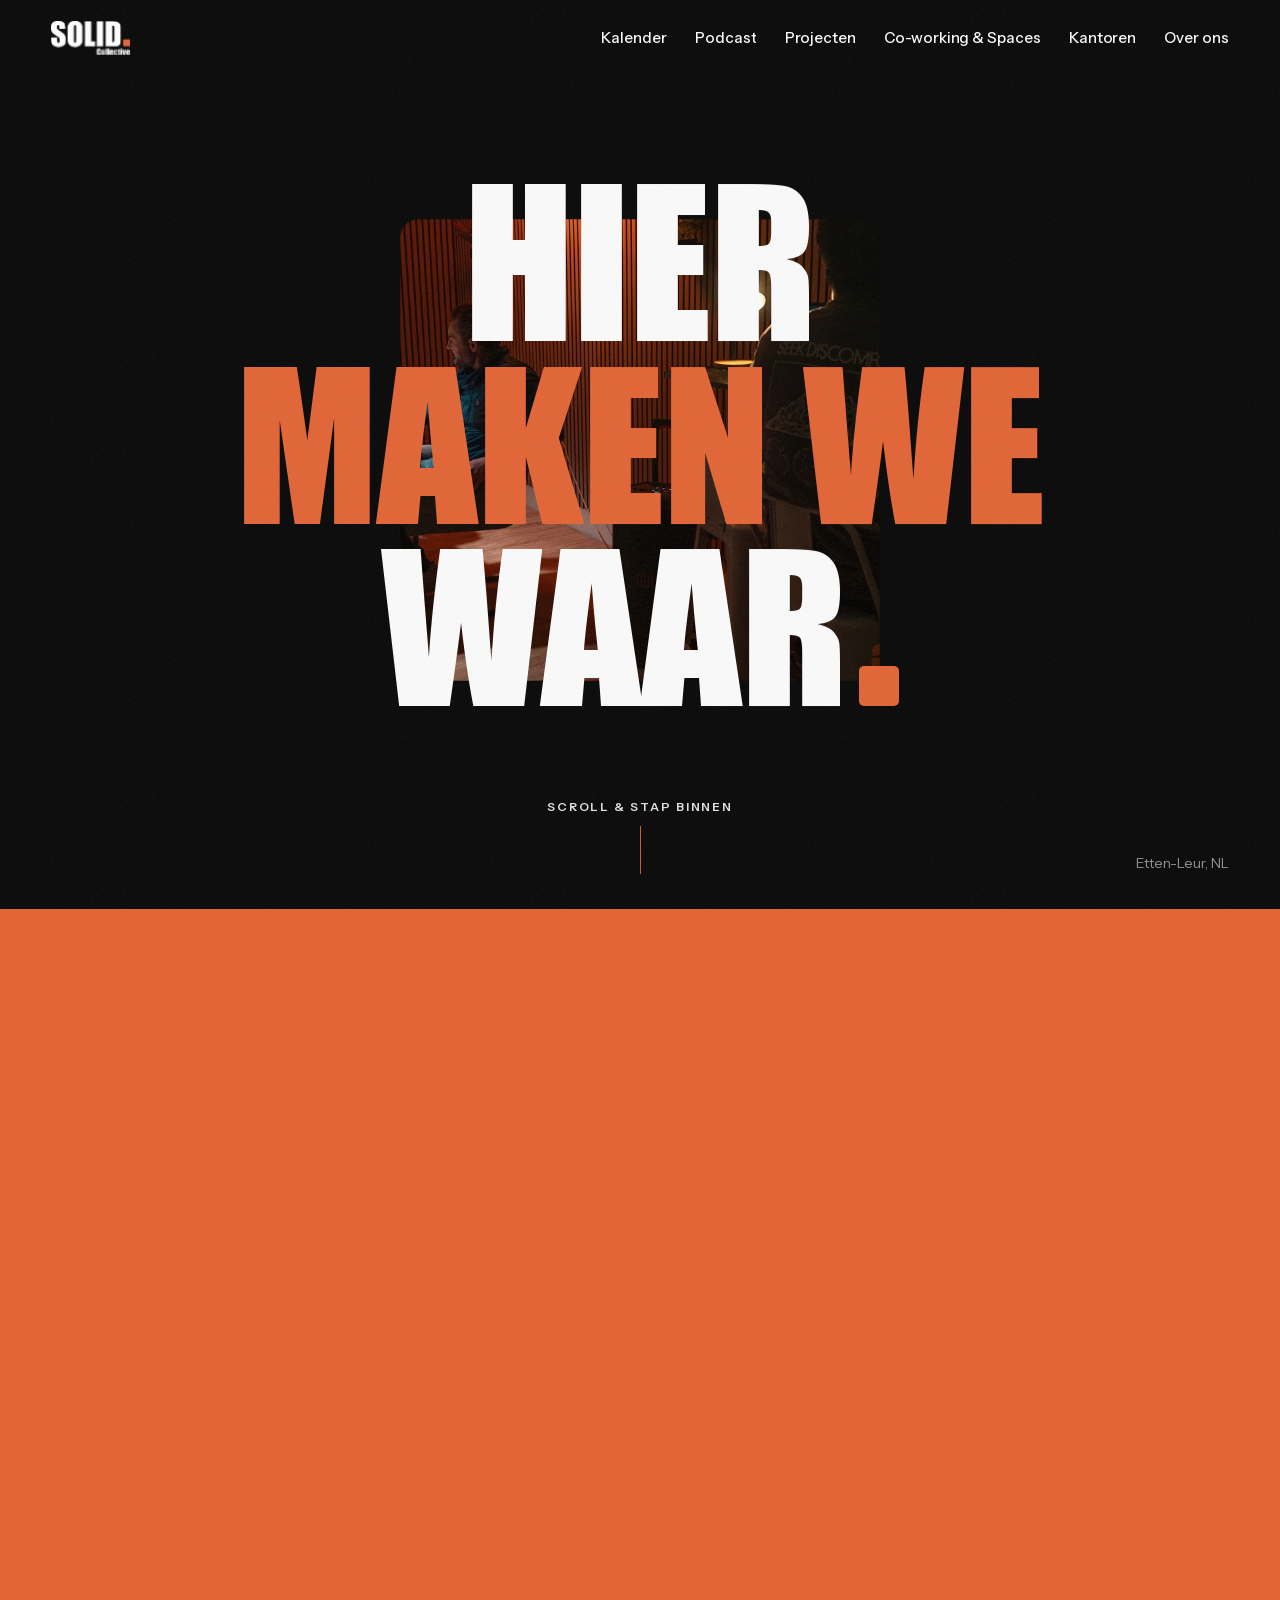
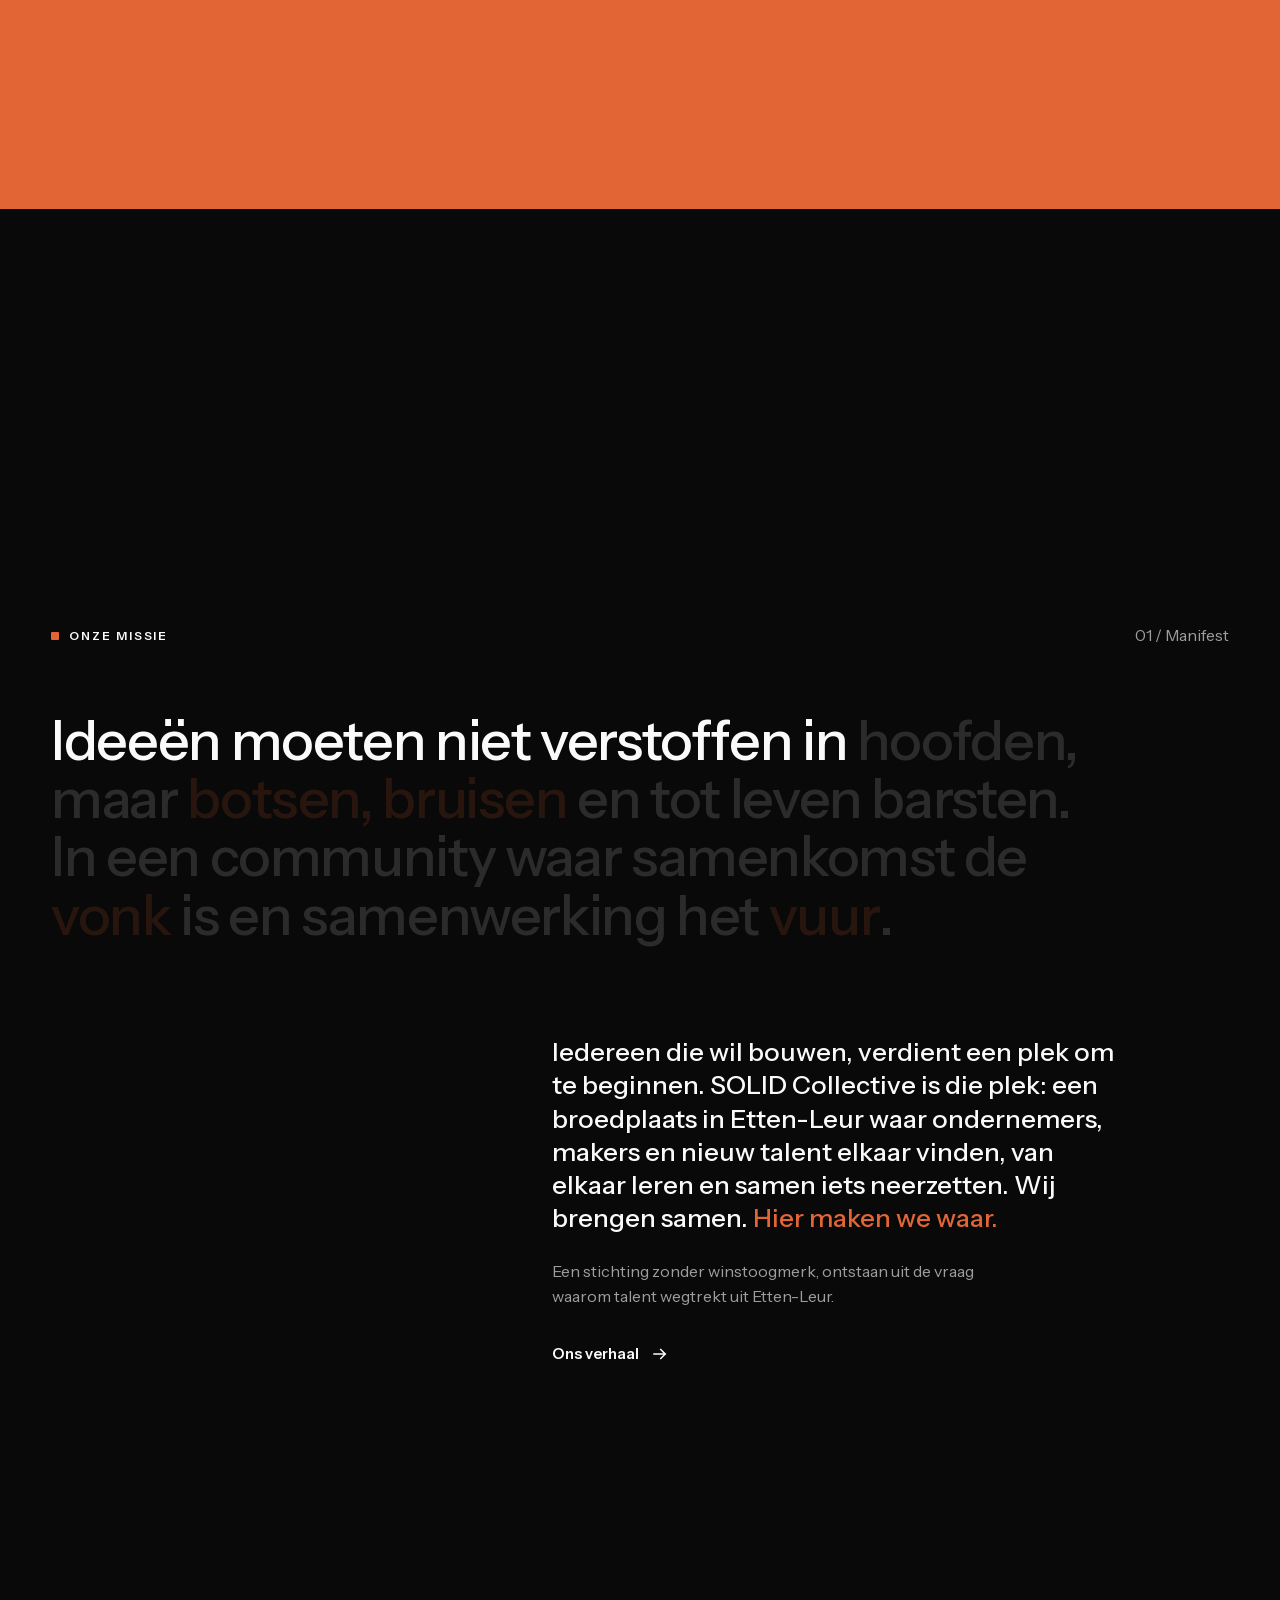
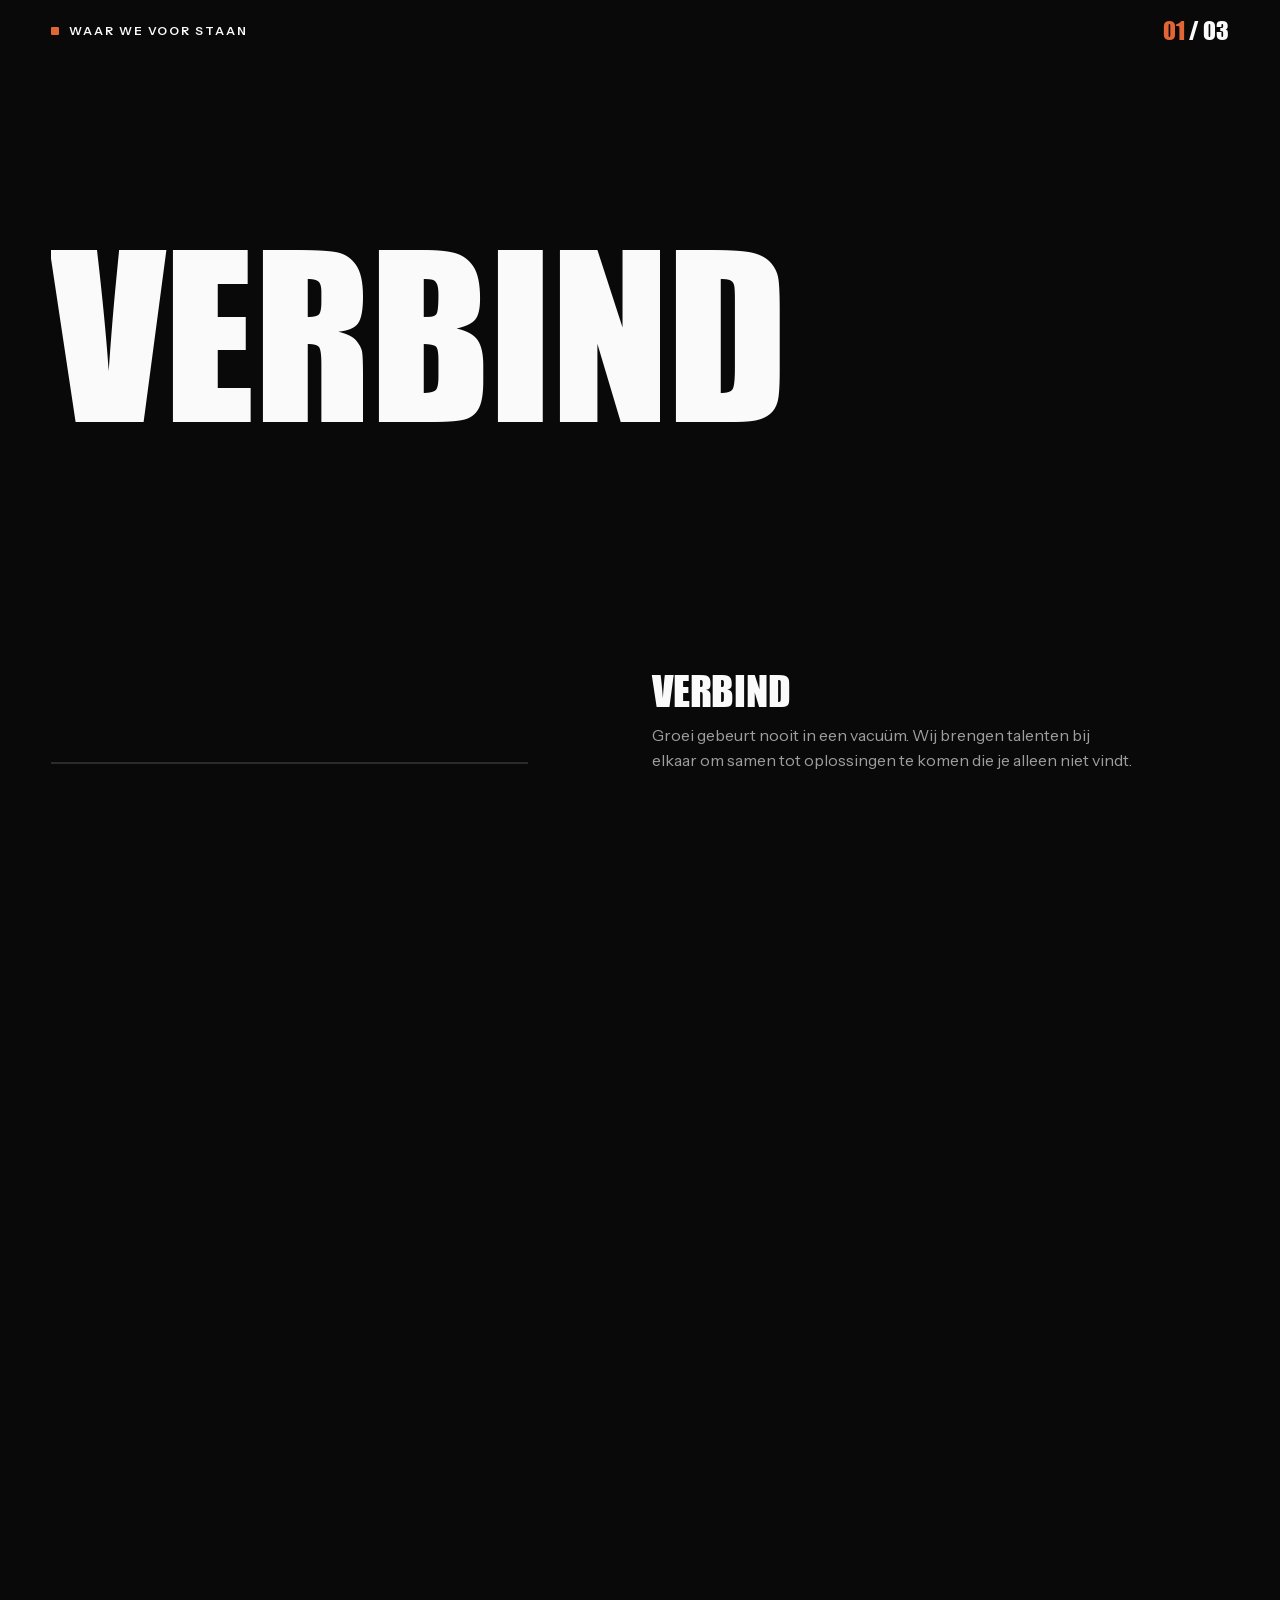
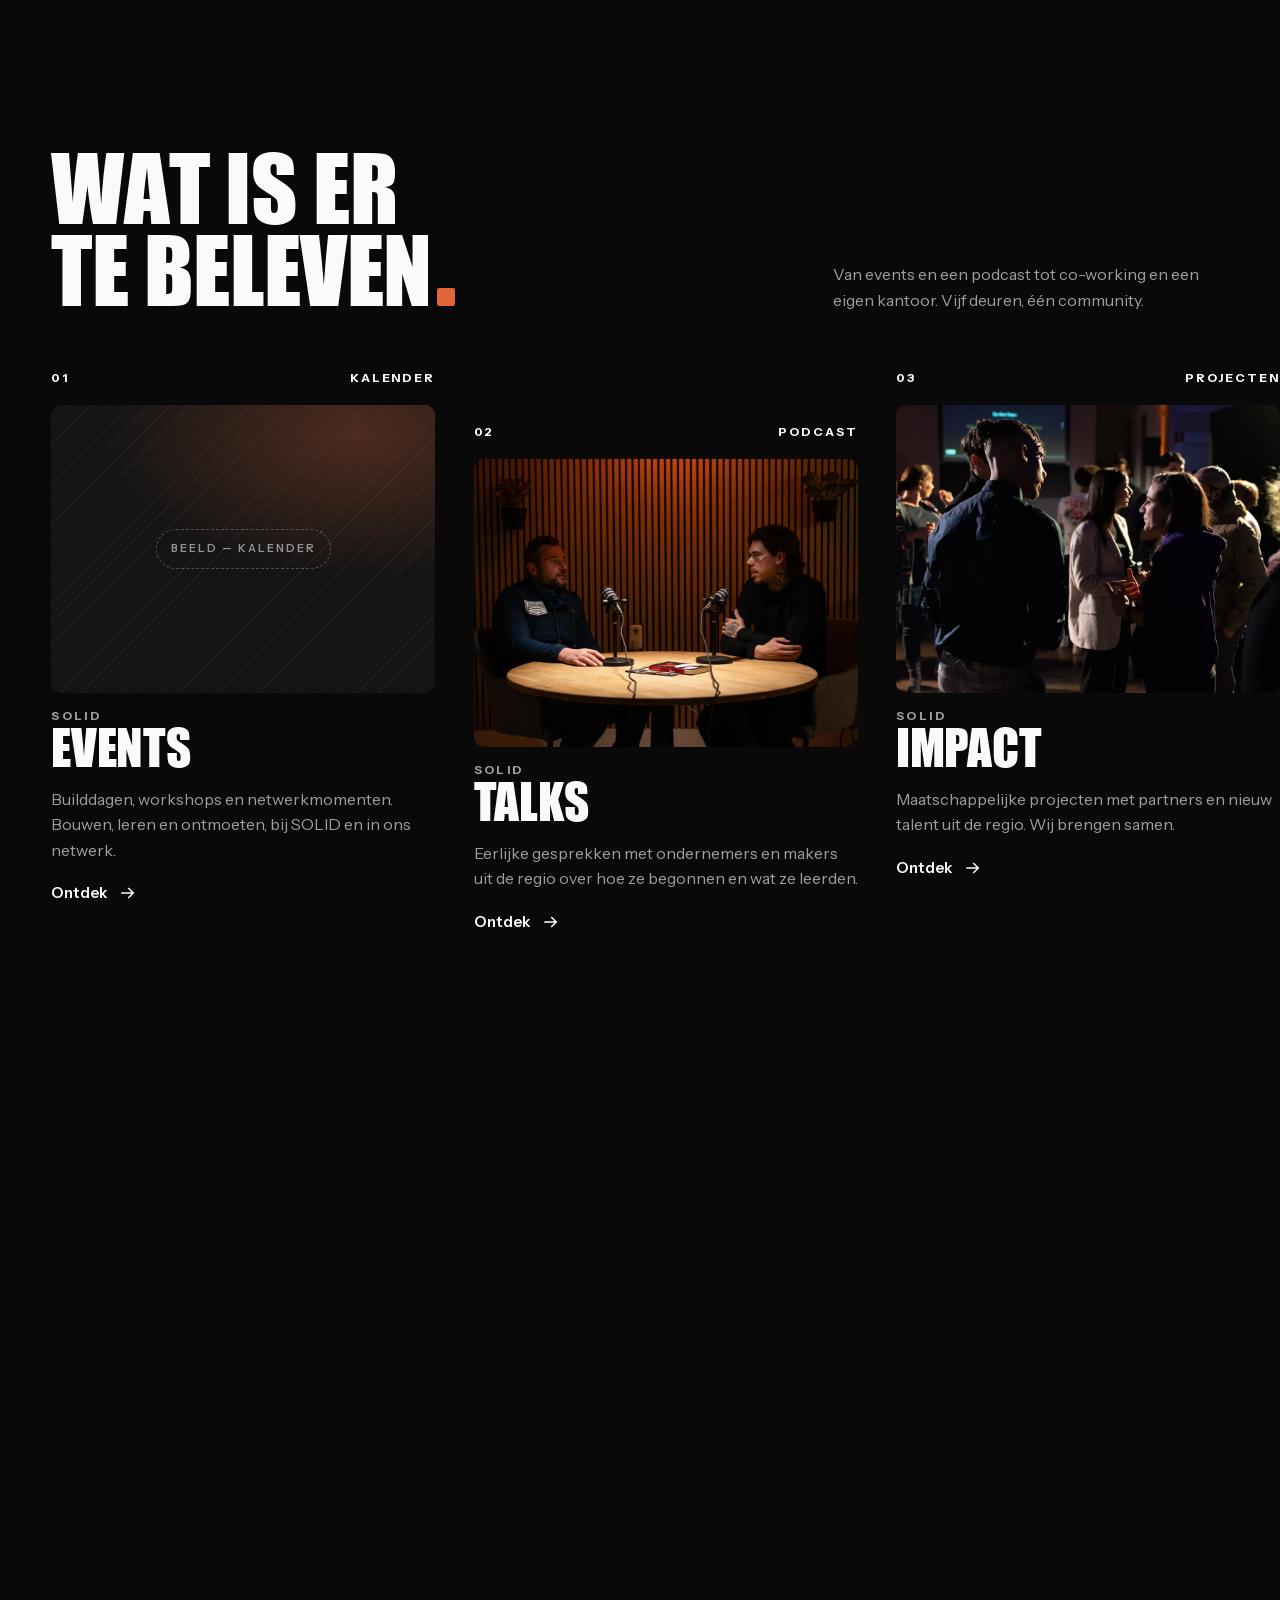
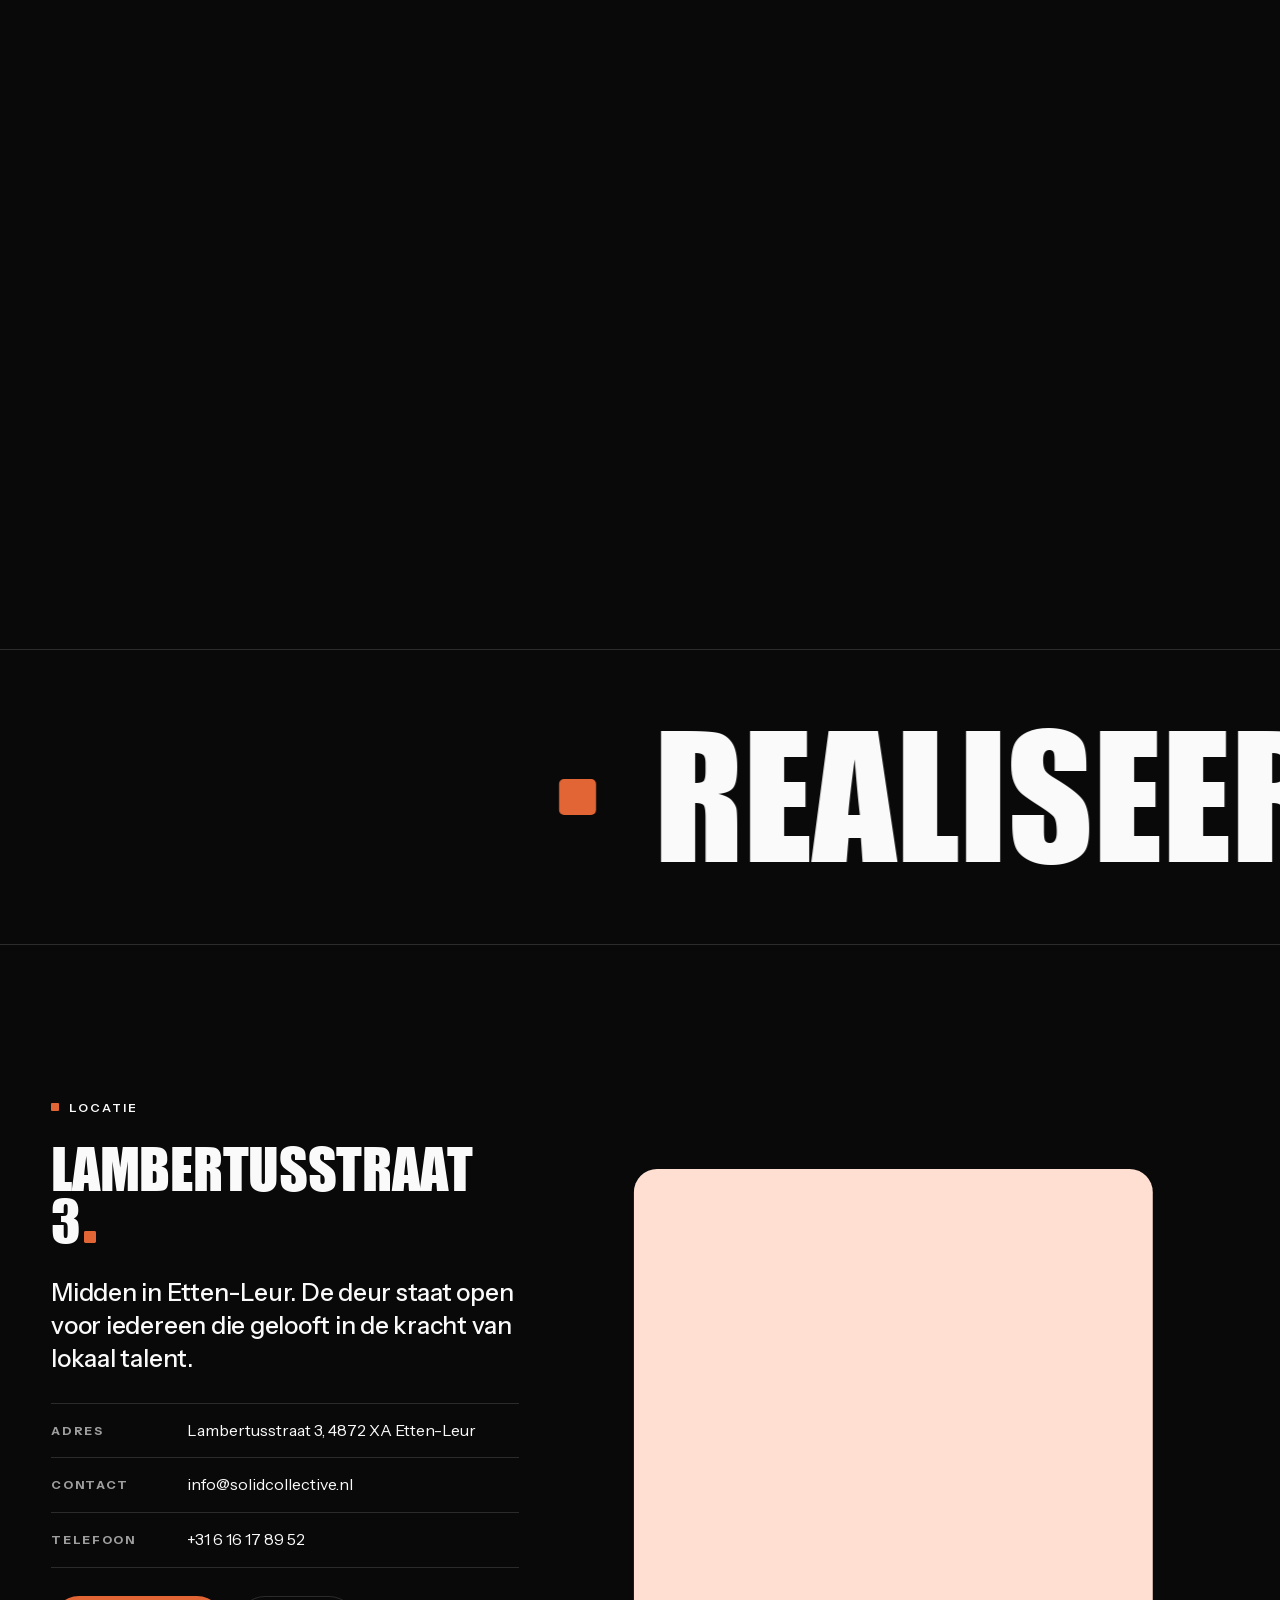
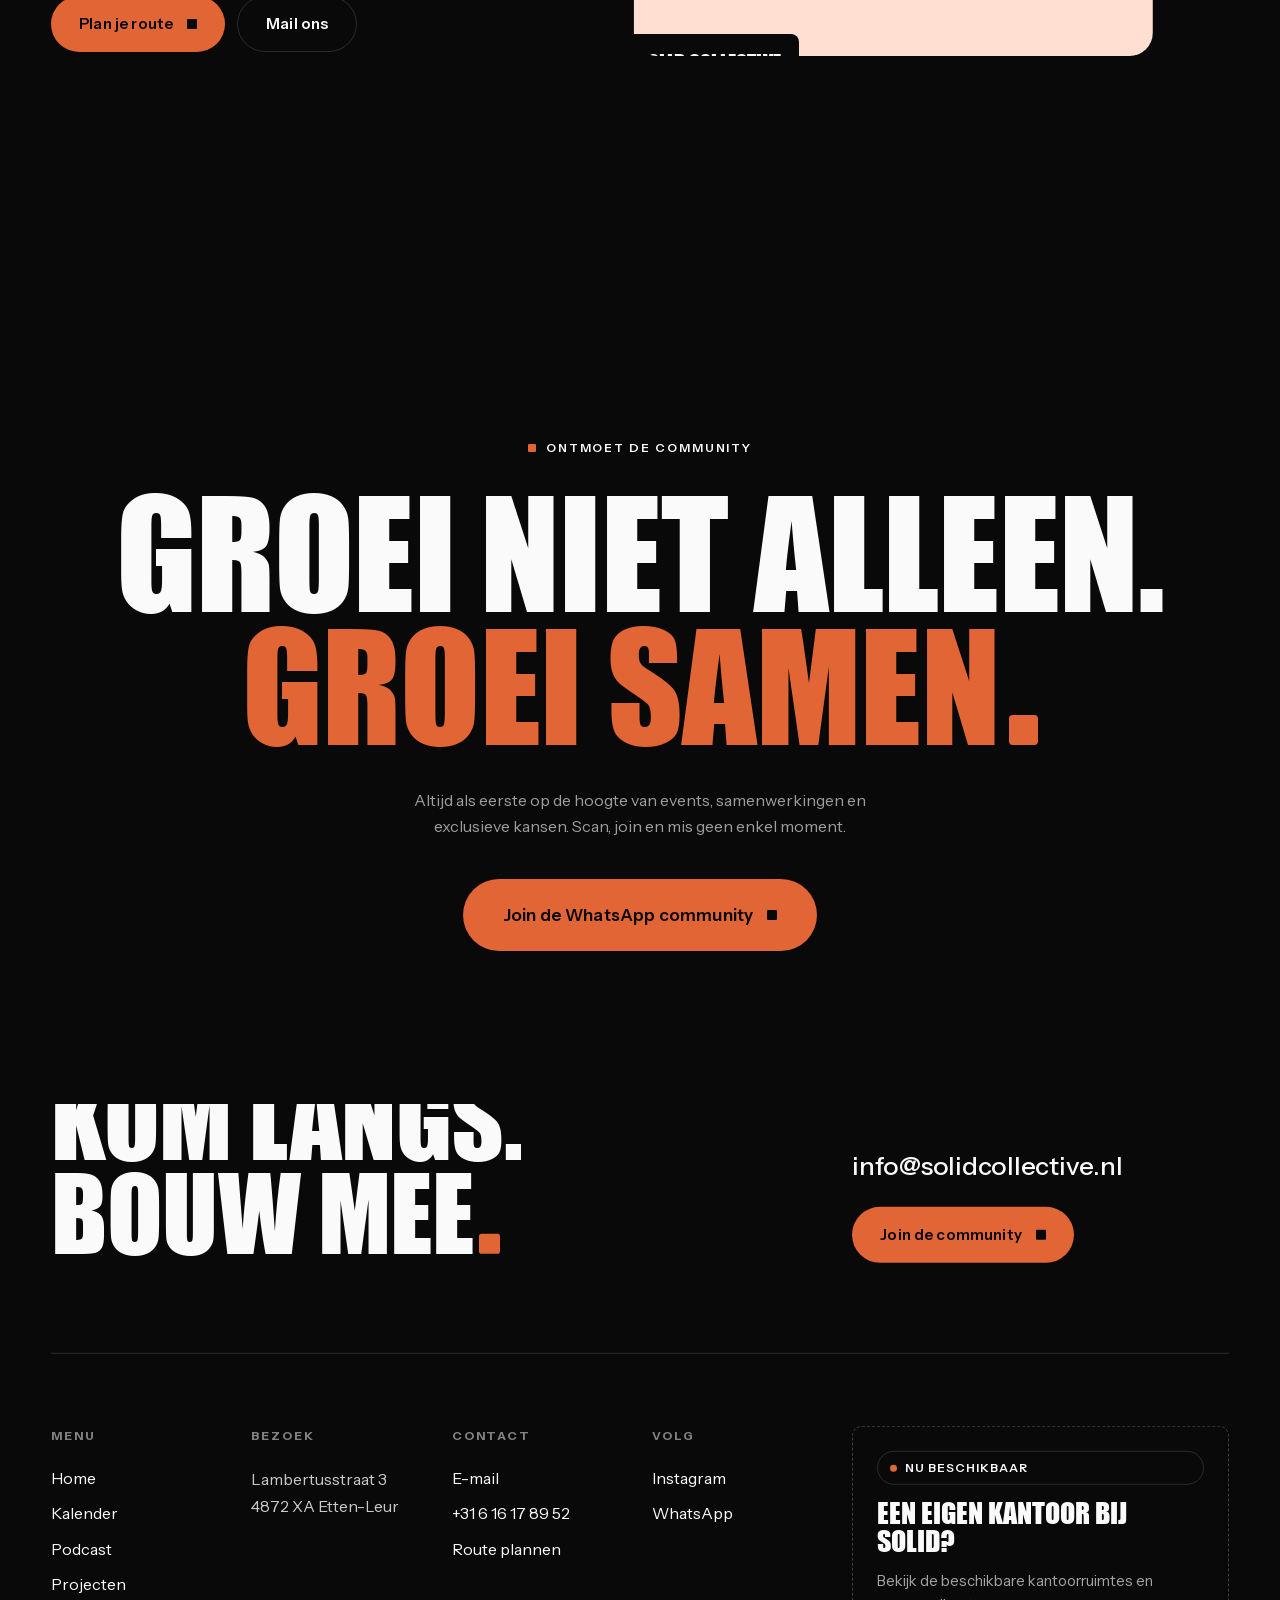
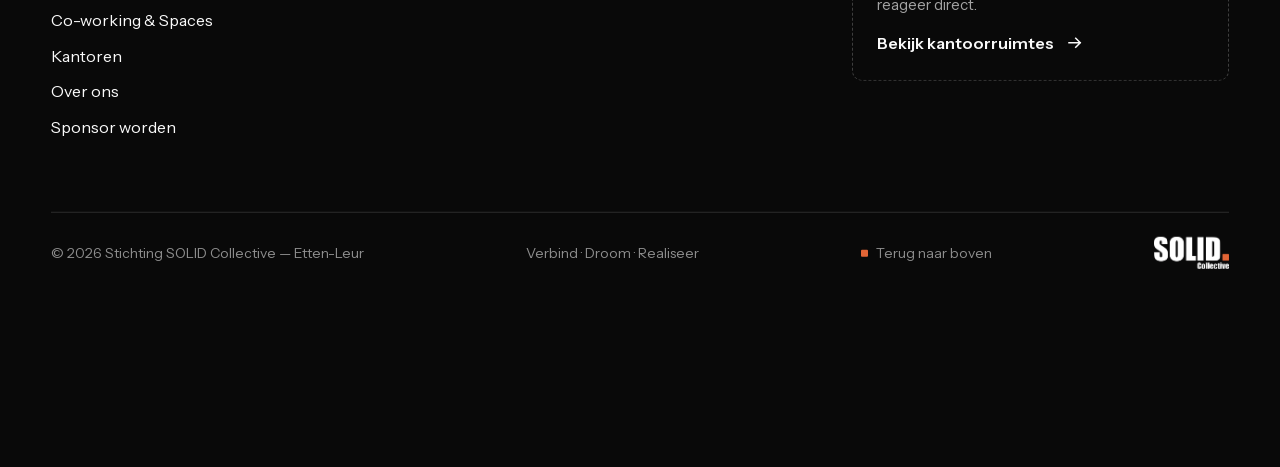
==== commit 068a1cc4: "Homepagina: kernparagraaf over wat SOLID Collective is Co-Authored-By: Claude Opus 5.5 <noreply@anth" ====
--- a/index.html
+++ b/index.html
@@ -123,7 +123,8 @@
         In een community waar samenkomst de <span class="hl">vonk</span> is en samenwerking het <span class="hl">vuur</span>.
       </p>
       <div class="manifesto__foot">
-        <p data-reveal>SOLID Collective is een stichting, ontstaan uit de vraag waarom talent wegtrekt uit Etten-Leur. We verbinden mensen die willen bouwen, helpen hen hun idee&euml;n waar te maken en bieden de ruimte en middelen om dat te doen.</p>
+        <p class="manifesto__core" data-reveal>Iedereen die wil bouwen, verdient een plek om te beginnen. SOLID Collective is die plek: een broedplaats in Etten-Leur waar ondernemers, makers en nieuw talent elkaar vinden, van elkaar leren en samen iets neerzetten. Wij brengen samen. <span class="accent">Hier maken we waar.</span></p>
+        <p data-reveal>Een stichting zonder winstoogmerk, ontstaan uit de vraag waarom talent wegtrekt uit Etten-Leur.</p>
         <a class="arrow-link" href="achter-de-schermen.html" data-title="Over ons" data-reveal>Ons verhaal <svg viewBox="0 0 24 24" fill="none" aria-hidden="true"><path d="M4 12h15m0 0-6-6m6 6-6 6" stroke="currentColor" stroke-width="2" stroke-linecap="square"/></svg></a>
       </div>
     </div>
--- a/css/style.css
+++ b/css/style.css
@@ -847,6 +847,7 @@
   margin-top: clamp(56px, 10vh, 120px);
 }
 .manifesto__foot p { grid-column: 6 / span 5; color: var(--muted); }
+.manifesto__foot .manifesto__core { grid-column: 6 / span 6; color: var(--fg); font-size: clamp(1.25rem, 2vw, 1.75rem); line-height: 1.3; font-weight: 500; }
 .manifesto__foot .arrow-link { grid-column: 6 / span 5; margin-top: 8px; }
 
 /* --- Pijlers: Connect / Dream / Achieve (gepind) --------------------- */
@@ -1784,6 +1785,7 @@
   .hero__meta > :first-child { display: none; }
 
   .manifesto__foot p,
+  .manifesto__foot .manifesto__core,
   .manifesto__foot .arrow-link { grid-column: 1 / -1; }
 
   .pillars__texts { grid-column: 1 / -1; }
